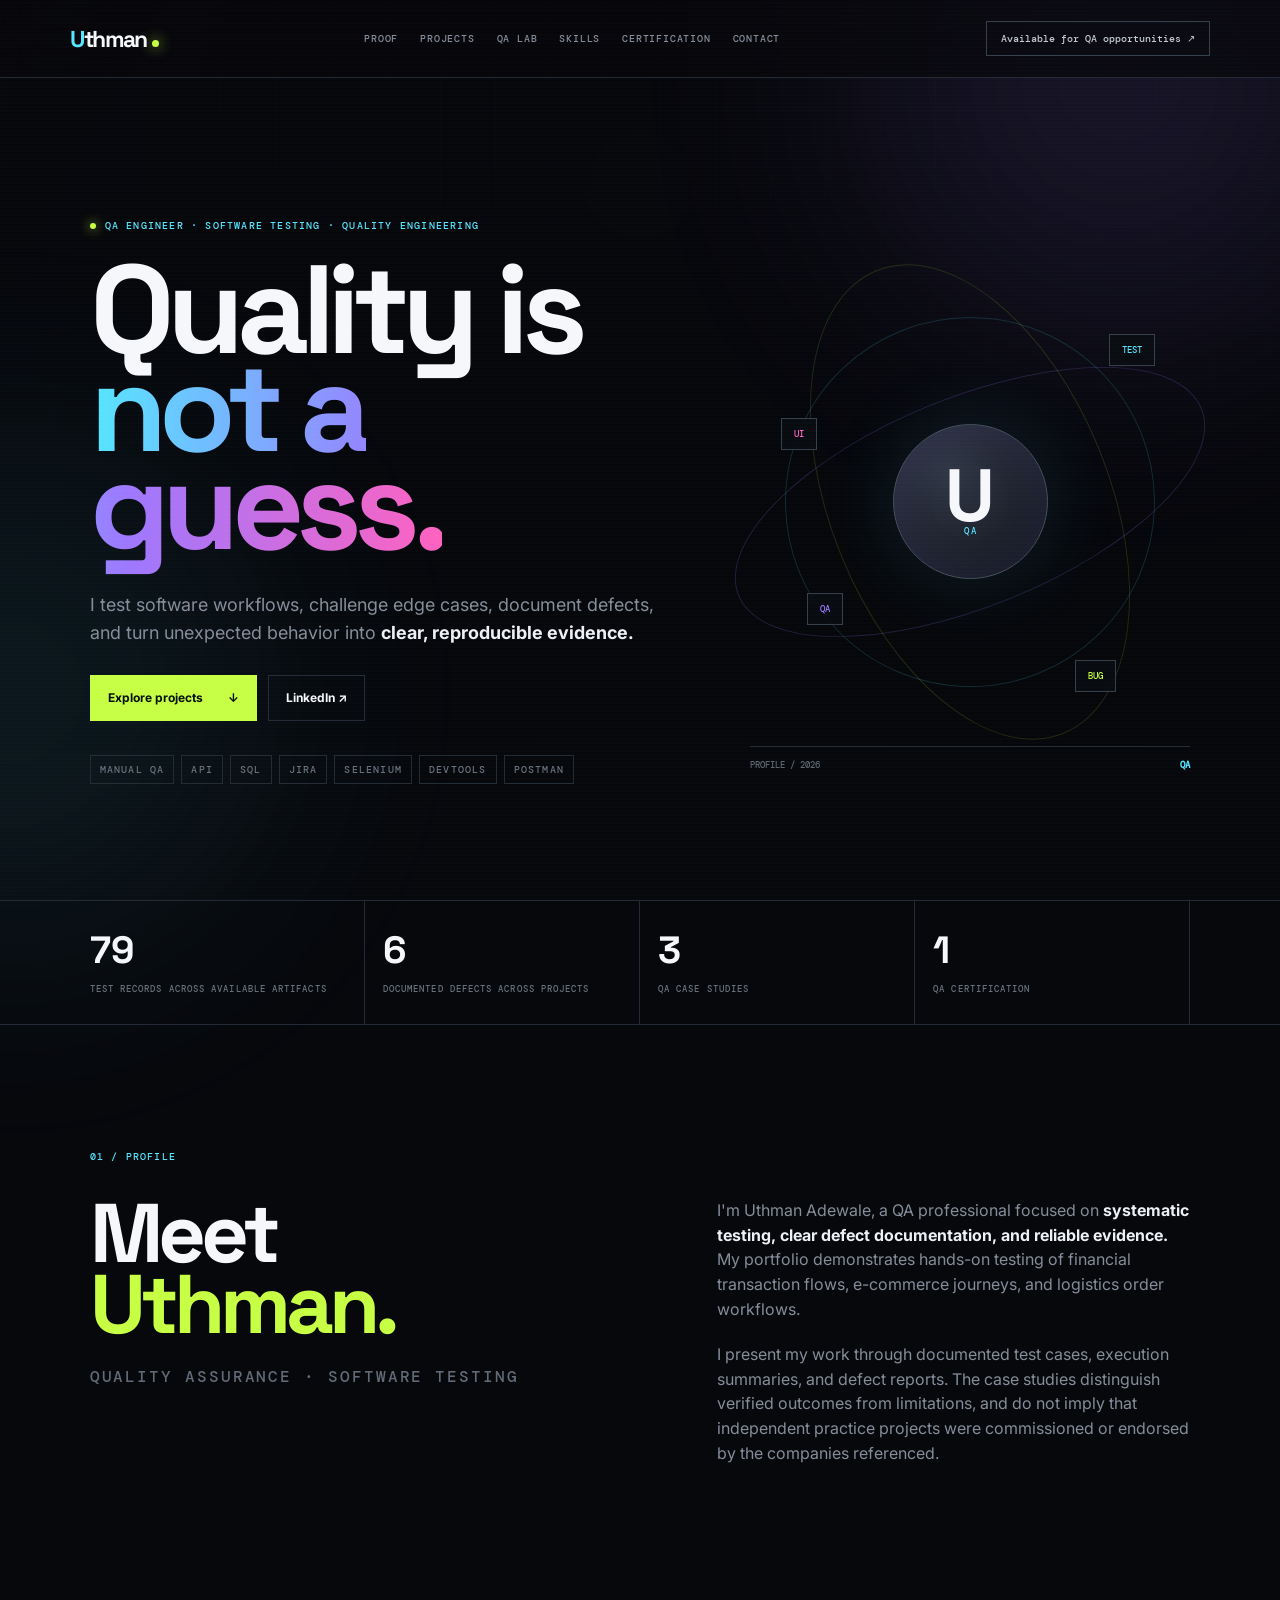
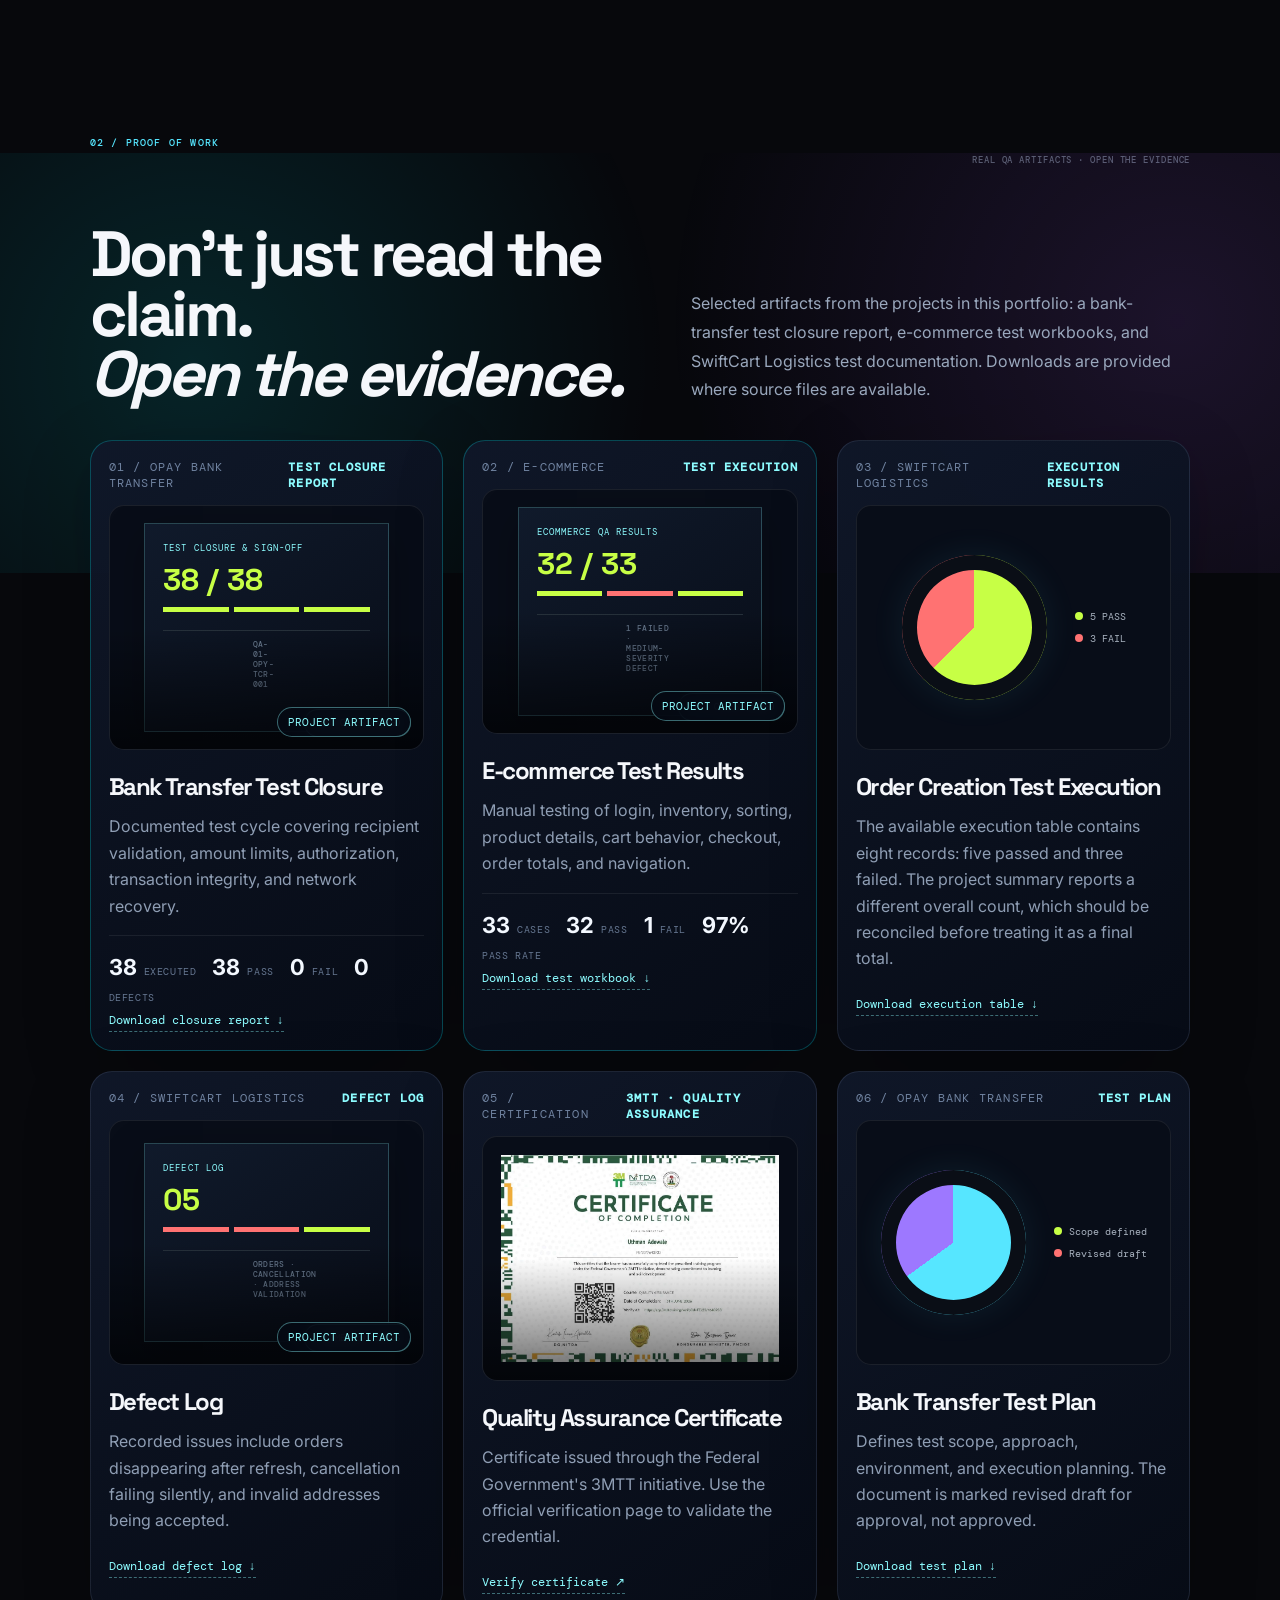
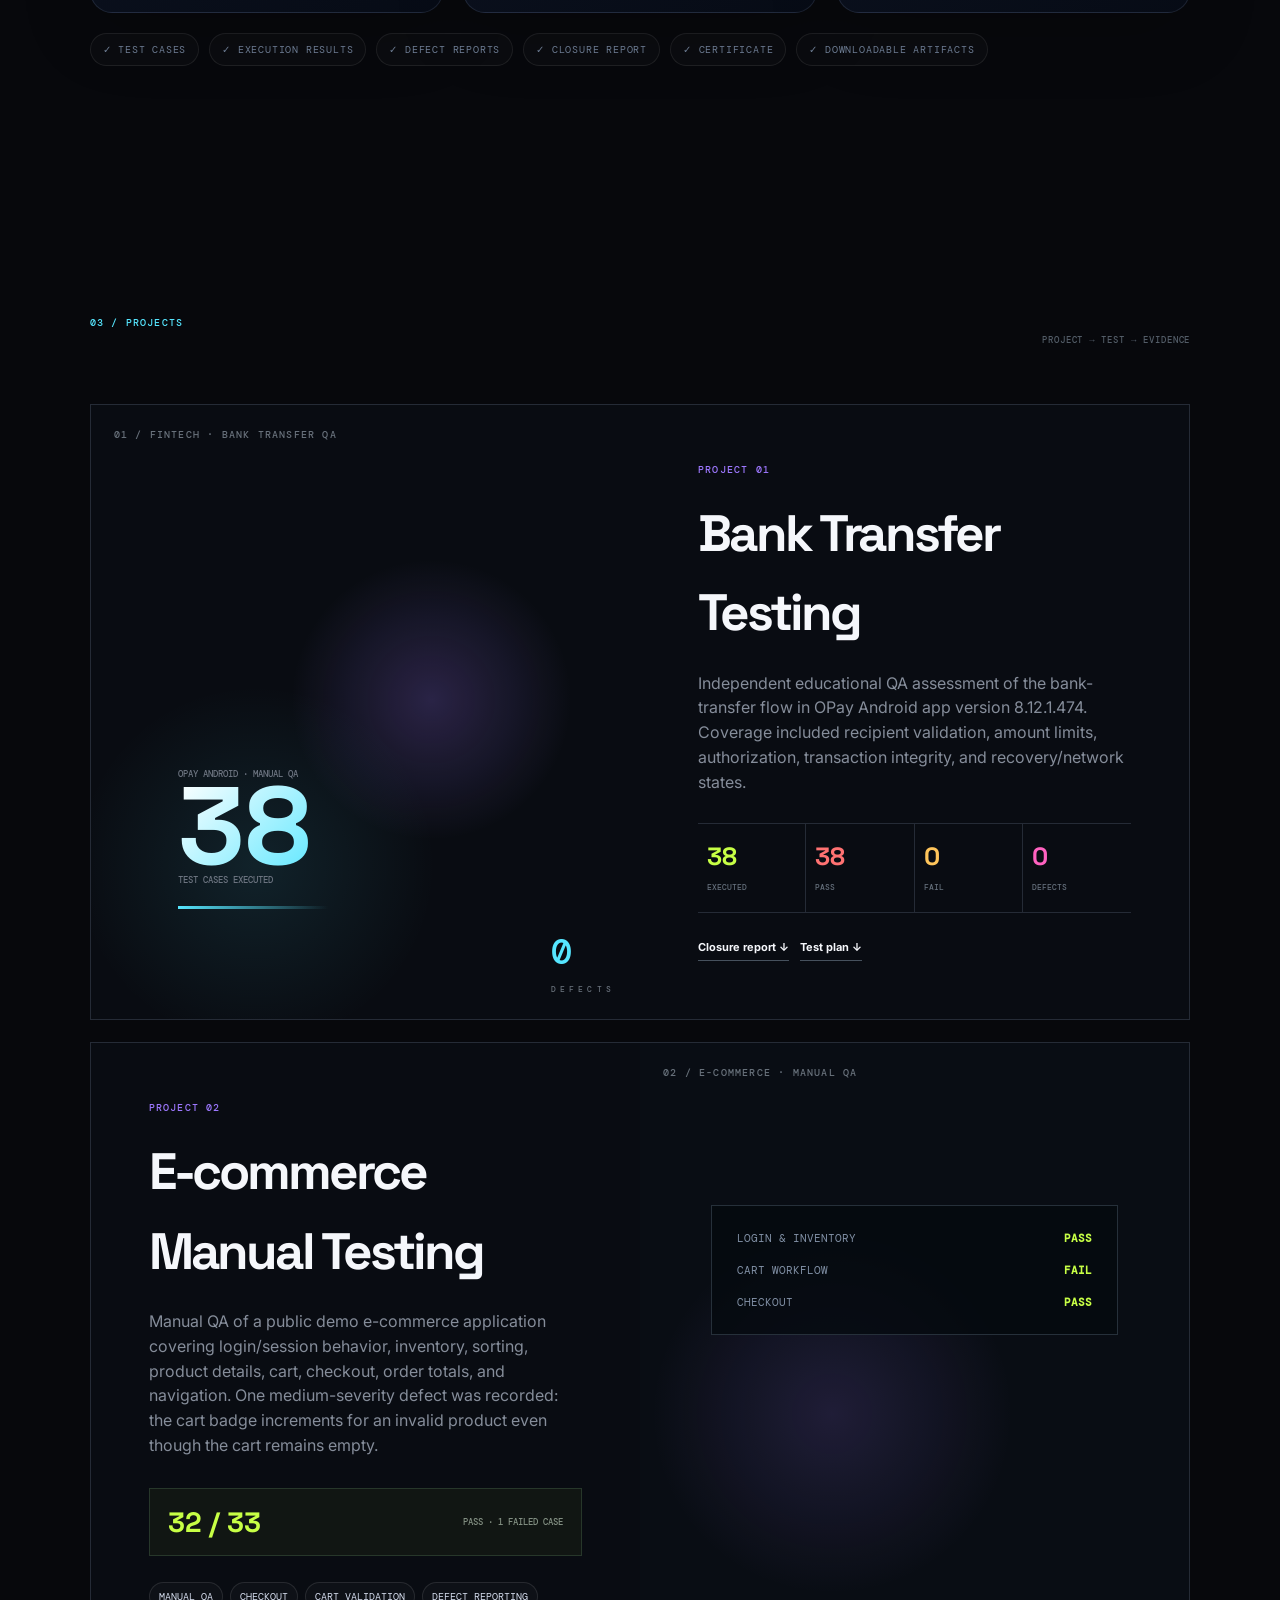
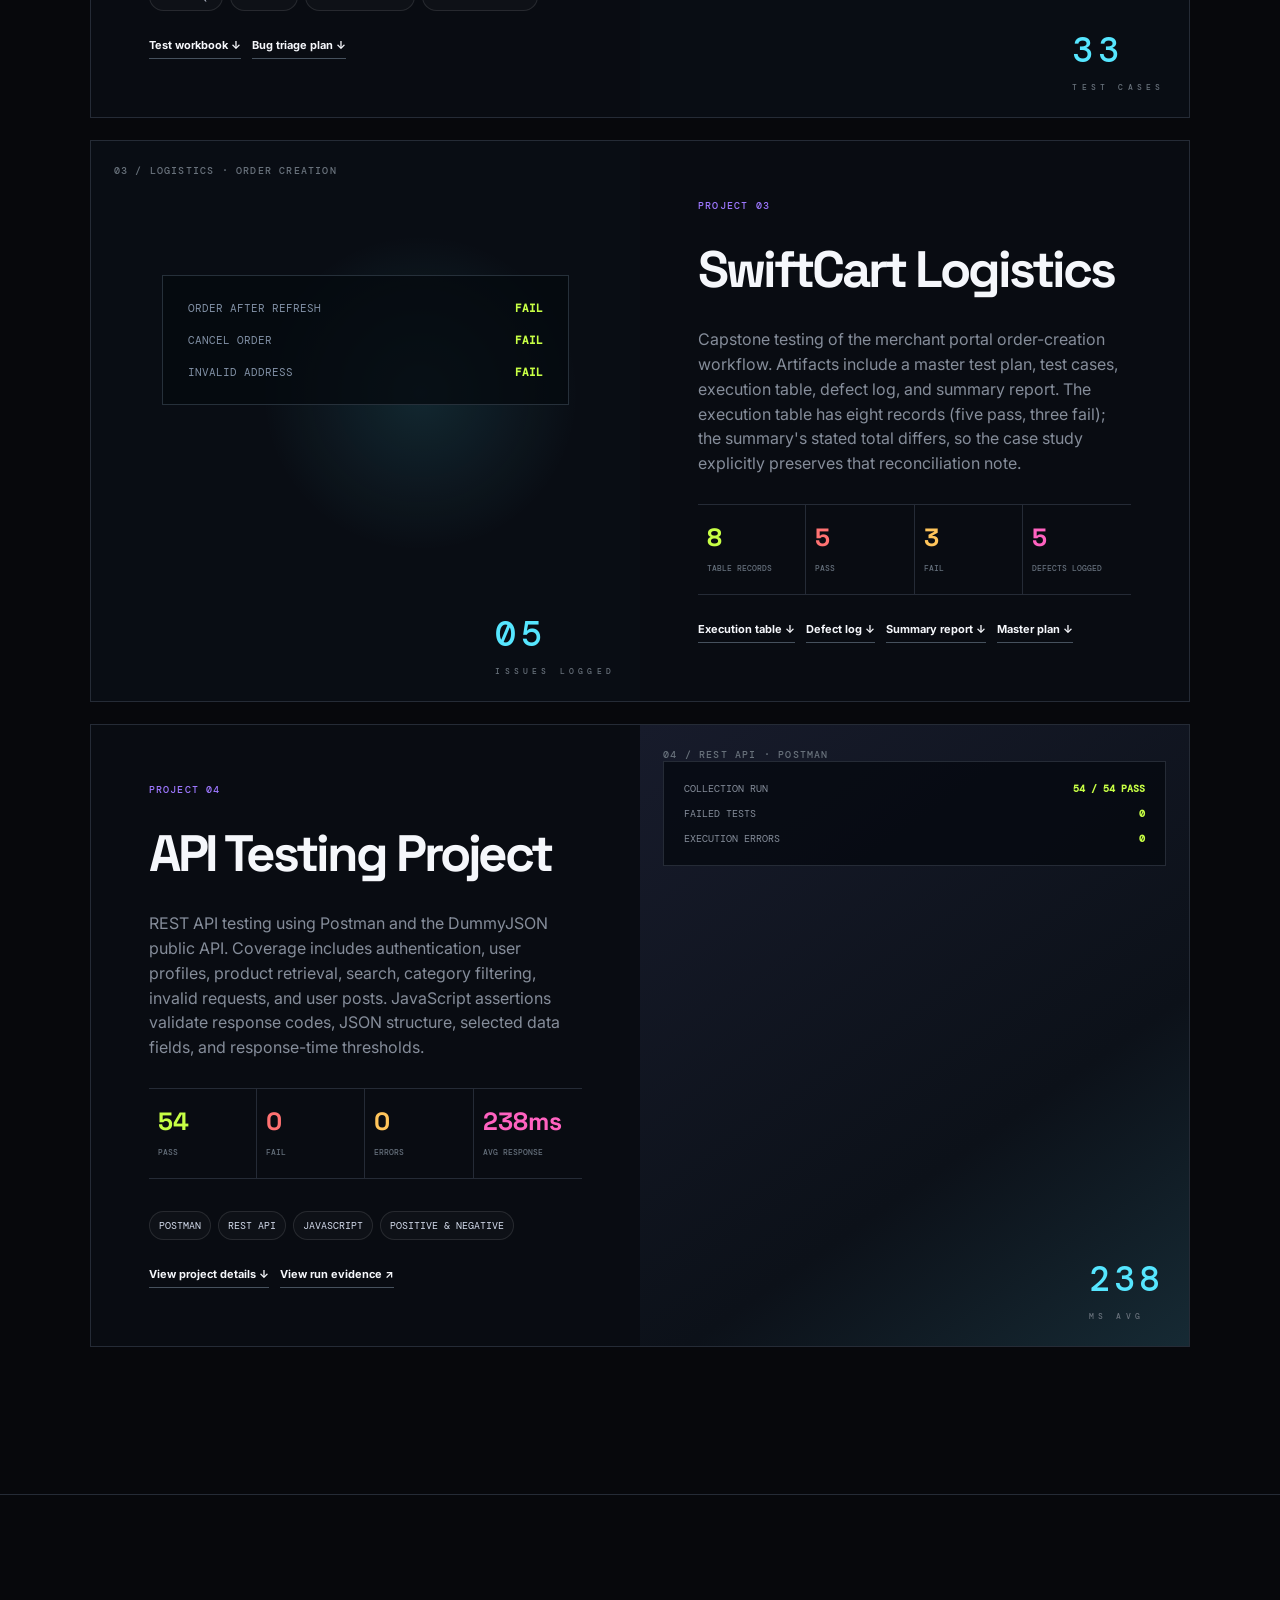
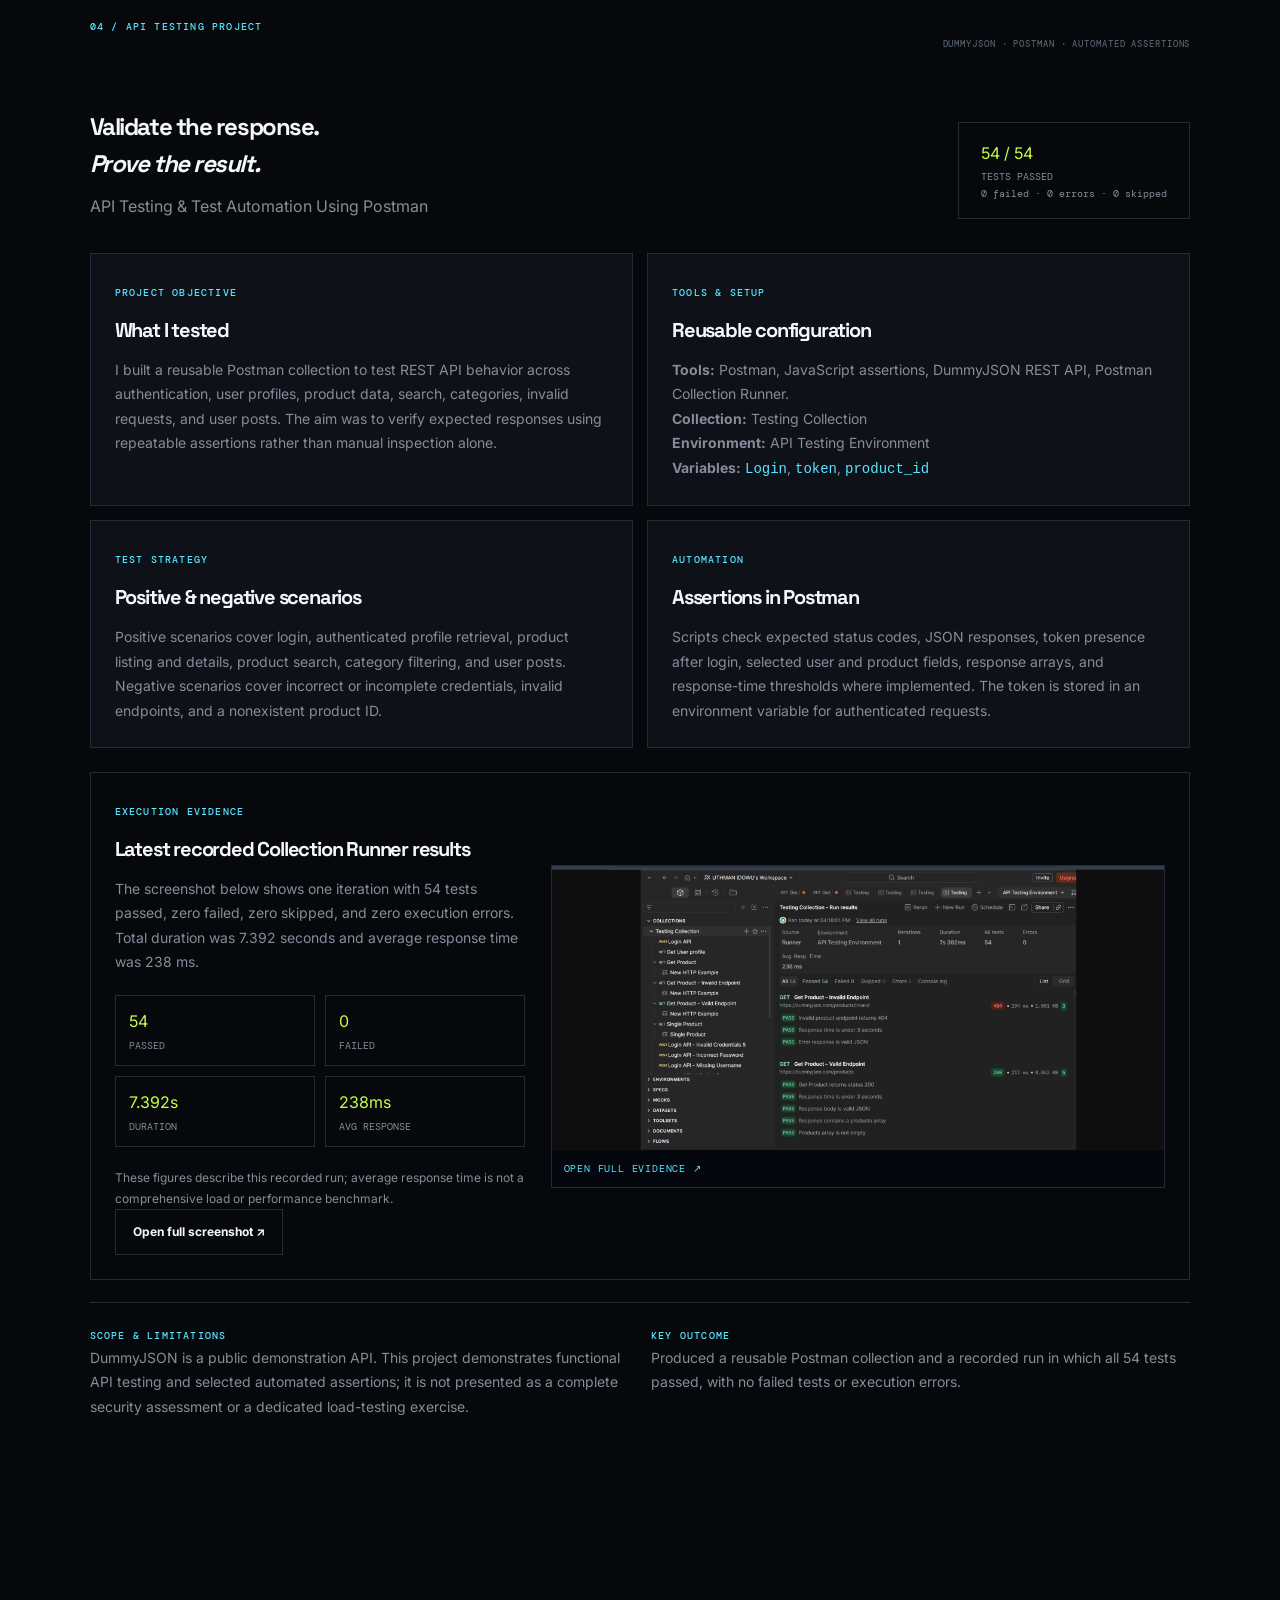
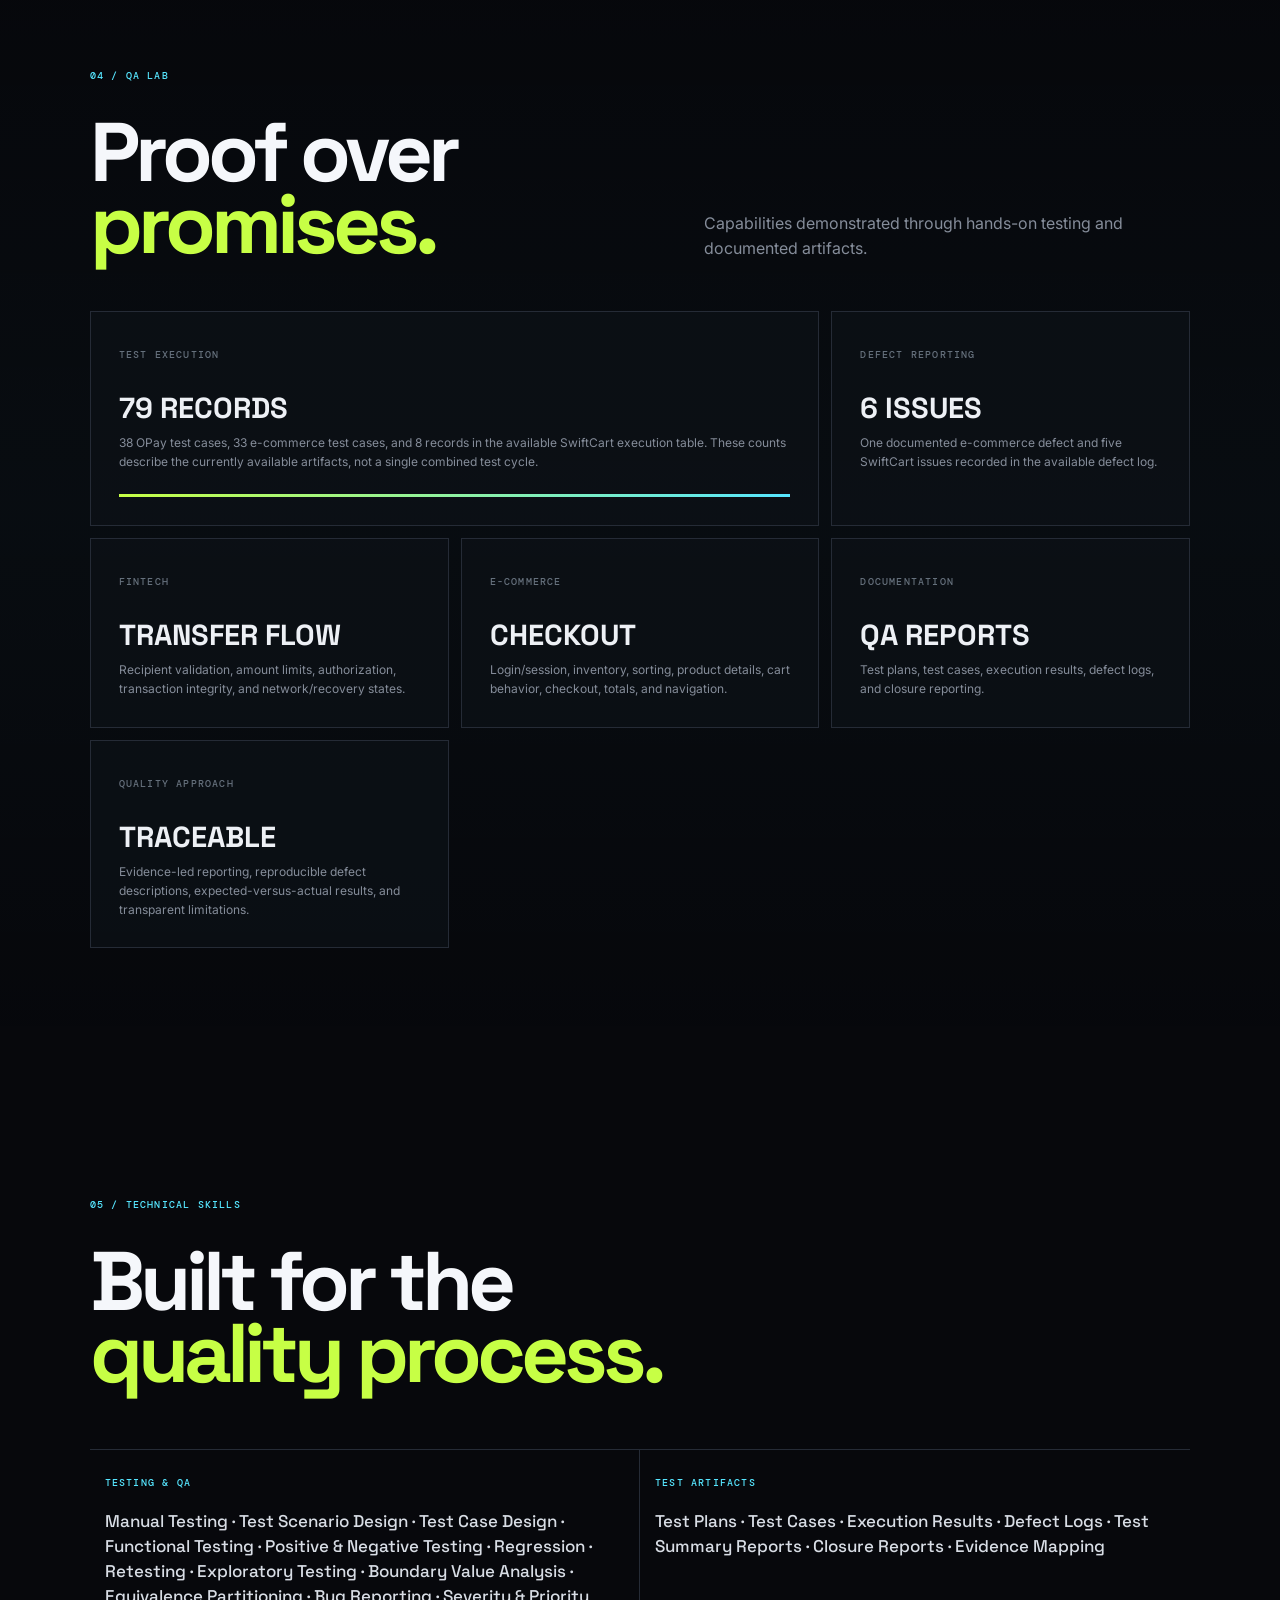
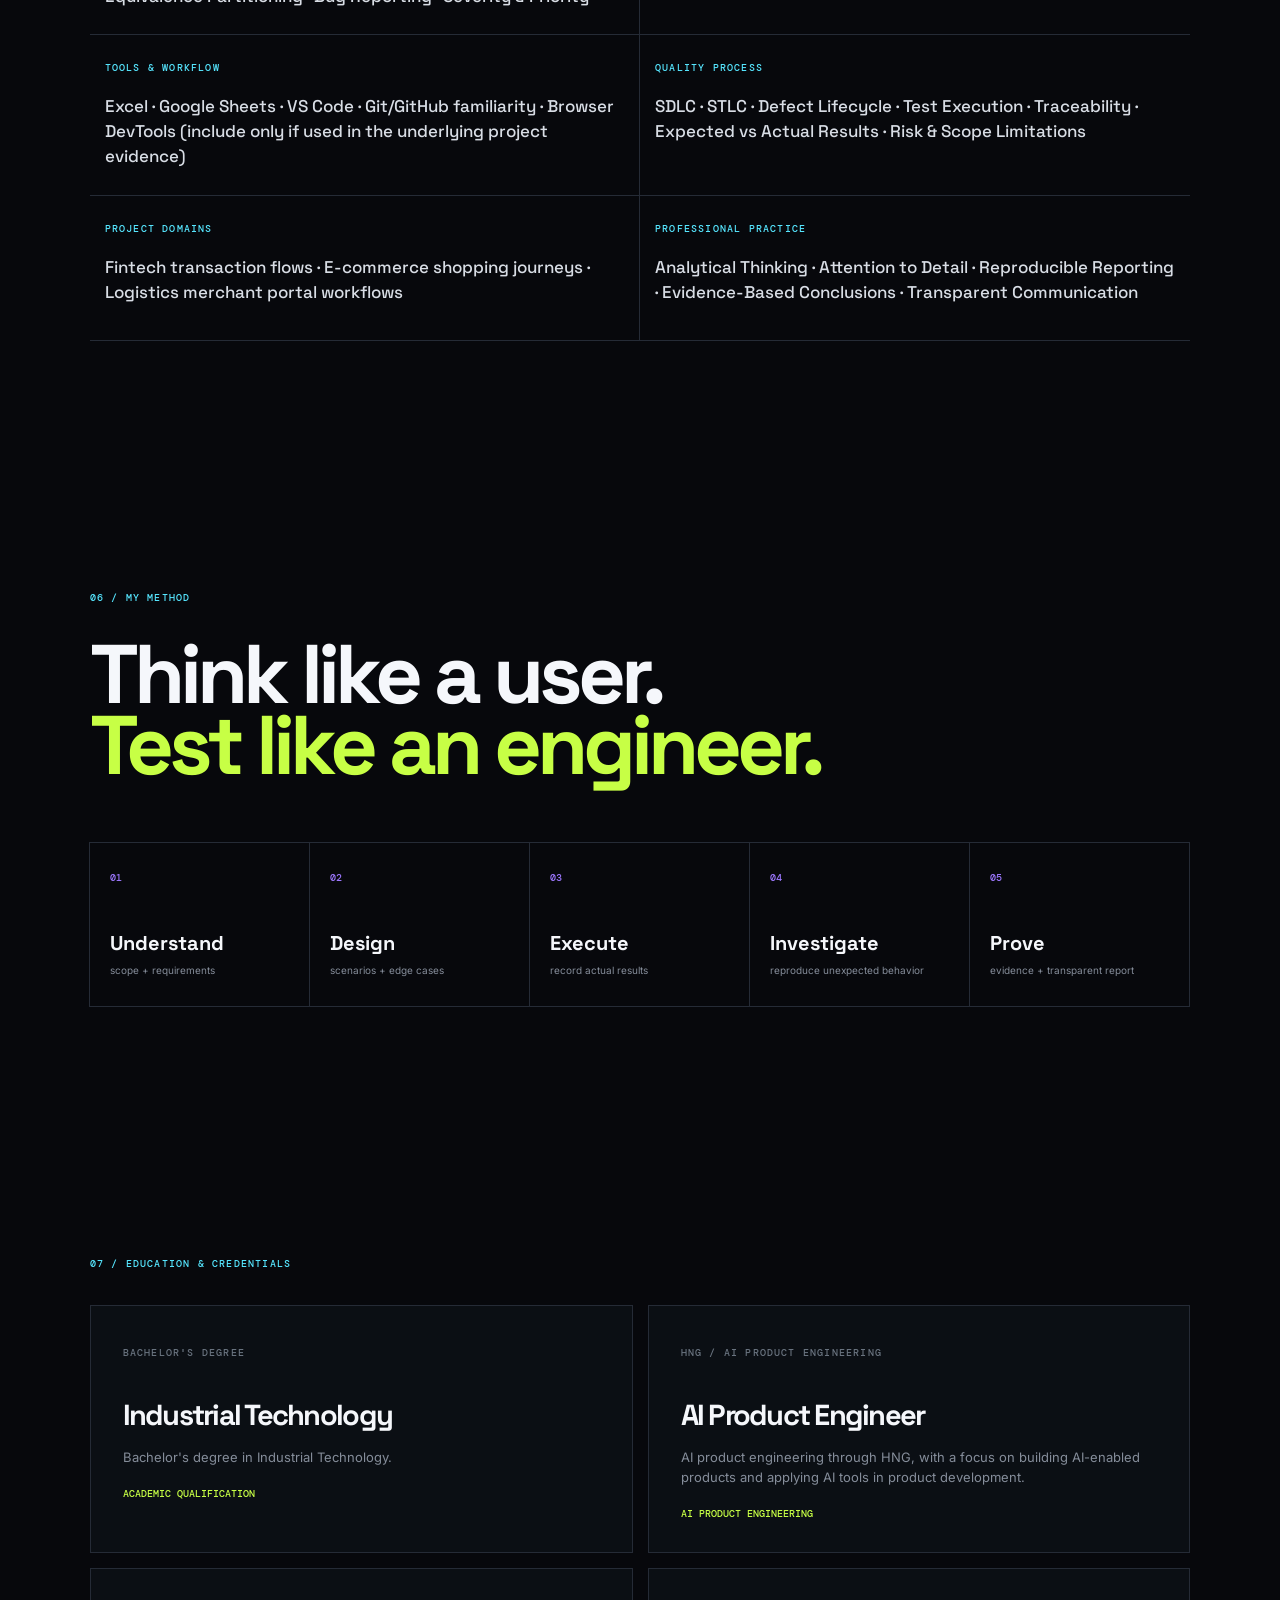
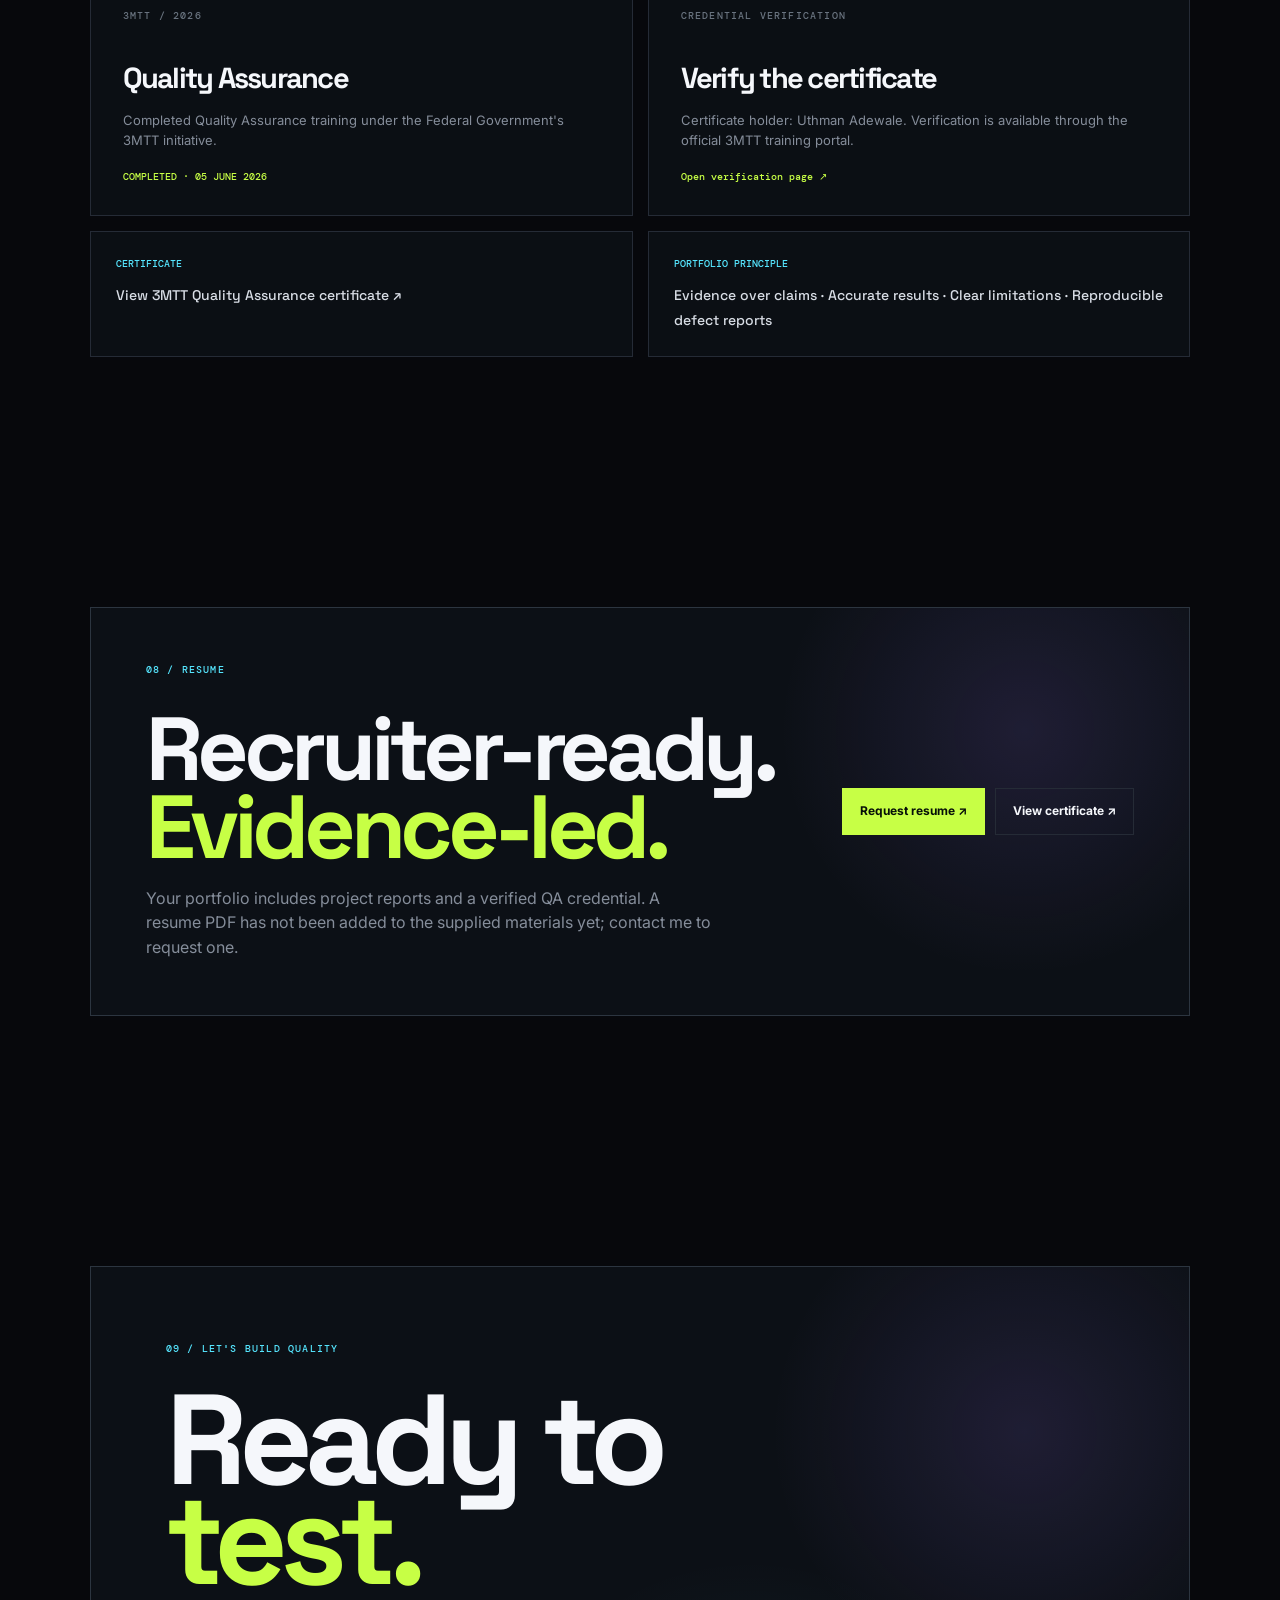
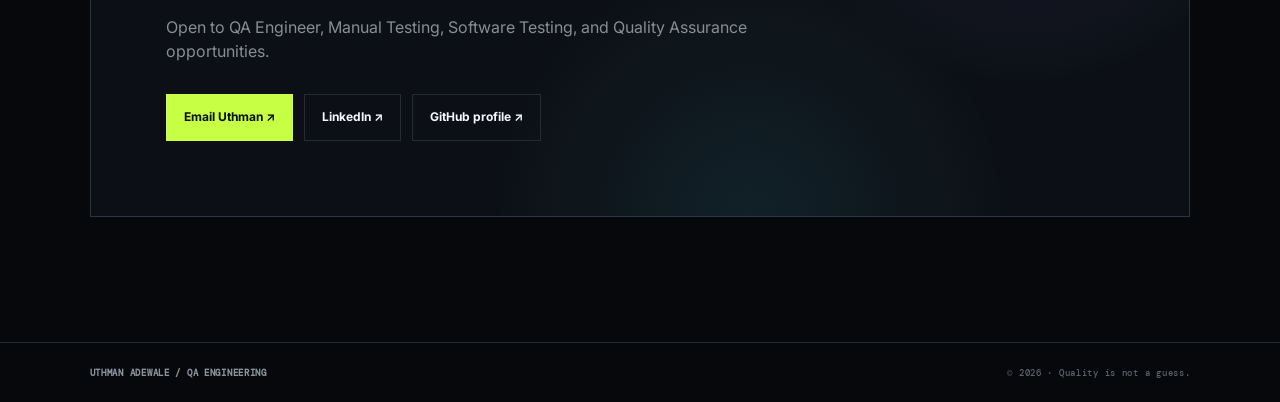
==== index.html @ c0f5126c "Fix e-commerce test workbook download link" ====
<!DOCTYPE html>
<html lang="en">
<head>
  <meta charset="UTF-8">
  <meta name="viewport" content="width=device-width, initial-scale=1">
  <meta name="description" content="Uthman Adewale — QA Engineer portfolio featuring manual software testing, test evidence, defect reports, and quality assurance projects.">
  <meta name="keywords" content="Uthman Adewale, QA Engineer, Quality Assurance, Manual Testing, API Testing, Postman, Software Testing, Test Cases, Defect Reports">
  <meta name="theme-color" content="#07080c">
  <title>Uthman Adewale — QA Engineer | Software Testing Portfolio</title>
  <link rel="preconnect" href="https://fonts.googleapis.com">
  <link rel="preconnect" href="https://fonts.gstatic.com" crossorigin>
  <link href="https://fonts.googleapis.com/css2?family=DM+Mono:wght@400;500&family=Inter:wght@400;500;600;700&family=Space+Grotesk:wght@400;500;600;700&display=swap" rel="stylesheet">
  <link rel="stylesheet" href="style.css">
</head>
<body>
<div class="bg-grid"></div><div class="glow glow-a"></div><div class="glow glow-b"></div><div class="scanline"></div>
<header class="nav">
  <a class="logo" href="#top"><span>U</span>thman<span class="cursor-dot"></span></a>
  <nav>
    <a href="#proof">Proof</a><a href="#work">Projects</a><a href="#lab">QA Lab</a><a href="#stack">Skills</a><a href="#education">Certification</a><a href="#contact">Contact</a>
  </nav>
  <a class="hire" href="mailto:adewaleuthman001@gmail.com">Available for QA opportunities ↗</a>
</header>
<main id="top">
<section class="hero">
  <div class="hero-copy">
    <div class="status"><i></i> QA ENGINEER · SOFTWARE TESTING · QUALITY ENGINEERING</div>
    <h1>Quality is<br><span>not a guess.</span></h1>
    <p class="lead">I test software workflows, challenge edge cases, document defects, and turn unexpected behavior into <b>clear, reproducible evidence.</b></p>
    <div class="hero-buttons">
      <a class="btn primary" href="#work">Explore projects <b>↓</b></a>
      
      <a class="btn secondary" href="https://linkedin.com/in/adewale-uthman-997ba5228/" target="_blank" rel="noopener">LinkedIn ↗</a>
    </div>
    <div class="hero-tags"><span>MANUAL QA</span><span>API</span><span>SQL</span><span>JIRA</span><span>SELENIUM</span><span>DEVTOOLS</span><span>POSTMAN</span></div>
  </div>
  <div class="hero-visual"><div class="orbit o1"></div><div class="orbit o2"></div><div class="orbit o3"></div><div class="core"><strong>U</strong><small>QA</small></div><div class="node n1">TEST</div><div class="node n2">BUG</div><div class="node n3">UI</div><div class="node n4">QA</div><div class="hud"><span>PROFILE / 2026</span><b>QA</b></div></div>
</section>
<section class="numbers">
  <div><strong>79</strong><span>test records across available artifacts</span></div>
  <div><strong>6</strong><span>documented defects across projects</span></div>
  <div><strong>3</strong><span>QA case studies</span></div>
  <div><strong>1</strong><span>QA certification</span></div>
</section>
<section class="section about">
  <div class="kicker">01 / PROFILE</div>
  <div class="about-grid">
    <div><h2>Meet <em>Uthman.</em></h2><p class="mono">QUALITY ASSURANCE · SOFTWARE TESTING</p></div>
    <div>
      <p>I'm Uthman Adewale, a QA professional focused on <b>systematic testing, clear defect documentation, and reliable evidence.</b> My portfolio demonstrates hands-on testing of financial transaction flows, e-commerce journeys, and logistics order workflows.</p>
      <p>I present my work through documented test cases, execution summaries, and defect reports. The case studies distinguish verified outcomes from limitations, and do not imply that independent practice projects were commissioned or endorsed by the companies referenced.</p>
    </div>
  </div>
</section>
<section id="proof" class="section proof">
  <div class="section-head"><div class="kicker">02 / PROOF OF WORK</div><span>REAL QA ARTIFACTS · OPEN THE EVIDENCE</span></div>
  <div class="proof-intro"><div><h2>Don’t just read the claim.<br><em>Open the evidence.</em></h2></div><p>Selected artifacts from the projects in this portfolio: a bank-transfer test closure report, e-commerce test workbooks, and SwiftCart Logistics test documentation. Downloads are provided where source files are available.</p></div>
  <div class="evidence-grid">
    <article class="evidence-card featured">
      <div class="evidence-meta"><span>01 / OPAY BANK TRANSFER</span><b>TEST CLOSURE REPORT</b></div>
      <div class="evidence-shot evidence-preview"><div class="preview-sheet"><small>TEST CLOSURE &amp; SIGN-OFF</small><b>38 / 38</b><span>TEST CASES PASSED</span><div class="preview-bars"><i></i><i></i><i></i></div><footer>QA-01-OPY-TCR-001</footer></div><span>PROJECT ARTIFACT</span></div>
      <h3>Bank Transfer Test Closure</h3><p>Documented test cycle covering recipient validation, amount limits, authorization, transaction integrity, and network recovery.</p>
      <div class="evidence-stats"><b>38</b><span>EXECUTED</span><b>38</b><span>PASS</span><b>0</b><span>FAIL</span><b>0</b><span>DEFECTS</span></div>
      <a class="evidence-link" href="assets/evidence/Transfer_Test_Closure_and_Signoff_Report%20%20Capstone%20Project.pdf" download>Download closure report ↓</a>
    </article>
    <article class="evidence-card featured">
      <div class="evidence-meta"><span>02 / E-COMMERCE</span><b>TEST EXECUTION</b></div>
      <div class="evidence-shot evidence-preview"><div class="preview-sheet"><small>ECOMMERCE QA RESULTS</small><b>32 / 33</b><span>TEST CASES PASSED</span><div class="preview-bars"><i></i><i class="warn"></i><i></i></div><footer>1 FAILED · MEDIUM-SEVERITY DEFECT</footer></div><span>PROJECT ARTIFACT</span></div>
      <h3>E-commerce Test Results</h3><p>Manual testing of login, inventory, sorting, product details, cart behavior, checkout, order totals, and navigation.</p>
      <div class="evidence-stats"><b>33</b><span>CASES</span><b>32</b><span>PASS</span><b>1</b><span>FAIL</span><b>97%</b><span>PASS RATE</span></div>
      <a class="evidence-link" href="assets/evidence/ecommerce%20test%20case.xlsx" download>Download test workbook ↓</a>
    </article>
    <article class="evidence-card">
      <div class="evidence-meta"><span>03 / SWIFTCART LOGISTICS</span><b>EXECUTION RESULTS</b></div>
      <div class="chart-proof"><div class="pie swift-pie"></div><div class="pie-legend"><span><i></i>5 PASS</span><span><i></i>3 FAIL</span></div></div>
      <h3>Order Creation Test Execution</h3><p>The available execution table contains eight records: five passed and three failed. The project summary reports a different overall count, which should be reconciled before treating it as a final total.</p>
      <a class="evidence-link" href="assets/downloads/Phase_3_TEST_EXECUTION_RESULTS_TABLE.xlsx" download>Download execution table ↓</a>
    </article>
    <article class="evidence-card">
      <div class="evidence-meta"><span>04 / SWIFTCART LOGISTICS</span><b>DEFECT LOG</b></div>
      <div class="evidence-shot evidence-preview"><div class="preview-sheet"><small>DEFECT LOG</small><b>05</b><span>DOCUMENTED ISSUES</span><div class="preview-bars"><i class="warn"></i><i class="warn"></i><i></i></div><footer>ORDERS · CANCELLATION · ADDRESS VALIDATION</footer></div><span>PROJECT ARTIFACT</span></div>
      <h3>Defect Log</h3><p>Recorded issues include orders disappearing after refresh, cancellation failing silently, and invalid addresses being accepted.</p>
      <a class="evidence-link" href="assets/downloads/Phase_3_DEFECT_LOG.xlsx" download>Download defect log ↓</a>
    </article>
    <article class="evidence-card">
      <div class="evidence-meta"><span>05 / CERTIFICATION</span><b>3MTT · QUALITY ASSURANCE</b></div>
      <div class="evidence-shot evidence-preview certificate-image-link"><img class="certificate-image" src="assets/evidence/3mtt-quality-assurance-certificate.jpg.jpg" alt="3MTT Certificate of Completion for Uthman Adewale, Quality Assurance, completed 5 June 2026" loading="lazy"></div>
      <h3>Quality Assurance Certificate</h3><p>Certificate issued through the Federal Government's 3MTT initiative. Use the official verification page to validate the credential.</p>
      <a class="evidence-link" href="https://app.3mtt.training/verify?id=FE/23/7640933" target="_blank" rel="noopener">Verify certificate ↗</a>
    </article>
    <article class="evidence-card">
      <div class="evidence-meta"><span>06 / OPAY BANK TRANSFER</span><b>TEST PLAN</b></div>
      <div class="chart-proof"><div class="pie plan-pie"></div><div class="pie-legend"><span><i></i>Scope defined</span><span><i></i>Revised draft</span></div></div>
      <h3>Bank Transfer Test Plan</h3><p>Defines test scope, approach, environment, and execution planning. The document is marked revised draft for approval, not approved.</p>
      <a class="evidence-link" href="assets/downloads/OPay_Bank_Transfer_Test_Plan.pdf" download>Download test plan ↓</a>
    </article>
  </div>
  <div class="evidence-strip"><span>✓ TEST CASES</span><span>✓ EXECUTION RESULTS</span><span>✓ DEFECT REPORTS</span><span>✓ CLOSURE REPORT</span><span>✓ CERTIFICATE</span><span>✓ DOWNLOADABLE ARTIFACTS</span></div>
</section>
<section id="work" class="section work">
  <div class="section-head"><div class="kicker">03 / PROJECTS</div><span>PROJECT → TEST → EVIDENCE</span></div>
  <div class="project-list">
    <article class="project project-feature">
      <div class="project-art weather-art"><div class="art-label">01 / FINTECH · BANK TRANSFER QA</div><div class="weather-ui"><small>OPAY ANDROID · MANUAL QA</small><b>38</b><span>TEST CASES EXECUTED</span><i></i></div><div class="art-corner">0<br><small>DEFECTS</small></div></div>
      <div class="project-info"><div class="project-no">PROJECT 01</div><h3>Bank Transfer Testing</h3><p>Independent educational QA assessment of the bank-transfer flow in OPay Android app version 8.12.1.474. Coverage included recipient validation, amount limits, authorization, transaction integrity, and recovery/network states.</p>
      <div class="result-grid"><div><b>38</b><span>EXECUTED</span></div><div><b>38</b><span>PASS</span></div><div><b>0</b><span>FAIL</span></div><div><b>0</b><span>DEFECTS</span></div></div>
      <div class="links"><a href="assets/downloads/OPay_Bank_Transfer_Test_Closure_Report.pdf" download>Closure report ↓</a><a href="assets/downloads/OPay_Bank_Transfer_Test_Plan.pdf" download>Test plan ↓</a></div></div>
    </article>
    <article class="project reverse">
      <div class="project-art shop-art"><div class="art-label">02 / E-COMMERCE · MANUAL QA</div><div class="shop-console"><span>LOGIN &amp; INVENTORY</span><b>PASS</b><span>CART WORKFLOW</span><b>FAIL</b><span>CHECKOUT</span><b>PASS</b></div><div class="art-corner">33<br><small>TEST CASES</small></div></div>
      <div class="project-info"><div class="project-no">PROJECT 02</div><h3>E-commerce Manual Testing</h3><p>Manual QA of a public demo e-commerce application covering login/session behavior, inventory, sorting, product details, cart, checkout, order totals, and navigation. One medium-severity defect was recorded: the cart badge increments for an invalid product even though the cart remains empty.</p>
      <div class="result-banner"><b>32 / 33</b><span>PASS · 1 FAILED CASE</span></div>
      <div class="mini-tags"><span>MANUAL QA</span><span>CHECKOUT</span><span>CART VALIDATION</span><span>DEFECT REPORTING</span></div>
      <div class="links"><a href="assets/downloads/Ecommerce_Test_Cases_and_Results.xlsx" download>Test workbook ↓</a><a href="assets/downloads/Ecommerce_Bug_Triage_Test_Plan.pdf" download>Bug triage plan ↓</a></div></div>
    </article>
    <article class="project">
      <div class="project-art api-art"><div class="art-label">03 / LOGISTICS · ORDER CREATION</div><div class="api-console"><span>ORDER AFTER REFRESH</span><b>FAIL</b><span>CANCEL ORDER</span><b>FAIL</b><span>INVALID ADDRESS</span><b>FAIL</b></div><div class="art-corner">05<br><small>ISSUES LOGGED</small></div></div>
      <div class="project-info"><div class="project-no">PROJECT 03</div><h3>SwiftCart Logistics</h3><p>Capstone testing of the merchant portal order-creation workflow. Artifacts include a master test plan, test cases, execution table, defect log, and summary report. The execution table has eight records (five pass, three fail); the summary's stated total differs, so the case study explicitly preserves that reconciliation note.</p>
      <div class="result-grid"><div><b>8</b><span>TABLE RECORDS</span></div><div><b>5</b><span>PASS</span></div><div><b>3</b><span>FAIL</span></div><div><b>5</b><span>DEFECTS LOGGED</span></div></div>
      <div class="links"><a href="assets/downloads/Phase_3_TEST_EXECUTION_RESULTS_TABLE.xlsx" download>Execution table ↓</a><a href="assets/downloads/Phase_3_DEFECT_LOG.xlsx" download>Defect log ↓</a><a href="assets/downloads/PHASE_3_TEST_SUMMARY_REPORT.xlsx" download>Summary report ↓</a><a href="assets/downloads/PHASE_1_SWIFTCART_LOGISTICS_Master_Plan.pdf" download>Master plan ↓</a></div></div>
    </article>
    <article class="project reverse">
      <div class="project-art postman-art"><div class="art-label">04 / REST API · POSTMAN</div><div class="postman-console"><span>COLLECTION RUN</span><b>54 / 54 PASS</b><span>FAILED TESTS</span><b>0</b><span>EXECUTION ERRORS</span><b>0</b></div><div class="art-corner">238<br><small>MS AVG</small></div></div>
      <div class="project-info"><div class="project-no">PROJECT 04</div><h3>API Testing Project</h3><p>REST API testing using Postman and the DummyJSON public API. Coverage includes authentication, user profiles, product retrieval, search, category filtering, invalid requests, and user posts. JavaScript assertions validate response codes, JSON structure, selected data fields, and response-time thresholds.</p>
      <div class="result-grid"><div><b>54</b><span>PASS</span></div><div><b>0</b><span>FAIL</span></div><div><b>0</b><span>ERRORS</span></div><div><b>238ms</b><span>AVG RESPONSE</span></div></div>
      <div class="mini-tags"><span>POSTMAN</span><span>REST API</span><span>JAVASCRIPT</span><span>POSITIVE &amp; NEGATIVE</span></div>
      <div class="links"><a href="#api-case-study">View project details ↓</a><a href="assets/evidence/postman-collection-run-results.png" target="_blank" rel="noopener">View run evidence ↗</a></div></div>
    </article>
  </div>
</section>
<section id="api-case-study" class="section api-case-study">
  <div class="section-head"><div class="kicker">04 / API TESTING PROJECT</div><span>DUMMYJSON · POSTMAN · AUTOMATED ASSERTIONS</span></div>
  <div class="api-case-heading"><div><h2>Validate the response.<br><em>Prove the result.</em></h2><p>API Testing &amp; Test Automation Using Postman</p></div><div class="api-result-pill"><strong>54 / 54</strong><span>TESTS PASSED</span><small>0 failed · 0 errors · 0 skipped</small></div></div>
  <div class="api-case-grid">
    <article class="api-case-card"><span class="kicker">PROJECT OBJECTIVE</span><h3>What I tested</h3><p>I built a reusable Postman collection to test REST API behavior across authentication, user profiles, product data, search, categories, invalid requests, and user posts. The aim was to verify expected responses using repeatable assertions rather than manual inspection alone.</p></article>
    <article class="api-case-card"><span class="kicker">TOOLS &amp; SETUP</span><h3>Reusable configuration</h3><p><b>Tools:</b> Postman, JavaScript assertions, DummyJSON REST API, Postman Collection Runner.</p><p><b>Collection:</b> Testing Collection<br><b>Environment:</b> API Testing Environment<br><b>Variables:</b> <code>Login</code>, <code>token</code>, <code>product_id</code></p></article>
    <article class="api-case-card"><span class="kicker">TEST STRATEGY</span><h3>Positive &amp; negative scenarios</h3><p>Positive scenarios cover login, authenticated profile retrieval, product listing and details, product search, category filtering, and user posts. Negative scenarios cover incorrect or incomplete credentials, invalid endpoints, and a nonexistent product ID.</p></article>
    <article class="api-case-card"><span class="kicker">AUTOMATION</span><h3>Assertions in Postman</h3><p>Scripts check expected status codes, JSON responses, token presence after login, selected user and product fields, response arrays, and response-time thresholds where implemented. The token is stored in an environment variable for authenticated requests.</p></article>
  </div>
  <div class="api-evidence-panel"><div class="api-evidence-copy"><span class="kicker">EXECUTION EVIDENCE</span><h3>Latest recorded Collection Runner results</h3><p>The screenshot below shows one iteration with 54 tests passed, zero failed, zero skipped, and zero execution errors. Total duration was 7.392 seconds and average response time was 238 ms.</p><div class="api-metrics"><div><strong>54</strong><span>PASSED</span></div><div><strong>0</strong><span>FAILED</span></div><div><strong>7.392s</strong><span>DURATION</span></div><div><strong>238ms</strong><span>AVG RESPONSE</span></div></div><p class="api-caveat">These figures describe this recorded run; average response time is not a comprehensive load or performance benchmark.</p><a class="btn secondary" href="assets/evidence/postman-collection-run-results.png" target="_blank" rel="noopener">Open full screenshot ↗</a></div><a class="api-evidence-image" href="assets/evidence/postman-collection-run-results.png" target="_blank" rel="noopener"><img src="assets/evidence/postman-collection-run-results.png" alt="Postman Collection Runner showing 54 tests passed, zero failures, zero errors, 7.392 second duration and 238 millisecond average response time" loading="lazy"><span>OPEN FULL EVIDENCE ↗</span></a></div>
  <div class="api-case-footer"><div><span class="kicker">SCOPE &amp; LIMITATIONS</span><p>DummyJSON is a public demonstration API. This project demonstrates functional API testing and selected automated assertions; it is not presented as a complete security assessment or a dedicated load-testing exercise.</p></div><div><span class="kicker">KEY OUTCOME</span><p>Produced a reusable Postman collection and a recorded run in which all 54 tests passed, with no failed tests or execution errors.</p></div></div>
</section>
<section id="lab" class="section lab">
  <div class="kicker">04 / QA LAB</div><div class="lab-head"><h2>Proof over<br><em>promises.</em></h2><p>Capabilities demonstrated through hands-on testing and documented artifacts.</p></div>
  <div class="lab-grid">
    <div class="lab-card large"><span>TEST EXECUTION</span><strong>79 RECORDS</strong><p>38 OPay test cases, 33 e-commerce test cases, and 8 records in the available SwiftCart execution table. These counts describe the currently available artifacts, not a single combined test cycle.</p><div class="bar"><i style="width:100%"></i></div></div>
    <div class="lab-card"><span>DEFECT REPORTING</span><strong>6 ISSUES</strong><p>One documented e-commerce defect and five SwiftCart issues recorded in the available defect log.</p></div>
    <div class="lab-card"><span>FINTECH</span><strong>TRANSFER FLOW</strong><p>Recipient validation, amount limits, authorization, transaction integrity, and network/recovery states.</p></div>
    <div class="lab-card"><span>E-COMMERCE</span><strong>CHECKOUT</strong><p>Login/session, inventory, sorting, product details, cart behavior, checkout, totals, and navigation.</p></div>
    <div class="lab-card"><span>DOCUMENTATION</span><strong>QA REPORTS</strong><p>Test plans, test cases, execution results, defect logs, and closure reporting.</p></div>
    <div class="lab-card"><span>QUALITY APPROACH</span><strong>TRACEABLE</strong><p>Evidence-led reporting, reproducible defect descriptions, expected-versus-actual results, and transparent limitations.</p></div>
  </div>
</section>
<section id="stack" class="section stack">
  <div class="kicker">05 / TECHNICAL SKILLS</div><h2>Built for the<br><em>quality process.</em></h2>
  <div class="stack-grid">
    <div><span>TESTING &amp; QA</span><b>Manual Testing · Test Scenario Design · Test Case Design · Functional Testing · Positive &amp; Negative Testing · Regression · Retesting · Exploratory Testing · Boundary Value Analysis · Equivalence Partitioning · Bug Reporting · Severity &amp; Priority</b></div>
    <div><span>TEST ARTIFACTS</span><b>Test Plans · Test Cases · Execution Results · Defect Logs · Test Summary Reports · Closure Reports · Evidence Mapping</b></div>
    <div><span>TOOLS &amp; WORKFLOW</span><b>Excel · Google Sheets · VS Code · Git/GitHub familiarity · Browser DevTools (include only if used in the underlying project evidence)</b></div>
    <div><span>QUALITY PROCESS</span><b>SDLC · STLC · Defect Lifecycle · Test Execution · Traceability · Expected vs Actual Results · Risk &amp; Scope Limitations</b></div>
    <div><span>PROJECT DOMAINS</span><b>Fintech transaction flows · E-commerce shopping journeys · Logistics merchant portal workflows</b></div>
    <div><span>PROFESSIONAL PRACTICE</span><b>Analytical Thinking · Attention to Detail · Reproducible Reporting · Evidence-Based Conclusions · Transparent Communication</b></div>
  </div>
</section>
<section class="section process">
  <div class="kicker">06 / MY METHOD</div><h2>Think like a user.<br><em>Test like an engineer.</em></h2>
  <div class="steps"><div><i>01</i><b>Understand</b><span>scope + requirements</span></div><div><i>02</i><b>Design</b><span>scenarios + edge cases</span></div><div><i>03</i><b>Execute</b><span>record actual results</span></div><div><i>04</i><b>Investigate</b><span>reproduce unexpected behavior</span></div><div><i>05</i><b>Prove</b><span>evidence + transparent report</span></div></div>
</section>
<section id="education" class="section education">
  <div class="kicker">07 / EDUCATION &amp; CREDENTIALS</div>
  <div class="edu-grid">
    <div><span>BACHELOR'S DEGREE</span><h3>Industrial Technology</h3><p>Bachelor's degree in Industrial Technology.</p><b>ACADEMIC QUALIFICATION</b></div>
    <div><span>HNG / AI PRODUCT ENGINEERING</span><h3>AI Product Engineer</h3><p>AI product engineering through HNG, with a focus on building AI-enabled products and applying AI tools in product development.</p><b>AI PRODUCT ENGINEERING</b></div>
    <div><span>3MTT / 2026</span><h3>Quality Assurance</h3><p>Completed Quality Assurance training under the Federal Government's 3MTT initiative.</p><b>COMPLETED · 05 JUNE 2026</b></div>
    <div><span>CREDENTIAL VERIFICATION</span><h3>Verify the certificate</h3><p>Certificate holder: Uthman Adewale. Verification is available through the official 3MTT training portal.</p><b><a href="https://app.3mtt.training/verify?id=FE/23/7640933" target="_blank" rel="noopener">Open verification page ↗</a></b></div>
  </div>
  <div class="credentials"><div><span>CERTIFICATE</span><b><a href="assets/evidence/3mtt-quality-assurance-certificate.jpg.jpg" target="_blank" rel="noopener">View 3MTT Quality Assurance certificate ↗</a></b></div><div><span>PORTFOLIO PRINCIPLE</span><b>Evidence over claims · Accurate results · Clear limitations · Reproducible defect reports</b></div></div>
</section>
<section id="resume" class="section resume">
  <div class="resume-card"><div><div class="kicker">08 / RESUME</div><h2>Recruiter-ready.<br><em>Evidence-led.</em></h2><p>Your portfolio includes project reports and a verified QA credential. A resume PDF has not been added to the supplied materials yet; contact me to request one.</p></div><div class="resume-actions"><a class="btn primary" href="mailto:adewaleuthman001@gmail.com?subject=QA%20Engineer%20Resume">Request resume ↗</a><a class="btn secondary" href="assets/downloads/Uthman_Adewale_3MTT_Quality_Assurance_Certificate.pdf" target="_blank" rel="noopener">View certificate ↗</a></div></div>
</section>
<section id="contact" class="section contact">
  <div class="contact-card"><div class="kicker">09 / LET'S BUILD QUALITY</div><h2>Ready to<br><em>test.</em></h2><p>Open to QA Engineer, Manual Testing, Software Testing, and Quality Assurance opportunities.</p><div class="contact-links"><a class="btn primary" href="mailto:adewaleuthman001@gmail.com">Email Uthman ↗</a><a class="btn secondary" href="https://linkedin.com/in/adewale-uthman-997ba5228/" target="_blank" rel="noopener">LinkedIn ↗</a><a class="btn secondary" href="https://github.com/denobletch" target="_blank" rel="noopener">GitHub profile ↗</a></div></div>
</section>
</main>
<footer><b>UTHMAN ADEWALE / QA ENGINEERING</b><span>© 2026 · Quality is not a guess.</span></footer>
<div class="image-modal" id="imageModal" aria-hidden="true"><button class="modal-close" type="button" aria-label="Close preview">×</button><img id="modalImage" src="" alt="Expanded QA evidence preview"></div>
<script src="script.js"></script>
</body>
</html>
---- style.css ----
* {
  box-sizing: border-box;
  margin: 0;
  padding: 0;
}

html {
  scroll-behavior: smooth;
}

body {
  background: #07080c;
  color: #f5f7fb;
  font-family: Inter, Arial, sans-serif;
  line-height: 1.55;
  overflow-x: hidden;
}

:root {
  --bg: #07080c;
  --panel: #0e1118;
  --line: #252b36;
  --muted: #858d9a;
  --cyan: #56e6ff;
  --violet: #9d78ff;
  --lime: #c7ff45;
  --pink: #ff62c0;
  --mono: "DM Mono", monospace;
}

a {
  color: inherit;
  text-decoration: none;
}

/* =========================
   BACKGROUND
========================= */

.bg-grid {
  position: fixed;
  inset: 0;
  pointer-events: none;
  opacity: 0.2;
  background-image:
    linear-gradient(
      rgba(86, 230, 255, 0.06) 1px,
      transparent 1px
    ),
    linear-gradient(
      90deg,
      rgba(86, 230, 255, 0.06) 1px,
      transparent 1px
    );
  background-size: 55px 55px;
  mask-image: linear-gradient(to bottom, black, transparent 85%);
  z-index: -3;
}

.bg-grid::after {
  content: "";
  position: absolute;
  inset: 0;
  background: radial-gradient(
    circle at 50% 20%,
    transparent 0,
    rgba(7, 8, 12, 0.15) 35%,
    #07080c 85%
  );
}

.glow {
  position: fixed;
  width: 520px;
  height: 520px;
  border-radius: 50%;
  filter: blur(130px);
  opacity: 0.12;
  pointer-events: none;
  z-index: -2;
}

.glow-a {
  background: var(--violet);
  top: -180px;
  right: -100px;
}

.glow-b {
  background: var(--cyan);
  left: -250px;
  top: 48%;
  opacity: 0.08;
}

.scanline {
  position: fixed;
  inset: 0;
  pointer-events: none;
  z-index: 30;
  background: linear-gradient(
    transparent 50%,
    rgba(255, 255, 255, 0.012) 50%
  );
  background-size: 100% 4px;
}

/* =========================
   NAVIGATION
========================= */

.nav {
  height: 78px;
  display: flex;
  align-items: center;
  justify-content: space-between;
  padding: 0 5.5vw;
  border-bottom: 1px solid var(--line);
  position: sticky;
  top: 0;
  z-index: 20;
  background: rgba(7, 8, 12, 0.72);
  backdrop-filter: blur(20px);
}

.logo {
  font: 700 23px "Space Grotesk";
  letter-spacing: -0.07em;
}

.logo span:first-child {
  color: var(--cyan);
}

.cursor-dot {
  display: inline-block;
  width: 7px;
  height: 7px;
  background: var(--lime);
  border-radius: 50%;
  margin-left: 5px;
  box-shadow: 0 0 14px var(--lime);
}

nav {
  display: flex;
  gap: 22px;
}

nav a {
  font: 500 10px var(--mono);
  color: var(--muted);
  text-transform: uppercase;
  letter-spacing: 0.08em;
}

nav a:hover {
  color: var(--cyan);
}

.hire {
  font: 500 10px var(--mono);
  border: 1px solid #34404b;
  padding: 10px 14px;
  color: #c5cad2;
}

.hire:hover {
  border-color: var(--cyan);
  color: var(--cyan);
}

/* =========================
   HERO
========================= */

.hero {
  max-width: 1500px;
  margin: auto;
  min-height: calc(100vh - 78px);
  padding: 9vw 7vw 7vw;
  display: grid;
  grid-template-columns: 1.15fr 0.85fr;
  align-items: center;
  gap: 5vw;
}

.status,
.kicker,
.hero-tags,
.mono,
.art-label,
.art-corner,
.project-no,
.lab-card span,
.stack span,
.edu-grid span,
.numbers span {
  font: 500 10px var(--mono);
  letter-spacing: 0.12em;
  text-transform: uppercase;
}

.status {
  color: var(--cyan);
  margin-bottom: 30px;
  display: flex;
  align-items: center;
  gap: 9px;
}

.status i {
  width: 6px;
  height: 6px;
  border-radius: 50%;
  background: var(--lime);
  box-shadow: 0 0 12px var(--lime);
}

h1,
h2,
h3 {
  font-family: "Space Grotesk";
  letter-spacing: -0.06em;
}

h1 {
  font-size: clamp(75px, 9.8vw, 145px);
  line-height: 0.78;
}

.hero h1 span {
  background: linear-gradient(
    90deg,
    var(--cyan),
    var(--violet),
    var(--pink)
  );
  -webkit-background-clip: text;
  color: transparent;
}

.lead {
  font-size: 18px;
  color: var(--muted);
  max-width: 670px;
  margin: 35px 0 28px;
}

.lead b {
  color: #edf0f5;
}

.hero-buttons,
.contact-links,
.links {
  display: flex;
  gap: 11px;
  flex-wrap: wrap;
}

.btn {
  display: inline-flex;
  gap: 25px;
  align-items: center;
  padding: 13px 17px;
  border: 1px solid var(--line);
  font-size: 12px;
  font-weight: 700;
  transition: 0.25s;
}

.btn.primary {
  background: var(--lime);
  color: #071008;
  border-color: var(--lime);
}

.btn.secondary:hover {
  border-color: var(--cyan);
  color: var(--cyan);
  transform: translateY(-2px);
}

.btn.primary:hover {
  box-shadow: 0 0 35px rgba(199, 255, 69, 0.18);
  transform: translateY(-2px);
}

.hero-tags {
  display: flex;
  gap: 7px;
  flex-wrap: wrap;
  margin-top: 34px;
  color: #68717d;
}

.hero-tags span {
  border: 1px solid #222a33;
  padding: 7px 9px;
}

/* =========================
   HERO VISUAL
========================= */

.hero-visual {
  height: 560px;
  position: relative;
  display: grid;
  place-items: center;
}

.orbit {
  position: absolute;
  border: 1px solid rgba(86, 230, 255, 0.16);
  border-radius: 50%;
  transform: rotate(-22deg);
}

.o1 {
  width: 370px;
  height: 370px;
}

.o2 {
  width: 500px;
  height: 210px;
  border-color: rgba(157, 120, 255, 0.2);
  animation: spin 16s linear infinite;
}

.o3 {
  width: 280px;
  height: 500px;
  border-color: rgba(199, 255, 69, 0.14);
  animation: spin 22s linear reverse infinite;
}

@keyframes spin {
  to {
    transform: rotate(338deg);
  }
}

.core {
  width: 155px;
  height: 155px;
  border-radius: 50%;
  display: flex;
  flex-direction: column;
  justify-content: center;
  align-items: center;
  background: radial-gradient(
    circle at 35% 30%,
    #303746,
    #0d1016
  );
  border: 1px solid #46515e;
  box-shadow:
    0 0 80px rgba(86, 230, 255, 0.12),
    inset 0 0 40px rgba(157, 120, 255, 0.12);
  z-index: 2;
}

.core strong {
  font: 700 74px "Space Grotesk";
  line-height: 0.8;
}

.core small {
  font: 500 9px var(--mono);
  color: var(--cyan);
  letter-spacing: 0.3em;
  margin-left: 0.3em;
}

.node {
  position: absolute;
  border: 1px solid #35404c;
  background: rgba(10, 13, 18, 0.88);
  padding: 9px 12px;
  font: 500 9px var(--mono);
  color: #cdd4dd;
}

.n1 {
  top: 20%;
  right: 8%;
  color: var(--cyan);
}

.n2 {
  bottom: 16%;
  right: 17%;
  color: var(--lime);
}

.n3 {
  top: 35%;
  left: 7%;
  color: var(--pink);
}

.n4 {
  bottom: 28%;
  left: 13%;
  color: var(--violet);
}

.hud {
  position: absolute;
  bottom: 2%;
  left: 0;
  right: 0;
  border-top: 1px solid var(--line);
  padding-top: 12px;
  display: flex;
  justify-content: space-between;
  font: 500 9px var(--mono);
  color: #5d6671;
}

.hud b {
  color: var(--cyan);
}

/* =========================
   NUMBERS
========================= */

.numbers {
  max-width: 1500px;
  margin: auto;
  border-top: 1px solid var(--line);
  border-bottom: 1px solid var(--line);
  display: grid;
  grid-template-columns: repeat(4, 1fr);
  padding: 0 7vw;
}

.numbers div {
  padding: 25px 18px;
  border-right: 1px solid var(--line);
}

.numbers div:first-child {
  padding-left: 0;
}

.numbers strong {
  display: block;
  font: 700 38px "Space Grotesk";
}

.numbers span {
  color: #68717c;
  font-size: 9px;
}

/* =========================
   GENERAL SECTIONS
========================= */

.section {
  max-width: 1500px;
  margin: auto;
  padding: 125px 7vw;
}

.kicker {
  color: var(--cyan);
  margin-bottom: 35px;
}

/* =========================
   ABOUT
========================= */

.about-grid {
  display: grid;
  grid-template-columns: 1fr 1fr;
  gap: 12vw;
}

.about h2,
.lab-head h2,
.stack h2,
.process h2 {
  font-size: clamp(54px, 6.5vw, 95px);
  line-height: 0.86;
}

.about h2 em,
.lab h2 em,
.stack h2 em,
.process h2 em,
.contact h2 em,
.resume h2 em {
  font-style: normal;
  color: var(--lime);
}

.about .mono {
  color: #616a76;
  margin-top: 25px;
}

.about-grid > div:last-child {
  max-width: 640px;
}

.about p {
  color: var(--muted);
  font-size: 16px;
  margin-bottom: 20px;
}

.about p b {
  color: #edf0f5;
}

/* =========================
   SECTION HEAD
========================= */

.section-head {
  display: flex;
  justify-content: space-between;
  align-items: center;
  margin-bottom: 40px;
}

.section-head > span {
  font: 500 9px var(--mono);
  color: #535d68;
  letter-spacing: 0.1em;
}

/* =========================
   PROOF OF WORK
========================= */

.proof {
  position: relative;
  overflow: hidden;
}

.proof::before {
  content: "";
  position: absolute;
  inset: 8% -20% auto;
  height: 420px;
  background:
    radial-gradient(
      circle at 25% 50%,
      rgba(0, 245, 255, 0.12),
      transparent 35%
    ),
    radial-gradient(
      circle at 80% 40%,
      rgba(171, 92, 255, 0.13),
      transparent 35%
    );
  pointer-events: none;
}

.proof-intro {
  display: grid;
  grid-template-columns: 1.05fr 0.95fr;
  gap: 50px;
  align-items: end;
  margin: 18px 0 36px;
  position: relative;
}

.proof-intro h2 {
  font-size: clamp(38px, 5vw, 76px);
  line-height: 0.94;
  margin: 0;
  letter-spacing: -0.055em;
}

.proof-intro p {
  max-width: 650px;
  color: #9aa8bd;
  line-height: 1.8;
  margin: 0;
}

/* =========================
   EVIDENCE CARDS
========================= */

.evidence-grid {
  display: grid;
  grid-template-columns: repeat(2, minmax(0, 1fr));
  gap: 20px;
  position: relative;
}

.evidence-card {
  border: 1px solid rgba(137, 157, 190, 0.16);
  background: linear-gradient(
    145deg,
    rgba(16, 24, 42, 0.94),
    rgba(7, 12, 23, 0.94)
  );
  padding: 18px;
  border-radius: 22px;
  box-shadow: 0 18px 70px rgba(0, 0, 0, 0.2);
  transition: 0.25s ease;
  position: relative;
  overflow: hidden;
}

.evidence-card:hover {
  transform: translateY(-5px);
  border-color: rgba(0, 245, 255, 0.38);
  box-shadow: 0 24px 90px rgba(0, 245, 255, 0.08);
}

.evidence-card.featured {
  border-color: rgba(0, 245, 255, 0.25);
}

.evidence-meta {
  display: flex;
  justify-content: space-between;
  gap: 15px;
  align-items: center;
  font: 12px var(--mono);
  letter-spacing: 0.1em;
  color: #6f829f;
  margin-bottom: 14px;
}

.evidence-meta b {
  color: #8dfcff;
}

.evidence-shot {
  height: 245px;
  border-radius: 15px;
  overflow: hidden;
  position: relative;
  background: #080d18;
  border: 1px solid rgba(255, 255, 255, 0.08);
  cursor: zoom-in;
}

.evidence-shot::after {
  content: "";
  position: absolute;
  inset: 0;
  background: linear-gradient(
    180deg,
    transparent 50%,
    rgba(0, 0, 0, 0.6)
  );
  pointer-events: none;
}

.evidence-shot img {
  width: 100%;
  height: 100%;
  object-fit: cover;
  object-position: top left;
  display: block;
  transition: 0.3s;
}

.evidence-shot:hover img {
  transform: scale(1.025);
}

.evidence-shot span {
  position: absolute;
  z-index: 2;
  right: 12px;
  bottom: 12px;
  border: 1px solid rgba(141, 252, 255, 0.4);
  background: rgba(4, 10, 20, 0.78);
  backdrop-filter: blur(10px);
  padding: 7px 10px;
  border-radius: 99px;
  font: 11px var(--mono);
  color: #8dfcff;
}

.evidence-card h3 {
  font-size: 24px;
  margin: 18px 0 8px;
}

.evidence-card p {
  color: #8f9eb4;
  line-height: 1.65;
  margin: 0 0 16px;
}

.evidence-stats {
  display: flex;
  align-items: baseline;
  gap: 7px;
  flex-wrap: wrap;
  border-top: 1px solid rgba(255, 255, 255, 0.07);
  padding-top: 14px;
}

.evidence-stats b {
  font-size: 22px;
  color: #f3f8ff;
}

.evidence-stats span {
  font: 10px var(--mono);
  color: #667791;
  margin-right: 9px;
  letter-spacing: 0.06em;
}

.evidence-stats.compact b {
  font-size: 20px;
}

/* =========================
   TAGS
========================= */

.bug-chips,
.mini-tags {
  display: flex;
  gap: 7px;
  flex-wrap: wrap;
  margin: 16px 0;
}

.bug-chips span,
.mini-tags span {
  font: 10px var(--mono);
  color: #d4dced;
  border: 1px solid rgba(255, 255, 255, 0.1);
  padding: 7px 9px;
  border-radius: 999px;
  background: rgba(255, 255, 255, 0.025);
}

.evidence-link {
  display: inline-flex;
  margin-top: 8px;
  color: #8dfcff;
  font: 12px var(--mono);
  text-decoration: none;
  border-bottom: 1px dashed rgba(141, 252, 255, 0.4);
  padding-bottom: 3px;
}

.evidence-link:hover {
  color: white;
  border-color: white;
}

/* =========================
   EVIDENCE STRIP
========================= */

.evidence-strip {
  display: flex;
  flex-wrap: wrap;
  gap: 10px;
  margin-top: 20px;
}

.evidence-strip span {
  font: 10px var(--mono);
  letter-spacing: 0.08em;
  color: #73839b;
  border: 1px solid rgba(255, 255, 255, 0.08);
  padding: 9px 12px;
  border-radius: 999px;
  background: rgba(255, 255, 255, 0.02);
}

/* =========================
   CHART PROOF
========================= */

.chart-proof {
  height: 245px;
  border-radius: 15px;
  border: 1px solid rgba(255, 255, 255, 0.08);
  background: #080d18;
  display: flex;
  align-items: center;
  justify-content: center;
  gap: 28px;
}

.pie {
  width: 145px;
  height: 145px;
  border-radius: 50%;
  box-shadow:
    inset 0 0 0 15px #0a0e16,
    0 0 35px rgba(86, 230, 255, 0.08);
}

.weather-pie {
  background: conic-gradient(
    var(--lime) 0 93.33%,
    #ff7272 93.33% 96.66%,
    #ffc55b 96.66% 100%
  );
}

.tech-pie {
  background: conic-gradient(
    var(--lime) 0 100%
  );
}

.pie-legend {
  display: flex;
  flex-direction: column;
  gap: 9px;
  font: 10px var(--mono);
  color: #a9b3c0;
}

.pie-legend i {
  display: inline-block;
  width: 8px;
  height: 8px;
  border-radius: 50%;
  background: var(--lime);
  margin-right: 7px;
}

.pie-legend span:nth-child(2) i {
  background: #ff7272;
}

.pie-legend span:nth-child(3) i {
  background: #ffc55b;
}

.pie-legend span:nth-child(4) i {
  background: #9d78ff;
}

/* =========================
   LIVE PROJECT
========================= */

.live-project-shot > img {
  object-fit: cover;
  object-position: top center;
}

.compact-links {
  display: flex;
  gap: 14px;
  flex-wrap: wrap;
  margin-top: 12px;
}

.compact-links a {
  font: 600 12px/1.2 var(--mono);
  text-decoration: none;
}

/* =========================
   PROJECTS
========================= */

.project {
  display: grid;
  grid-template-columns: 1fr 1fr;
  border: 1px solid var(--line);
  background: rgba(12, 15, 21, 0.72);
  margin-bottom: 22px;
  min-height: 510px;
  overflow: hidden;
}

.project.reverse .project-art {
  order: 2;
}

.project.reverse .project-info {
  order: 1;
}

.project-art {
  position: relative;
  min-height: 480px;
  overflow: hidden;
  padding: 23px;
  background: #0a0d12;
}

.weather-art {
  background:
    radial-gradient(
      circle at 62% 48%,
      rgba(157, 120, 255, 0.22),
      transparent 30%
    ),
    radial-gradient(
      circle at 30% 75%,
      rgba(86, 230, 255, 0.1),
      transparent 30%
    );
}

.news-art {
  background:
    radial-gradient(
      circle at 30% 30%,
      rgba(199, 255, 69, 0.1),
      transparent 25%
    );
}

.api-art {
  background:
    radial-gradient(
      circle at 60% 45%,
      rgba(86, 230, 255, 0.12),
      transparent 35%
    ),
    #090d14;
}

.shop-art {
  background:
    radial-gradient(
      circle at 35% 55%,
      rgba(157, 120, 255, 0.15),
      transparent 35%
    ),
    #090d14;
}

.art-label {
  color: #68717b;
}

.art-corner {
  position: absolute;
  right: 25px;
  bottom: 25px;
  color: var(--cyan);
  font-size: 35px;
  line-height: 0.8;
}

.art-corner small {
  font-size: 8px;
  color: #68717b;
}

/* =========================
   WEATHER ART
========================= */

.weather-ui {
  position: absolute;
  left: 16%;
  bottom: 18%;
  display: flex;
  flex-direction: column;
}

.weather-ui small {
  font: 500 9px var(--mono);
  color: #6c7480;
}

.weather-ui b {
  font: 700 110px "Space Grotesk";
  line-height: 0.85;
  background: linear-gradient(
    135deg,
    #fff,
    var(--cyan)
  );
  -webkit-background-clip: text;
  color: transparent;
}

.weather-ui span {
  font: 500 9px var(--mono);
  color: #6c7480;
}

.weather-ui i {
  width: 150px;
  height: 3px;
  background: linear-gradient(
    90deg,
    var(--cyan),
    transparent
  );
  margin-top: 20px;
}

/* =========================
   NEWS ART
========================= */

.news-ui {
  position: absolute;
  inset: 22% 12%;
  border: 1px solid #26303a;
  padding: 18px;
  background: rgba(8, 11, 15, 0.6);
}

.news-head {
  font: 500 9px var(--mono);
  color: #8a949f;
  border-bottom: 1px solid #26303a;
  padding-bottom: 14px;
}

.news-head i {
  float: right;
  color: var(--lime);
  font-style: normal;
}

.news-row {
  height: 34px;
  margin: 20px 0;
  background: linear-gradient(
    90deg,
    #49535e 60%,
    transparent 60%
  );
  opacity: 0.75;
}

.news-row.short {
  width: 72%;
}

.news-row.tiny {
  width: 45%;
}

/* =========================
   API / SHOP ART
========================= */

.api-console,
.shop-console {
  position: absolute;
  left: 13%;
  right: 13%;
  top: 24%;
  padding: 25px;
  border: 1px solid #26303a;
  background: rgba(5, 9, 15, 0.78);
  display: grid;
  grid-template-columns: 1fr auto;
  gap: 18px 25px;
  font: 11px var(--mono);
}

.api-console span,
.shop-console span {
  color: #8190a5;
}

.api-console b,
.shop-console b {
  color: var(--lime);
}

/* =========================
   PROJECT INFO
========================= */

.project-info {
  padding: 58px;
  display: flex;
  flex-direction: column;
  justify-content: center;
}

.project-no {
  color: var(--violet);
}

.project h3 {
  font-size: clamp(38px, 4vw, 62px);
  margin: 18px 0;
}

.project-info > p {
  color: var(--muted);
  max-width: 600px;
}

/* =========================
   RESULT GRID
========================= */

.result-grid {
  display: grid;
  grid-template-columns: repeat(4, 1fr);
  border-top: 1px solid var(--line);
  border-bottom: 1px solid var(--line);
  margin: 28px 0 16px;
}

.result-grid div {
  padding: 16px 9px;
  border-right: 1px solid var(--line);
}

.result-grid div:last-child {
  border: 0;
}

.result-grid b {
  display: block;
  font: 700 25px "Space Grotesk";
}

.result-grid span {
  font: 500 8px var(--mono);
  color: #65707c;
}

.result-grid div:nth-child(1) b {
  color: var(--lime);
}

.result-grid div:nth-child(2) b {
  color: #ff7272;
}

.result-grid div:nth-child(3) b {
  color: #ffc55b;
}

.result-grid div:nth-child(4) b {
  color: var(--pink);
}

.result-banner {
  border: 1px solid #27372a;
  padding: 15px 18px;
  margin: 30px 0 10px;
  background: rgba(199, 255, 69, 0.04);
  display: flex;
  align-items: center;
  justify-content: space-between;
  gap: 15px;
}

.result-banner b {
  font: 700 28px "Space Grotesk";
  color: var(--lime);
}

.result-banner span {
  font: 500 9px var(--mono);
  color: #839083;
}

.links {
  margin-top: 10px;
}

.links a {
  font-size: 11px;
  font-weight: 700;
  border-bottom: 1px solid #46515d;
  padding-bottom: 4px;
}

.links a:hover {
  color: var(--cyan);
  border-color: var(--cyan);
}

/* =========================
   SUPPORT PROJECTS
========================= */

.support-projects {
  margin-top: 45px;
  border-top: 1px solid var(--line);
  padding-top: 25px;
}

.support-title {
  display: flex;
  justify-content: space-between;
  gap: 20px;
  margin-bottom: 15px;
}

.support-title span {
  font: 500 10px var(--mono);
  color: var(--cyan);
  letter-spacing: 0.12em;
}

.support-title small {
  color: #66717f;
}

.support-grid {
  display: grid;
  grid-template-columns: 1fr 1fr;
  gap: 12px;
}

.support-grid a {
  border: 1px solid var(--line);
  padding: 22px;
  background: #0b0f14;
  display: flex;
  flex-direction: column;
  gap: 7px;
  transition: 0.2s;
}

.support-grid a:hover {
  border-color: var(--cyan);
  transform: translateY(-2px);
}

.support-grid b {
  font: 700 17px "Space Grotesk";
}

.support-grid span {
  font: 10px var(--mono);
  color: #7c899b;
}

/* =========================
   QA LAB
========================= */

.lab {
  background: linear-gradient(
    180deg,
    transparent,
    rgba(86, 230, 255, 0.025),
    transparent
  );
}

.lab-head {
  display: grid;
  grid-template-columns: 1fr 1fr;
  gap: 10vw;
  align-items: end;
  margin-bottom: 50px;
}

.lab-head p {
  color: var(--muted);
  max-width: 420px;
}

.lab-grid {
  display: grid;
  grid-template-columns: repeat(3, 1fr);
  gap: 12px;
}

.lab-card {
  border: 1px solid var(--line);
  background: rgba(13, 17, 23, 0.72);
  padding: 28px;
  min-height: 190px;
}

.lab-card.large {
  grid-column: span 2;
}

.lab-card span {
  color: #65707c;
}

.lab-card strong {
  display: block;
  font: 700 29px "Space Grotesk";
  margin: 25px 0 8px;
  color: #edf0f5;
}

.lab-card p {
  color: var(--muted);
  font-size: 12px;
}

.bar {
  height: 3px;
  background: #202832;
  margin-top: 22px;
}

.bar i {
  height: 100%;
  display: block;
  background: linear-gradient(
    90deg,
    var(--lime),
    var(--cyan)
  );
}

/* =========================
   TECH STACK
========================= */

.stack > h2 {
  margin-bottom: 60px;
}

.stack-grid {
  display: grid;
  grid-template-columns: repeat(2, 1fr);
  border-top: 1px solid var(--line);
}

.stack-grid > div {
  padding: 26px 15px;
  border-bottom: 1px solid var(--line);
  min-height: 145px;
}

.stack-grid > div:nth-child(odd) {
  border-right: 1px solid var(--line);
}

.stack span {
  color: var(--cyan);
  display: block;
  margin-bottom: 20px;
}

.stack b {
  font: 500 17px "Space Grotesk";
  line-height: 1.35;
  color: #d8dde5;
}

/* =========================
   PROCESS
========================= */

.process h2 {
  margin-bottom: 60px;
}

.steps {
  display: grid;
  grid-template-columns: repeat(5, 1fr);
}

.steps > div {
  min-height: 165px;
  padding: 20px;
  border: 1px solid var(--line);
  margin-left: -1px;
}

.steps i {
  font: 500 10px var(--mono);
  font-style: normal;
  color: var(--violet);
}

.steps b {
  display: block;
  font: 700 20px "Space Grotesk";
  margin-top: 42px;
}

.steps span {
  font-size: 10px;
  color: var(--muted);
}

/* =========================
   EDUCATION
========================= */

.edu-grid {
  display: grid;
  grid-template-columns: 1fr 1fr;
  gap: 15px;
}

.edu-grid > div {
  border: 1px solid var(--line);
  padding: 32px;
  background: #0b0f14;
}

.edu-grid span {
  color: #69737f;
}

.edu-grid h3 {
  font-size: 29px;
  margin: 30px 0 9px;
}

.edu-grid p {
  color: var(--muted);
  font-size: 13px;
}

.edu-grid b {
  display: block;
  color: var(--lime);
  font: 500 10px var(--mono);
  margin-top: 20px;
}

/* =========================
   CREDENTIALS
========================= */

.credentials {
  display: grid;
  grid-template-columns: 1fr 1fr;
  gap: 15px;
  margin-top: 15px;
}

.credentials > div {
  border: 1px solid var(--line);
  padding: 25px;
  background: #0b0f14;
}

.credentials span {
  display: block;
  font: 500 10px var(--mono);
  color: var(--cyan);
  margin-bottom: 12px;
}

.credentials b {
  font: 500 14px "Space Grotesk";
  color: #d8dde5;
  line-height: 1.4;
}

/* =========================
   RESUME
========================= */

.resume-card {
  border: 1px solid #2c3540;
  padding: 55px;
  background:
    radial-gradient(
      circle at 85% 30%,
      rgba(157, 120, 255, 0.13),
      transparent 25%
    ),
    #0c1016;
  display: flex;
  align-items: center;
  justify-content: space-between;
  gap: 40px;
}

.resume h2 {
  font-size: clamp(55px, 7vw, 95px);
  line-height: 0.86;
  margin-bottom: 20px;
}

.resume-card p {
  color: var(--muted);
  max-width: 570px;
}

.resume-actions {
  display: flex;
  flex-wrap: wrap;
  gap: 10px;
}

/* =========================
   CONTACT
========================= */

.contact-card {
  border: 1px solid #2c3540;
  padding: 75px;
  background:
    radial-gradient(
      circle at 85% 30%,
      rgba(157, 120, 255, 0.13),
      transparent 25%
    ),
    radial-gradient(
      circle at 60% 100%,
      rgba(86, 230, 255, 0.08),
      transparent 30%
    ),
    #0c1016;
}

.contact h2 {
  font-size: clamp(70px, 10vw, 145px);
  line-height: 0.78;
  margin-bottom: 25px;
}

.contact p {
  color: var(--muted);
  margin-bottom: 30px;
  max-width: 600px;
}

/* =========================
   FOOTER
========================= */

footer {
  border-top: 1px solid var(--line);
  padding: 24px 7vw;
  display: flex;
  justify-content: space-between;
  color: #59636e;
  font: 500 9px var(--mono);
  letter-spacing: 0.08em;
}

footer b {
  color: #89929d;
}

/* =========================
   IMAGE MODAL
========================= */

.image-modal {
  position: fixed;
  z-index: 1000;
  inset: 0;
  background: rgba(2, 6, 15, 0.88);
  backdrop-filter: blur(14px);
  display: flex;
  align-items: center;
  justify-content: center;
  padding: 30px;
  opacity: 0;
  visibility: hidden;
  transition: 0.2s;
}

.image-modal.open {
  opacity: 1;
  visibility: visible;
}

.image-modal img {
  max-width: 94vw;
  max-height: 88vh;
  width: auto;
  height: auto;
  object-fit: contain;
  border: 1px solid rgba(141, 252, 255, 0.25);
  border-radius: 16px;
  box-shadow: 0 30px 120px rgba(0, 0, 0, 0.65);
}

.modal-close {
  position: absolute;
  right: 25px;
  top: 18px;
  width: 44px;
  height: 44px;
  border-radius: 50%;
  border: 1px solid rgba(255, 255, 255, 0.15);
  background: rgba(10, 15, 27, 0.8);
  color: white;
  font-size: 30px;
  cursor: pointer;
}

/* =========================
   LARGE SCREENS
========================= */

@media (min-width: 1200px) {
  .evidence-grid {
    grid-template-columns: repeat(
      3,
      minmax(0, 1fr)
    );
  }
}

/* =========================
   TABLET / LAPTOP
========================= */

@media (max-width: 1100px) {
  nav {
    gap: 13px;
  }

  .hire {
    display: none;
  }

  .hero {
    grid-template-columns: 1fr;
  }

  .hero-visual {
    height: 440px;
  }

  .project {
    grid-template-columns: 1fr;
  }

  .project.reverse .project-art,
  .project.reverse .project-info {
    order: initial;
  }

  .lab-grid {
    grid-template-columns: 1fr 1fr;
  }

  .lab-card.large {
    grid-column: span 2;
  }

  .steps {
    grid-template-columns: 1fr 1fr;
    gap: 10px;
  }

  .steps > div {
    margin: 0;
  }

  .resume-card {
    align-items: flex-start;
    flex-direction: column;
  }
}

/* =========================
   TABLET
========================= */

@media (max-width: 850px) {
  .proof-intro {
    grid-template-columns: 1fr;
    gap: 18px;
  }

  .evidence-grid {
    grid-template-columns: 1fr;
  }

  .evidence-shot,
  .chart-proof {
    height: 210px;
  }

  .about-grid,
  .lab-head,
  .edu-grid,
  .credentials {
    grid-template-columns: 1fr;
  }

  .stack-grid {
    grid-template-columns: 1fr;
  }

  .stack-grid > div:nth-child(odd) {
    border-right: 0;
  }

  .support-grid {
    grid-template-columns: 1fr;
  }
}

/* =========================
   MOBILE
========================= */

@media (max-width: 600px) {
  .nav {
    padding: 0 20px;
  }

  .nav nav {
    display: none;
  }

  .section {
    padding: 85px 20px;
  }

  .hero {
    padding: 75px 20px 60px;
  }

  .hero-visual {
    height: 360px;
  }

  .o1 {
    width: 260px;
    height: 260px;
  }

  .o2 {
    width: 330px;
    height: 150px;
  }

  .o3 {
    width: 200px;
    height: 360px;
  }

  .core {
    width: 115px;
    height: 115px;
  }

  .core strong {
    font-size: 58px;
  }

  .numbers {
    padding: 0 20px;
    grid-template-columns: 1fr 1fr;
  }

  .numbers div {
    padding: 20px 10px;
  }

  .numbers strong {
    font-size: 28px;
  }

  .project-info {
    padding: 35px 25px;
  }

  .result-grid {
    grid-template-columns: repeat(2, 1fr);
  }

  .result-grid div:nth-child(2) {
    border-right: 0;
  }

  .result-grid div:nth-child(3),
  .result-grid div:nth-child(4) {
    border-top: 1px solid var(--line);
  }

  .lab-grid {
    grid-template-columns: 1fr;
  }

  .lab-card.large {
    grid-column: auto;
  }

  .steps {
    grid-template-columns: 1fr;
  }

  .contact-card {
    padding: 45px 25px;
  }

  .resume-card {
    padding: 40px 25px;
  }

  .support-title {
    flex-direction: column;
  }

  .chart-proof {
    gap: 15px;
  }

  .pie {
    width: 115px;
    height: 115px;
  }

  .pie-legend {
    font-size: 9px;
  }

  footer {
    padding: 20px;
    display: block;
  }

  footer span {
    display: block;
    margin-top: 8px;
  }
}

/* Portfolio-specific evidence previews; original reference layout and design are retained. */
.evidence-preview { display:flex; align-items:center; justify-content:center; cursor:default; padding:18px; }
.preview-sheet { width:88%; min-height:175px; padding:18px; display:flex; flex-direction:column; justify-content:center; gap:8px; background:linear-gradient(145deg,#101a2b,#080d18); border:1px solid rgba(141,252,255,.22); box-shadow:0 12px 38px rgba(0,0,0,.28); font-family:var(--mono); }
.preview-sheet small { color:#8dfcff; font-size:9px; letter-spacing:.12em; }
.preview-sheet b { color:var(--lime); font:700 30px "Space Grotesk",sans-serif; line-height:1.05; }
.preview-sheet span { color:#a9b3c0; font-size:9px; }
.preview-sheet footer { border-top:1px solid #26303a; margin-top:6px; padding-top:8px; color:#68798e; font-size:8px; letter-spacing:.04em; }
.preview-bars { display:flex; gap:5px; height:5px; margin:4px 0; }
.preview-bars i { display:block; height:100%; width:34%; background:var(--lime); }
.preview-bars i.warn { background:#ff7272; }
.certificate-preview b { font-size:25px; }
.certificate-preview span { color:#fff; letter-spacing:.08em; }
.swift-pie { background:conic-gradient(var(--lime) 0 62.5%,#ff7272 62.5% 100%); }
.plan-pie { background:conic-gradient(var(--cyan) 0 65%,#9d78ff 65% 100%); }/* API testing case study added to the existing DenobleTech portfolio */
.postman-art { background:linear-gradient(145deg,#171b2b,#0c1119 65%,#162a34); }
.postman-console { display:grid; grid-template-columns:1fr auto; gap:12px; padding:20px; border:1px solid var(--line); background:rgba(5,9,15,.76); font:10px var(--mono); }
.postman-console span { color:var(--muted); } .postman-console b { color:var(--lime); text-align:right; }
.api-case-study { border-top:1px solid var(--line); }
.api-case-heading { display:flex; align-items:flex-end; justify-content:space-between; gap:24px; margin:28px 0 34px; }
.api-case-heading h2 { margin:0 0 12px; } .api-case-heading p { margin:0; color:var(--muted); }
.api-result-pill { display:flex; flex-direction:column; gap:4px; padding:18px 22px; border:1px solid var(--line); min-width:220px; }
.api-result-pill strong { color:var(--lime); font:700 30px var(--display); } .api-result-pill span,.api-result-pill small { color:var(--muted); font:10px var(--mono); }
.api-case-grid { display:grid; grid-template-columns:repeat(2,minmax(0,1fr)); gap:14px; }
.api-case-card { padding:24px; border:1px solid var(--line); background:var(--panel,rgba(255,255,255,.025)); }
.api-case-card h3,.api-evidence-copy h3 { margin:12px 0; font-size:20px; } .api-case-card p,.api-case-footer p,.api-evidence-copy p { color:var(--muted); line-height:1.75; font-size:14px; }
.api-case-card code { color:var(--cyan); }
.api-evidence-panel { display:grid; grid-template-columns:minmax(280px,.8fr) minmax(0,1.2fr); gap:26px; margin-top:24px; padding:24px; border:1px solid var(--line); align-items:center; }
.api-metrics { display:grid; grid-template-columns:repeat(2,minmax(0,1fr)); gap:10px; margin:20px 0; }
.api-metrics div { padding:13px; border:1px solid var(--line); display:flex; flex-direction:column; gap:5px; }
.api-metrics strong { font:700 22px var(--display); color:var(--lime); } .api-metrics span { font:10px var(--mono); color:var(--muted); }
.api-caveat { font-size:12px!important; } .api-evidence-image { display:block; position:relative; border:1px solid var(--line); overflow:hidden; }
.api-evidence-image img { display:block; width:100%; height:auto; } .api-evidence-image span { display:block; padding:12px; font:10px var(--mono); letter-spacing:.08em; color:var(--cyan); background:rgba(5,9,15,.9); }
.api-case-footer { display:grid; grid-template-columns:1fr 1fr; gap:22px; margin-top:22px; padding-top:18px; border-top:1px solid var(--line); }

@media(max-width:760px){ .api-case-heading{align-items:flex-start;flex-direction:column;} .api-case-grid,.api-evidence-panel,.api-case-footer{grid-template-columns:1fr;} .api-evidence-panel{padding:16px;} .api-result-pill{min-width:0;width:100%;} }
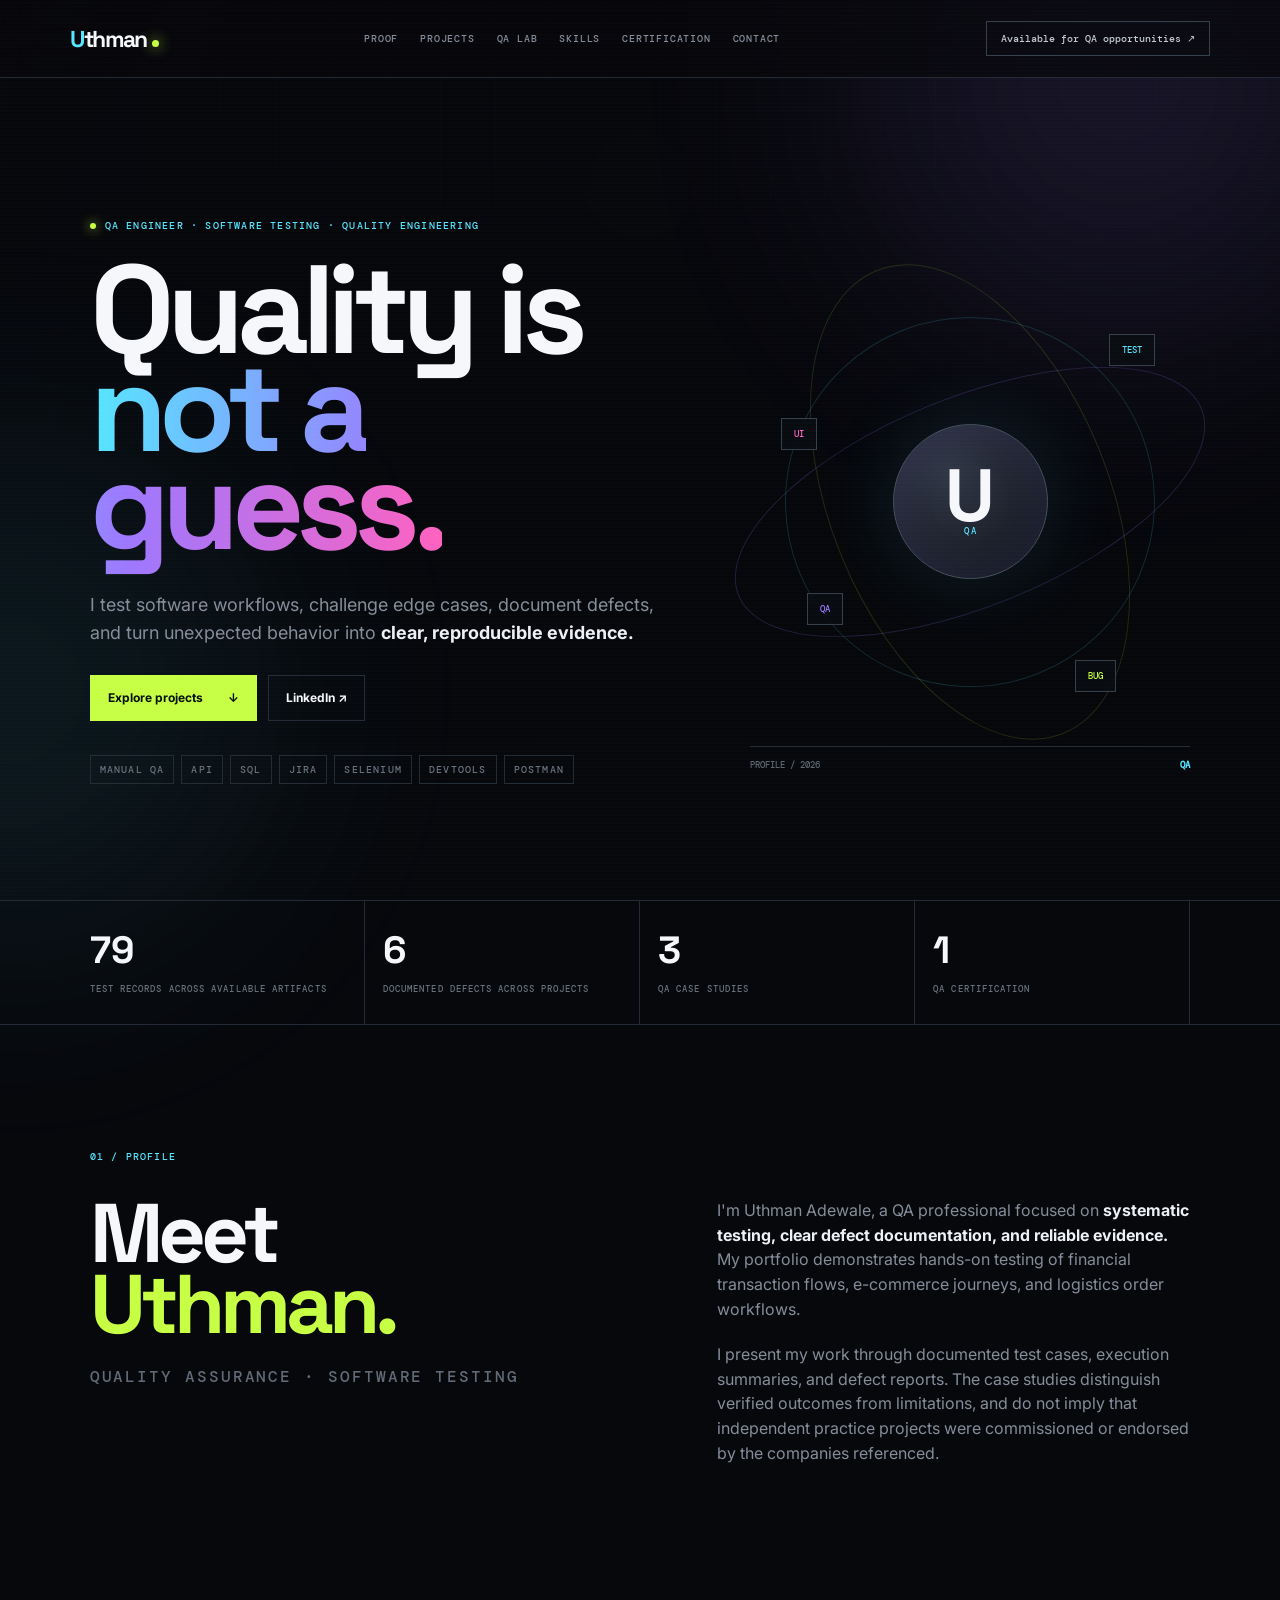
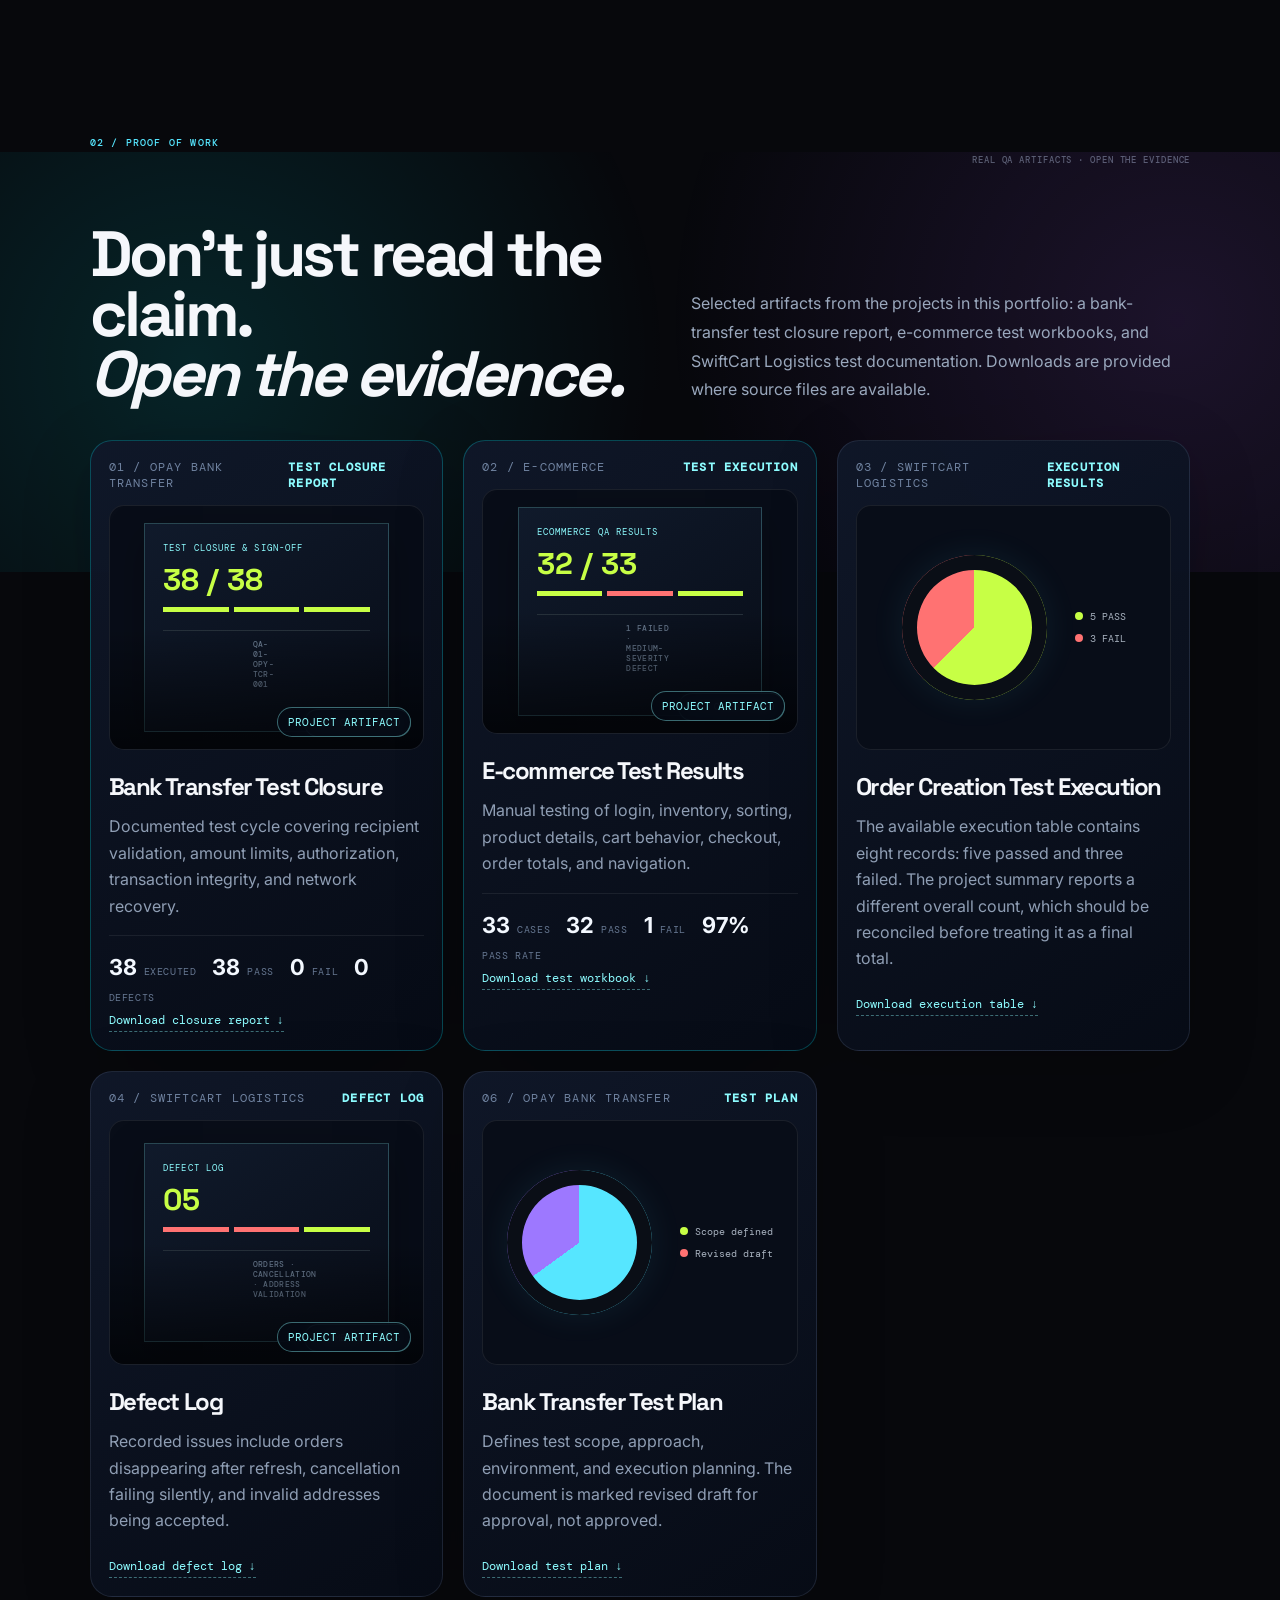
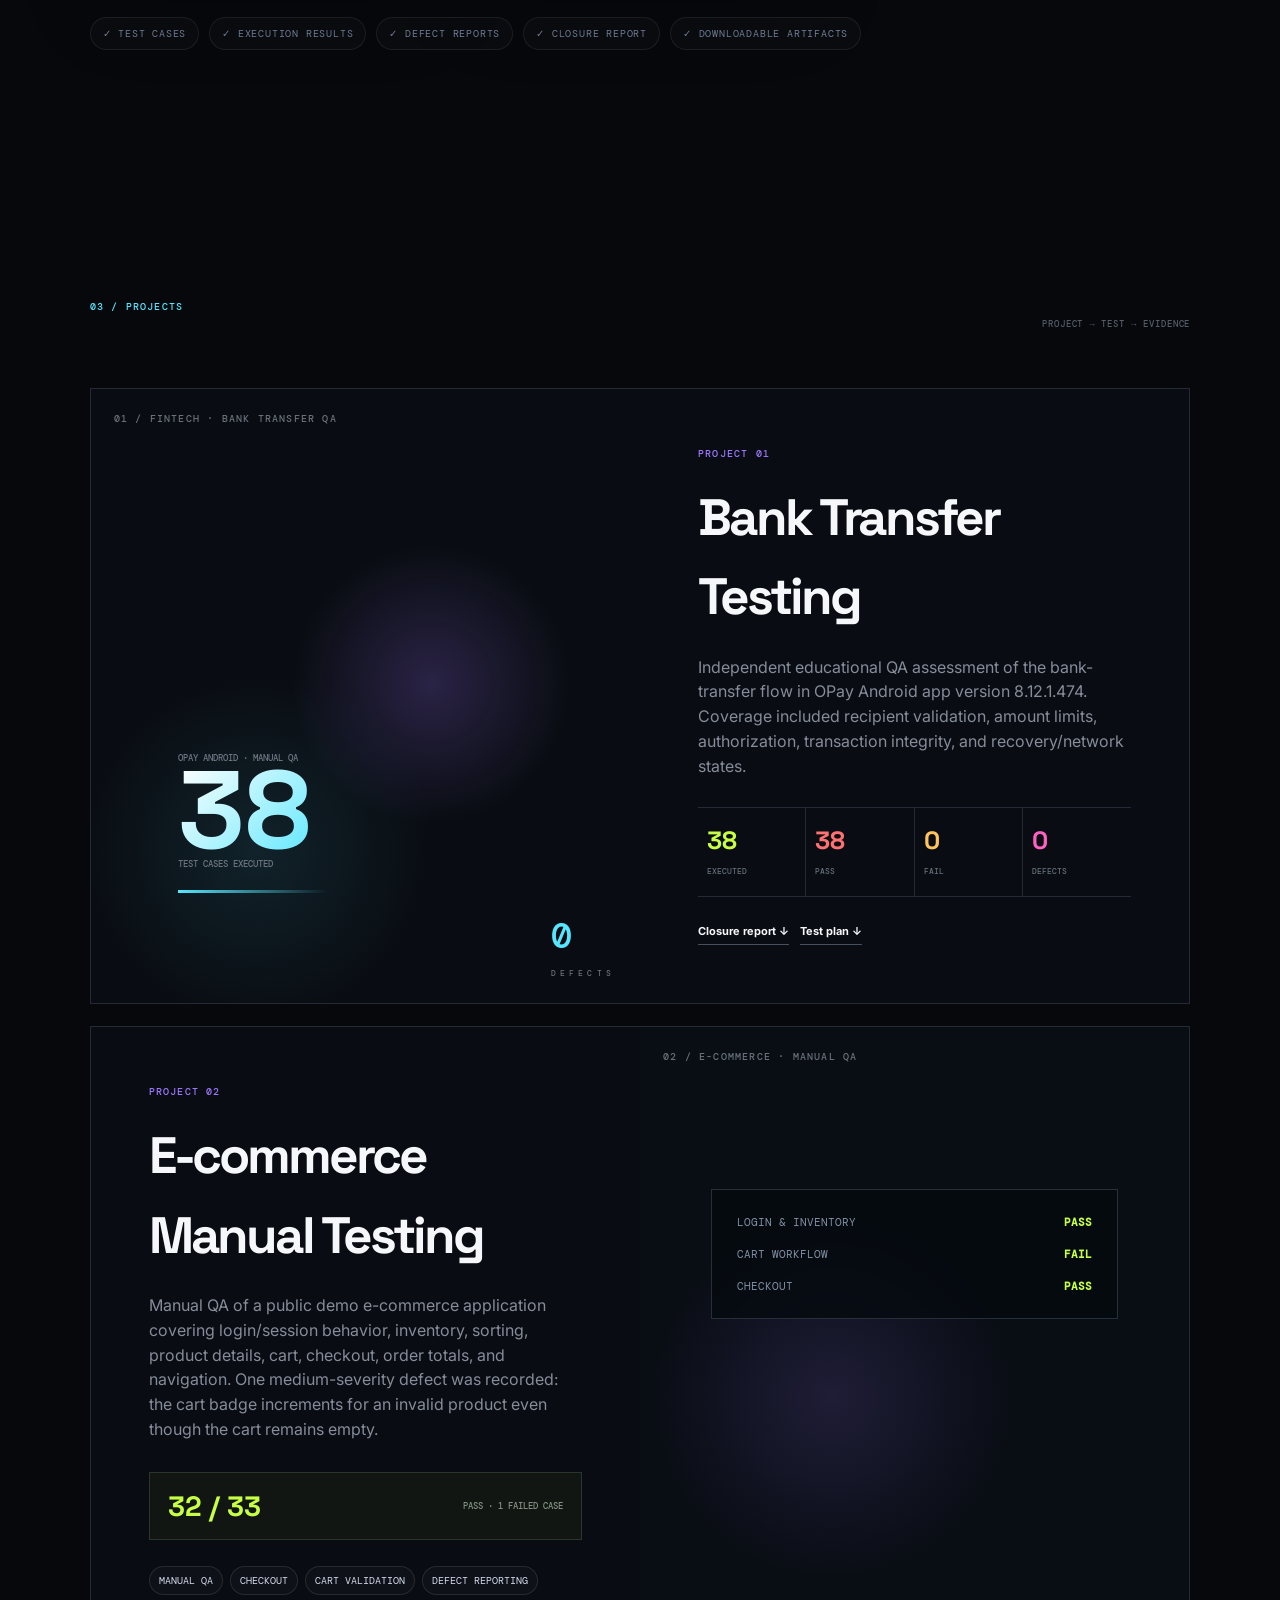
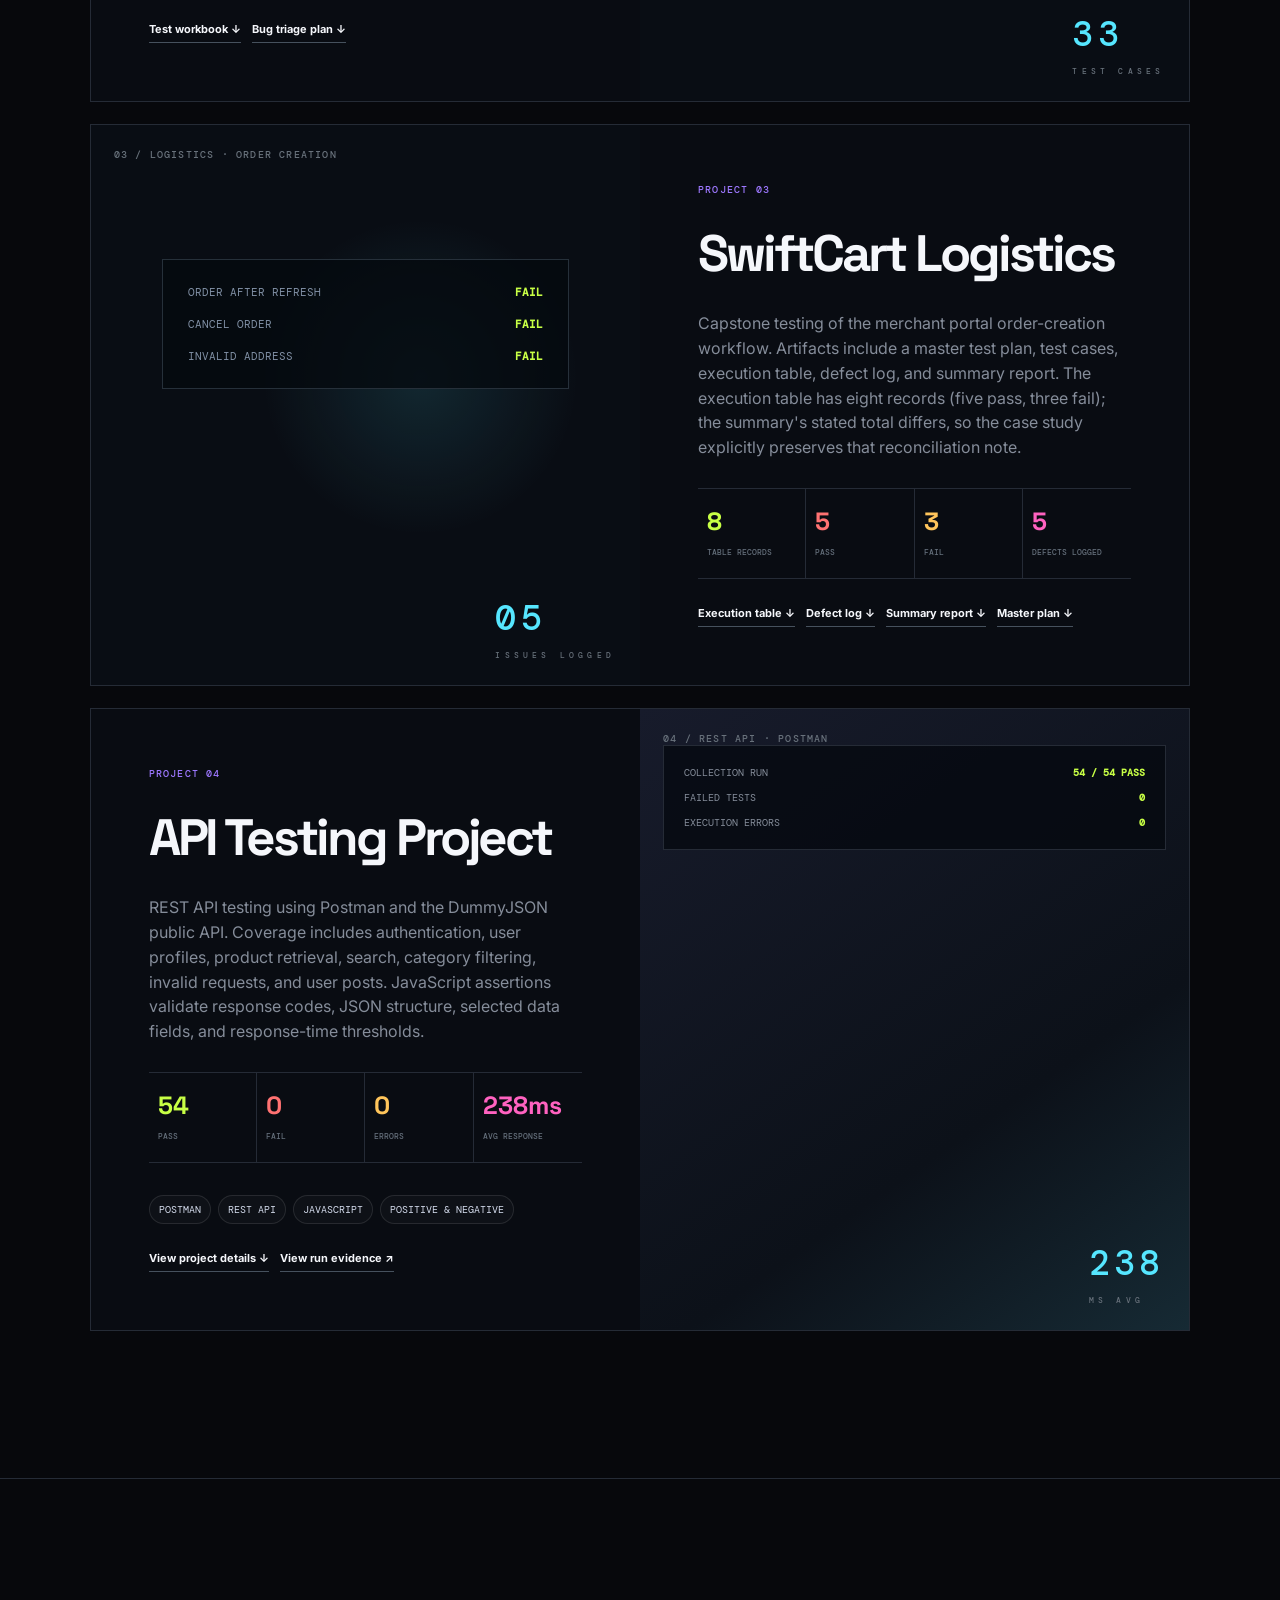
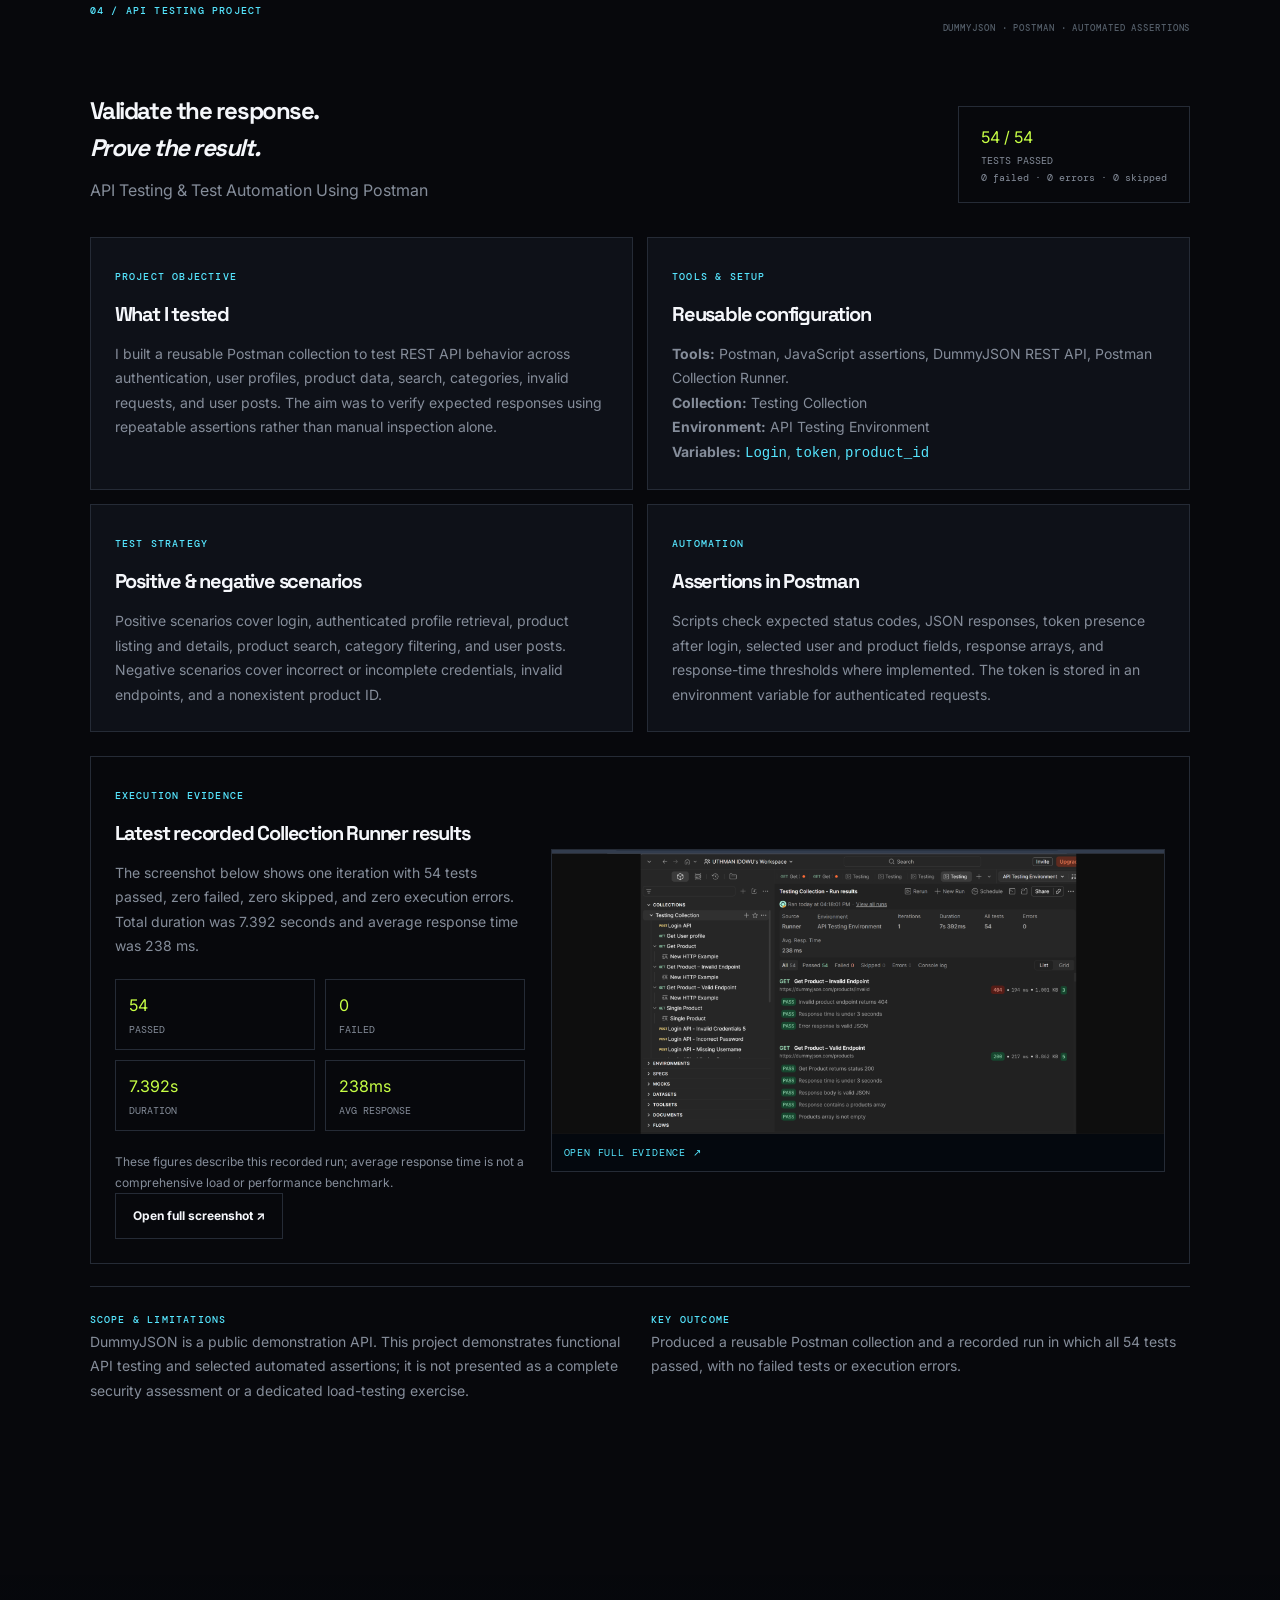
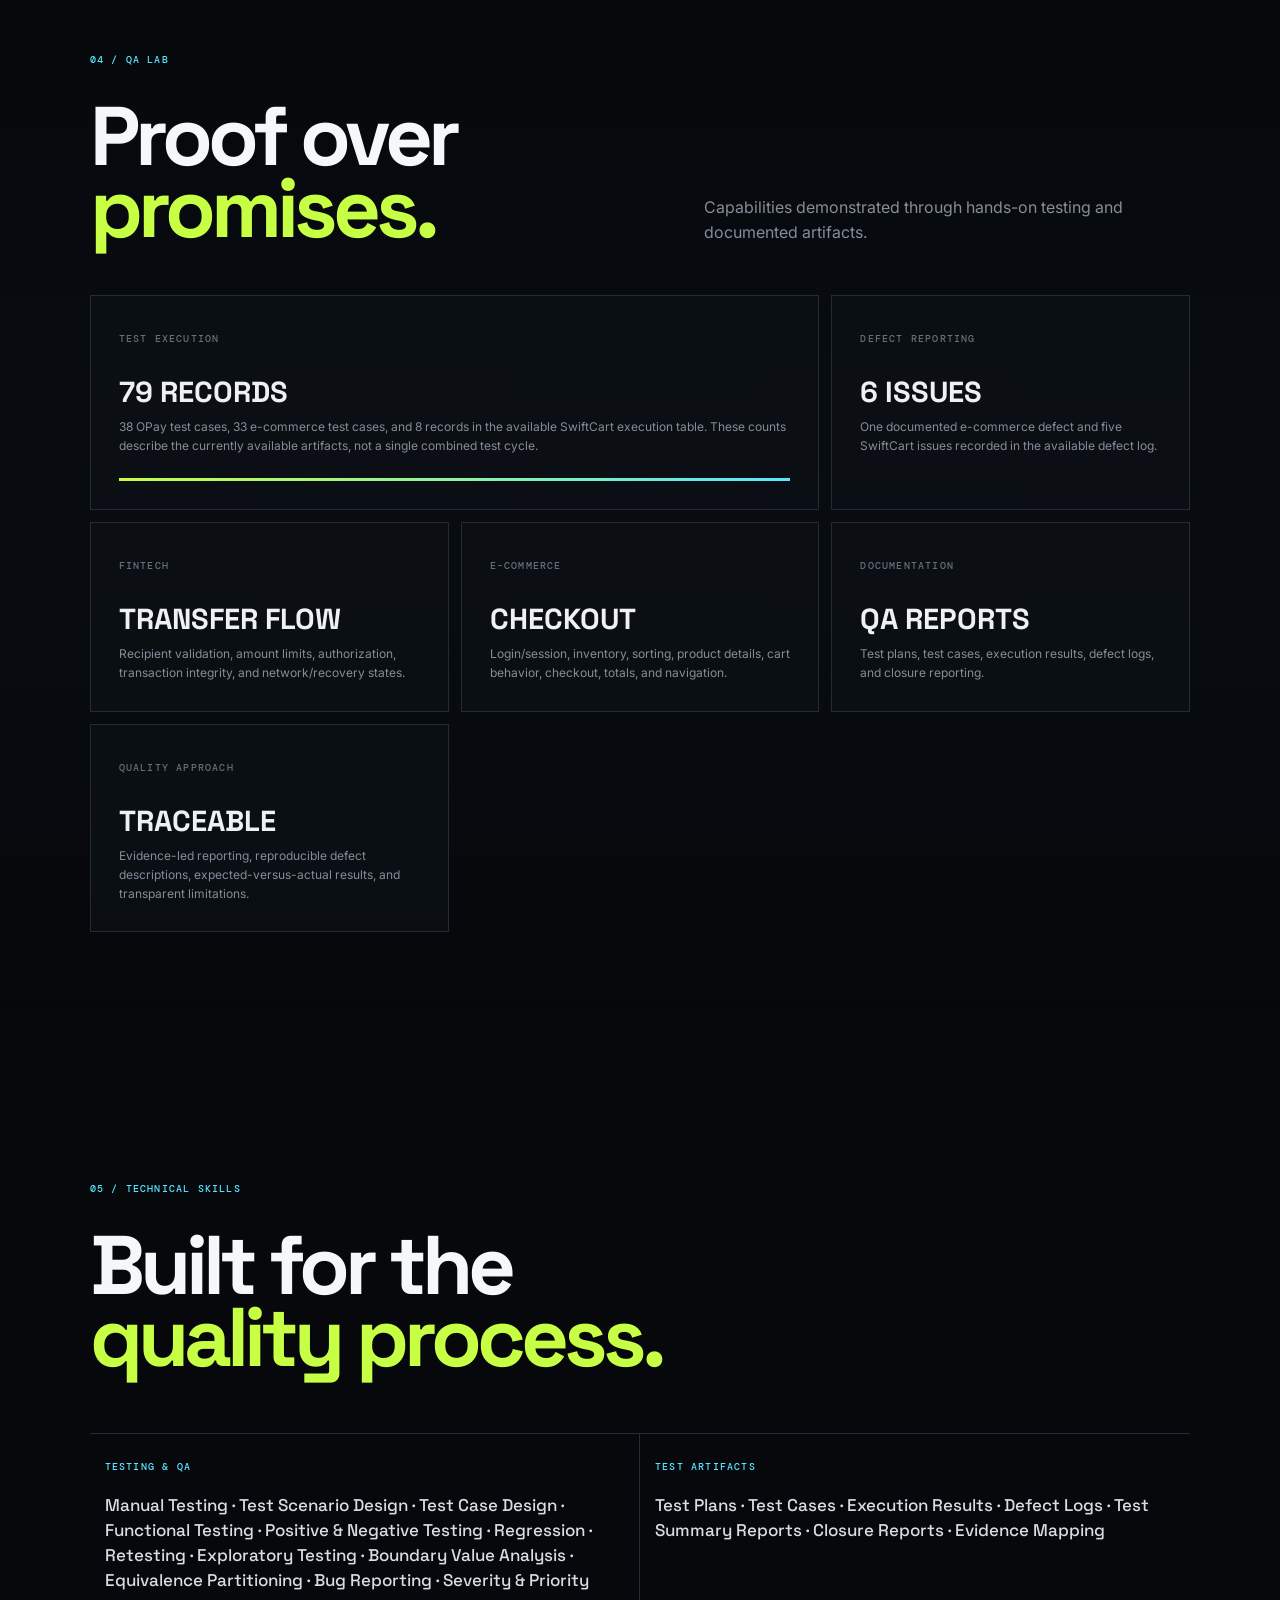
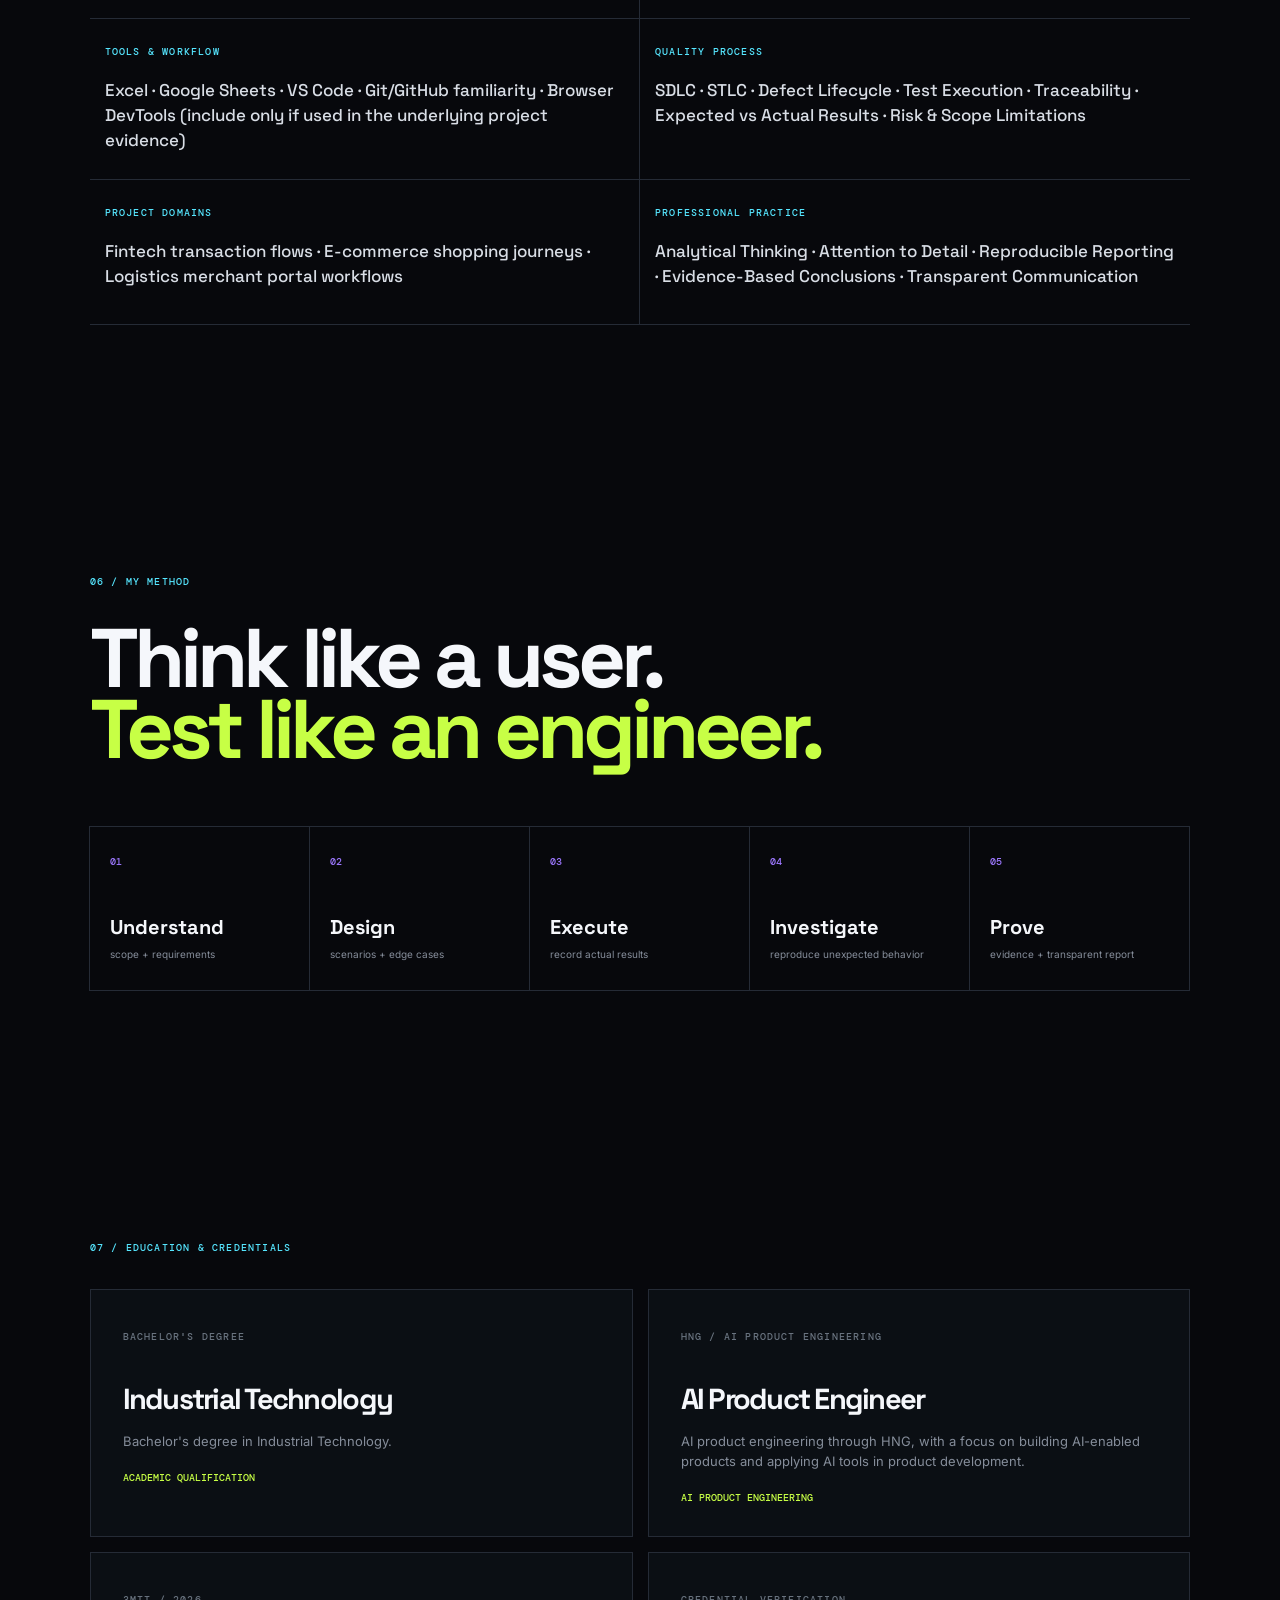
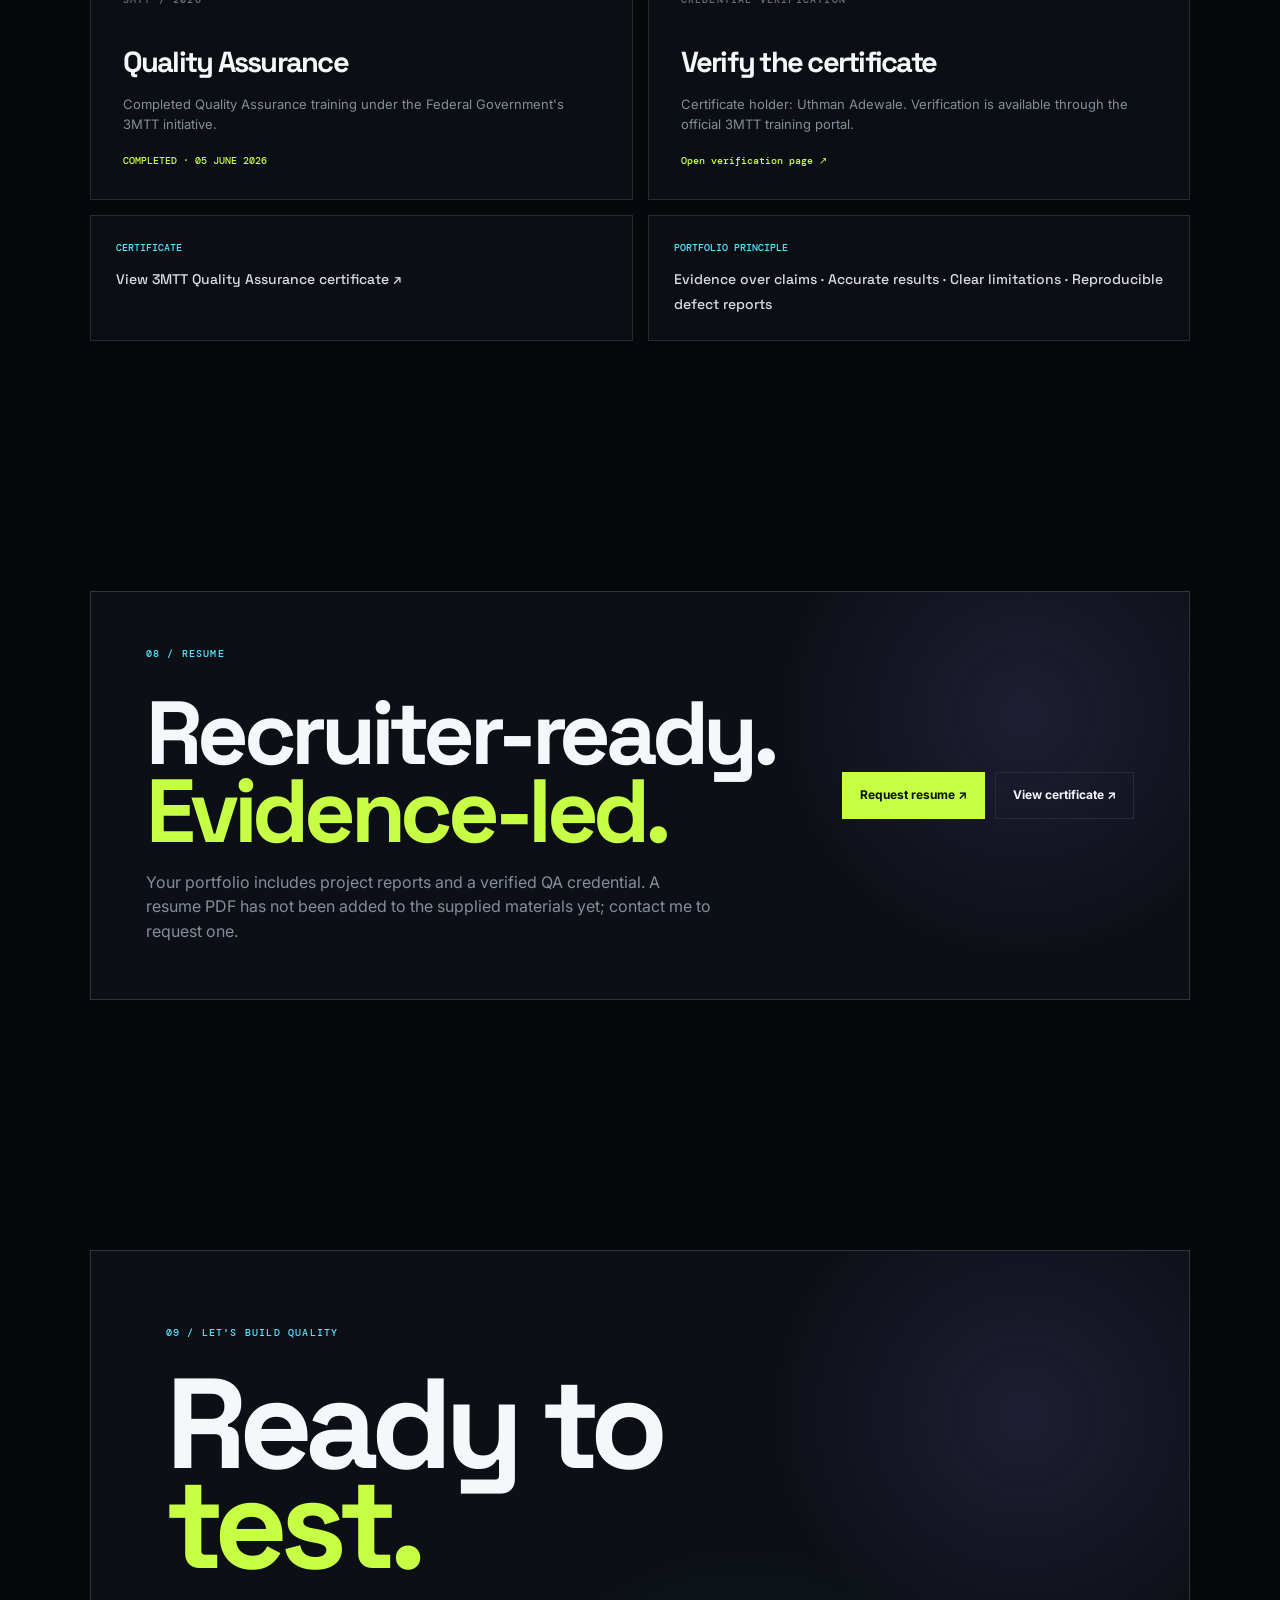
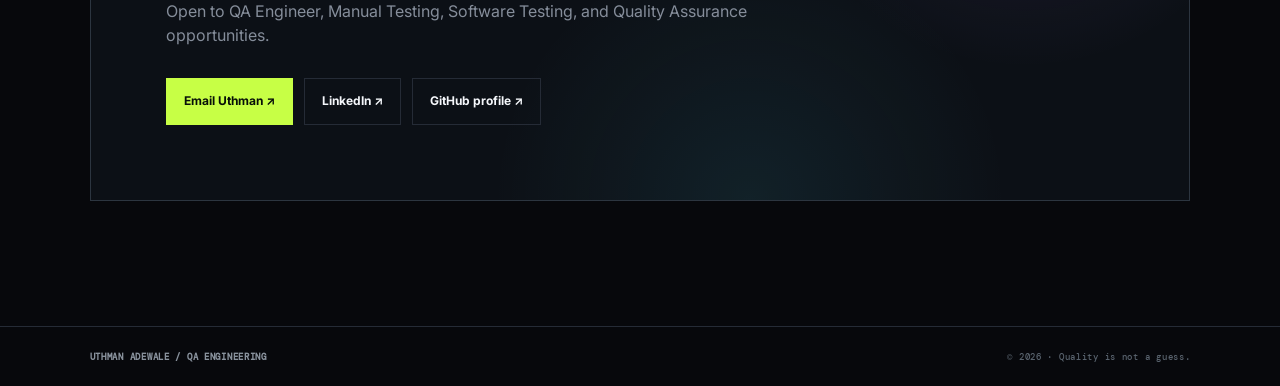
==== commit 3d8dbd57: "Remove certificate card from evidence section" ====
--- a/index.html
+++ b/index.html
@@ -83,19 +83,13 @@
       <a class="evidence-link" href="assets/downloads/Phase_3_DEFECT_LOG.xlsx" download>Download defect log ↓</a>
     </article>
     <article class="evidence-card">
-      <div class="evidence-meta"><span>05 / CERTIFICATION</span><b>3MTT · QUALITY ASSURANCE</b></div>
-      <div class="evidence-shot evidence-preview certificate-image-link"><img class="certificate-image" src="assets/evidence/3mtt-quality-assurance-certificate.jpg.jpg" alt="3MTT Certificate of Completion for Uthman Adewale, Quality Assurance, completed 5 June 2026" loading="lazy"></div>
-      <h3>Quality Assurance Certificate</h3><p>Certificate issued through the Federal Government's 3MTT initiative. Use the official verification page to validate the credential.</p>
-      <a class="evidence-link" href="https://app.3mtt.training/verify?id=FE/23/7640933" target="_blank" rel="noopener">Verify certificate ↗</a>
-    </article>
-    <article class="evidence-card">
       <div class="evidence-meta"><span>06 / OPAY BANK TRANSFER</span><b>TEST PLAN</b></div>
       <div class="chart-proof"><div class="pie plan-pie"></div><div class="pie-legend"><span><i></i>Scope defined</span><span><i></i>Revised draft</span></div></div>
       <h3>Bank Transfer Test Plan</h3><p>Defines test scope, approach, environment, and execution planning. The document is marked revised draft for approval, not approved.</p>
       <a class="evidence-link" href="assets/downloads/OPay_Bank_Transfer_Test_Plan.pdf" download>Download test plan ↓</a>
     </article>
   </div>
-  <div class="evidence-strip"><span>✓ TEST CASES</span><span>✓ EXECUTION RESULTS</span><span>✓ DEFECT REPORTS</span><span>✓ CLOSURE REPORT</span><span>✓ CERTIFICATE</span><span>✓ DOWNLOADABLE ARTIFACTS</span></div>
+  <div class="evidence-strip"><span>✓ TEST CASES</span><span>✓ EXECUTION RESULTS</span><span>✓ DEFECT REPORTS</span><span>✓ CLOSURE REPORT</span><span>✓ DOWNLOADABLE ARTIFACTS</span></div>
 </section>
 <section id="work" class="section work">
   <div class="section-head"><div class="kicker">03 / PROJECTS</div><span>PROJECT → TEST → EVIDENCE</span></div>
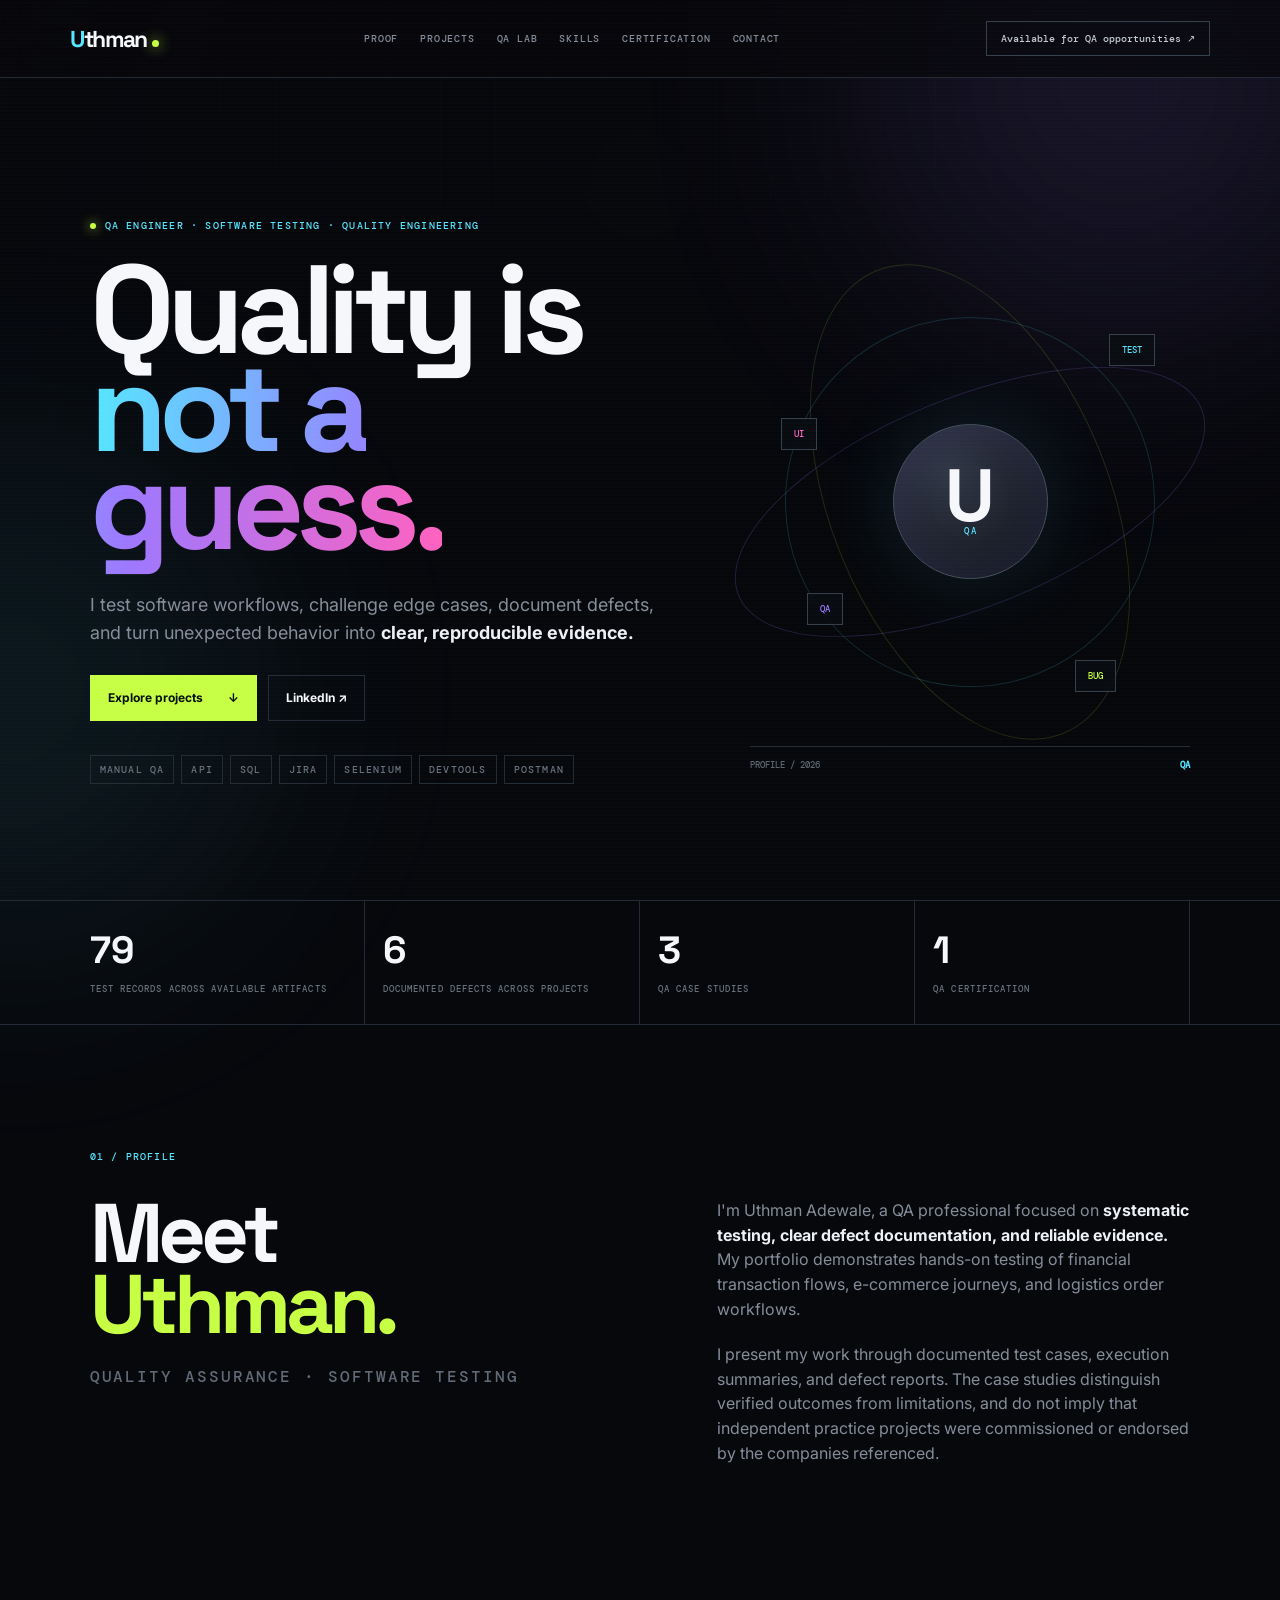
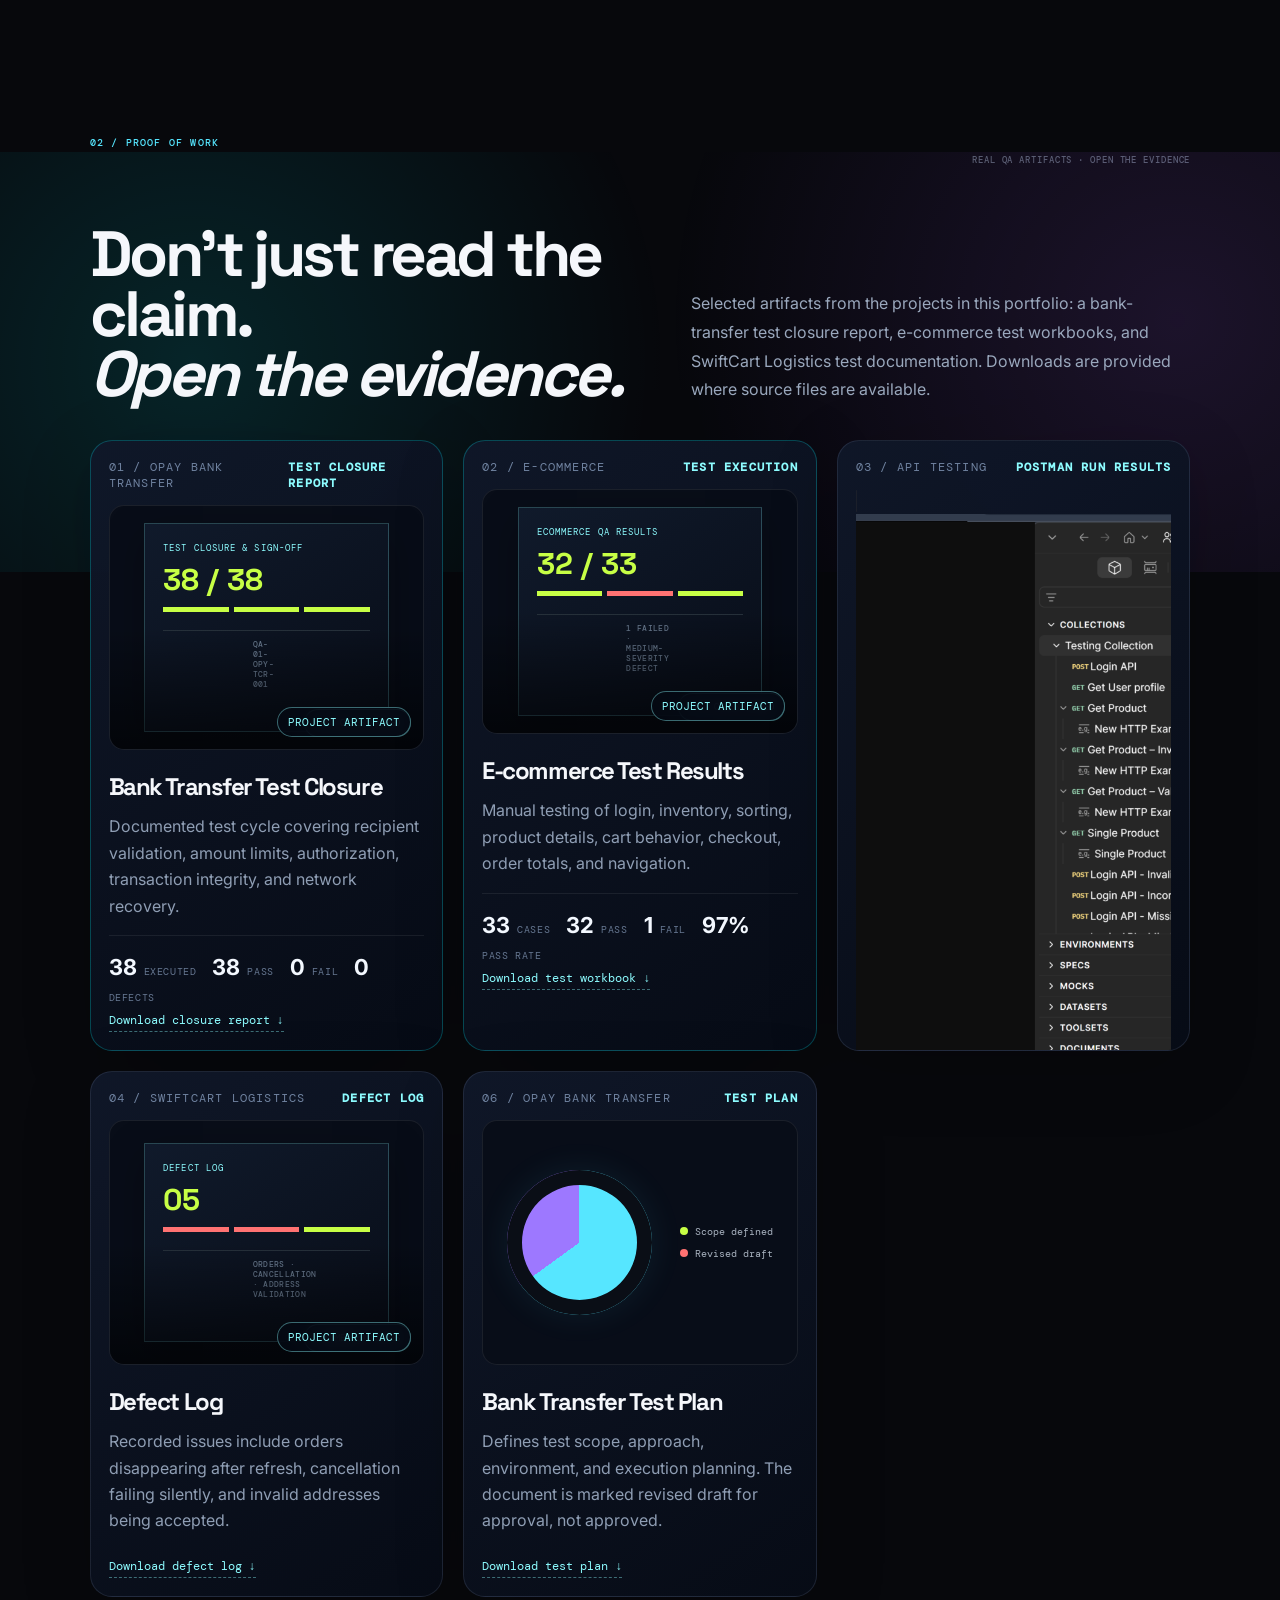
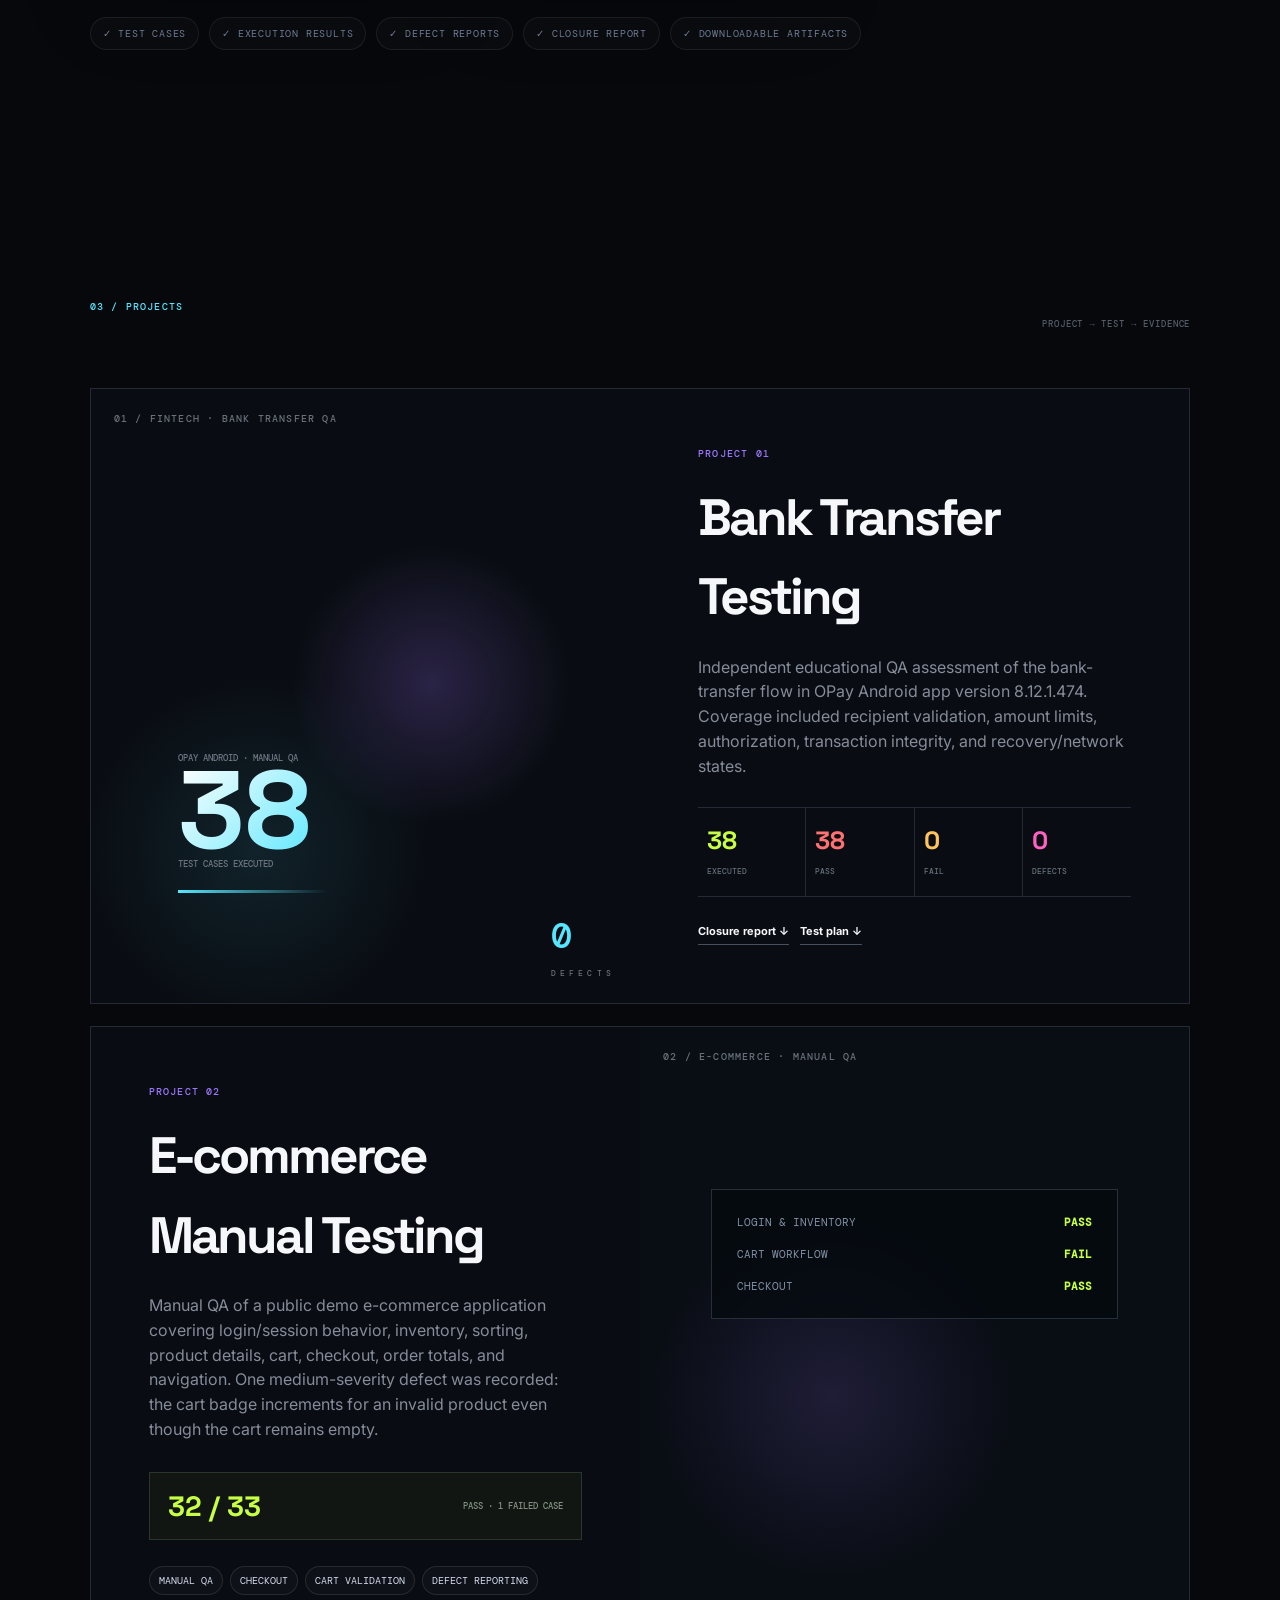
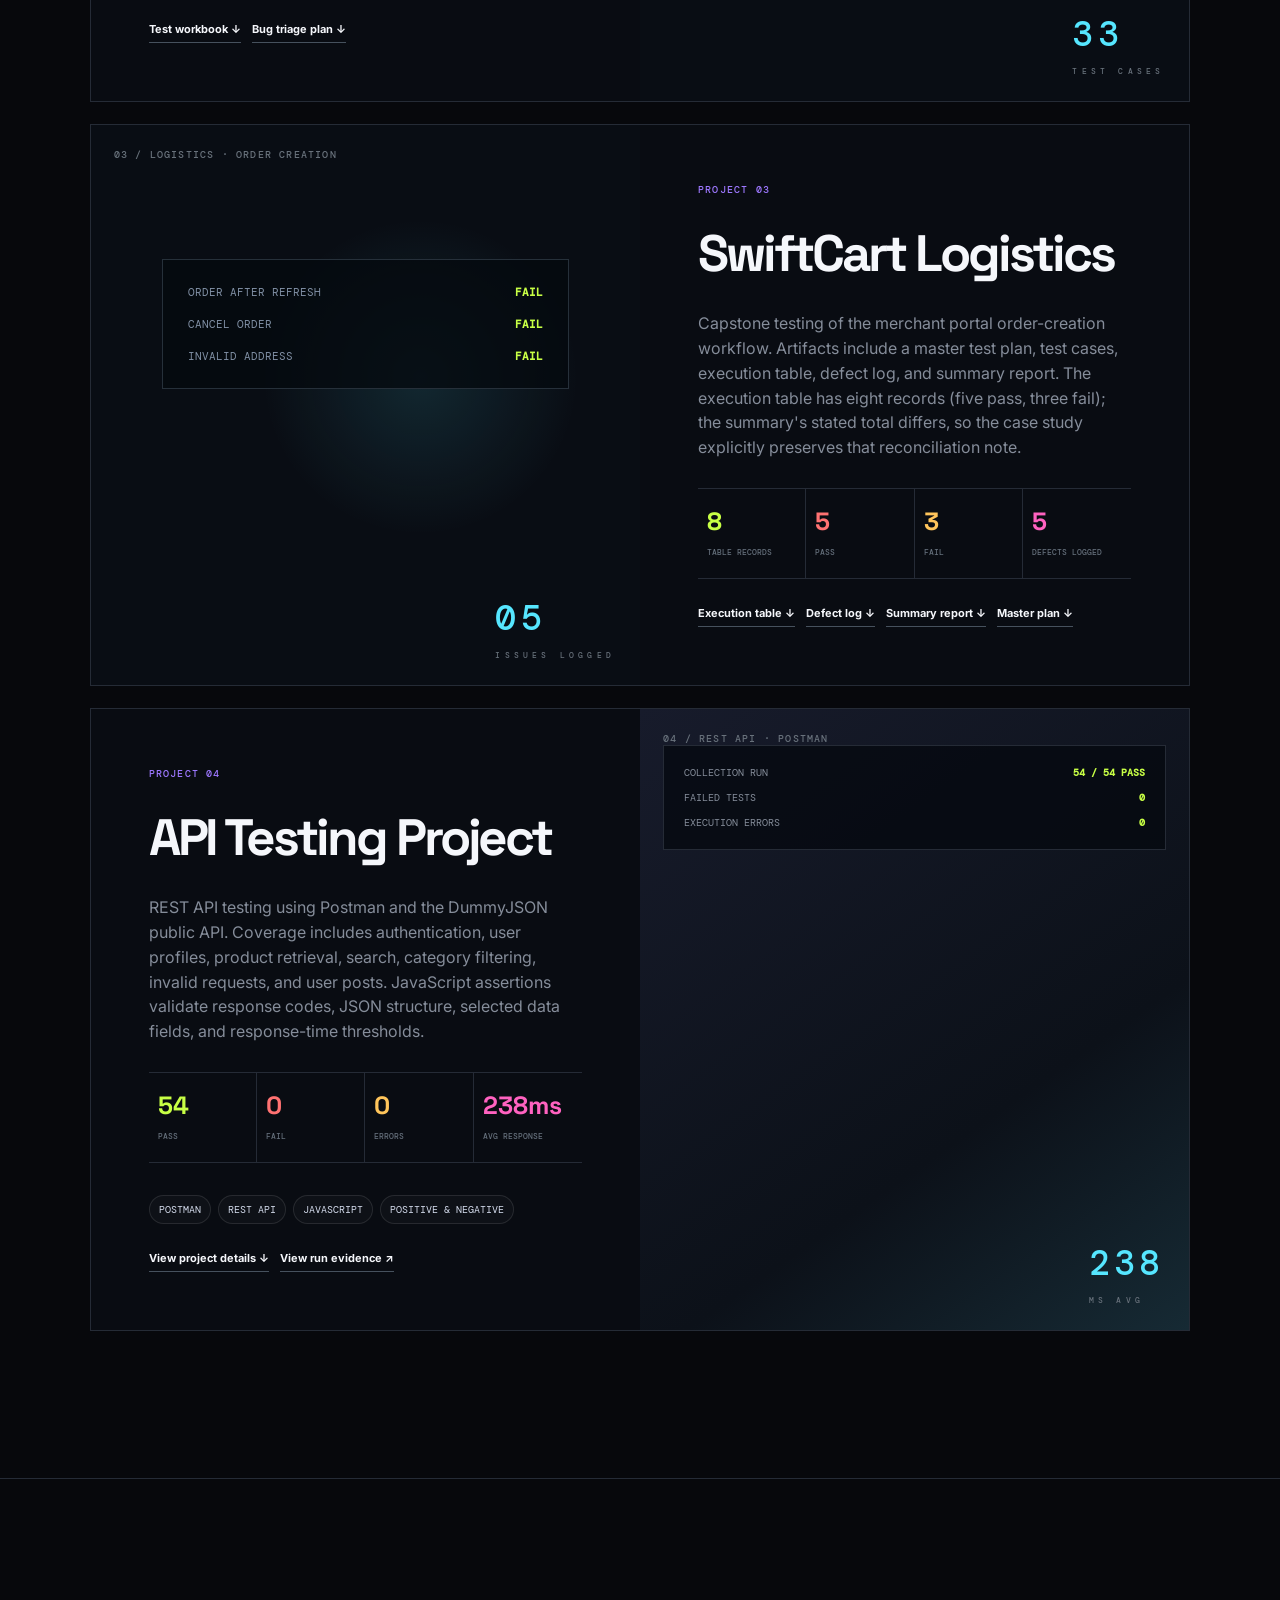
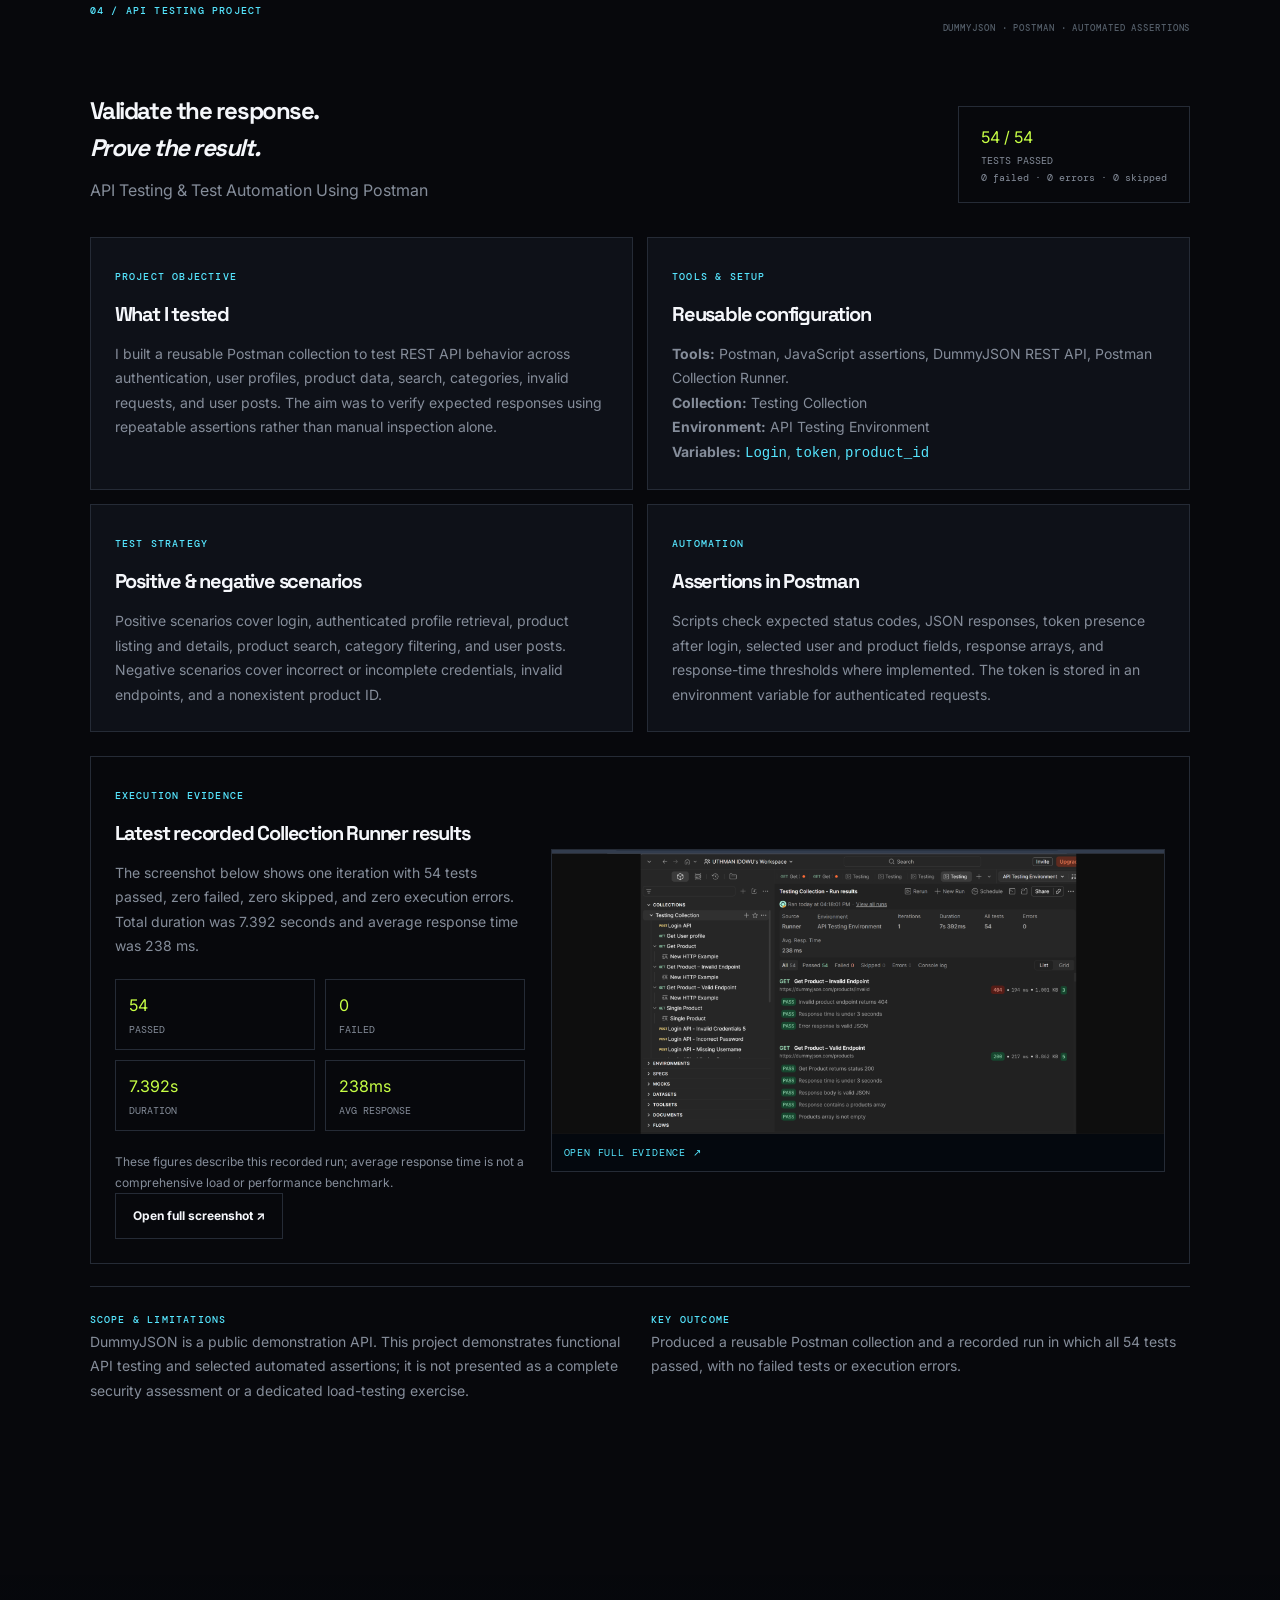
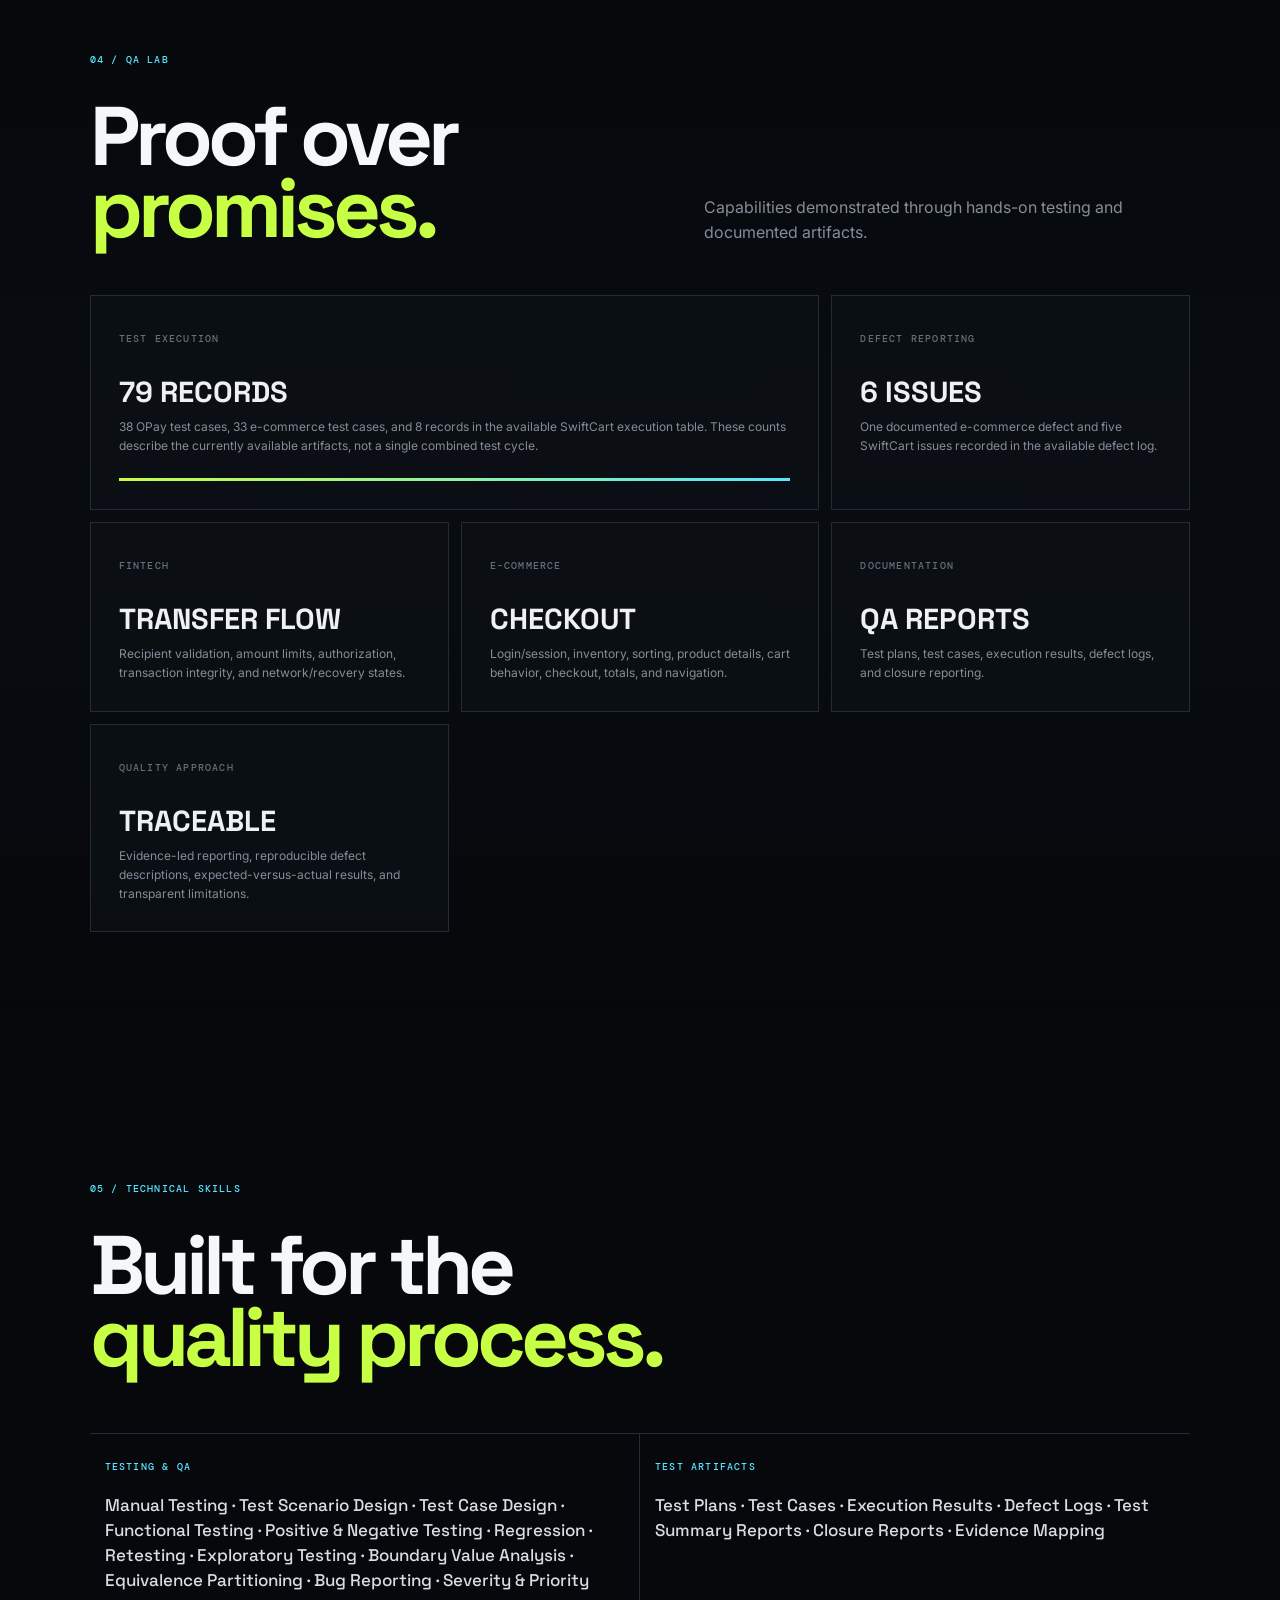
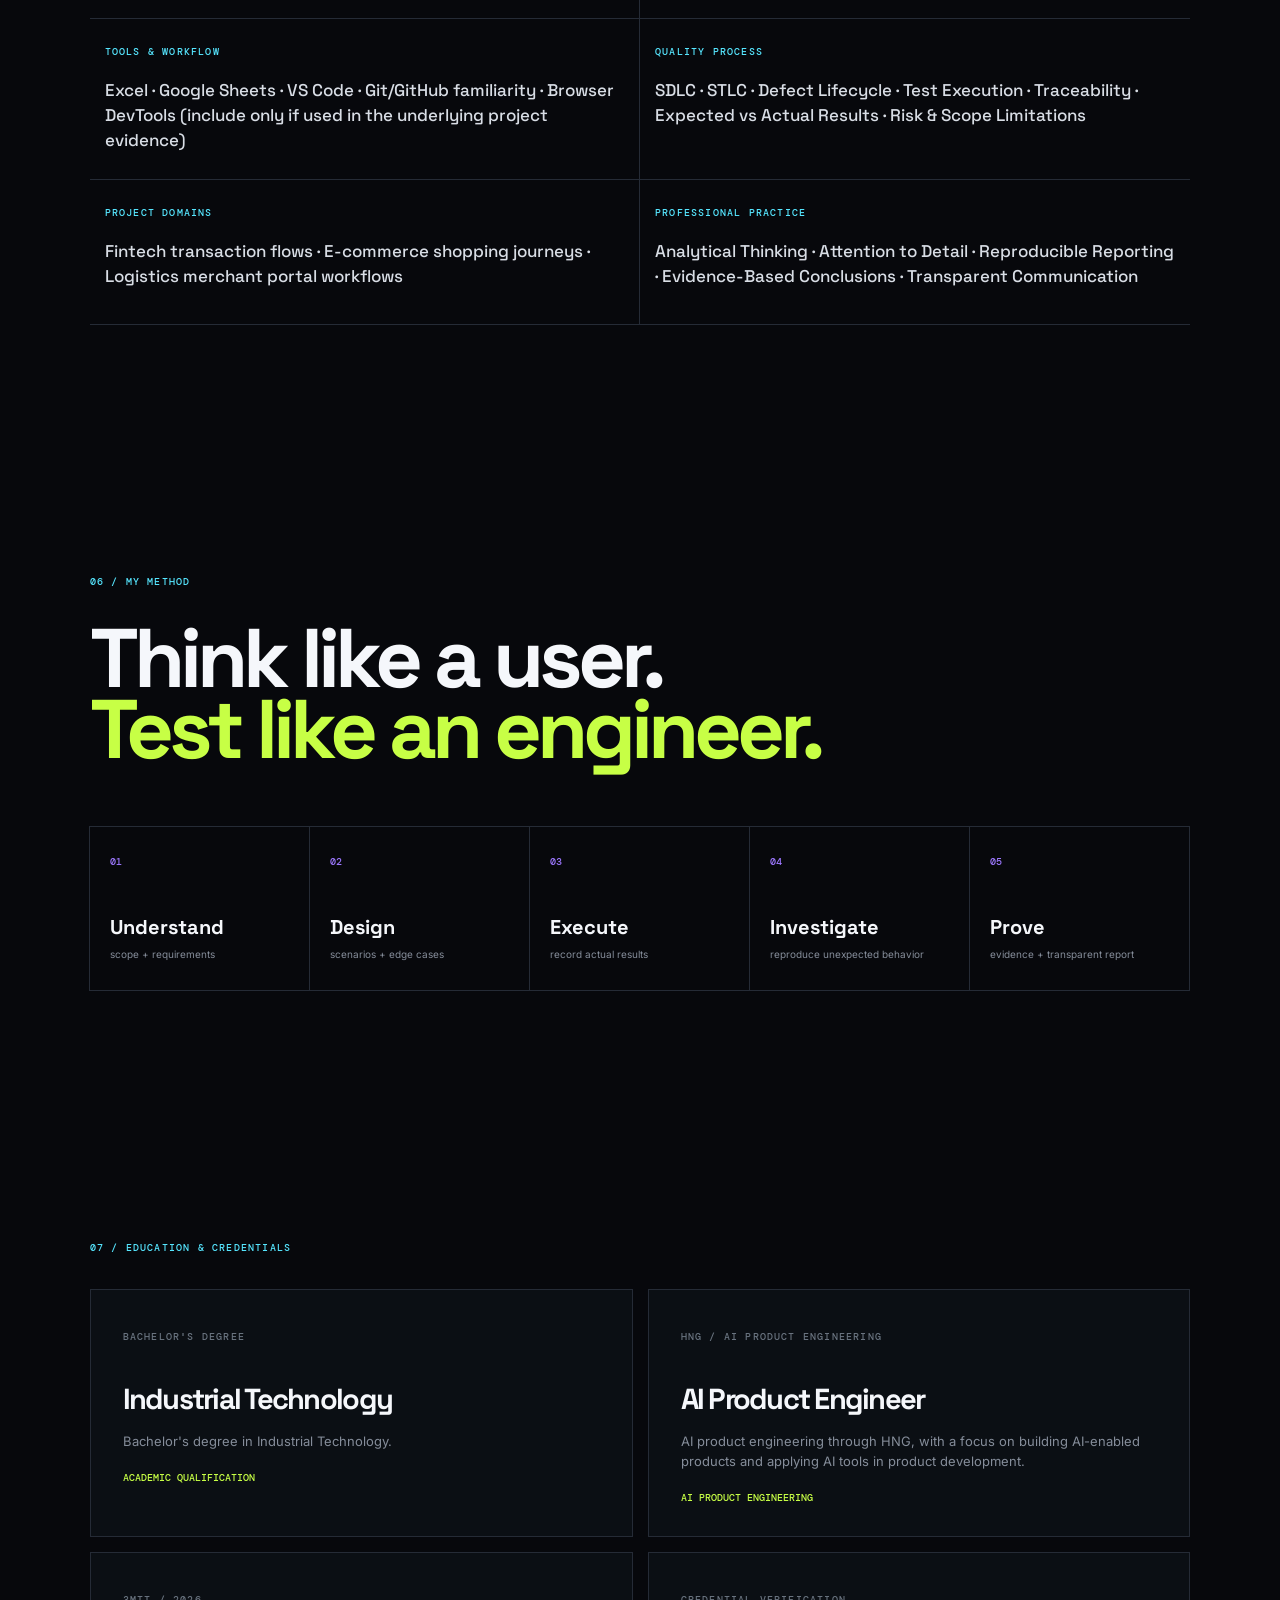
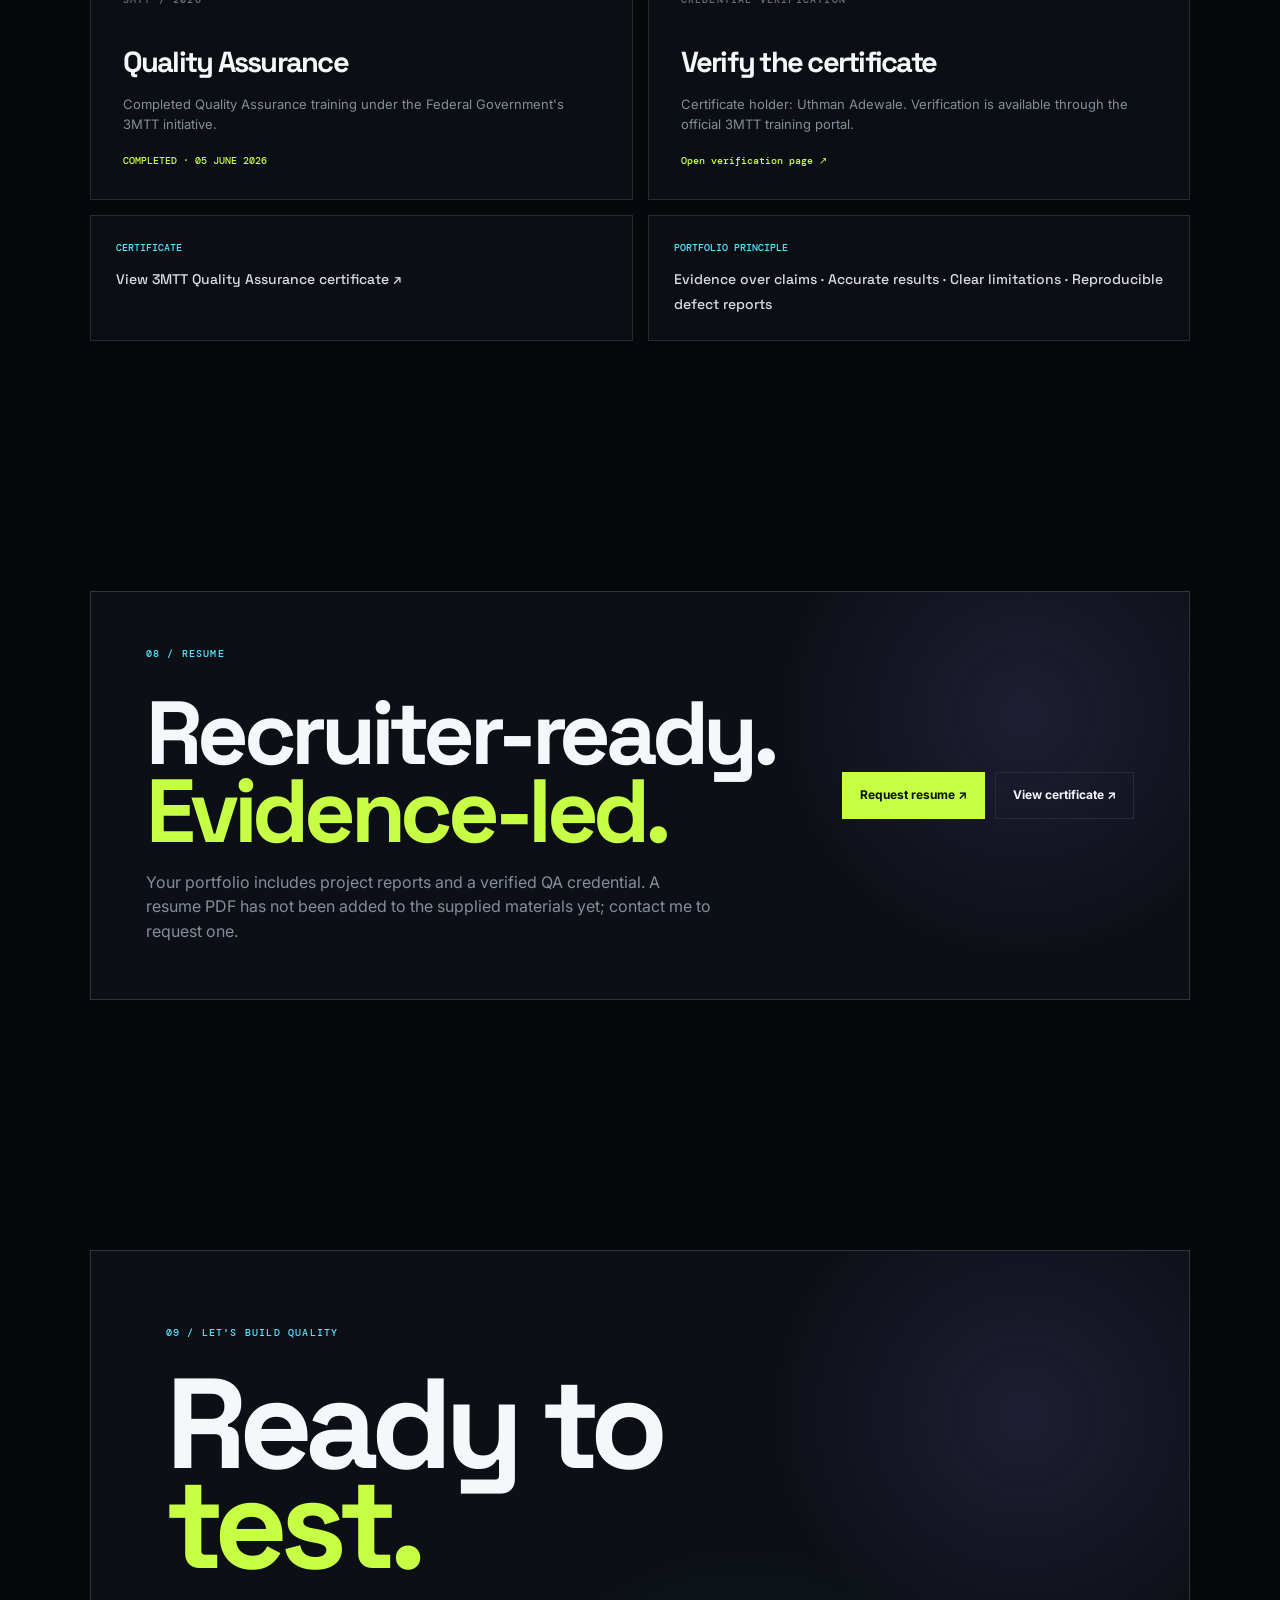
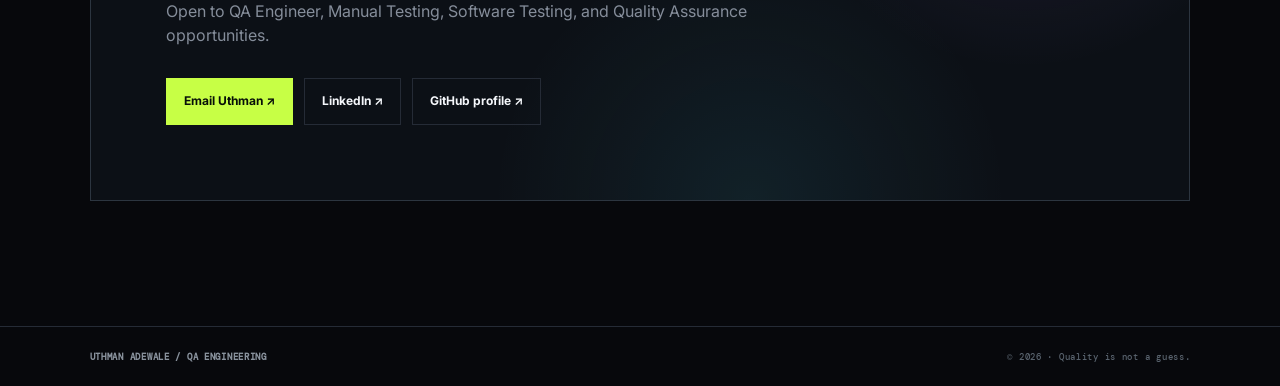
==== commit f9f5a39b: "Replace SwiftCart execution card with API testing evidence" ====
--- a/index.html
+++ b/index.html
@@ -71,10 +71,11 @@
       <a class="evidence-link" href="assets/evidence/ecommerce%20test%20case.xlsx" download>Download test workbook ↓</a>
     </article>
     <article class="evidence-card">
-      <div class="evidence-meta"><span>03 / SWIFTCART LOGISTICS</span><b>EXECUTION RESULTS</b></div>
-      <div class="chart-proof"><div class="pie swift-pie"></div><div class="pie-legend"><span><i></i>5 PASS</span><span><i></i>3 FAIL</span></div></div>
-      <h3>Order Creation Test Execution</h3><p>The available execution table contains eight records: five passed and three failed. The project summary reports a different overall count, which should be reconciled before treating it as a final total.</p>
-      <a class="evidence-link" href="assets/downloads/Phase_3_TEST_EXECUTION_RESULTS_TABLE.xlsx" download>Download execution table ↓</a>
+      <div class="evidence-meta"><span>03 / API TESTING</span><b>POSTMAN RUN RESULTS</b></div>
+      <a class="evidence-shot" href="assets/evidence/postman-collection-run-results.png" target="_blank" rel="noopener" aria-label="Open Postman API test run evidence"><img src="assets/evidence/postman-collection-run-results.png" alt="Postman Collection Runner results showing 54 tests passed and zero failures" loading="lazy"></a>
+      <h3>REST API Test Execution</h3><p>Postman collection testing of authentication, user profiles, product retrieval, search, categories, and negative scenarios against the DummyJSON public API.</p>
+      <div class="evidence-stats"><b>54</b><span>EXECUTED</span><b>54</b><span>PASS</span><b>0</b><span>FAIL</span><b>0</b><span>ERRORS</span></div>
+      <a class="evidence-link" href="assets/evidence/postman-collection-run-results.png" target="_blank" rel="noopener">View run evidence ↗</a>
     </article>
     <article class="evidence-card">
       <div class="evidence-meta"><span>04 / SWIFTCART LOGISTICS</span><b>DEFECT LOG</b></div>
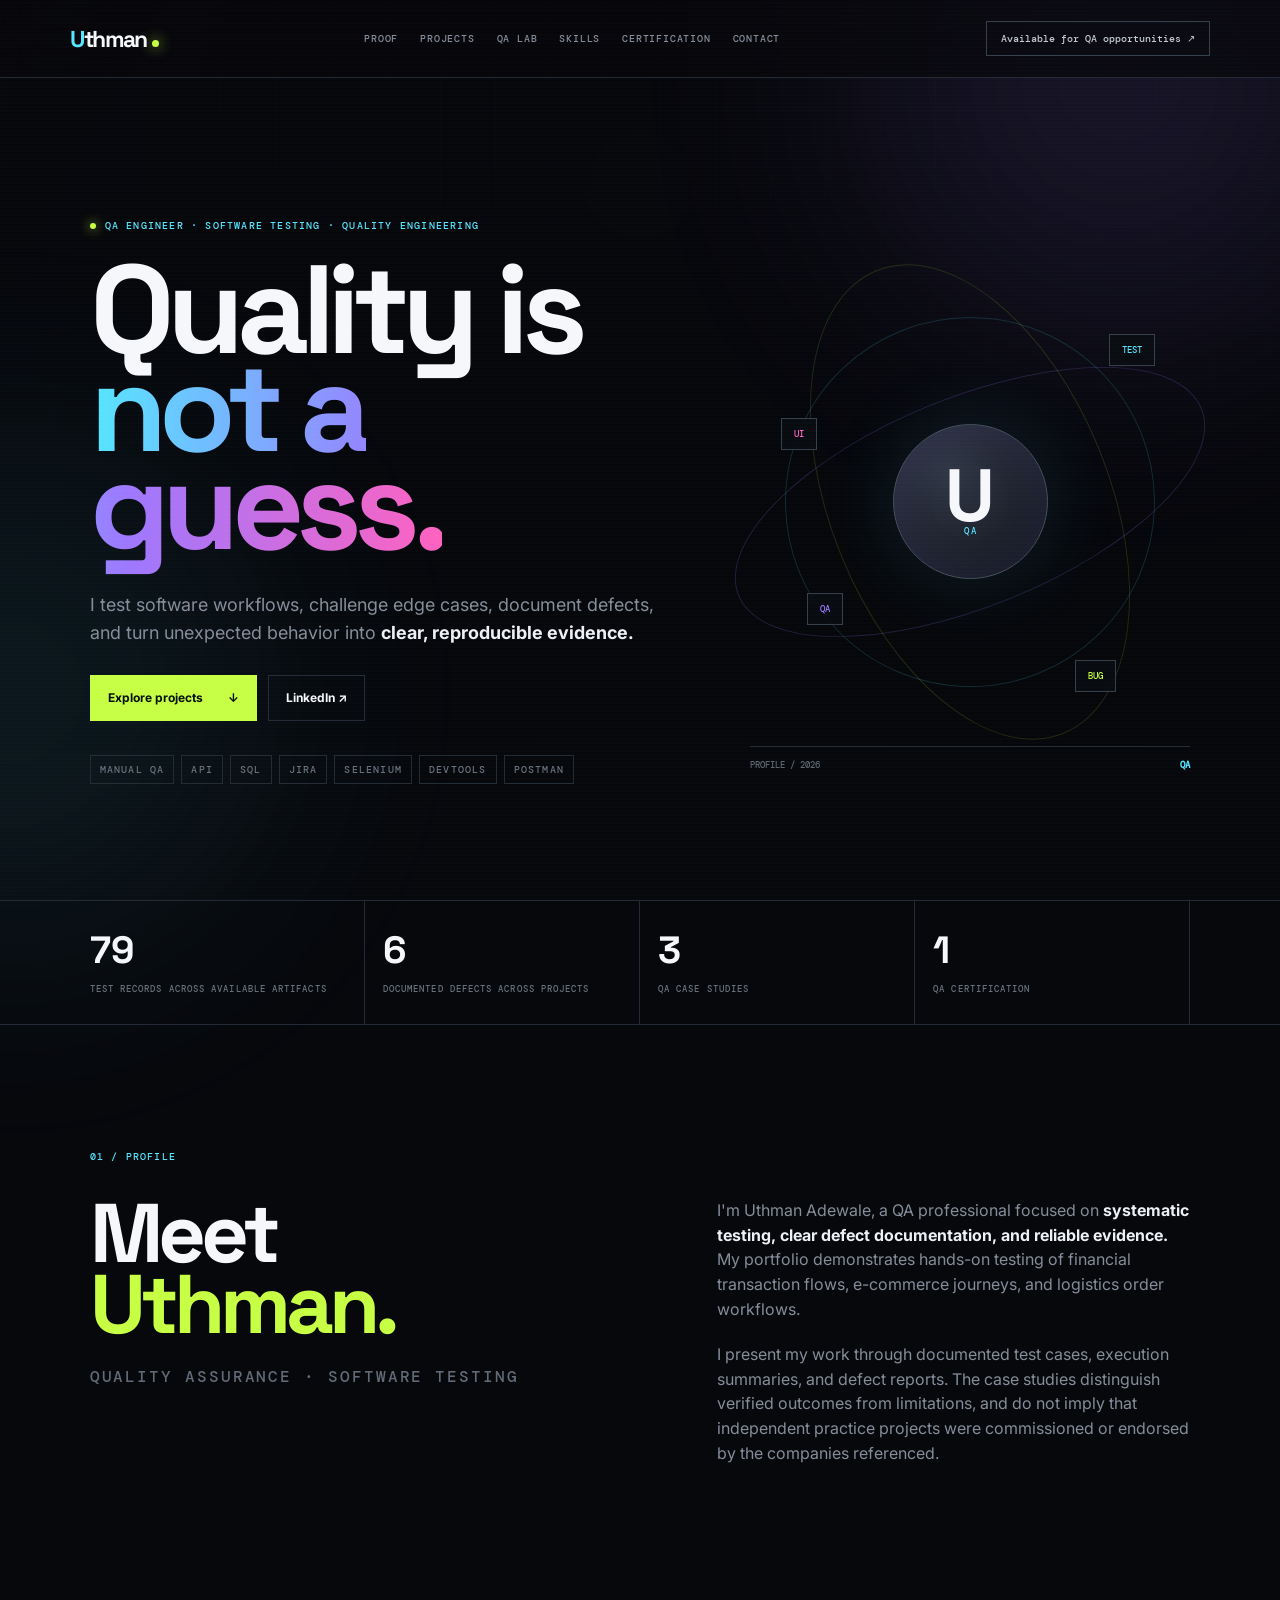
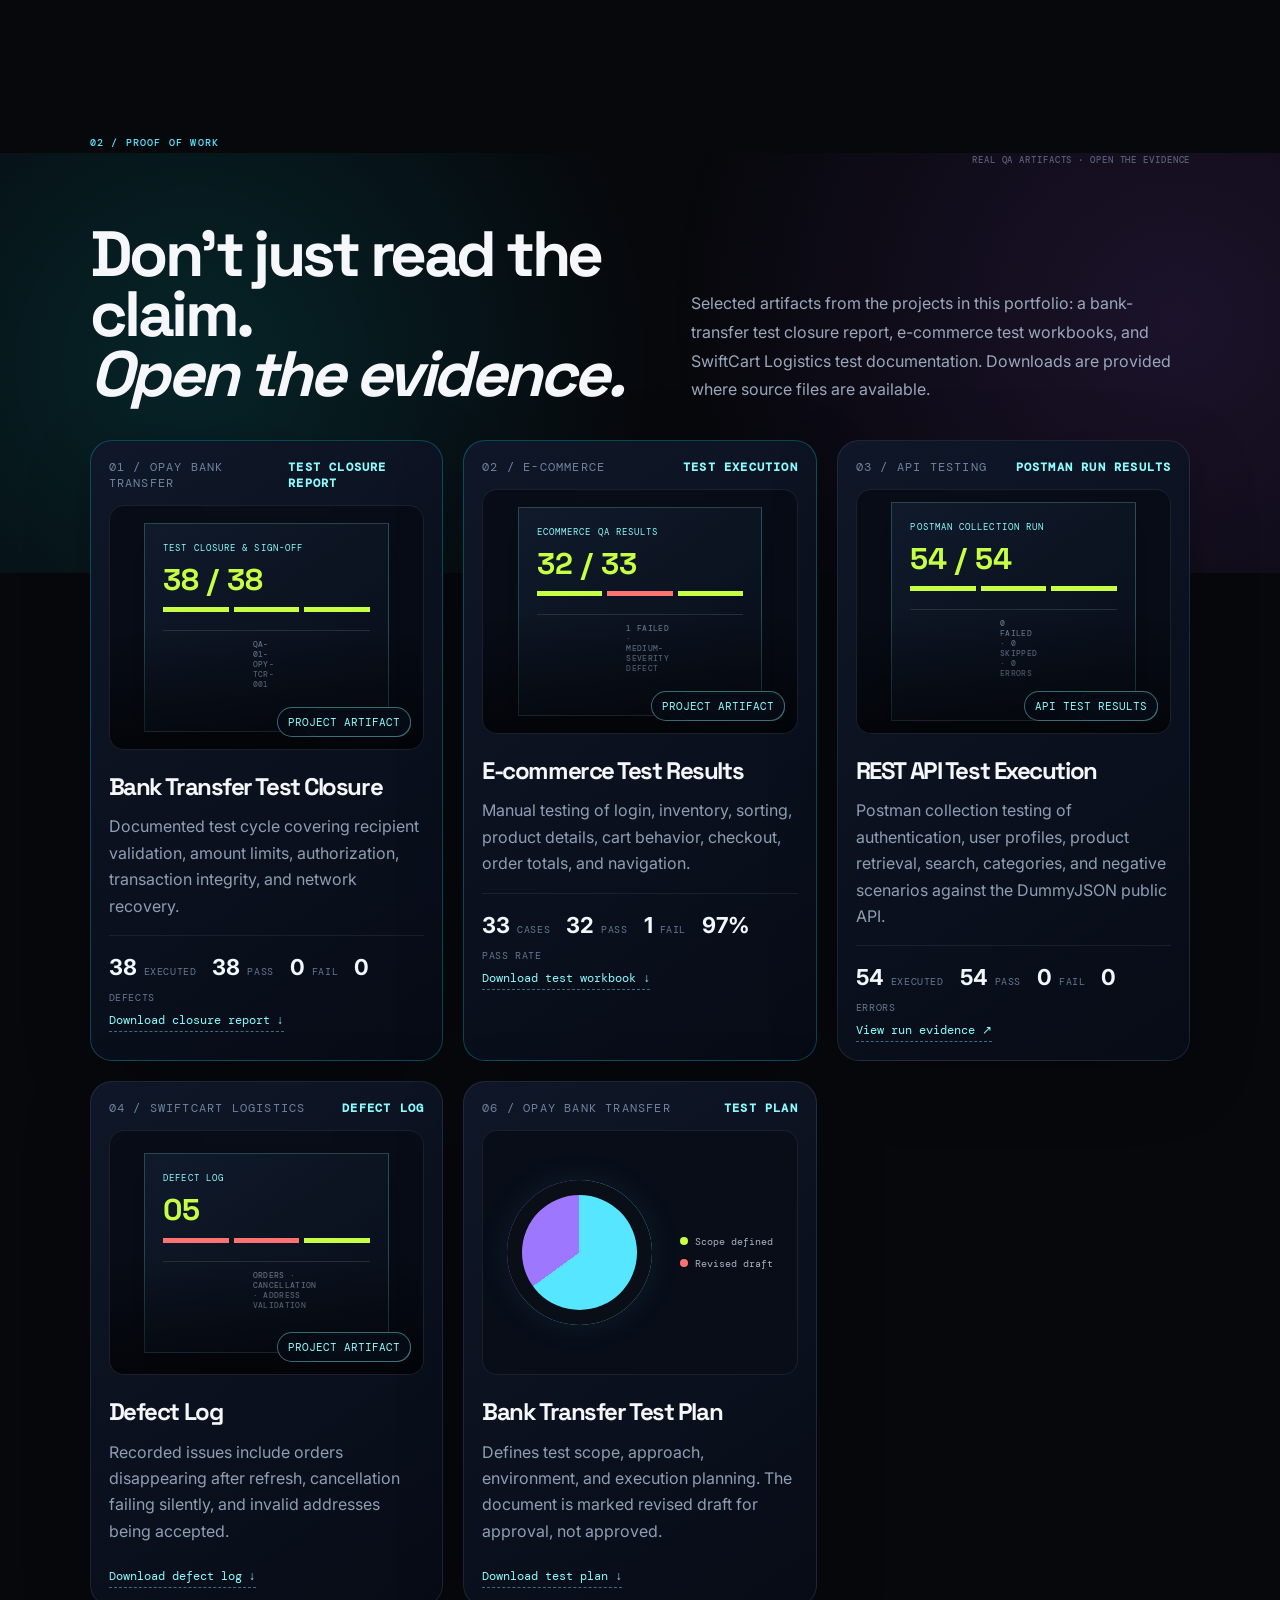
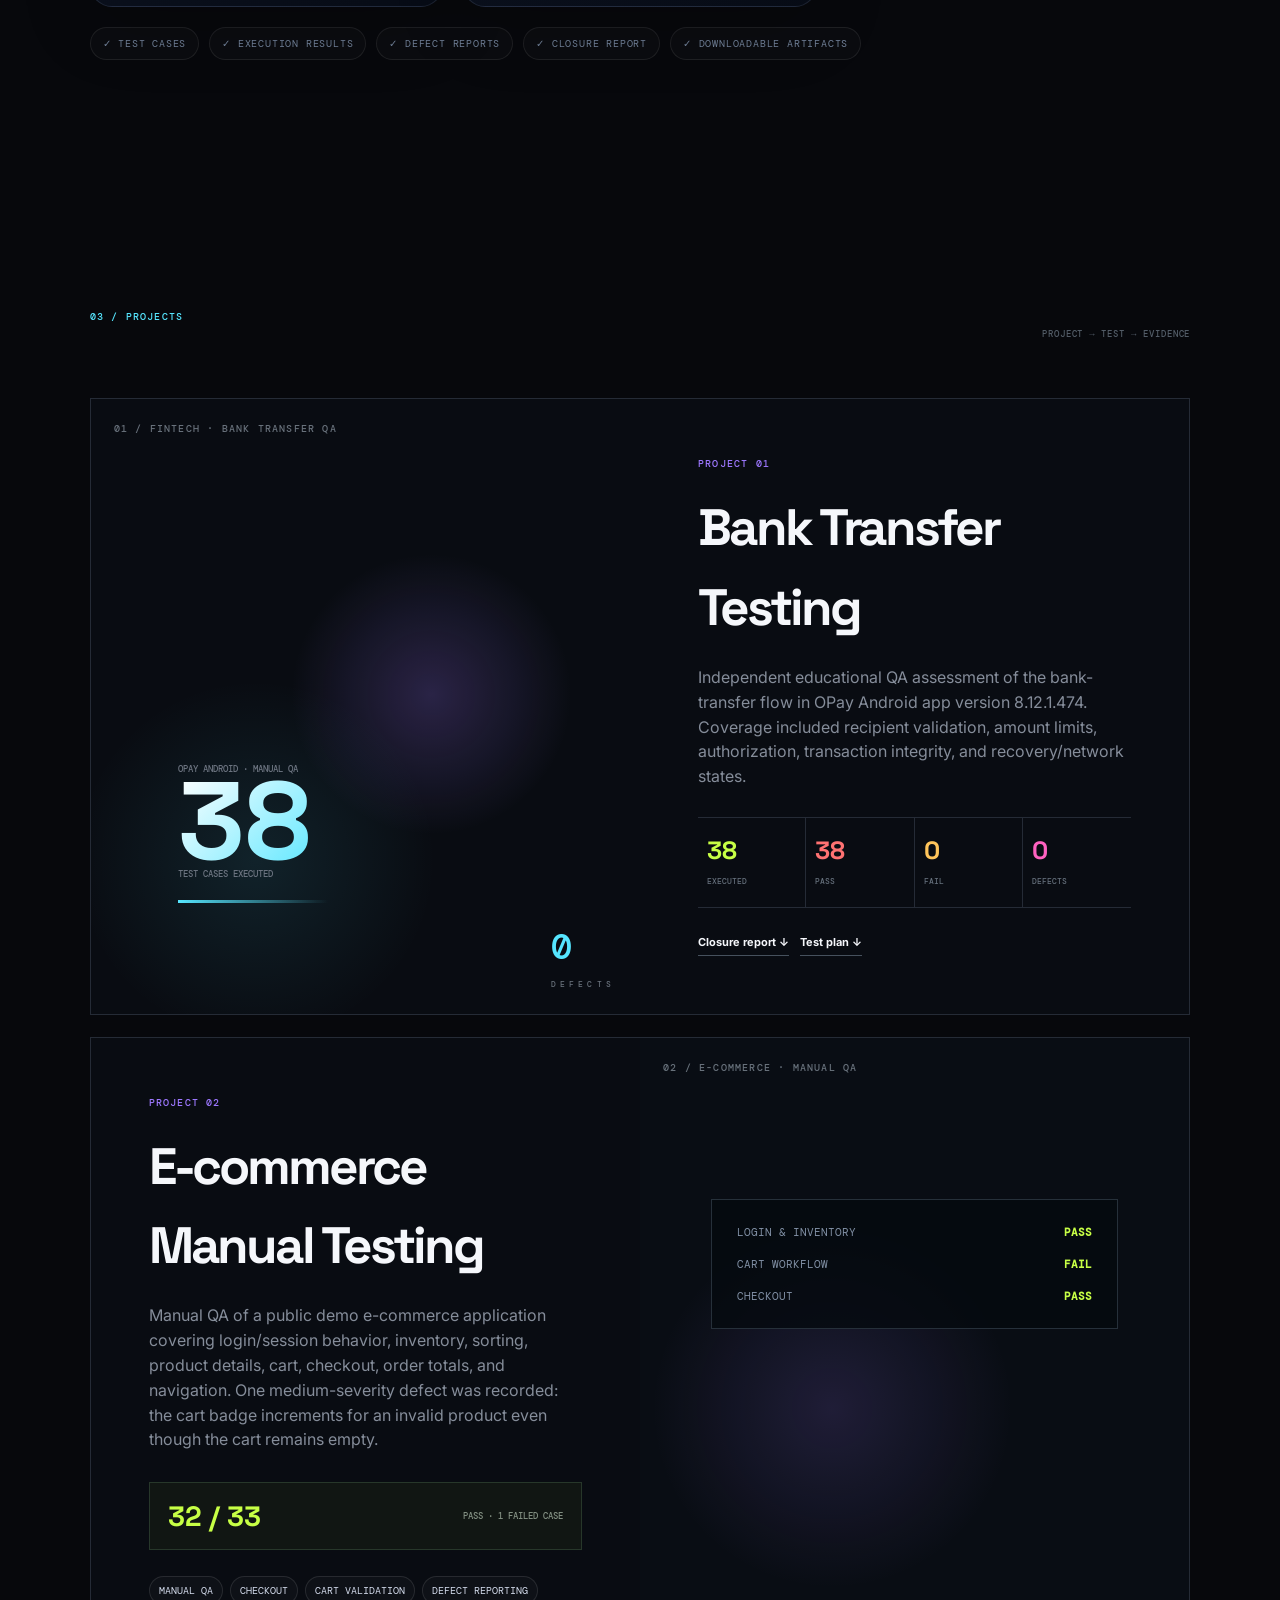
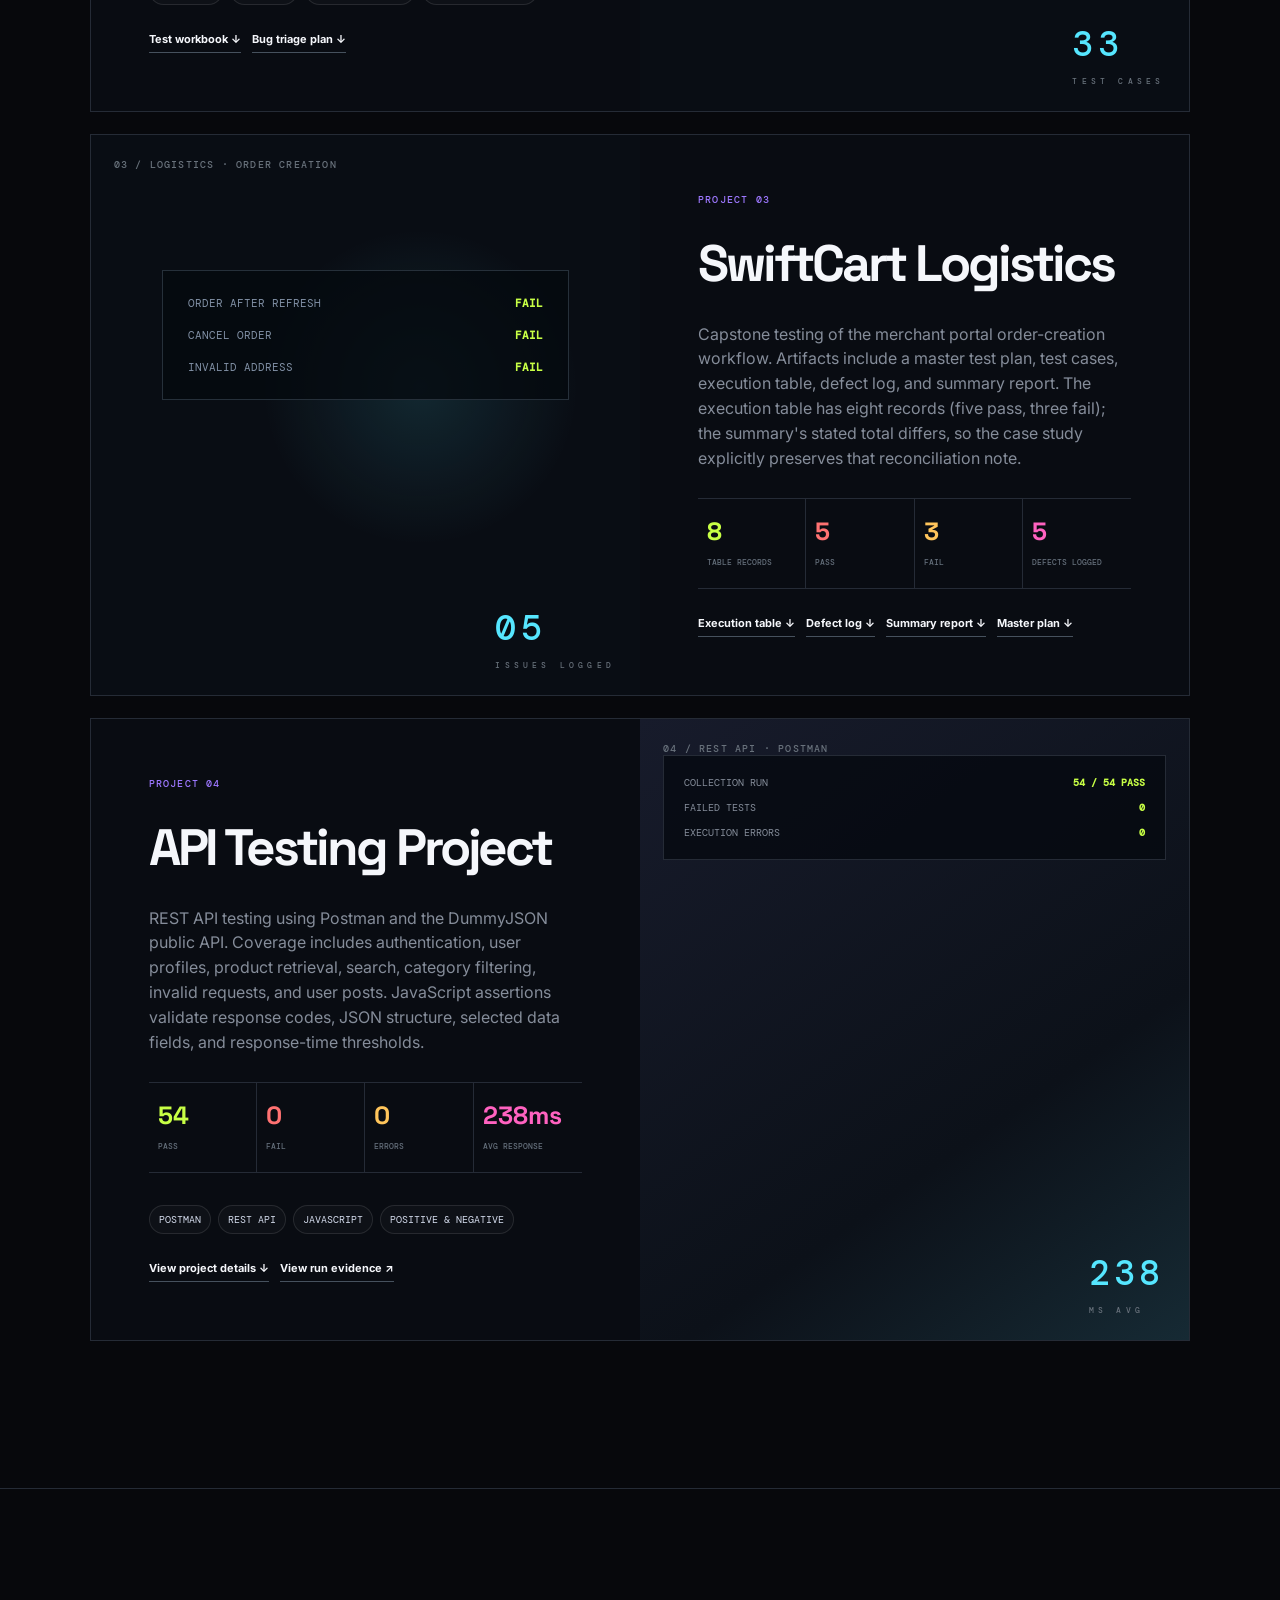
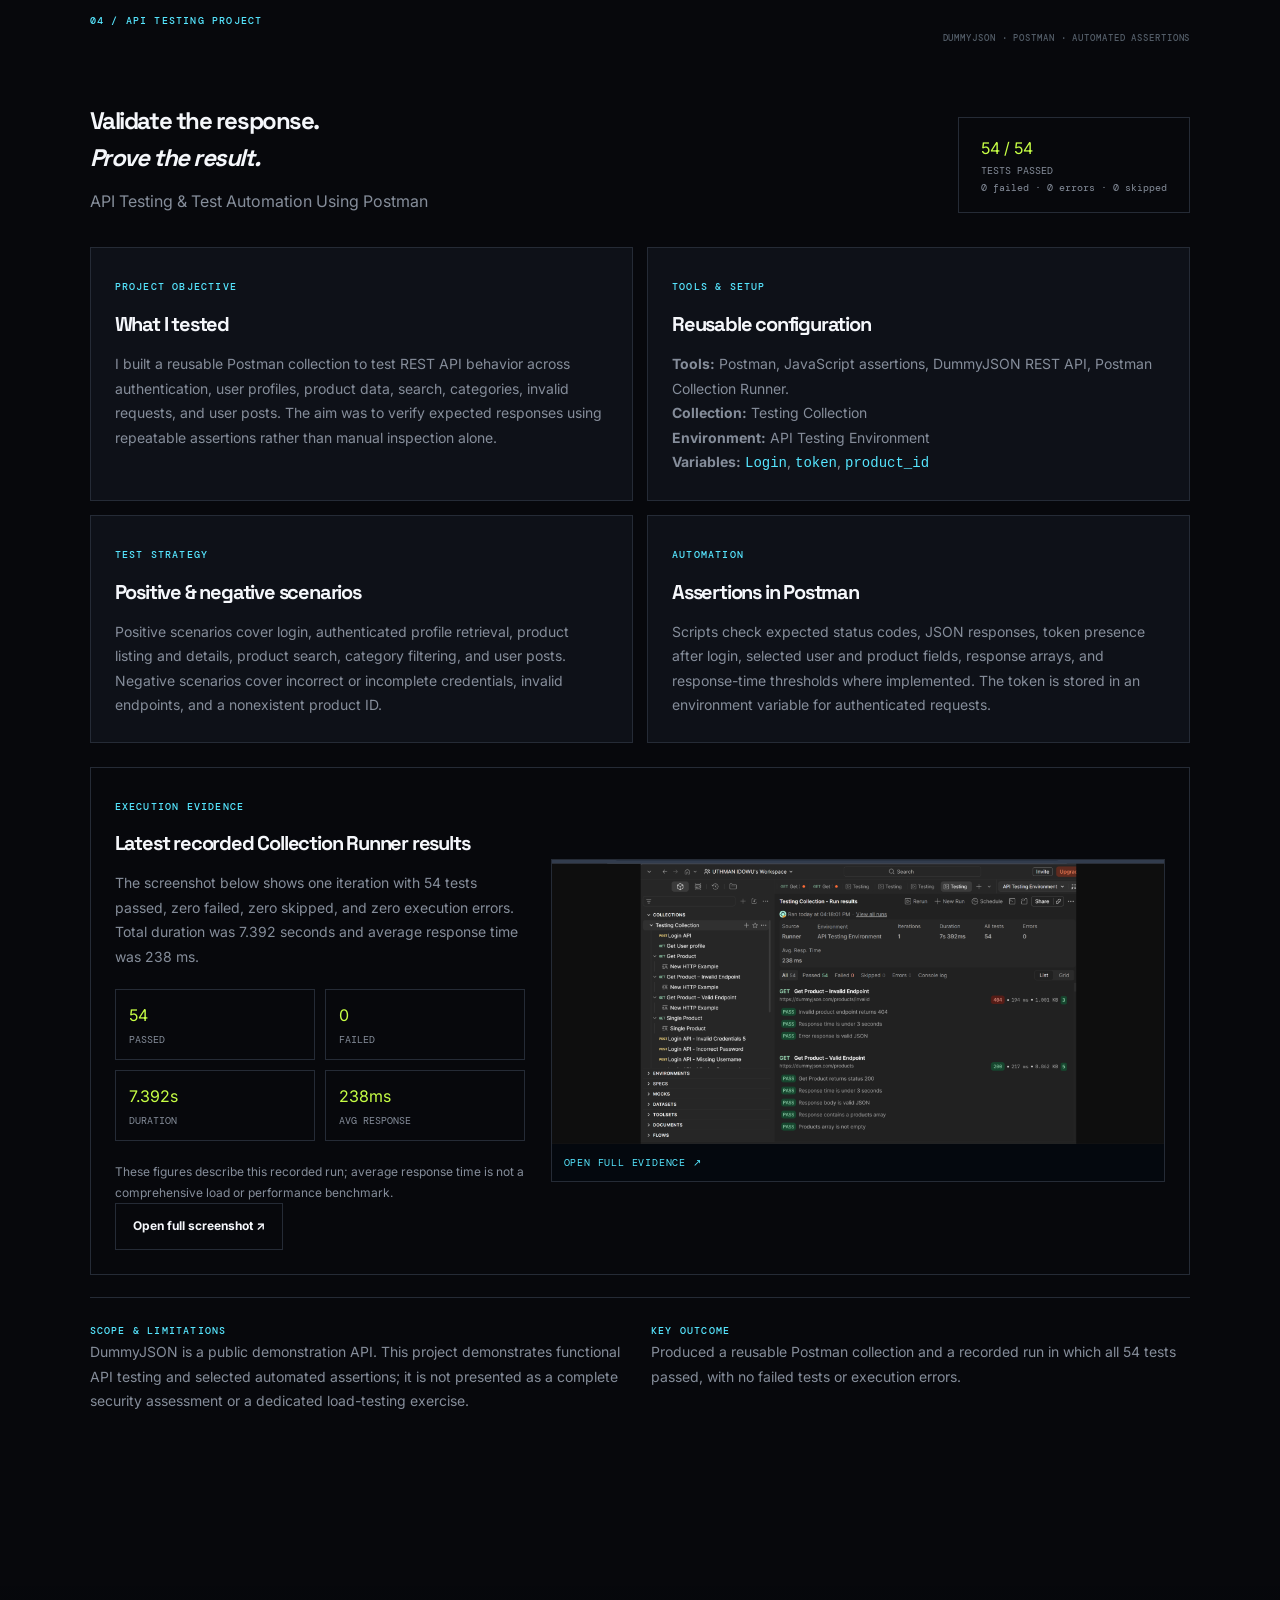
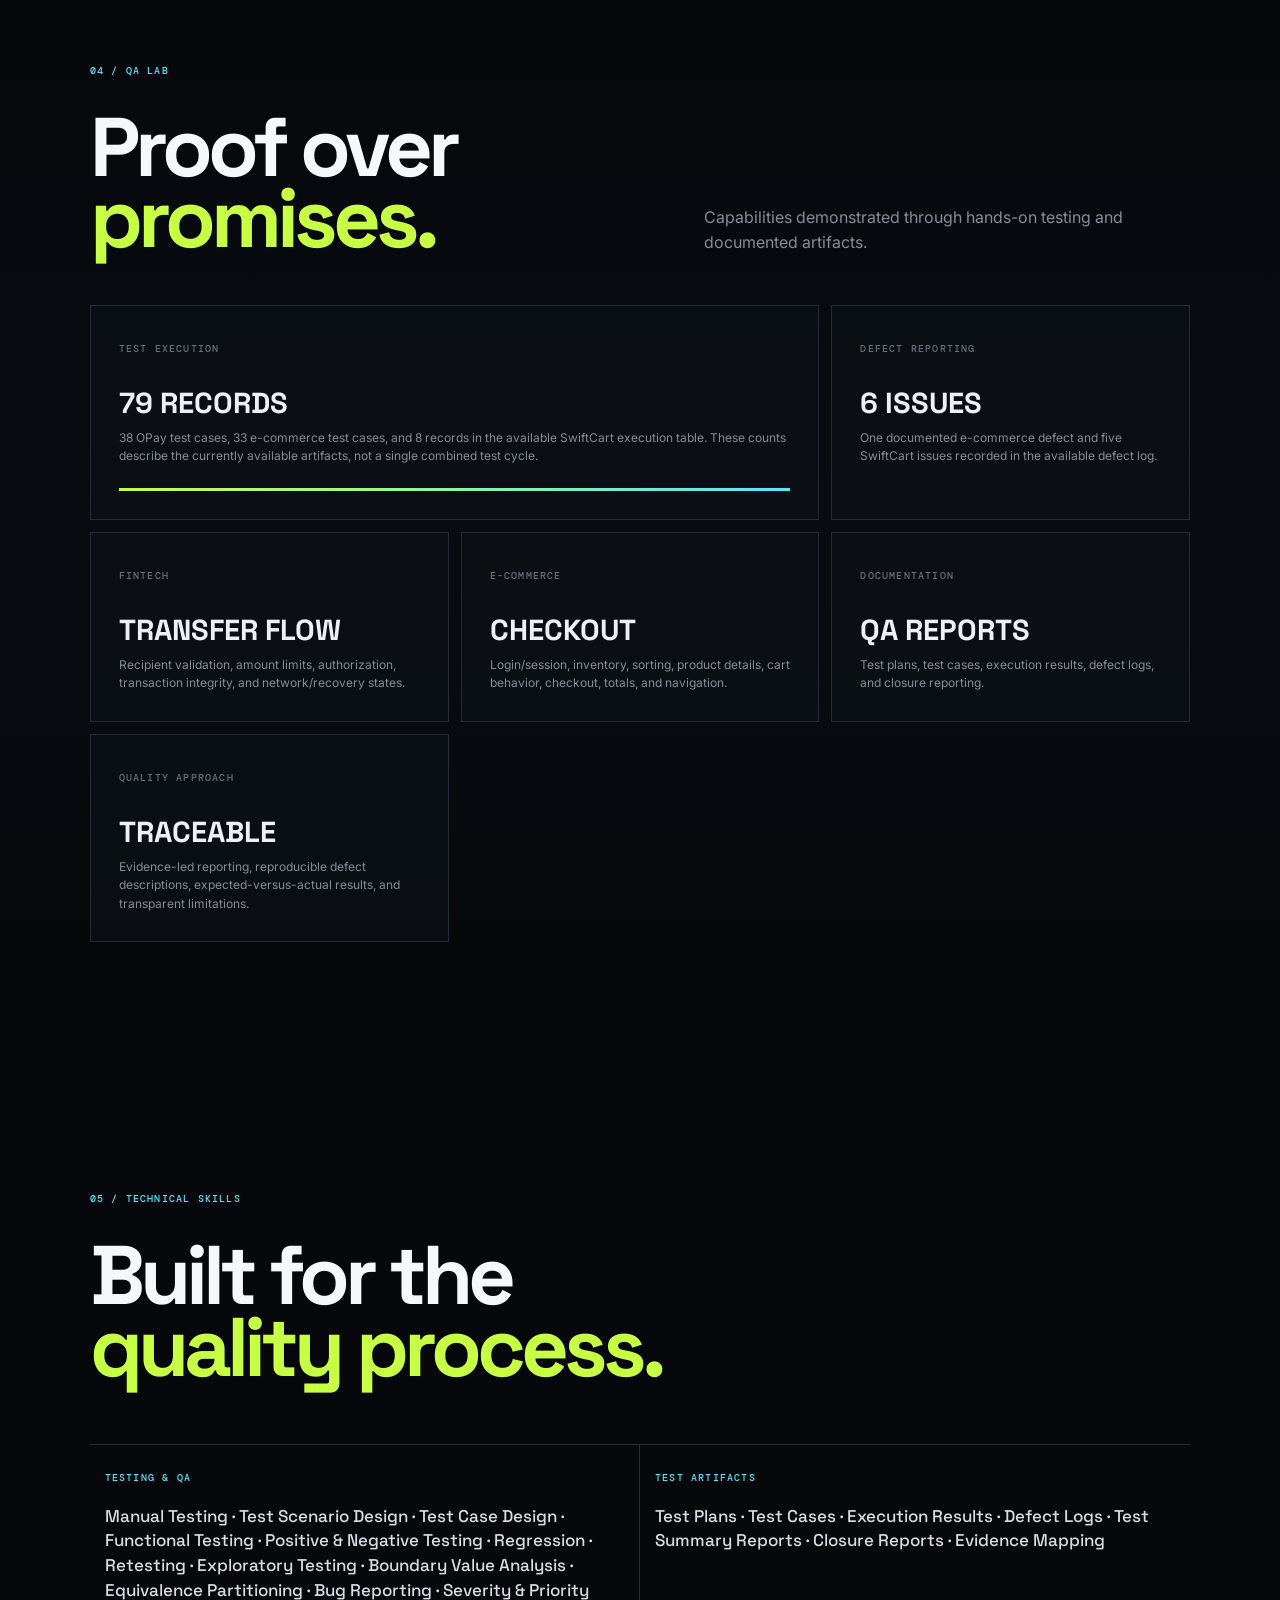
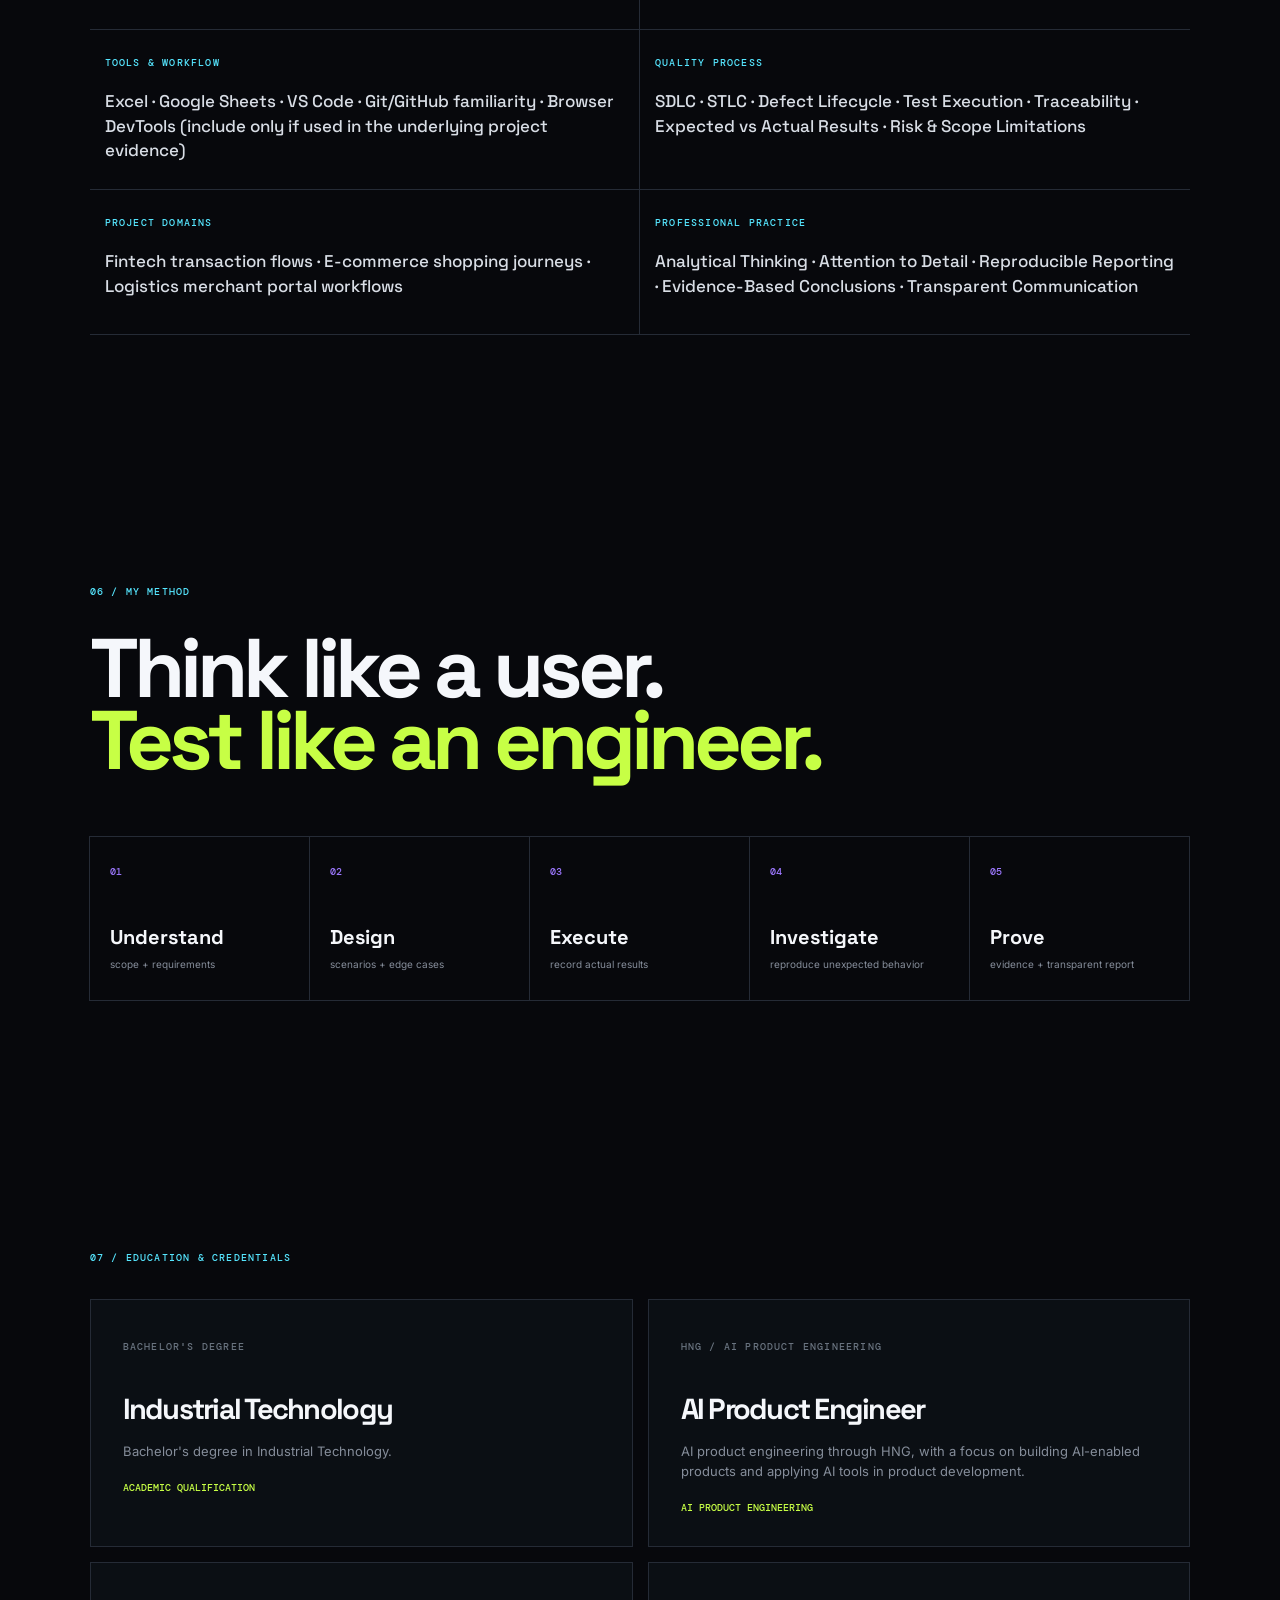
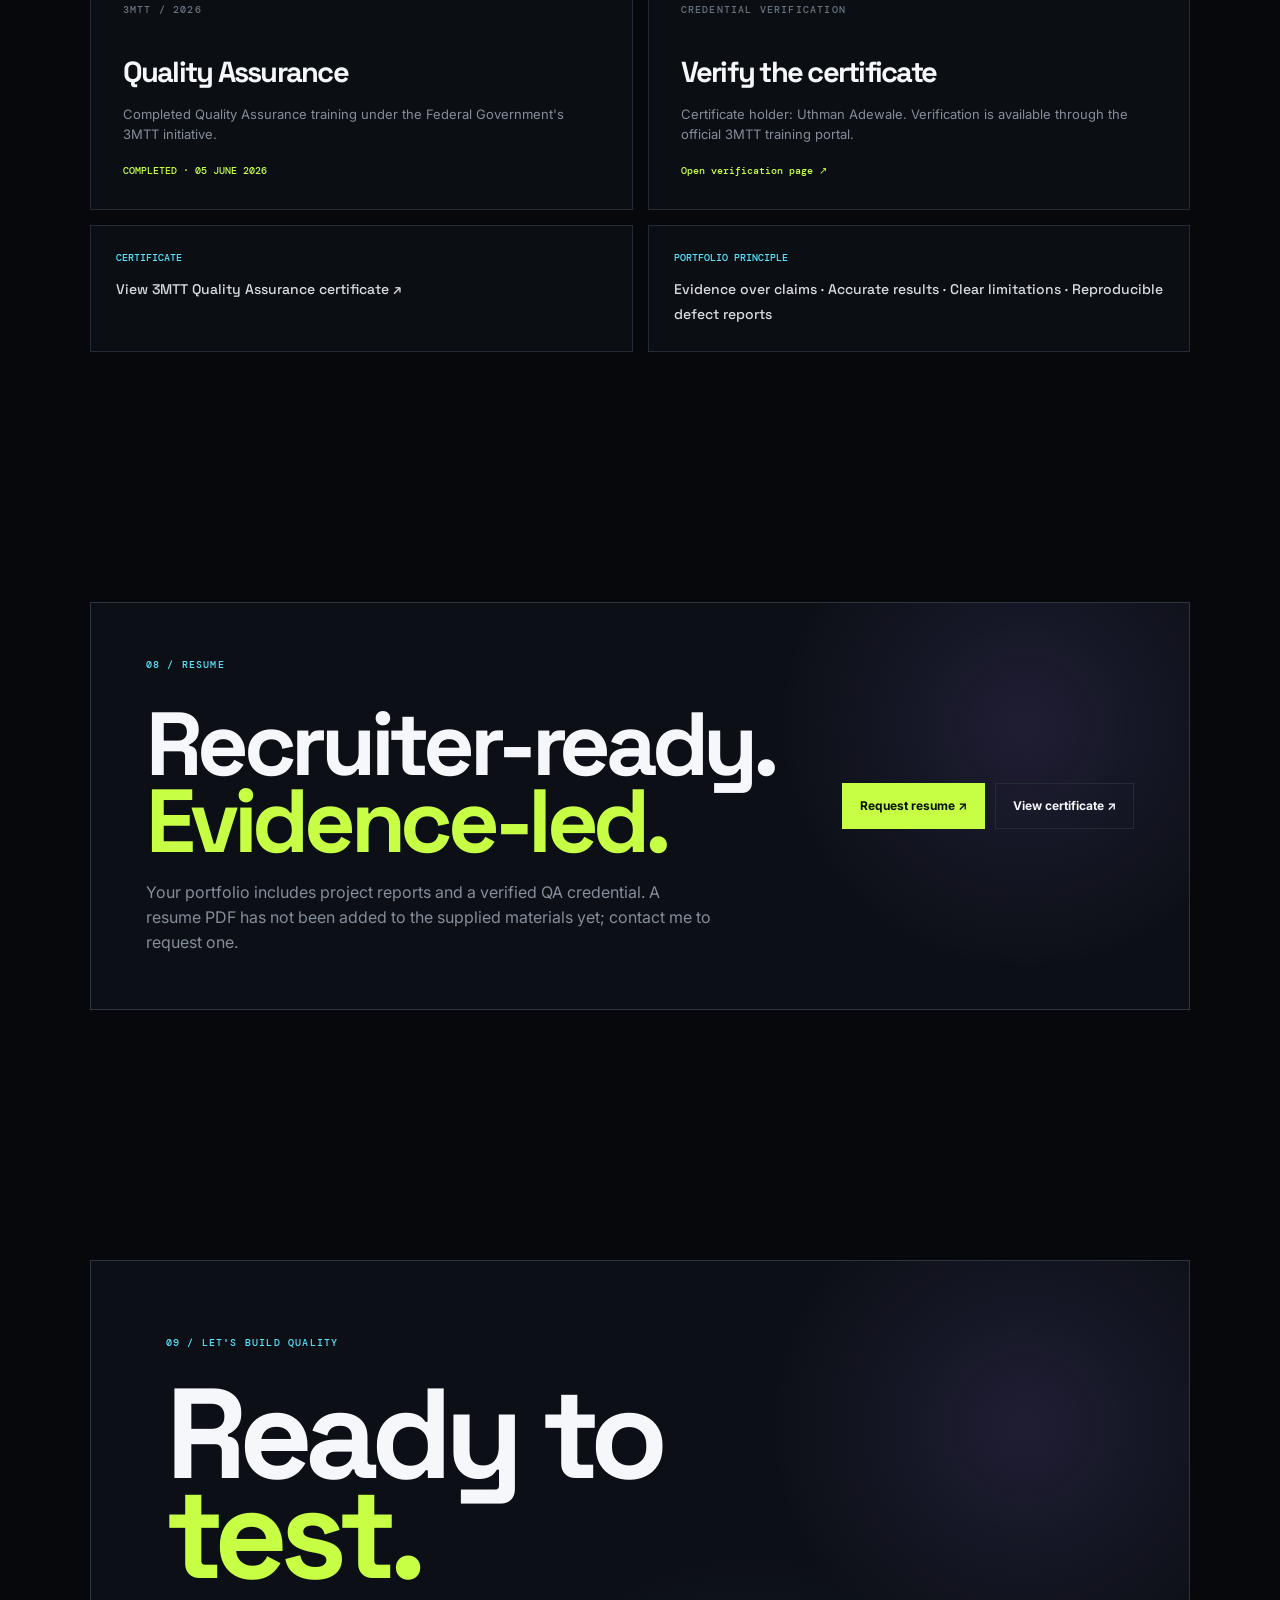
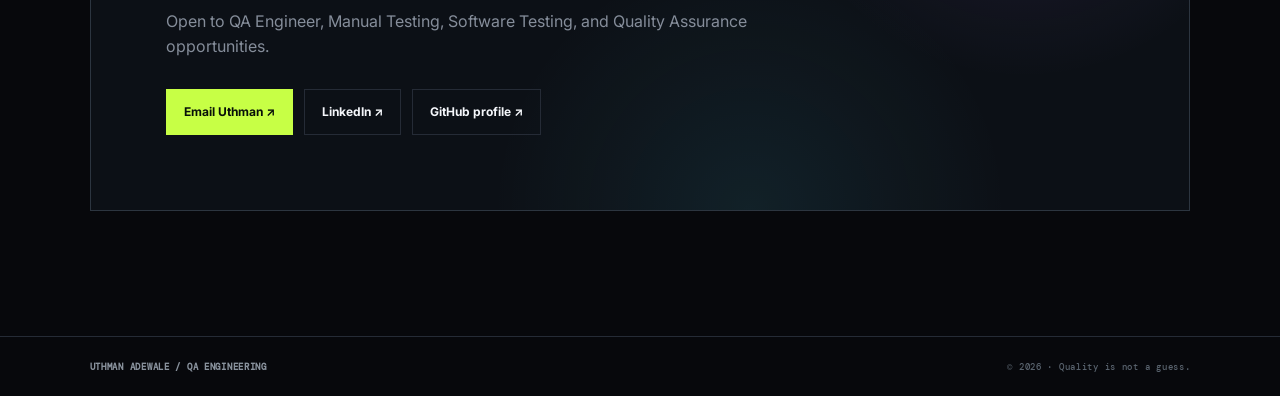
==== commit bc617a5e: "Style API testing evidence card to match portfolio design" ====
--- a/index.html
+++ b/index.html
@@ -72,7 +72,7 @@
     </article>
     <article class="evidence-card">
       <div class="evidence-meta"><span>03 / API TESTING</span><b>POSTMAN RUN RESULTS</b></div>
-      <a class="evidence-shot" href="assets/evidence/postman-collection-run-results.png" target="_blank" rel="noopener" aria-label="Open Postman API test run evidence"><img src="assets/evidence/postman-collection-run-results.png" alt="Postman Collection Runner results showing 54 tests passed and zero failures" loading="lazy"></a>
+      <div class="evidence-shot evidence-preview"><div class="preview-sheet"><small>POSTMAN COLLECTION RUN</small><b>54 / 54</b><span>TESTS PASSED</span><div class="preview-bars"><i></i><i></i><i></i></div><footer>0 FAILED · 0 SKIPPED · 0 ERRORS</footer></div><span>API TEST RESULTS</span></div>
       <h3>REST API Test Execution</h3><p>Postman collection testing of authentication, user profiles, product retrieval, search, categories, and negative scenarios against the DummyJSON public API.</p>
       <div class="evidence-stats"><b>54</b><span>EXECUTED</span><b>54</b><span>PASS</span><b>0</b><span>FAIL</span><b>0</b><span>ERRORS</span></div>
       <a class="evidence-link" href="assets/evidence/postman-collection-run-results.png" target="_blank" rel="noopener">View run evidence ↗</a>
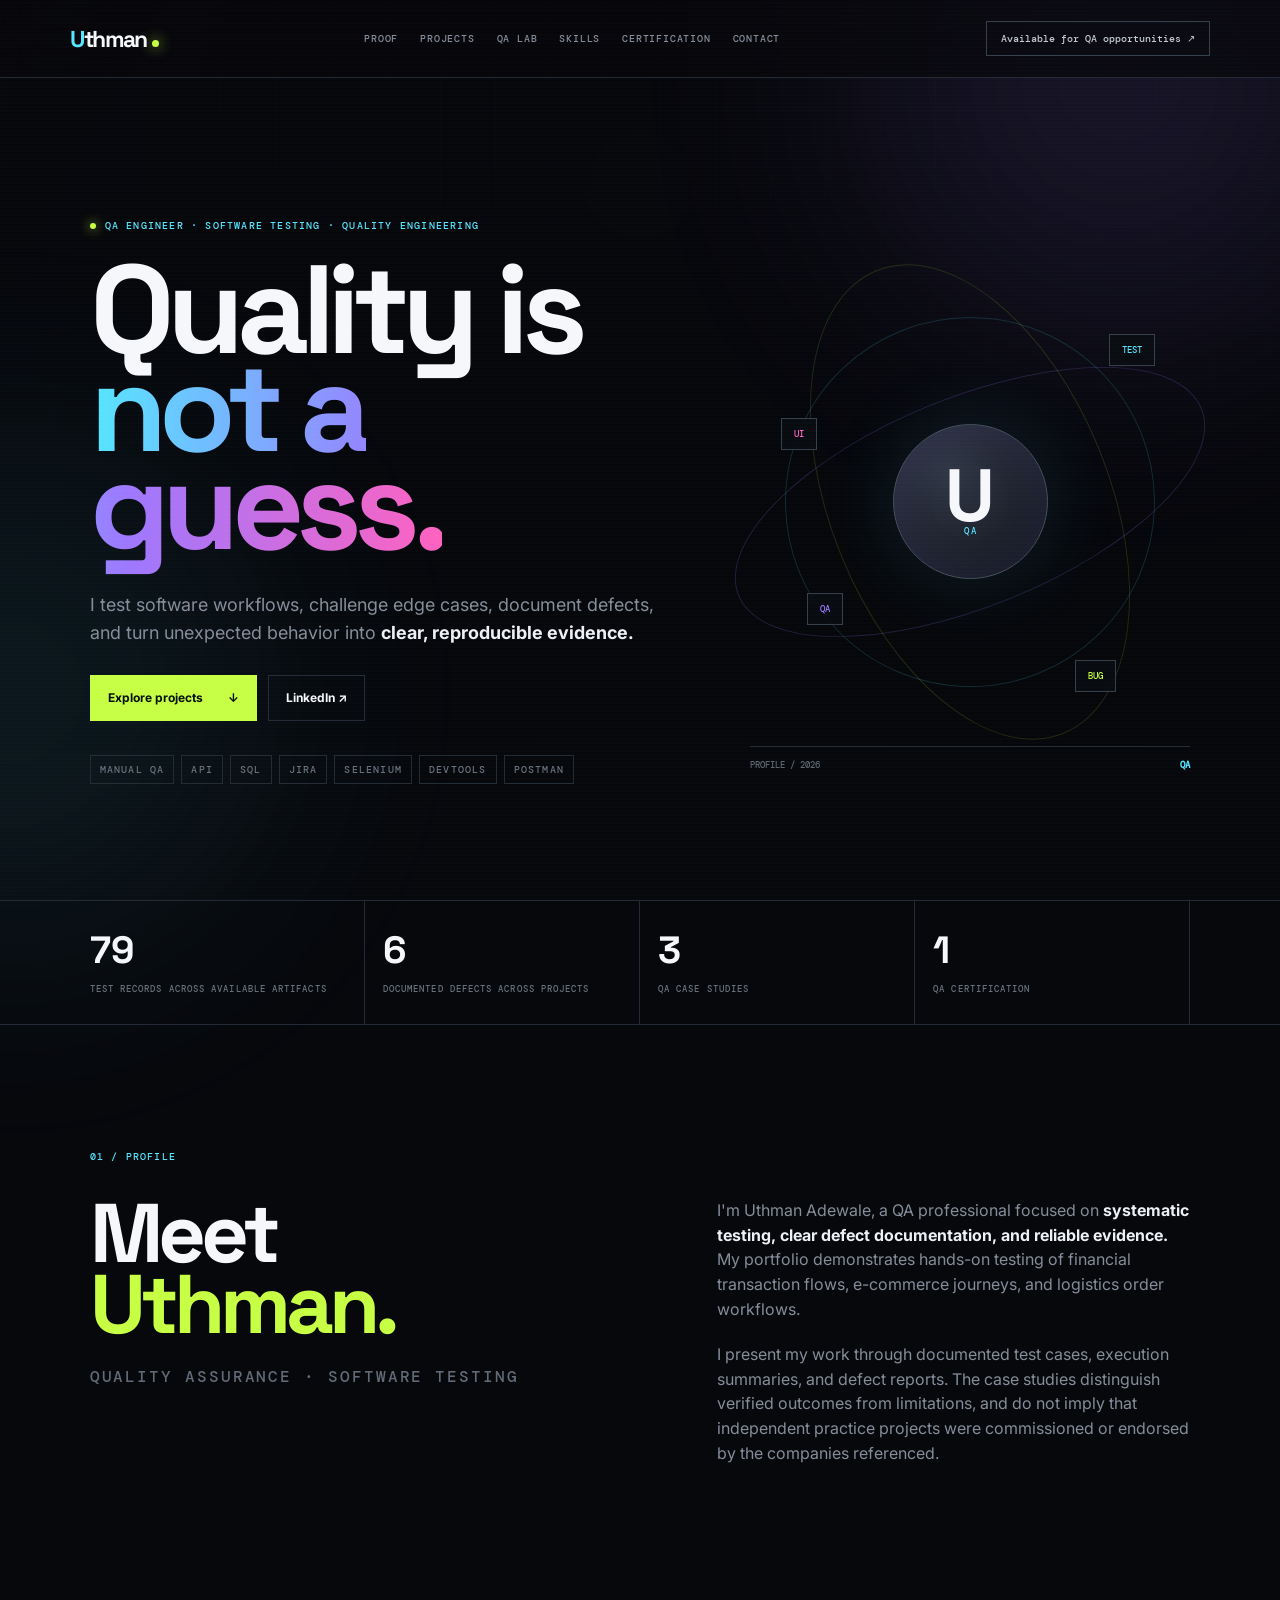
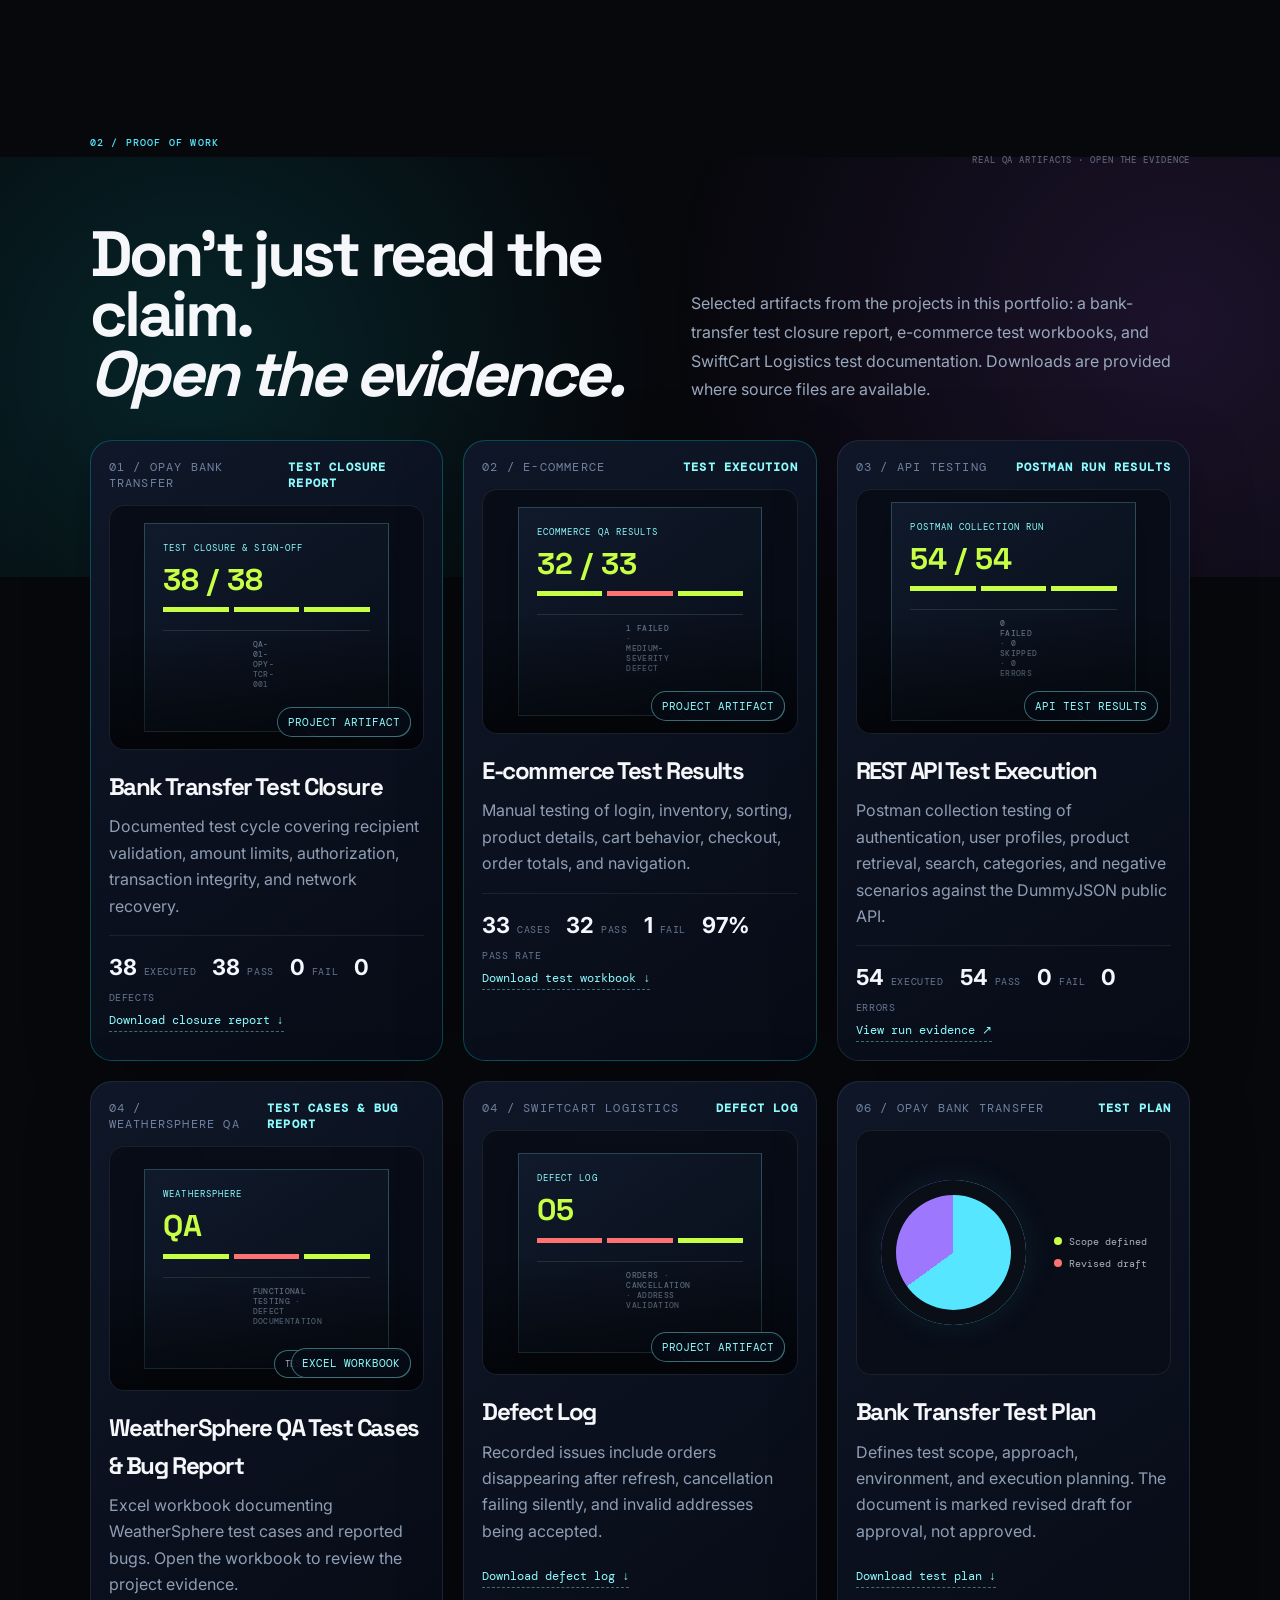
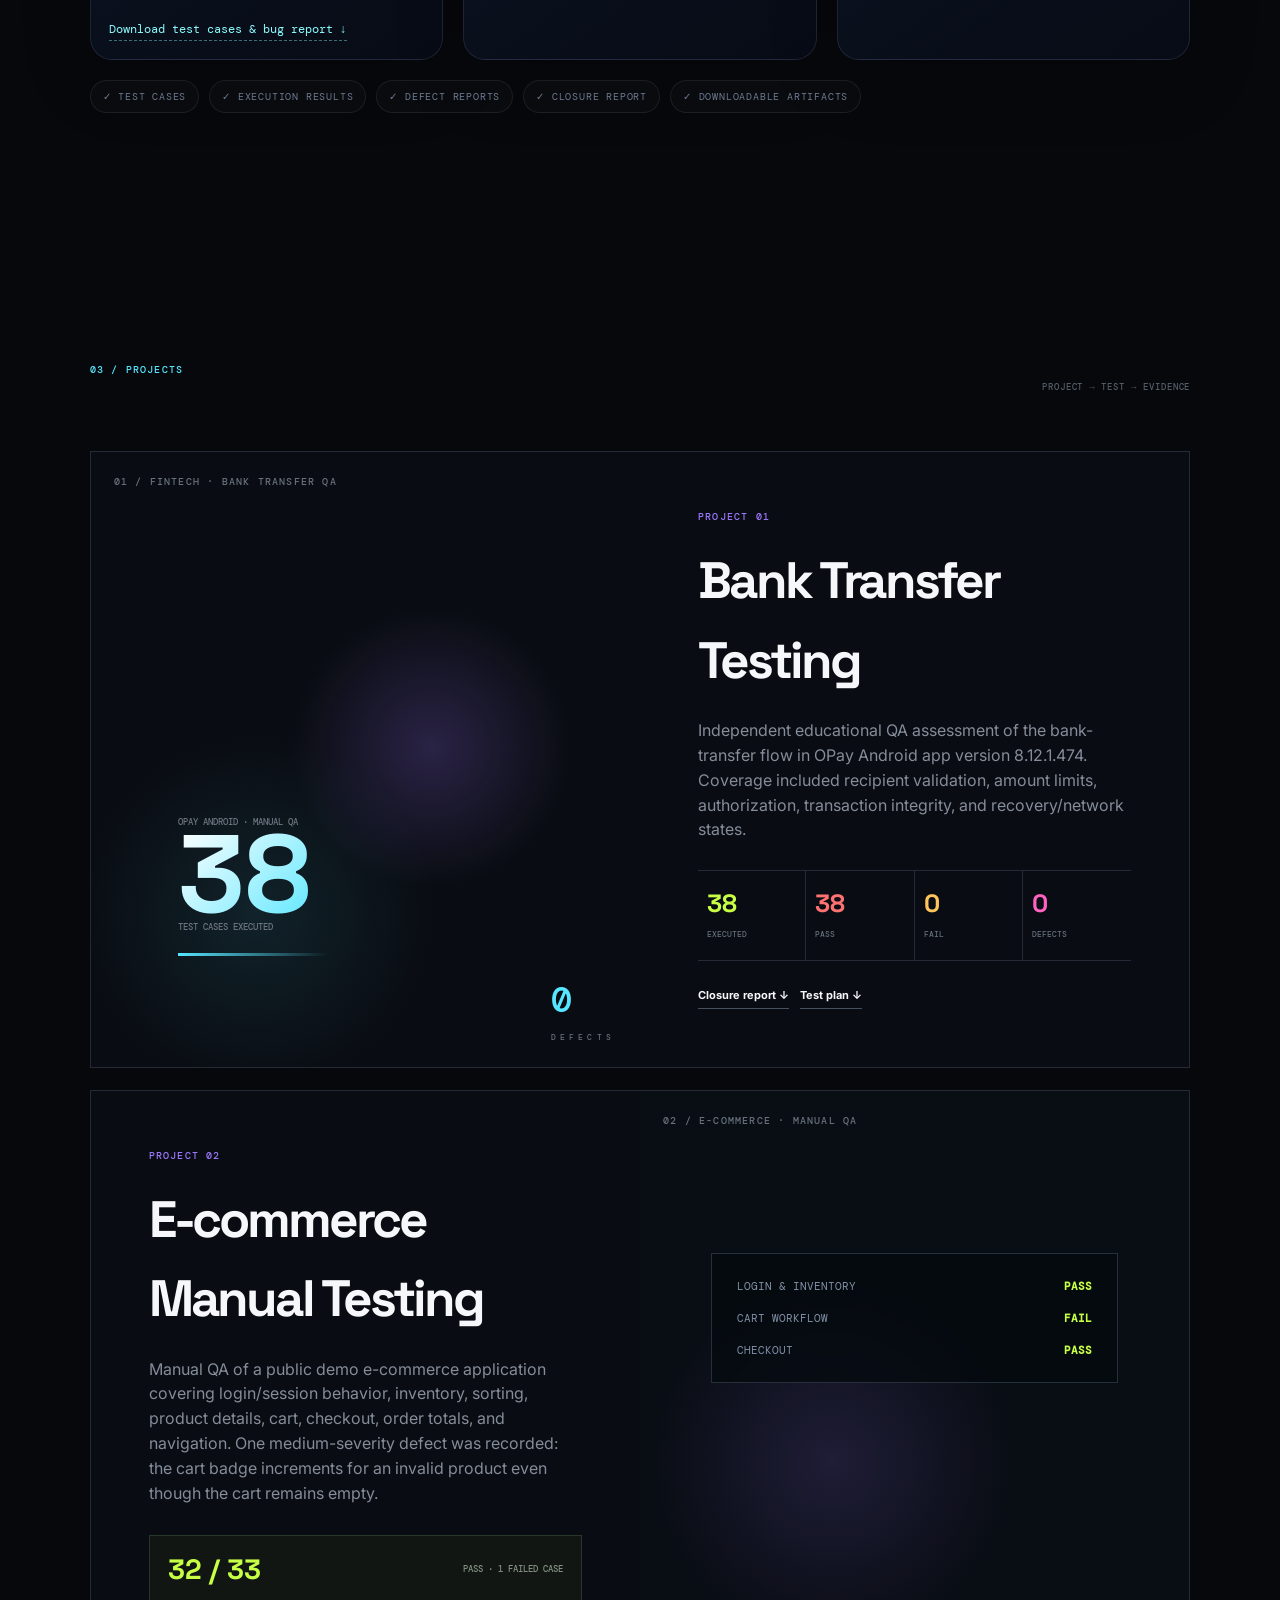
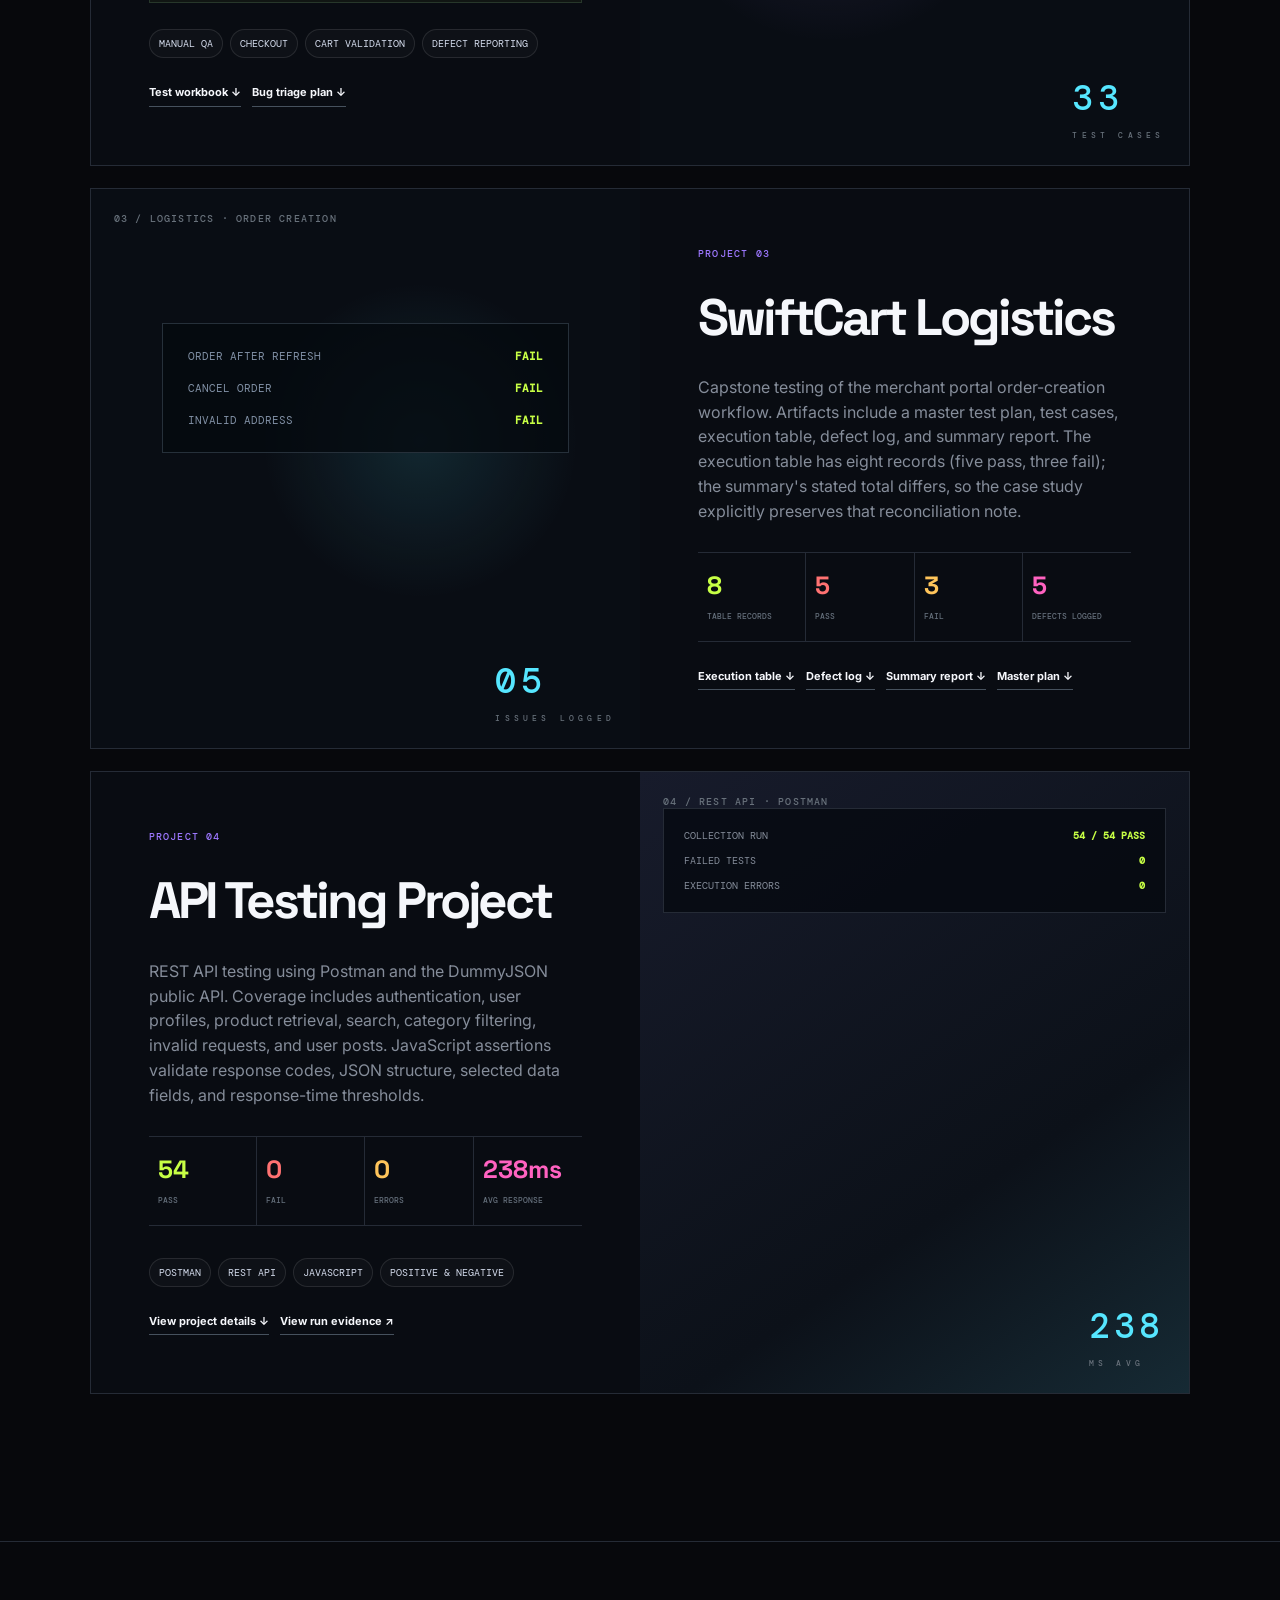
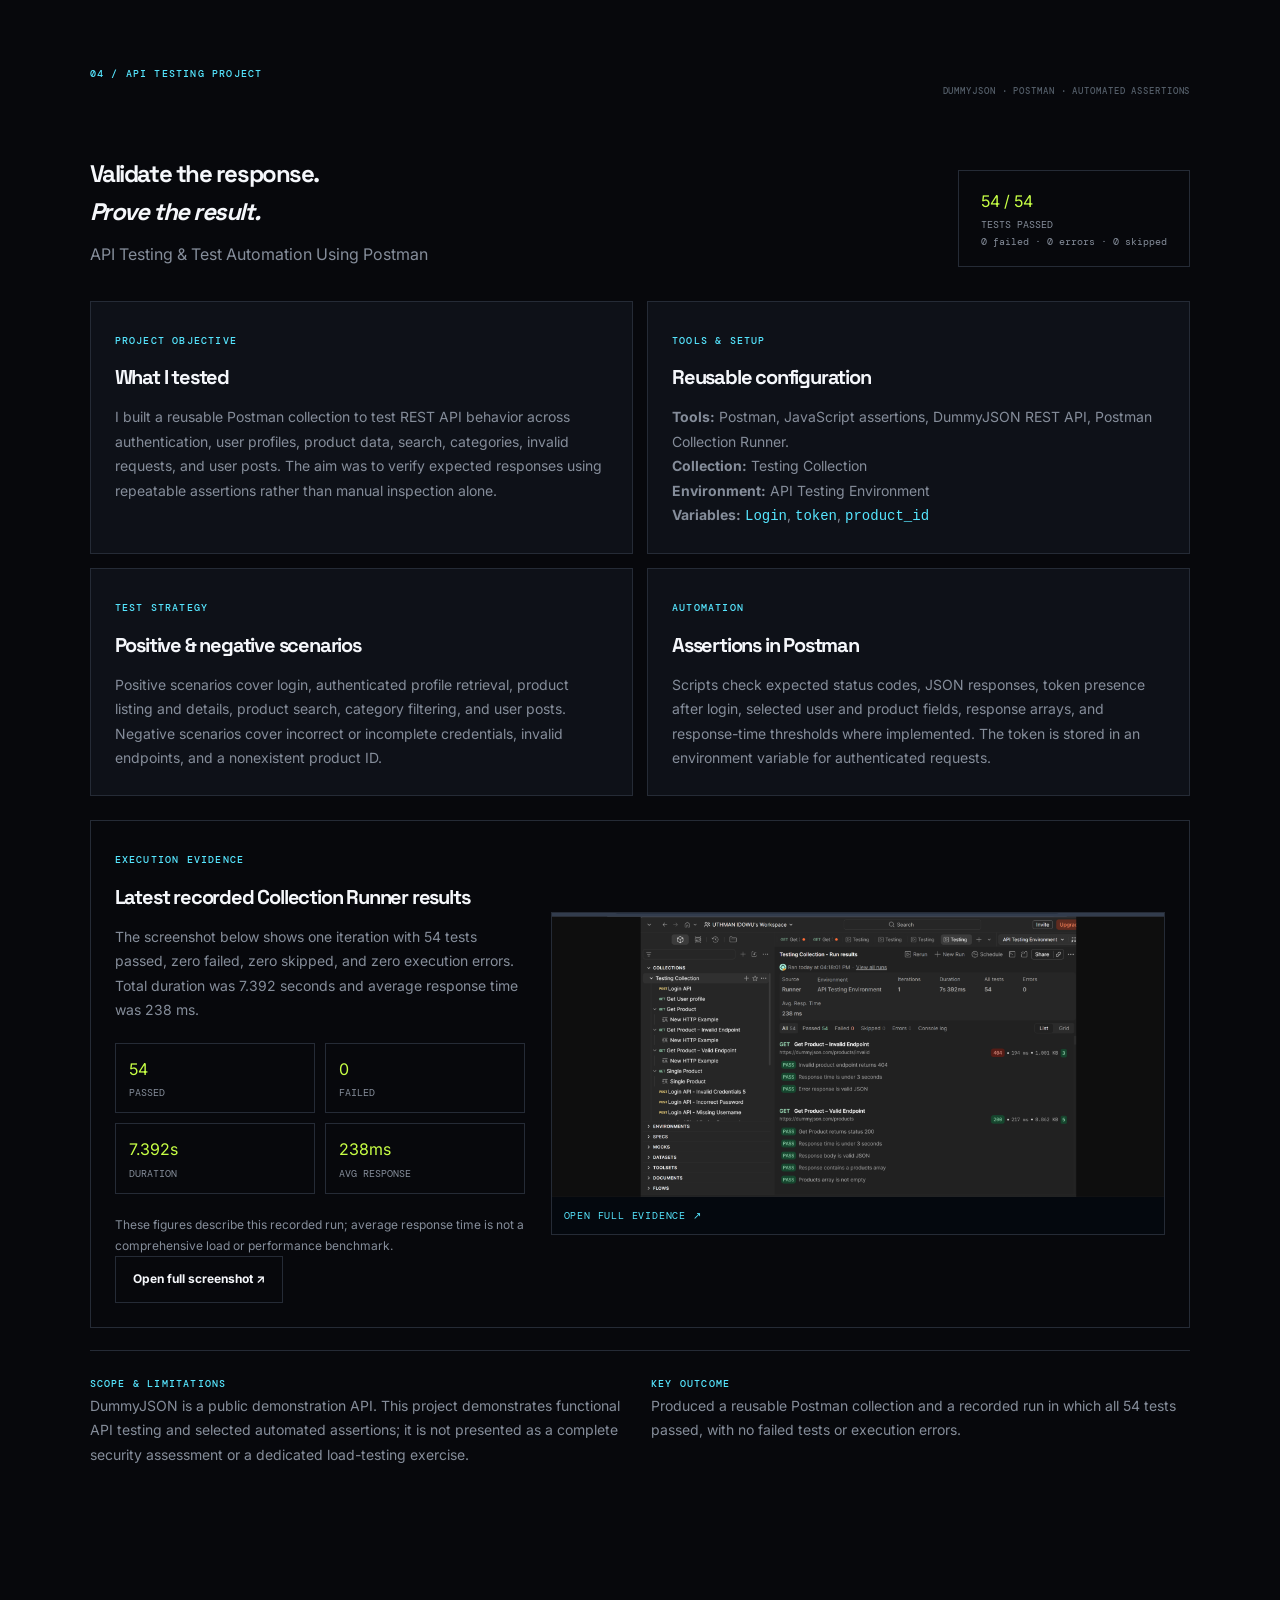
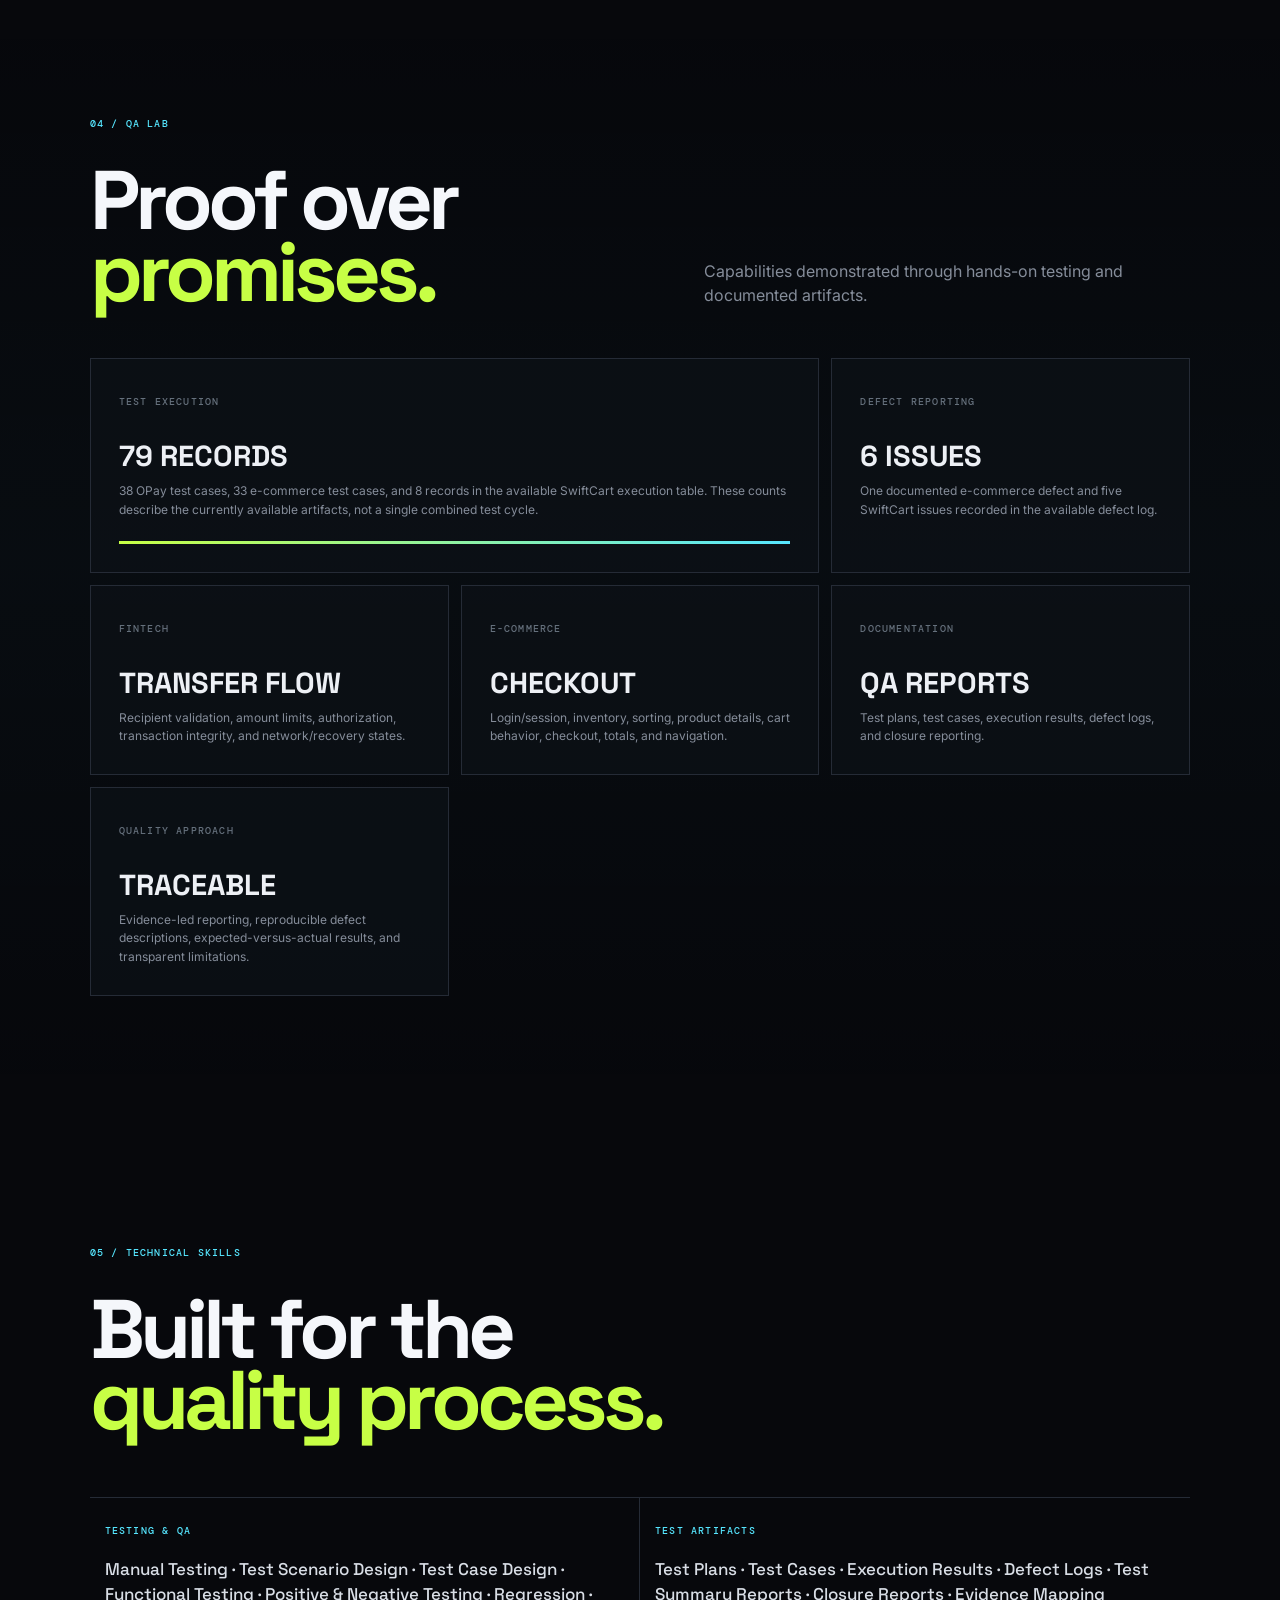
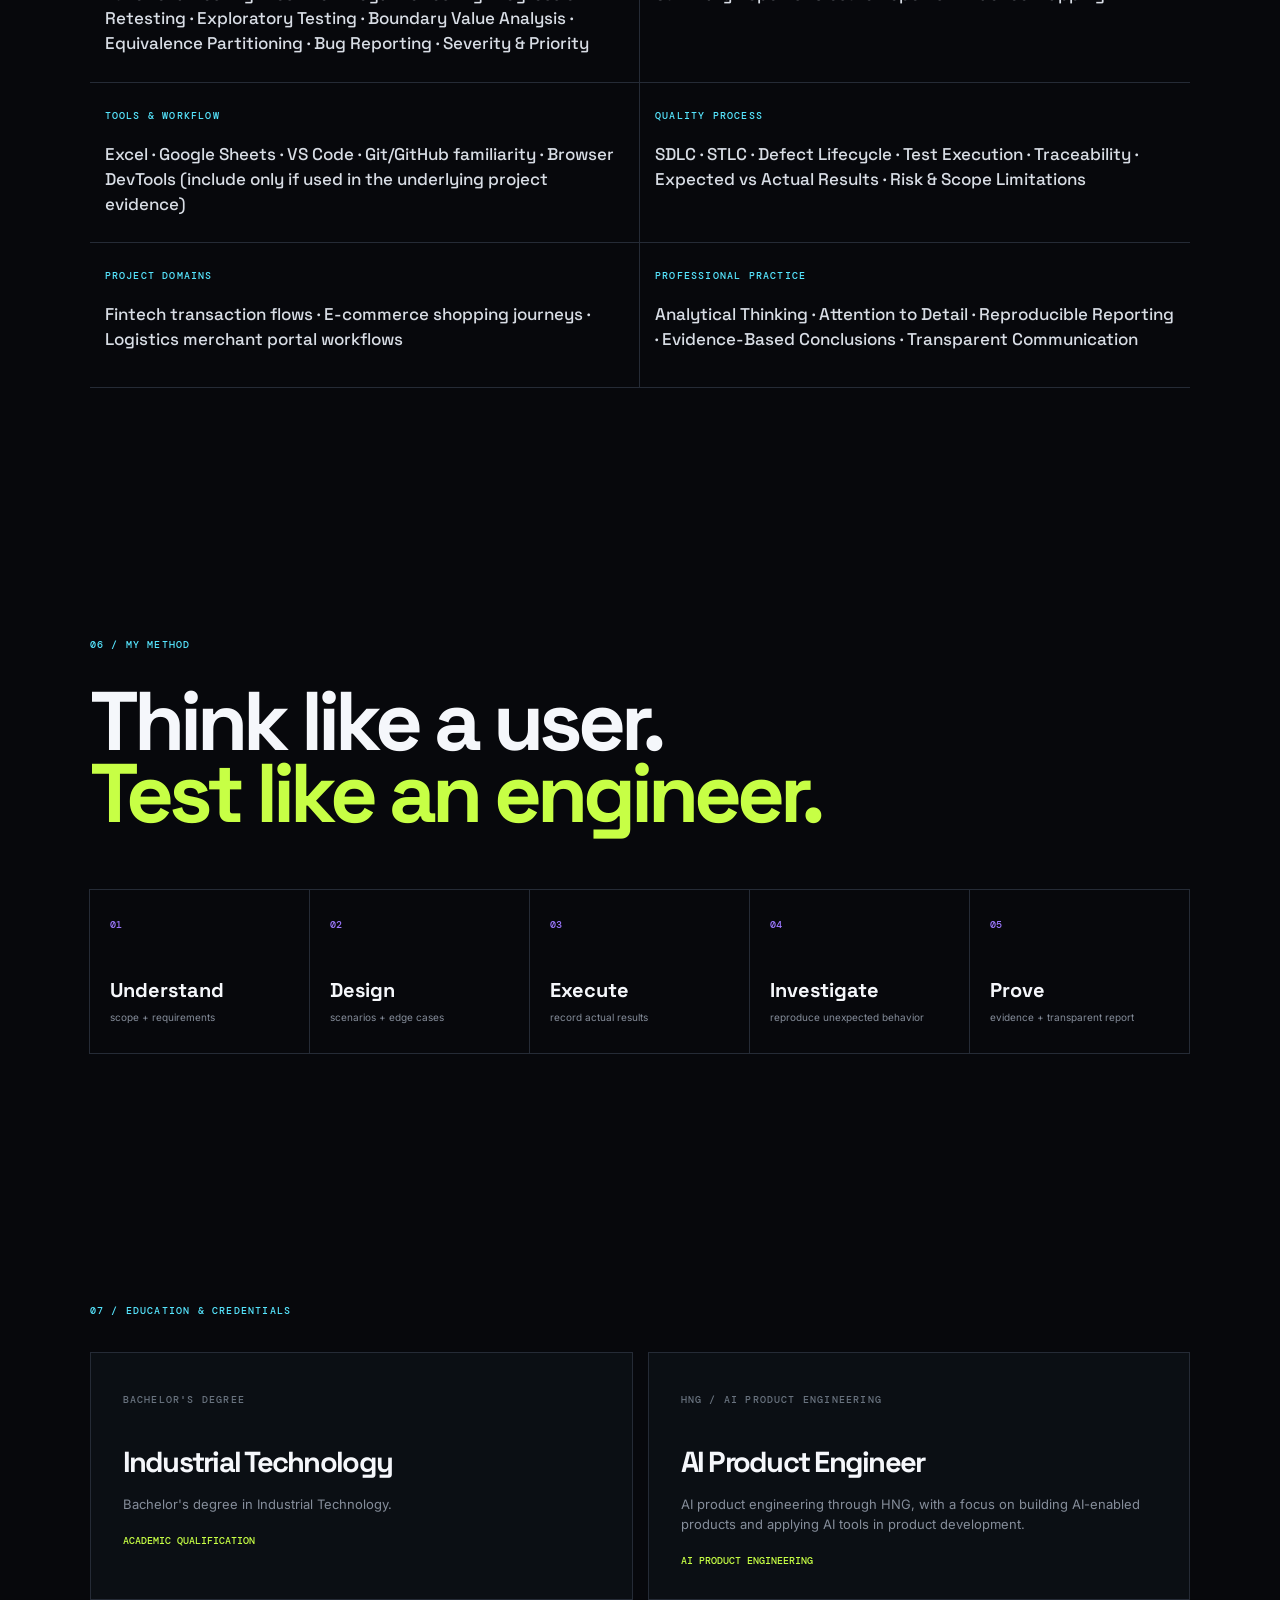
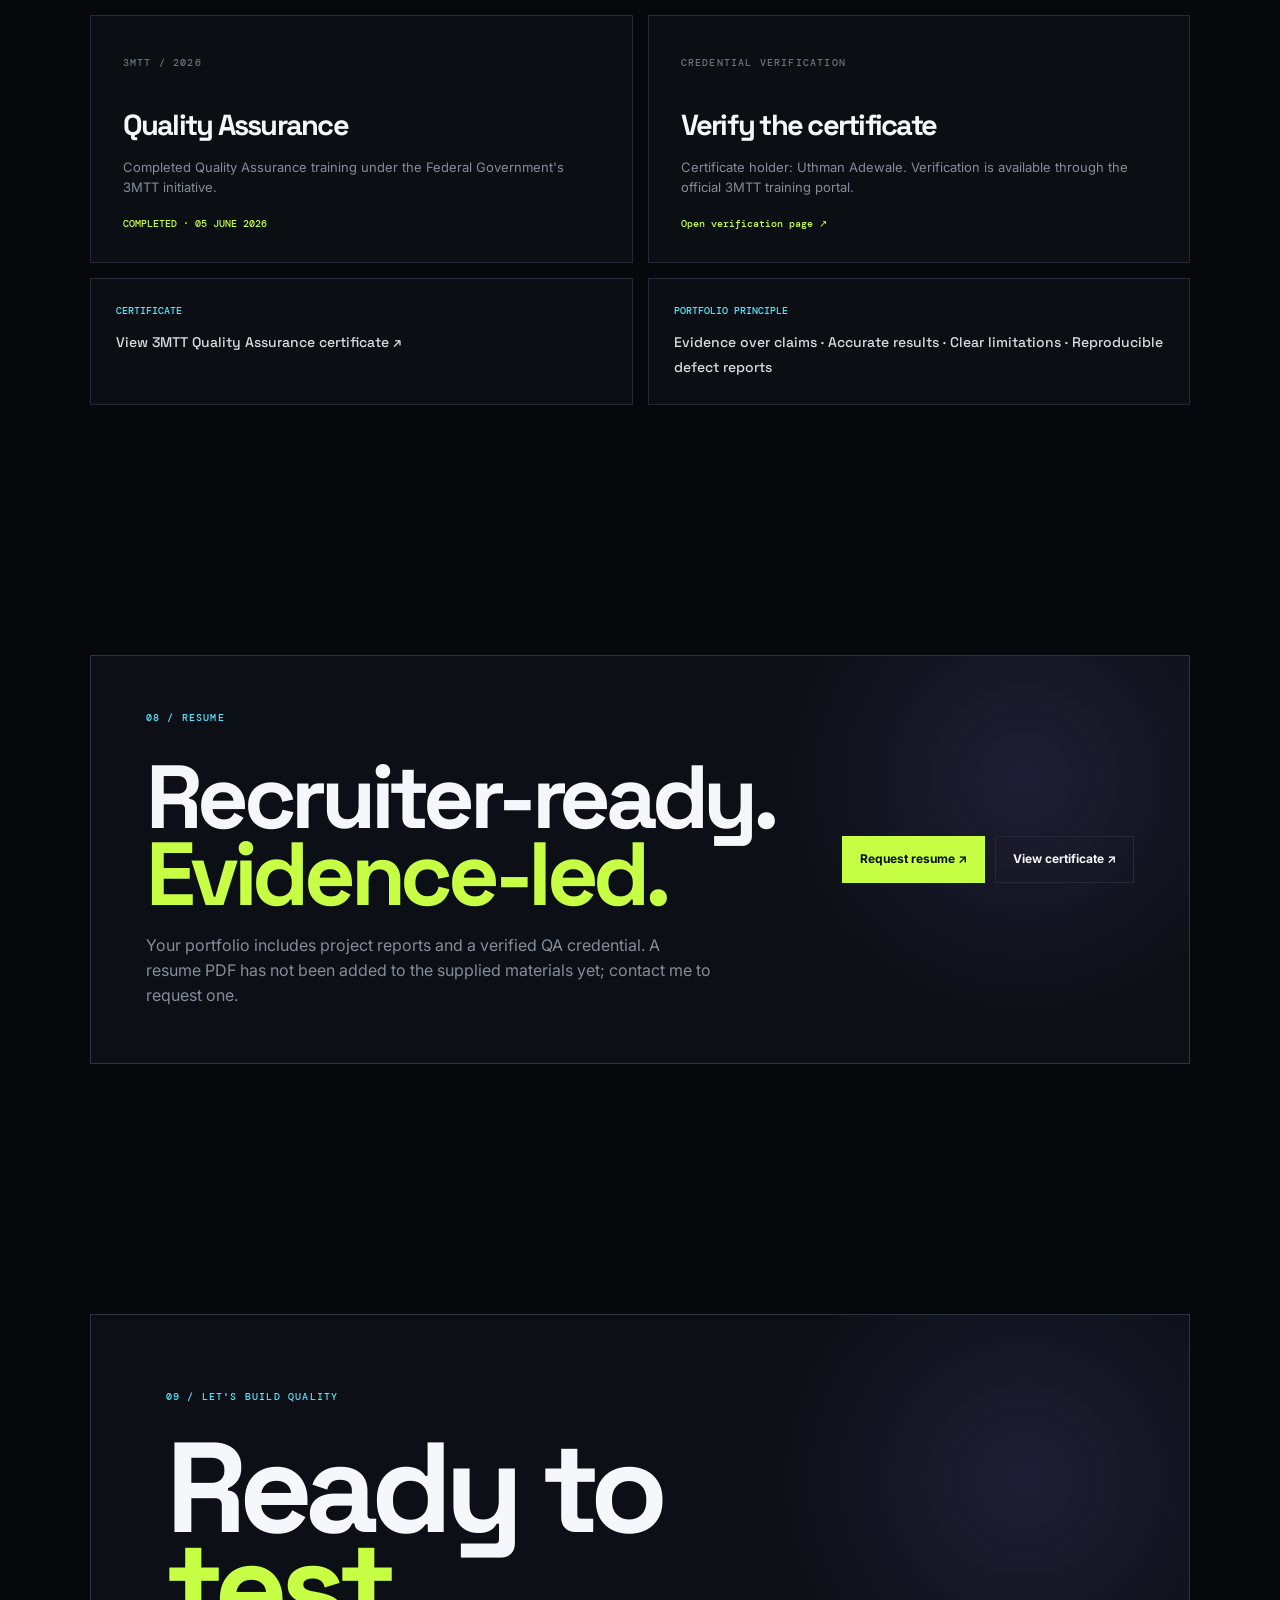
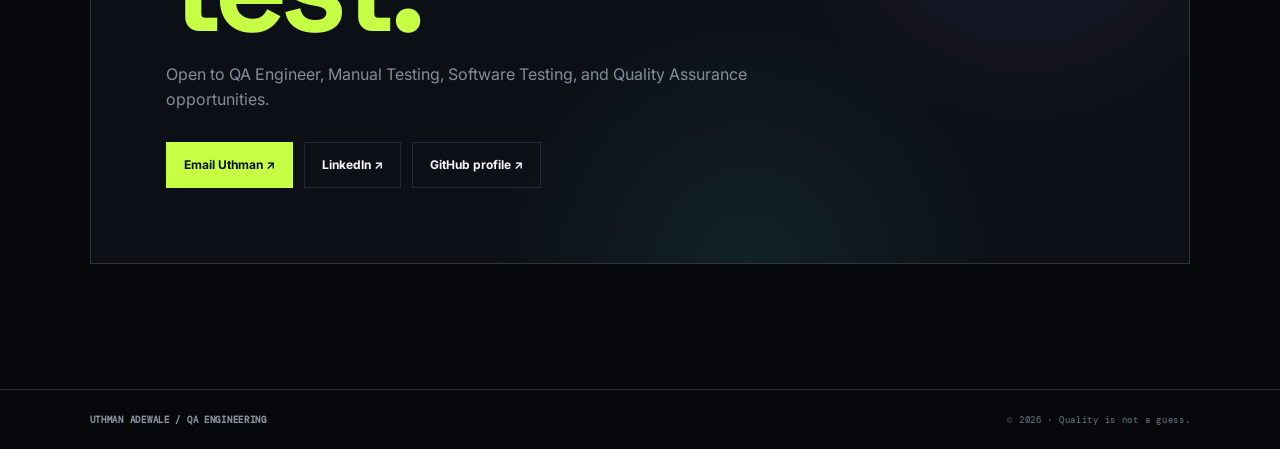
==== commit 113e26ec: "Add WeatherSphere QA as separate evidence card" ====
--- a/index.html
+++ b/index.html
@@ -76,6 +76,13 @@
       <h3>REST API Test Execution</h3><p>Postman collection testing of authentication, user profiles, product retrieval, search, categories, and negative scenarios against the DummyJSON public API.</p>
       <div class="evidence-stats"><b>54</b><span>EXECUTED</span><b>54</b><span>PASS</span><b>0</b><span>FAIL</span><b>0</b><span>ERRORS</span></div>
       <a class="evidence-link" href="assets/evidence/postman-collection-run-results.png" target="_blank" rel="noopener">View run evidence ↗</a>
+    </article>
+    <article class="evidence-card">
+      <div class="evidence-meta"><span>04 / WEATHERSPHERE QA</span><b>TEST CASES & BUG REPORT</b></div>
+      <div class="evidence-shot evidence-preview"><div class="preview-sheet"><small>WEATHERSPHERE</small><b>QA</b><span>TEST CASES &amp; BUG REPORT</span><div class="preview-bars"><i></i><i class="warn"></i><i></i></div><footer>FUNCTIONAL TESTING · DEFECT DOCUMENTATION</footer></div><span>EXCEL WORKBOOK</span></div>
+      <h3>WeatherSphere QA Test Cases &amp; Bug Report</h3>
+      <p>Excel workbook documenting WeatherSphere test cases and reported bugs. Open the workbook to review the project evidence.</p>
+      <a class="evidence-link" href="assets/evidence/WeatherSphere_QA_Test_Cases_and_Bug_Report.xlsx" download>Download test cases &amp; bug report ↓</a>
     </article>
     <article class="evidence-card">
       <div class="evidence-meta"><span>04 / SWIFTCART LOGISTICS</span><b>DEFECT LOG</b></div>
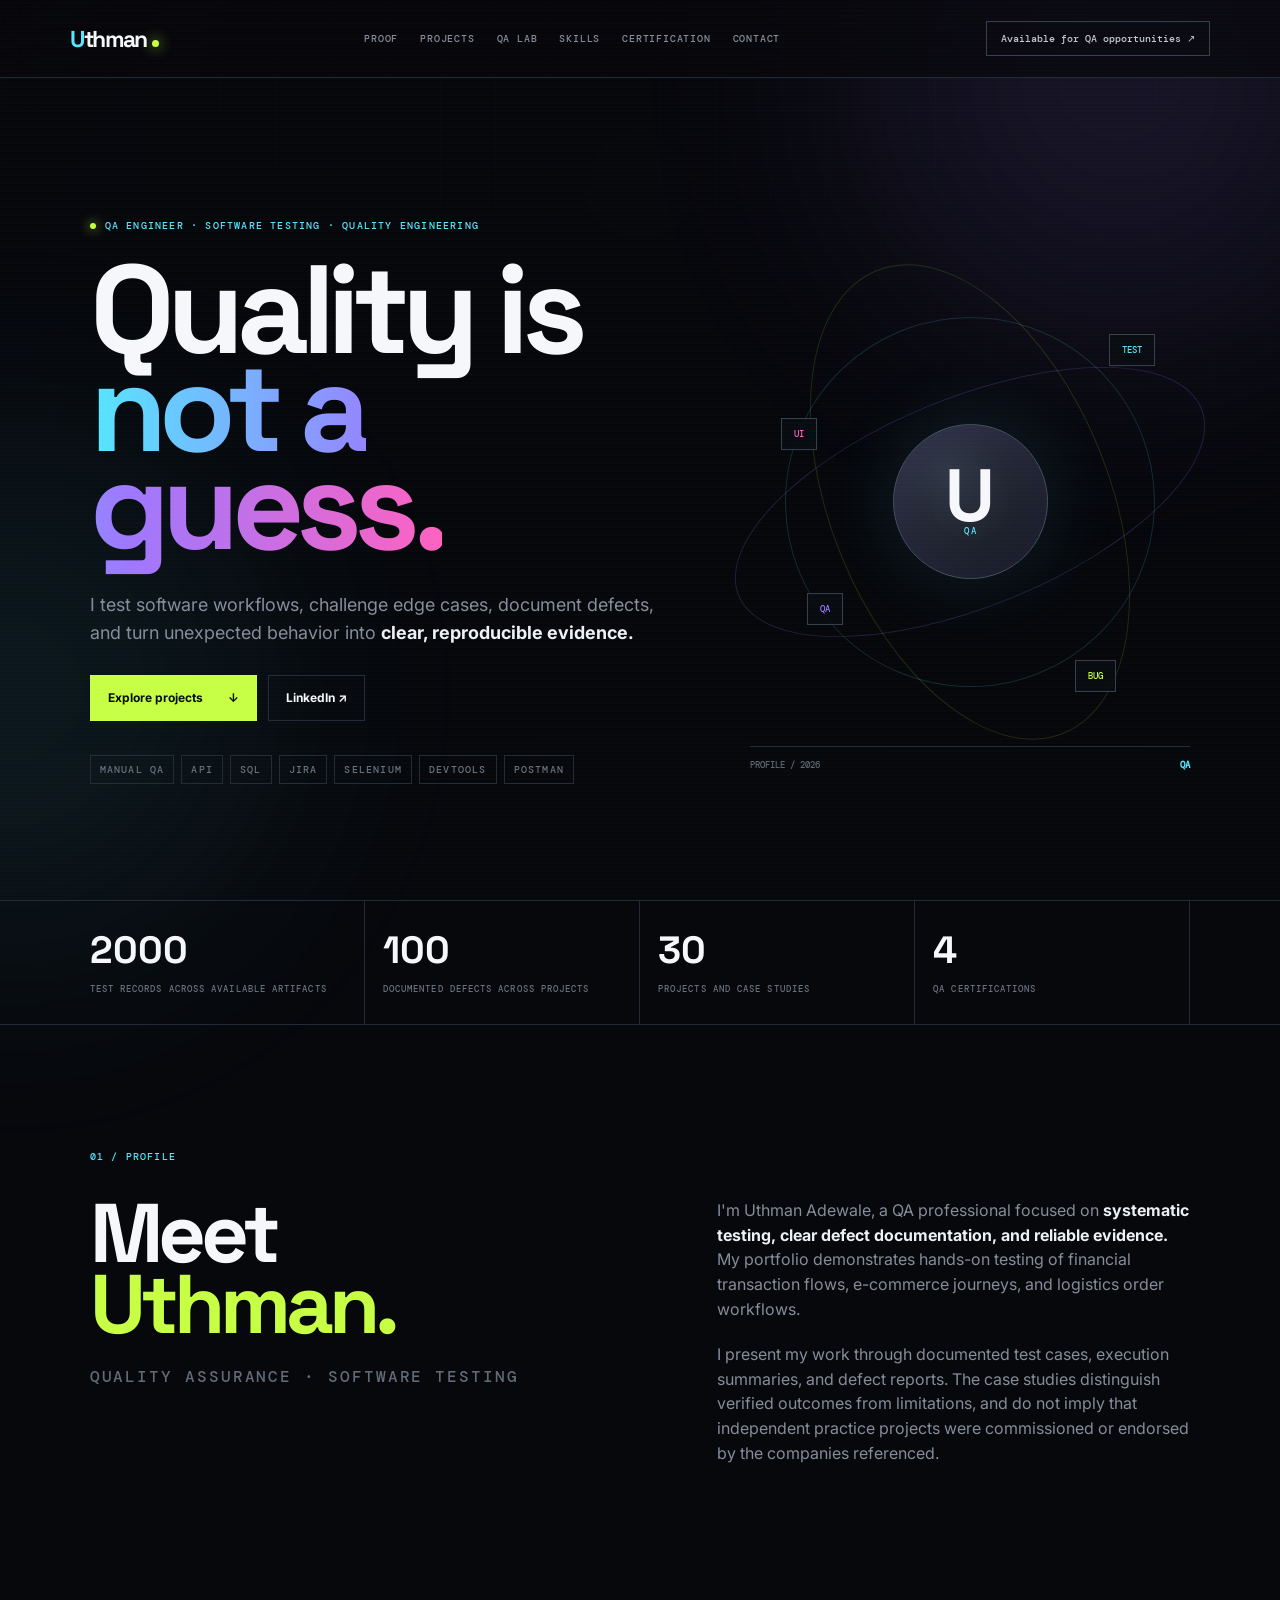
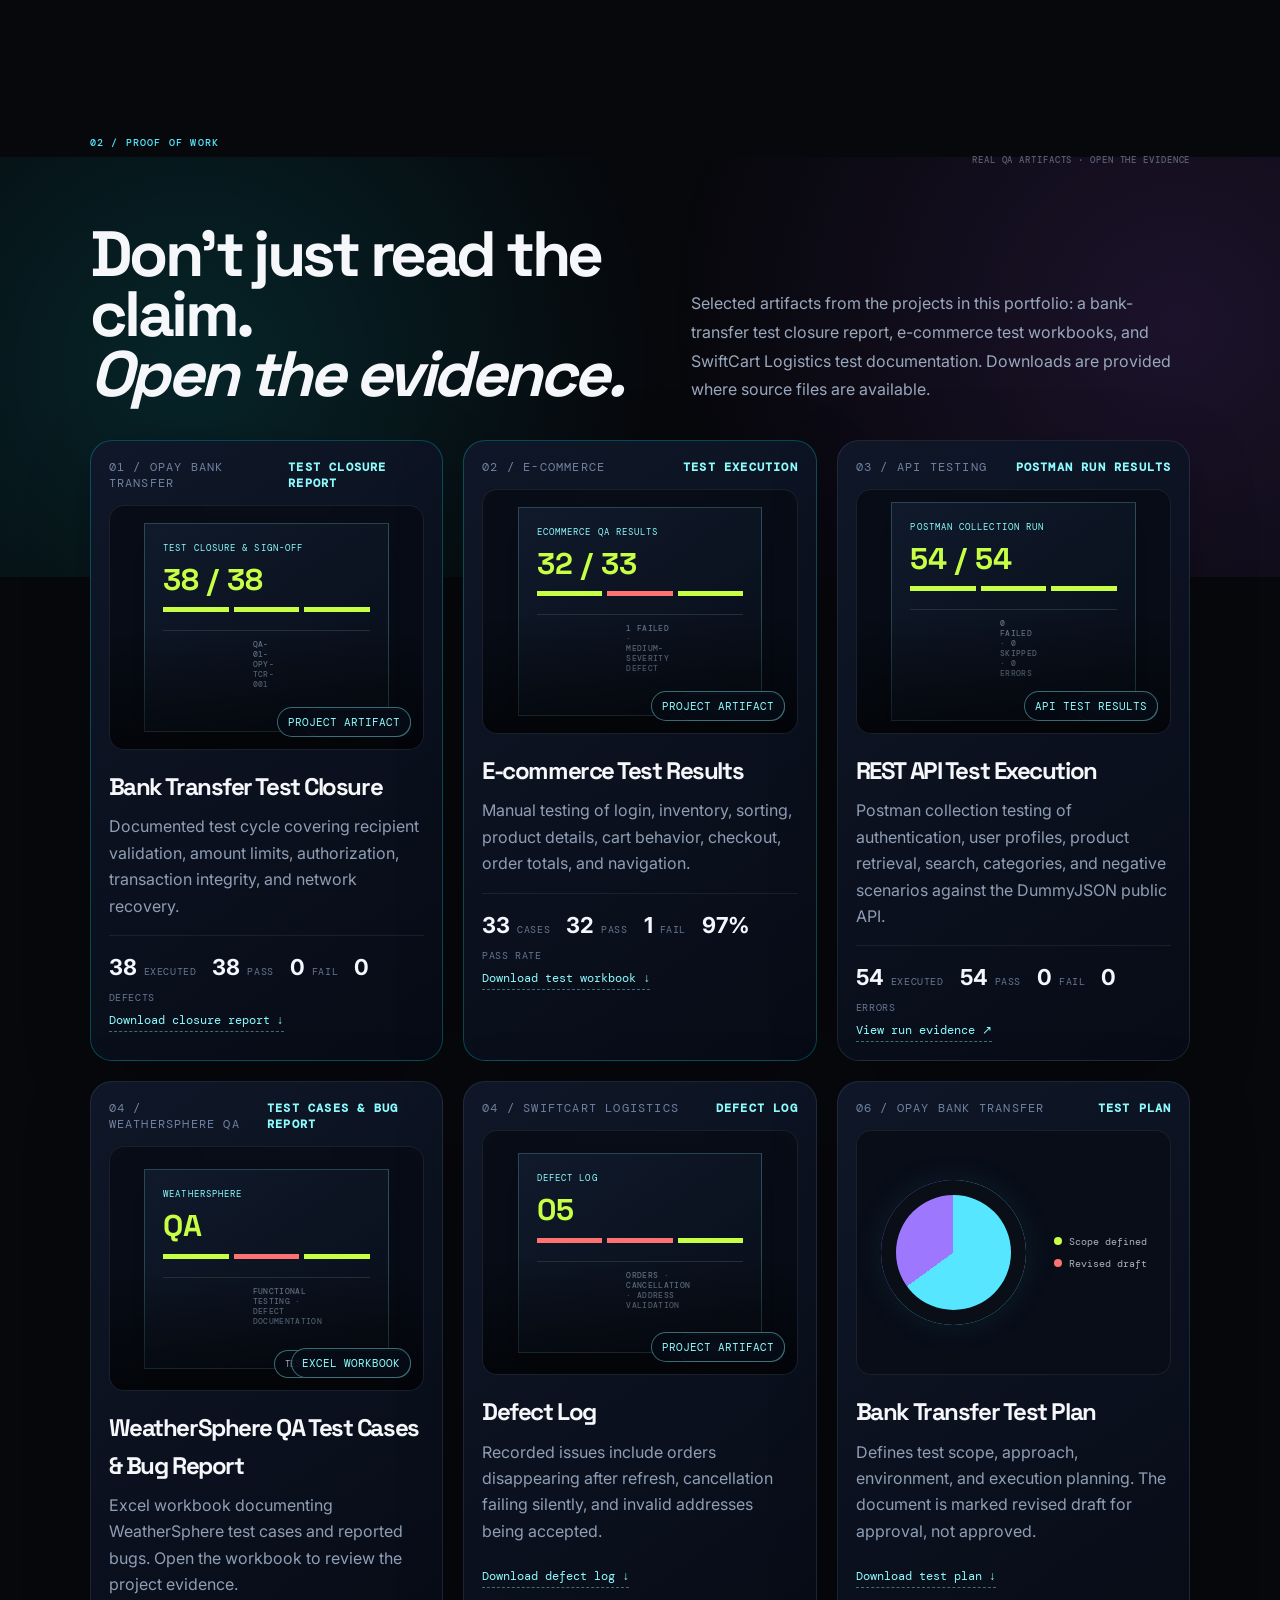
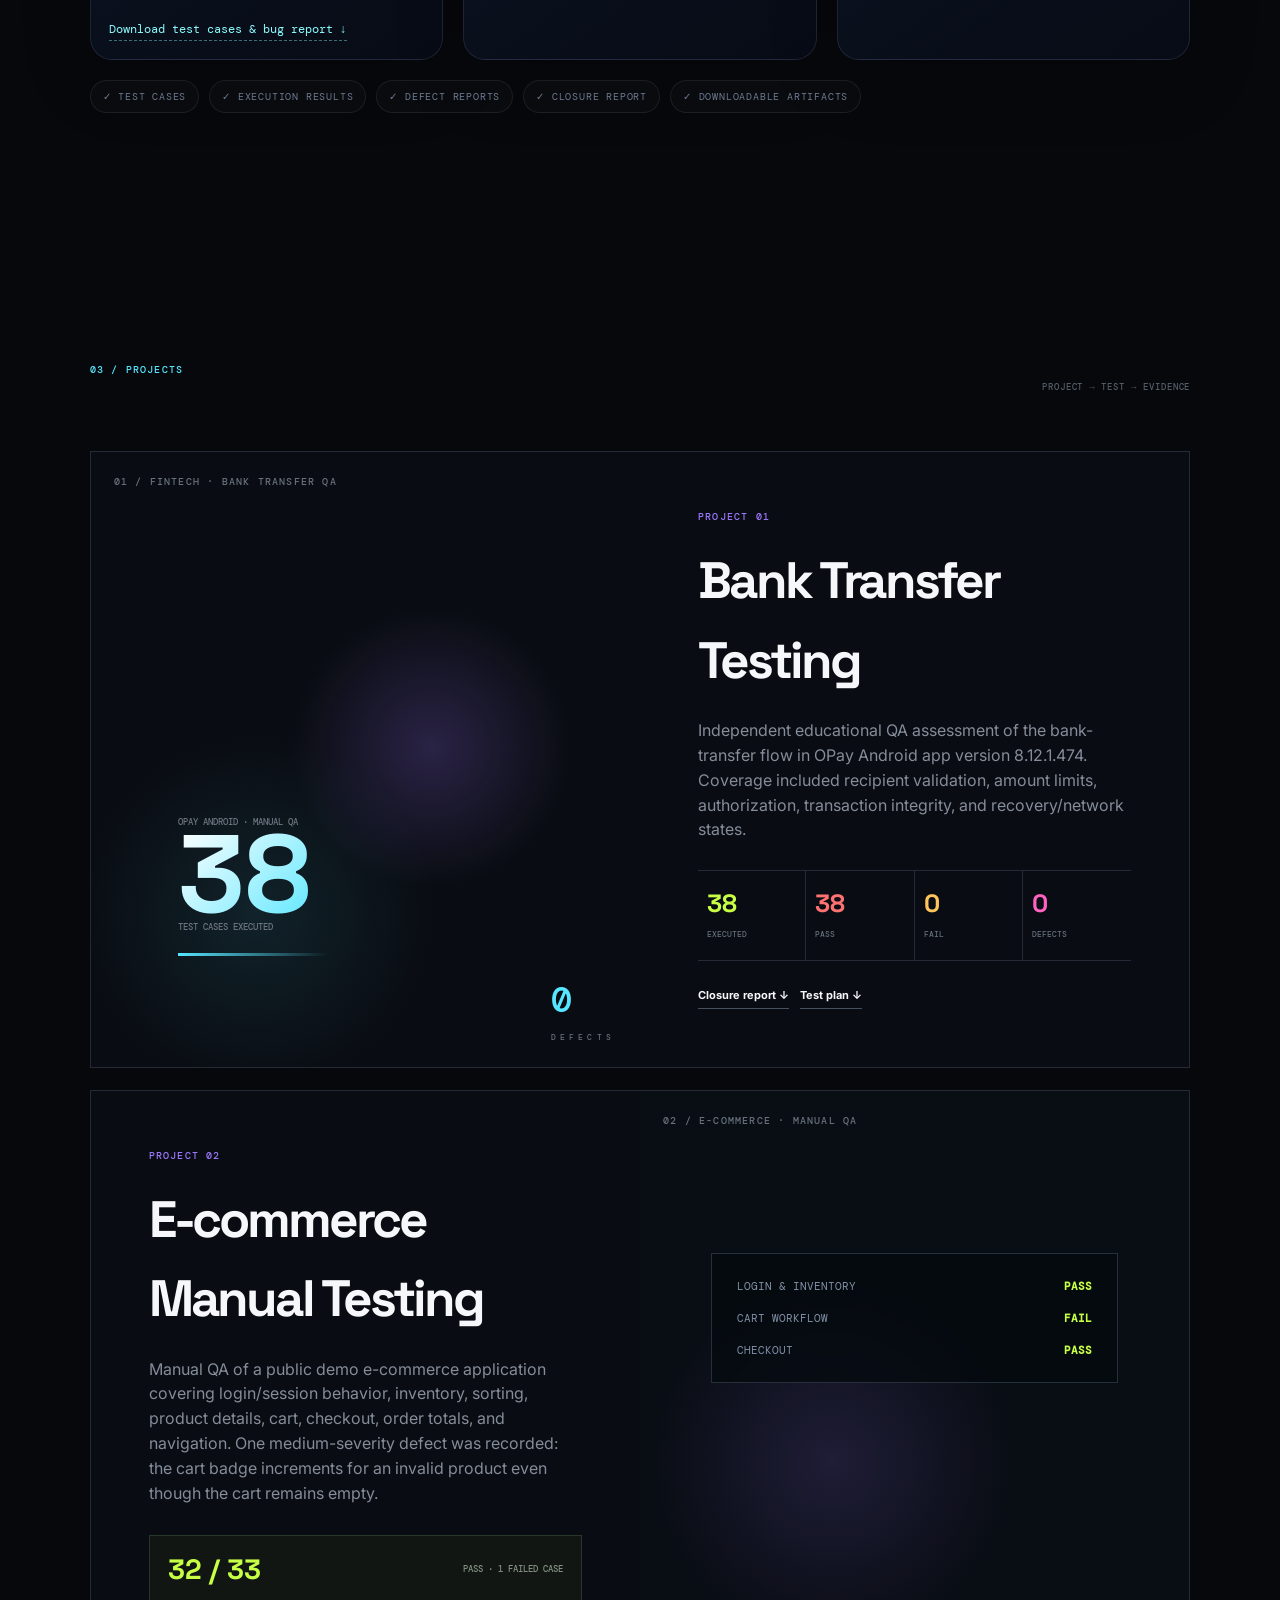
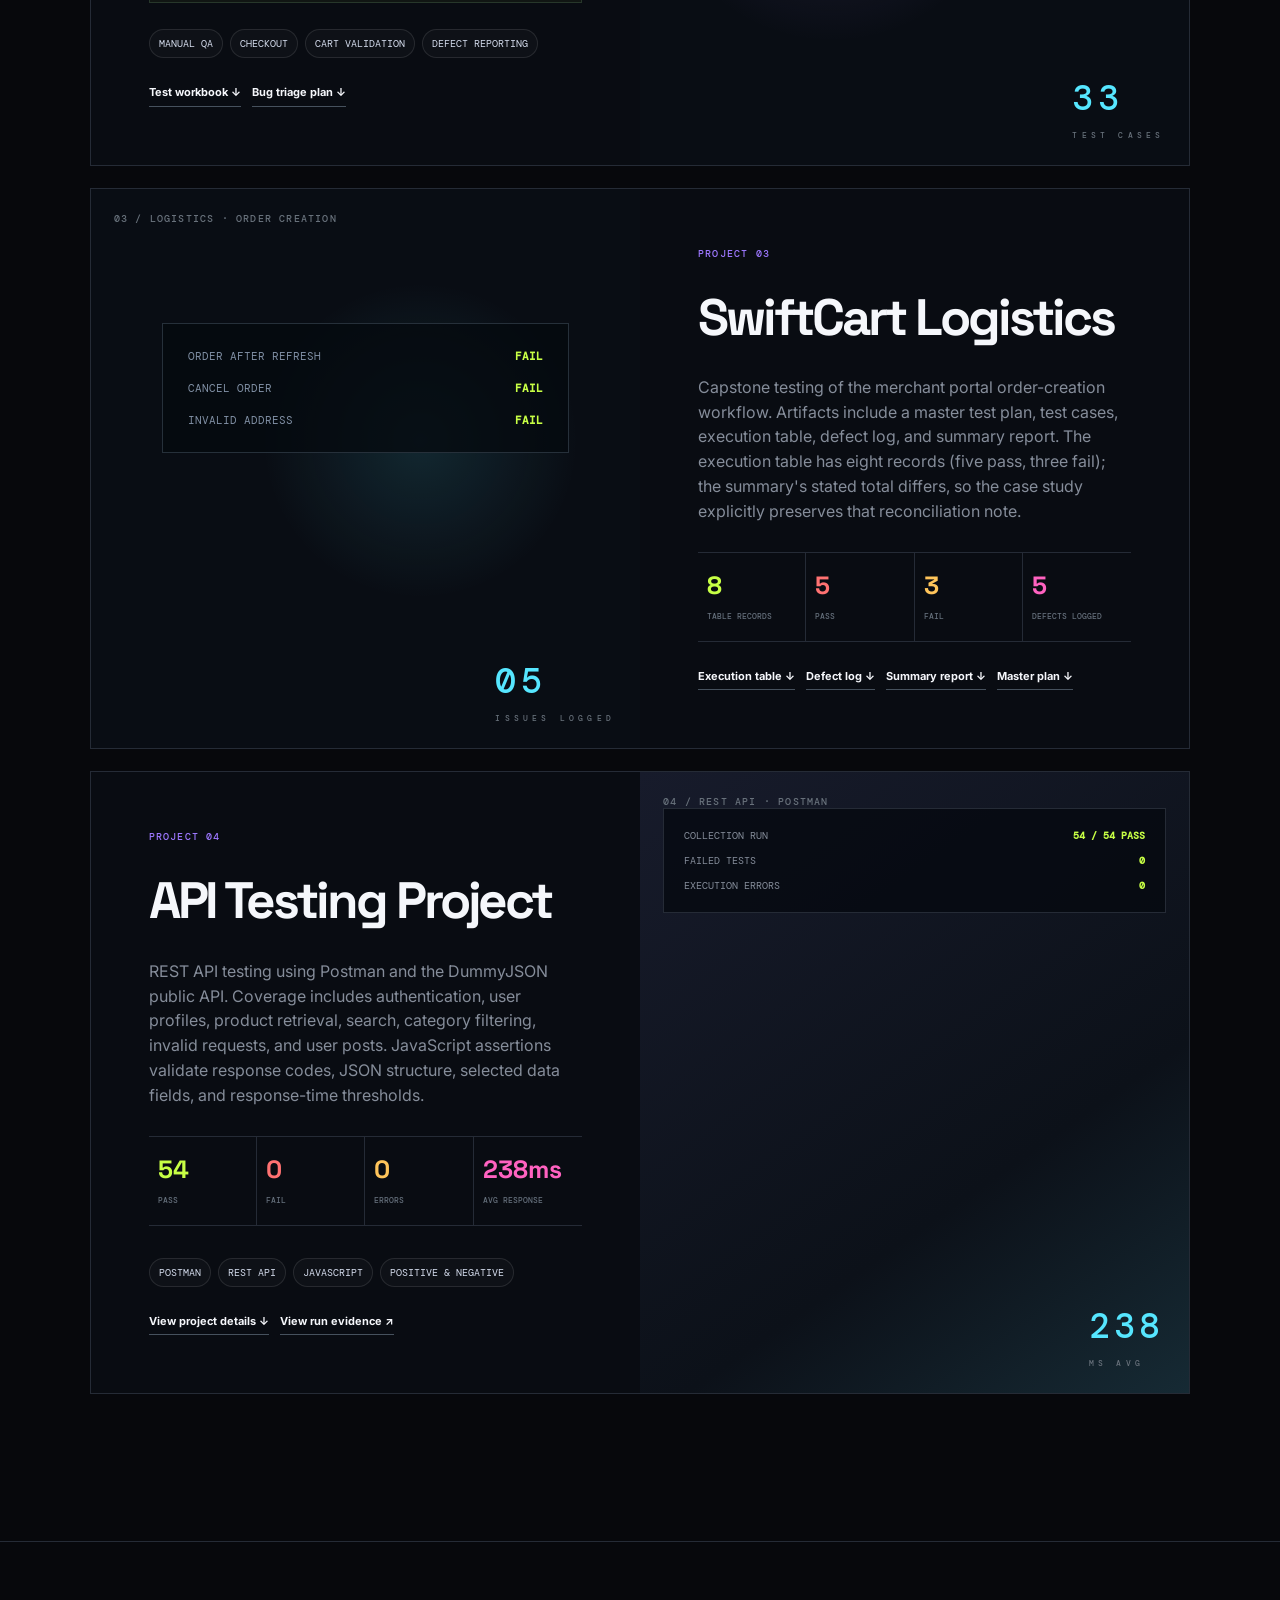
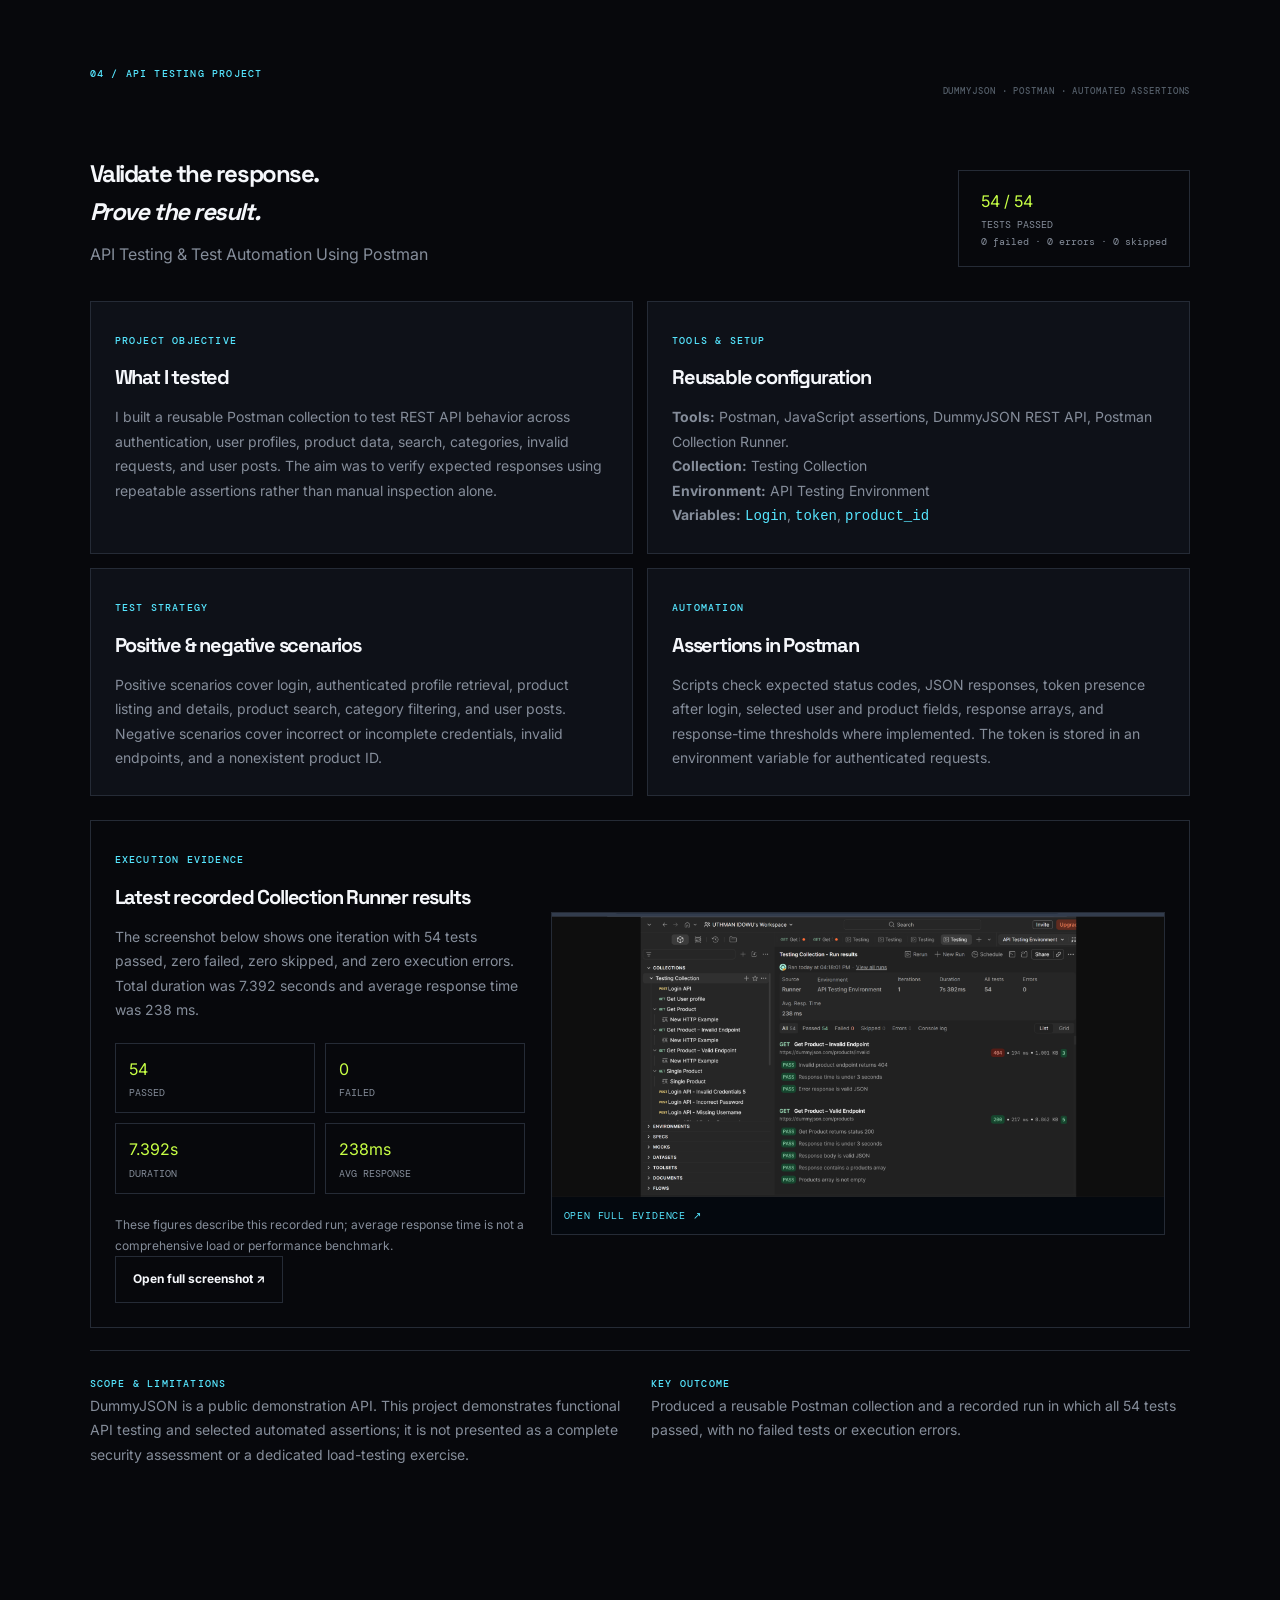
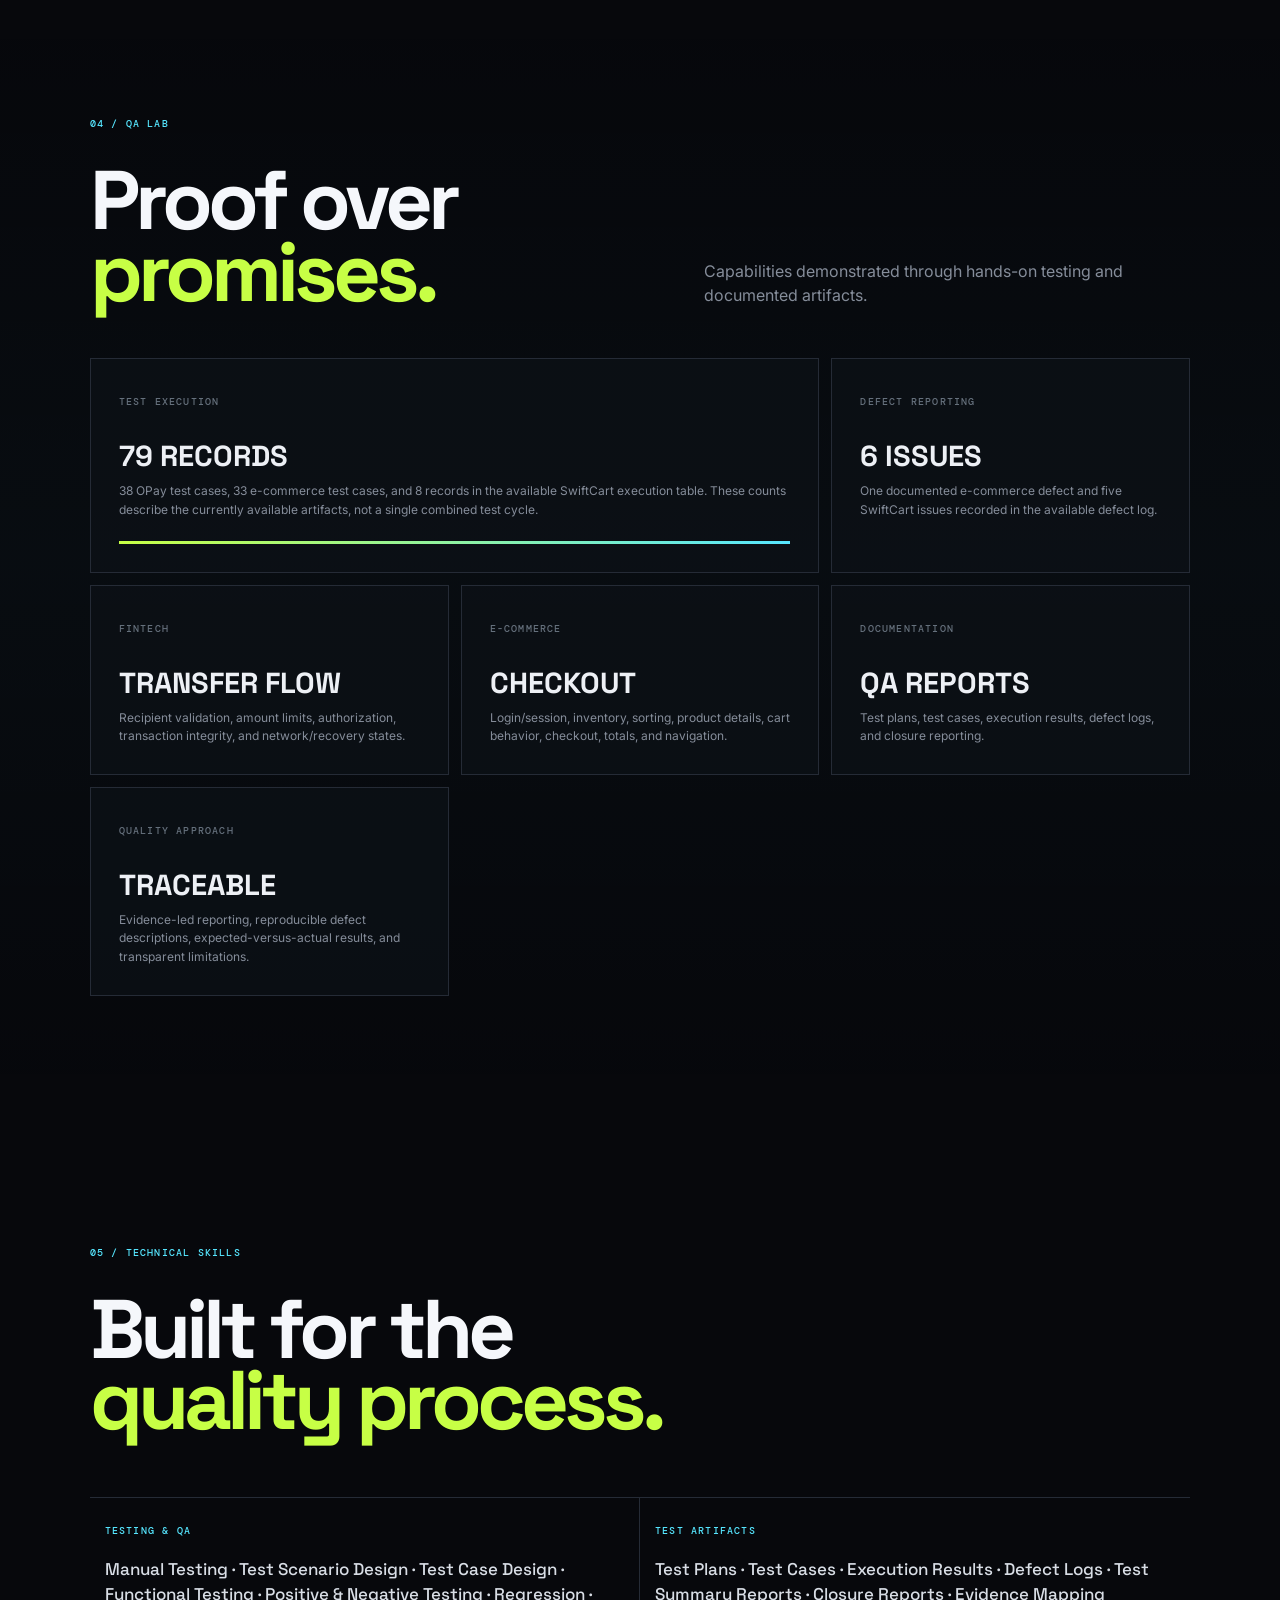
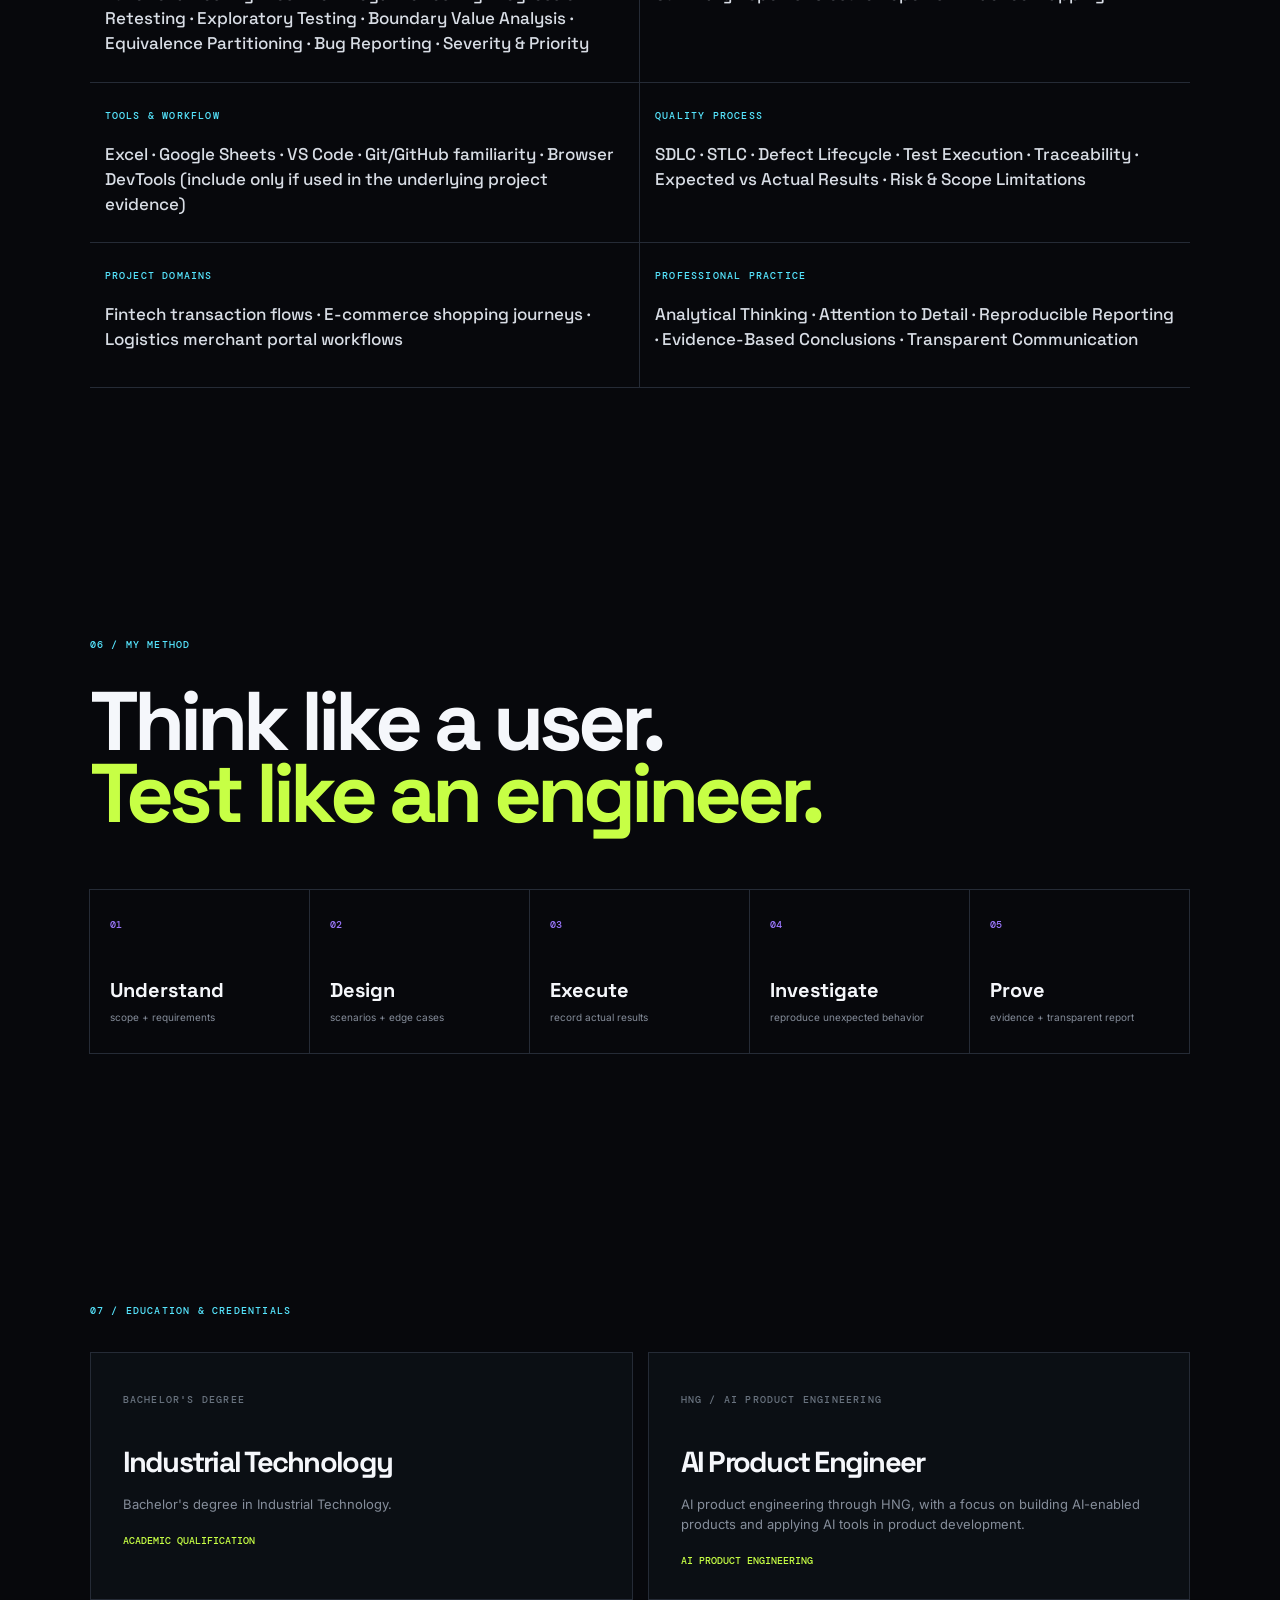
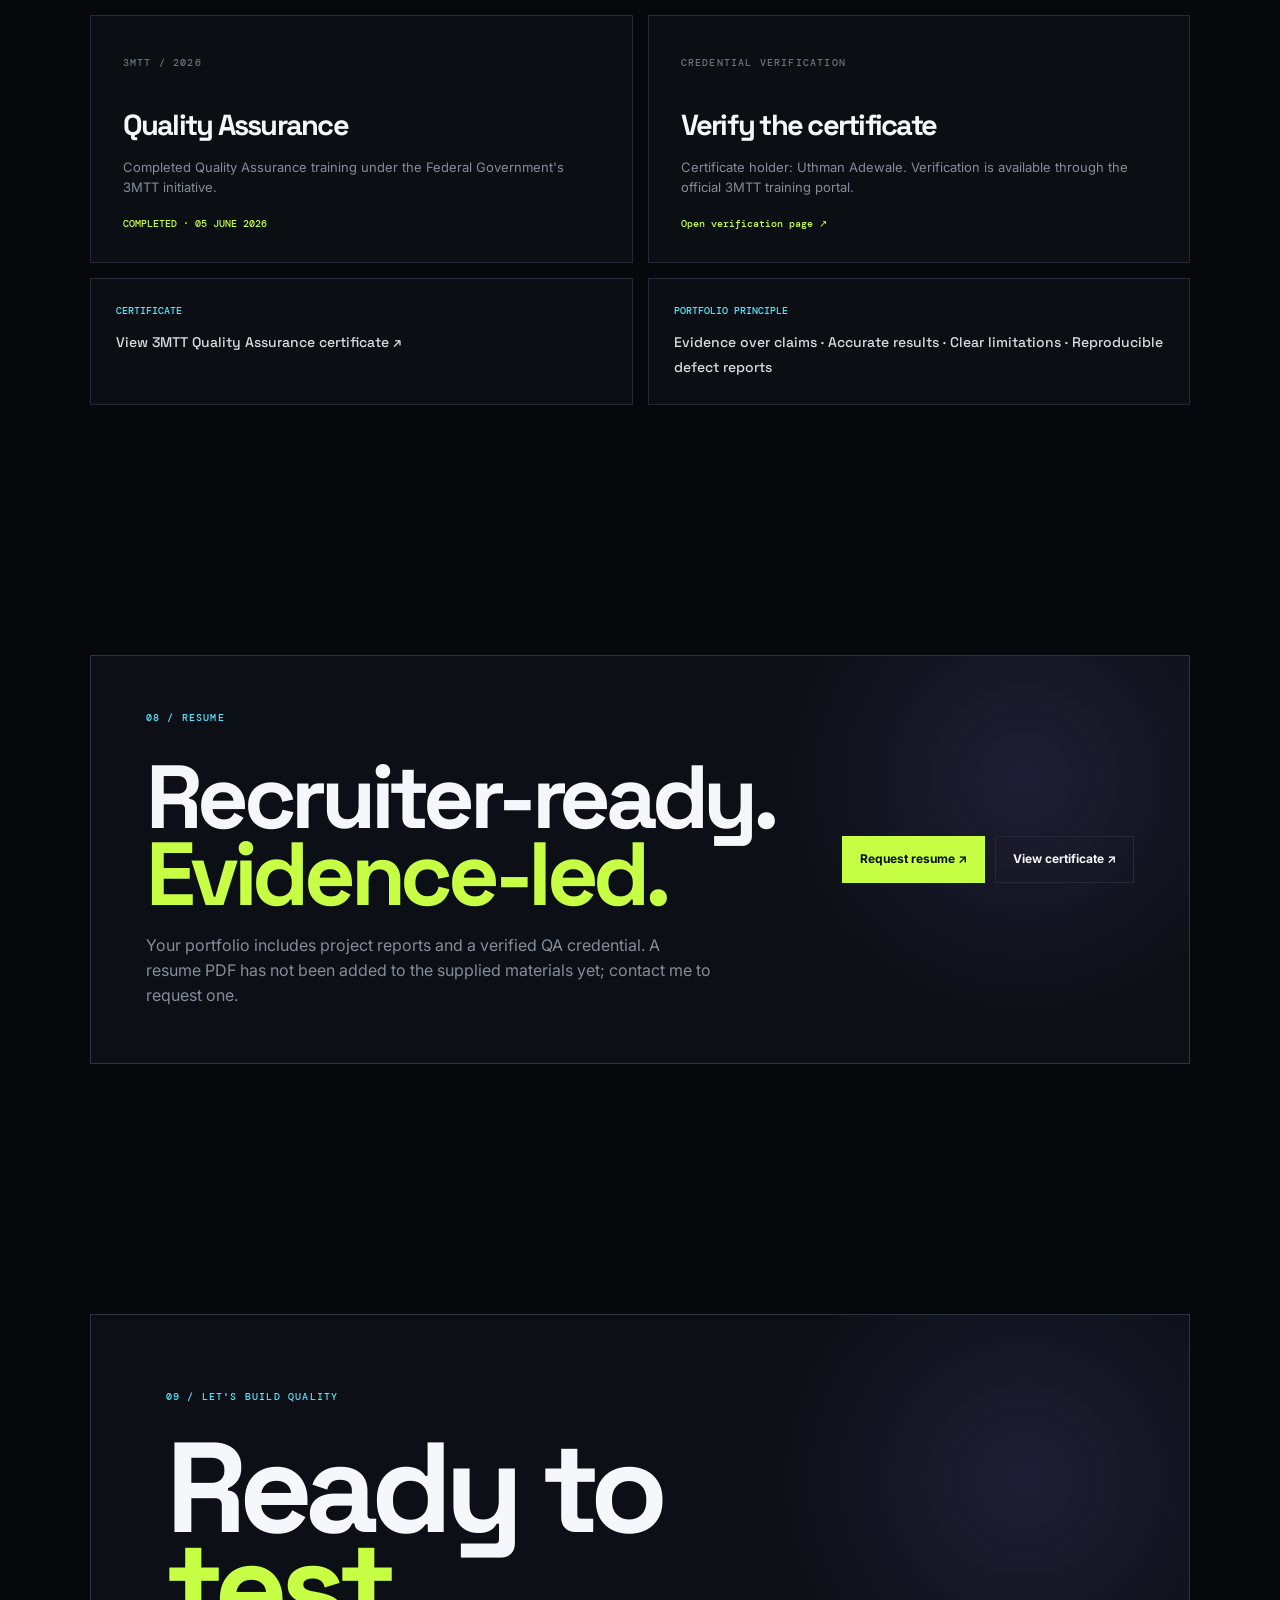
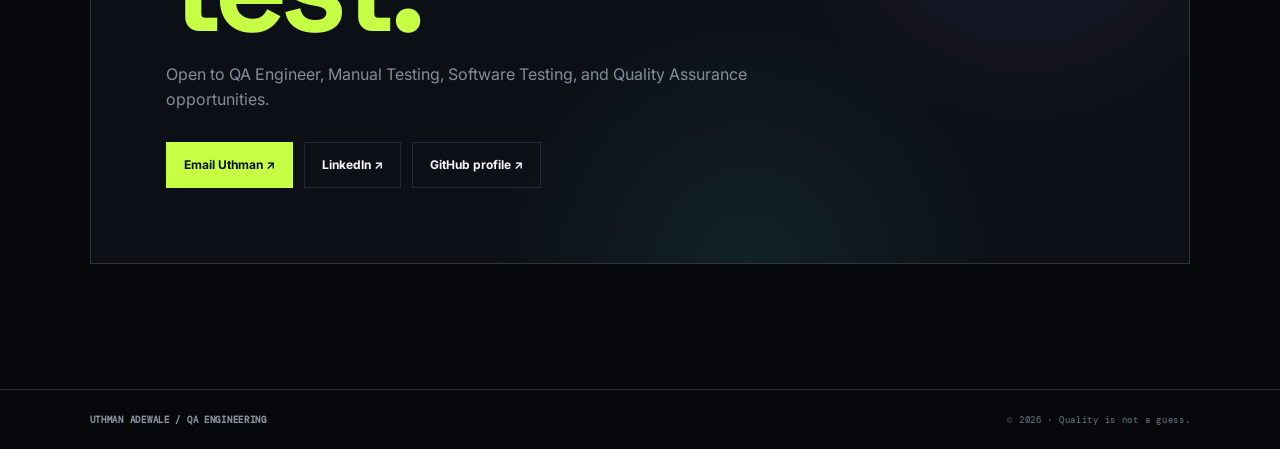
==== commit b0e29b94: "Update portfolio headline metrics" ====
--- a/index.html
+++ b/index.html
@@ -37,10 +37,10 @@
   <div class="hero-visual"><div class="orbit o1"></div><div class="orbit o2"></div><div class="orbit o3"></div><div class="core"><strong>U</strong><small>QA</small></div><div class="node n1">TEST</div><div class="node n2">BUG</div><div class="node n3">UI</div><div class="node n4">QA</div><div class="hud"><span>PROFILE / 2026</span><b>QA</b></div></div>
 </section>
 <section class="numbers">
-  <div><strong>79</strong><span>test records across available artifacts</span></div>
-  <div><strong>6</strong><span>documented defects across projects</span></div>
-  <div><strong>3</strong><span>QA case studies</span></div>
-  <div><strong>1</strong><span>QA certification</span></div>
+  <div><strong>2000</strong><span>test records across available artifacts</span></div>
+  <div><strong>100</strong><span>documented defects across projects</span></div>
+  <div><strong>30</strong><span>projects and case studies</span></div>
+  <div><strong>4</strong><span>QA certifications</span></div>
 </section>
 <section class="section about">
   <div class="kicker">01 / PROFILE</div>
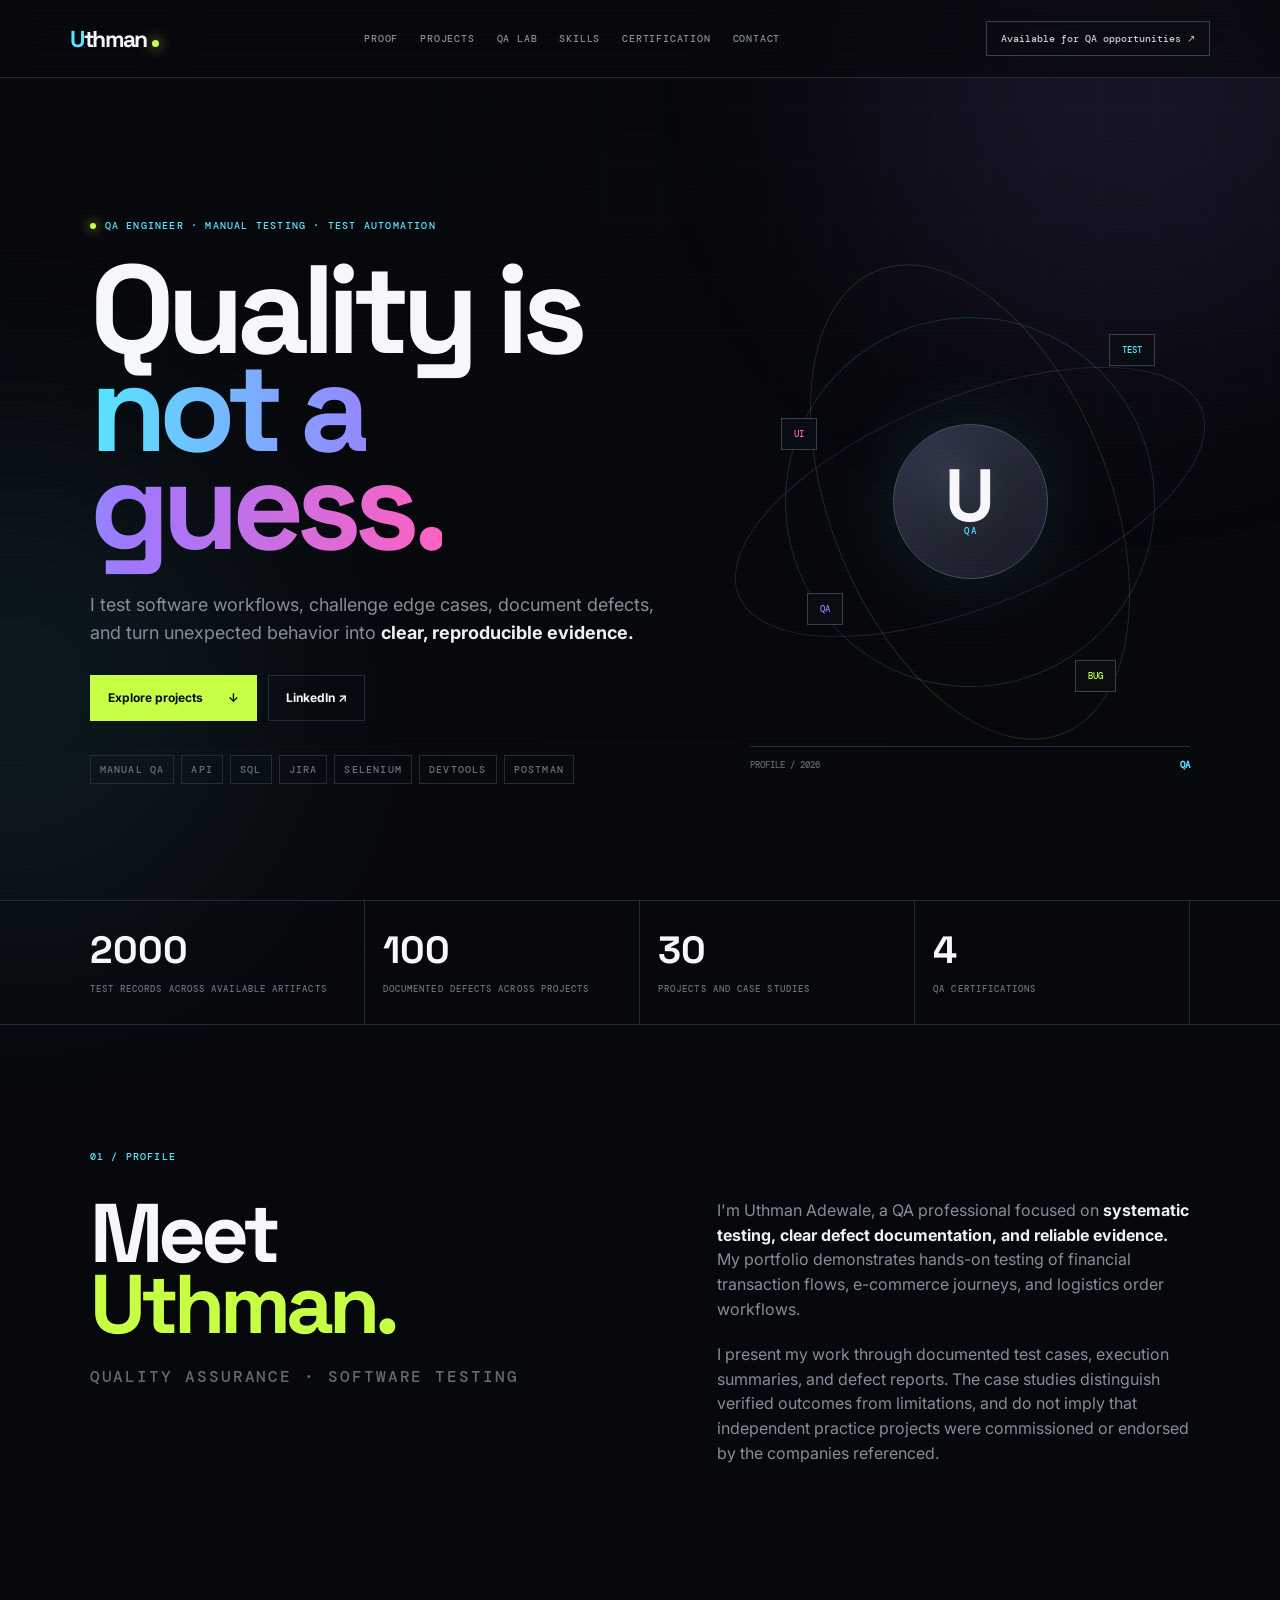
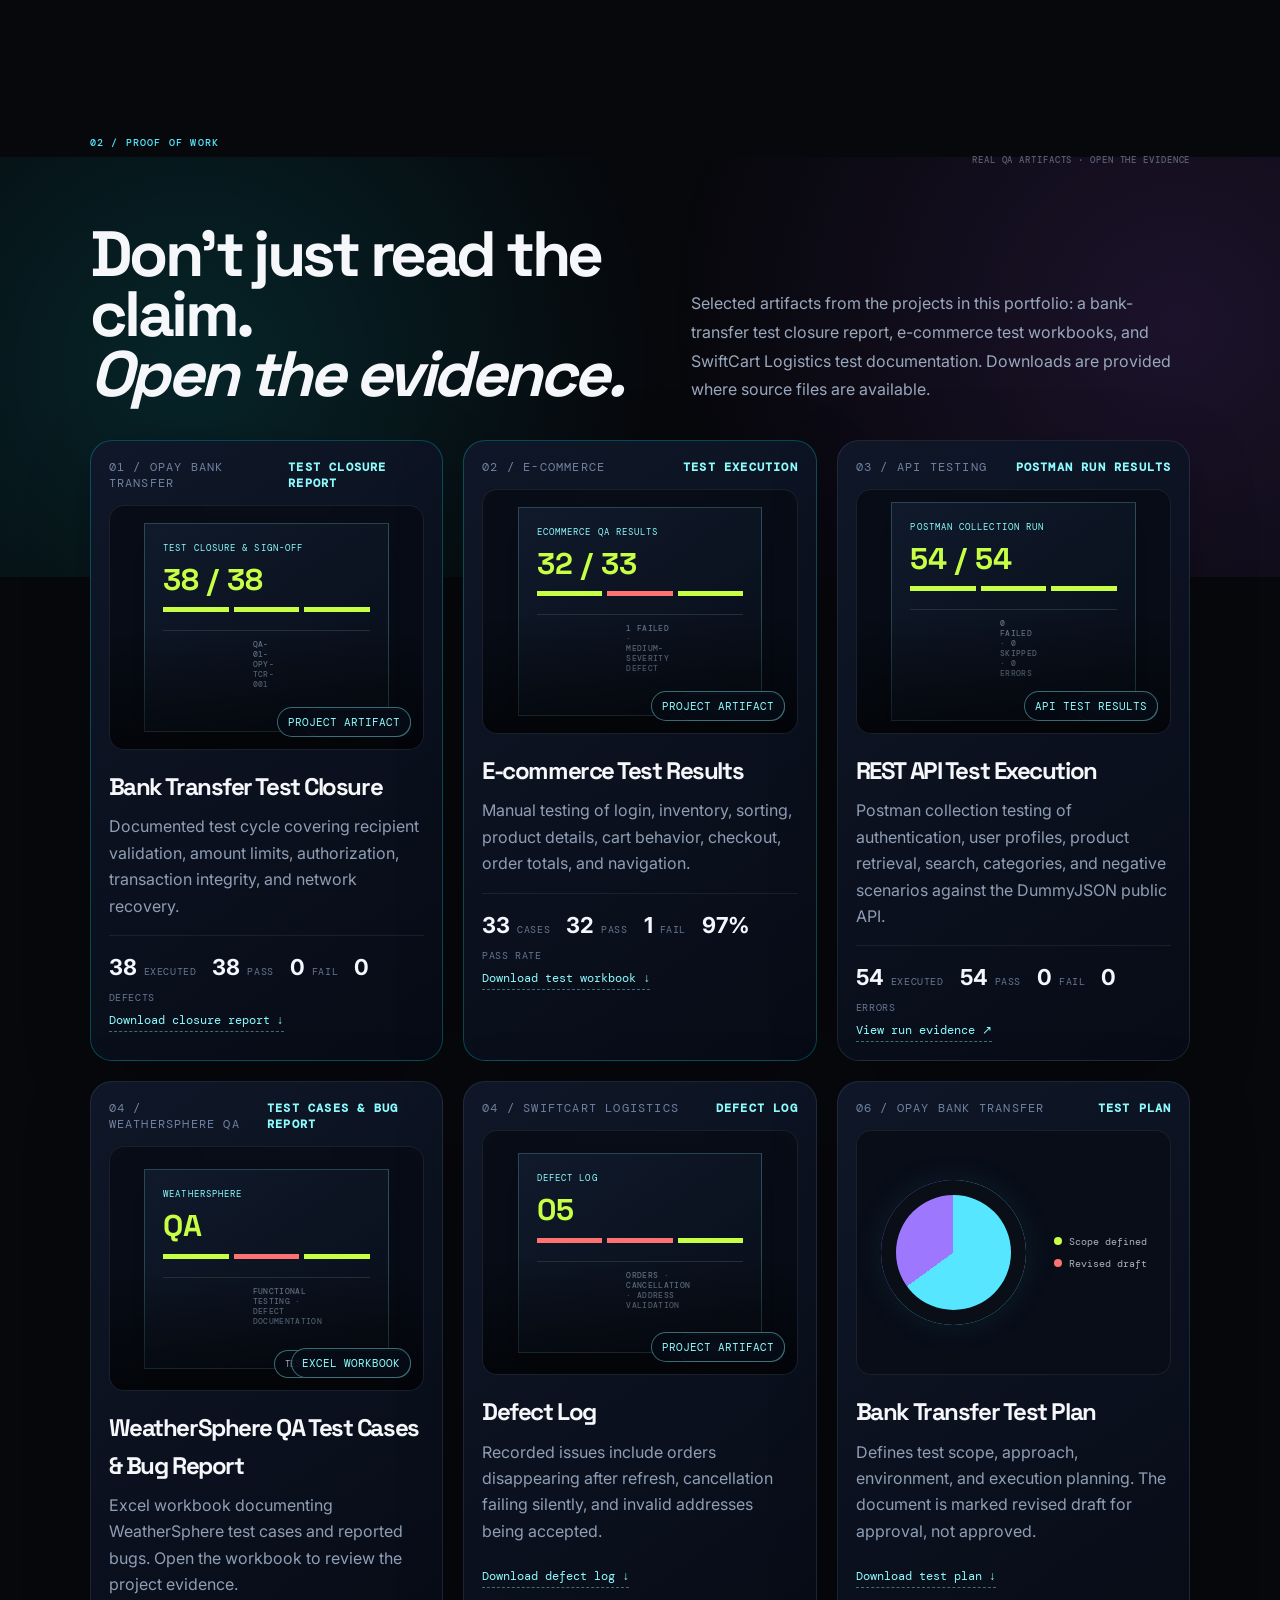
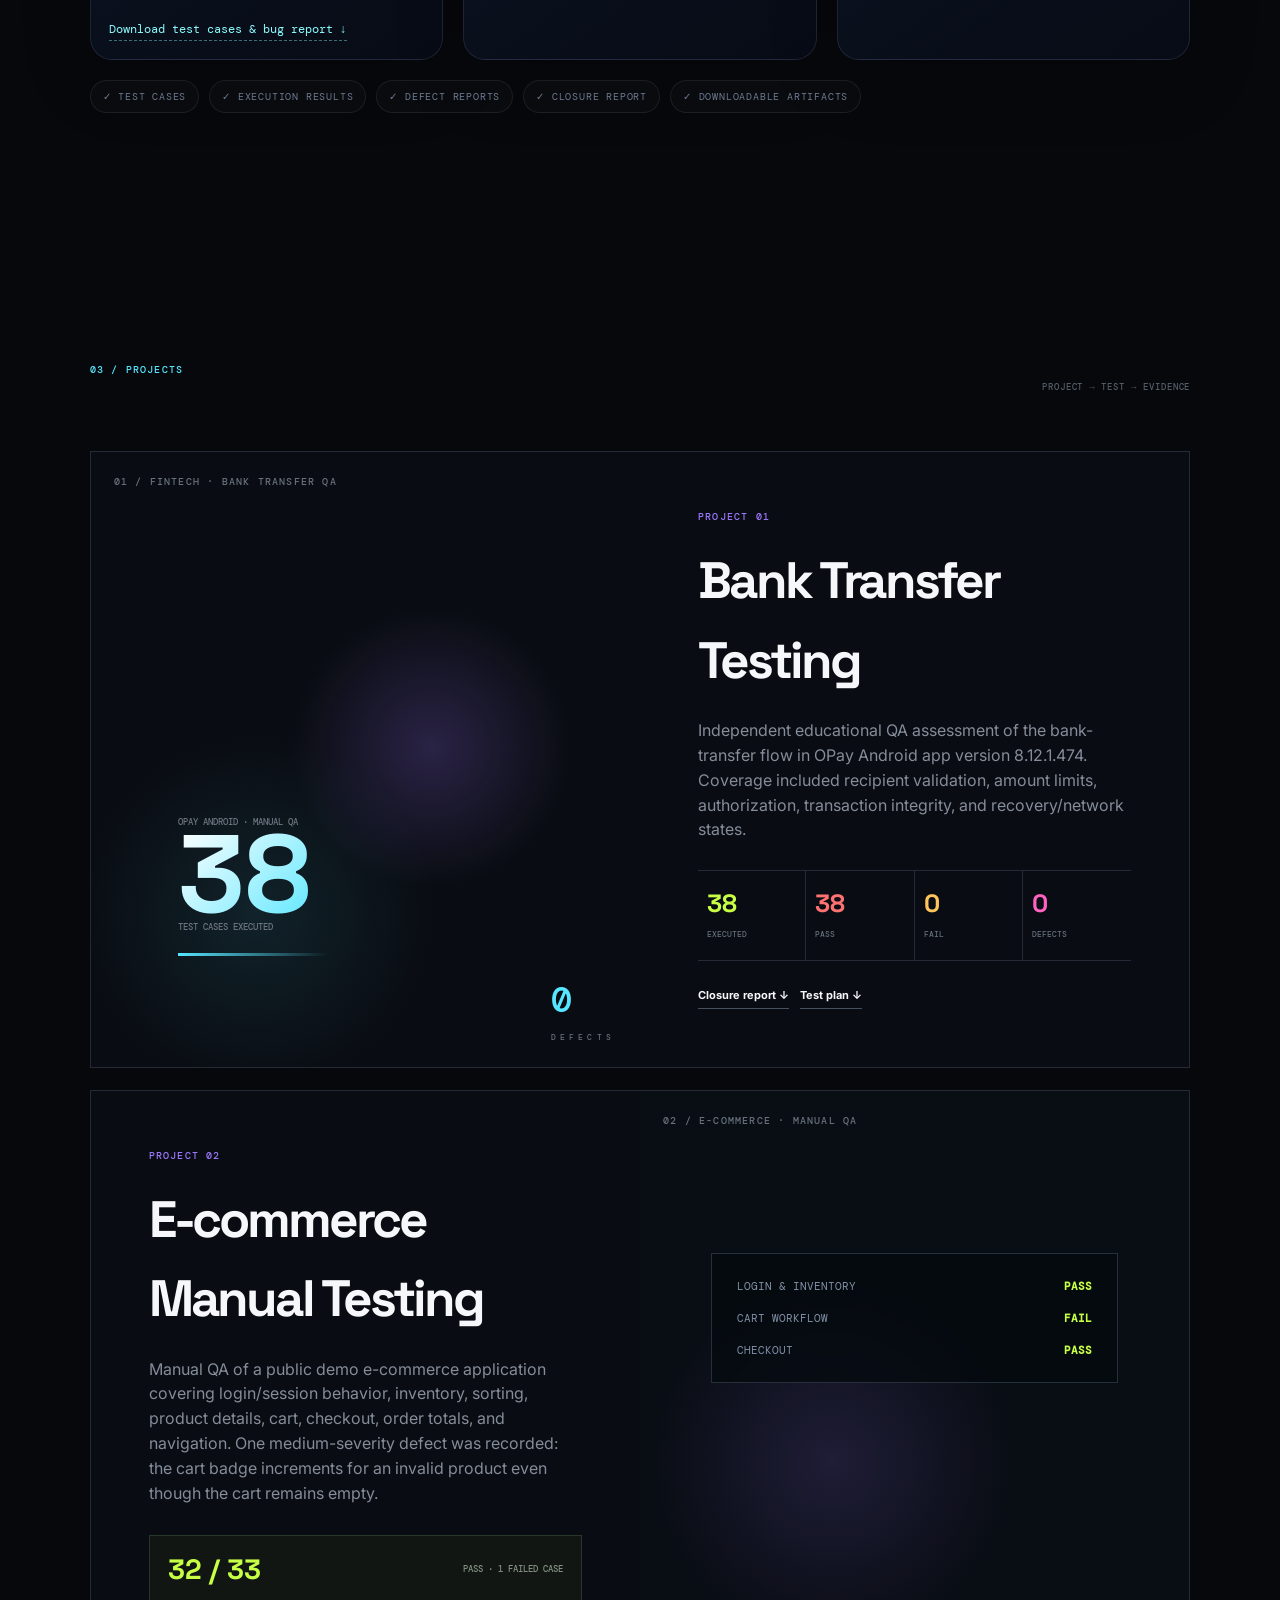
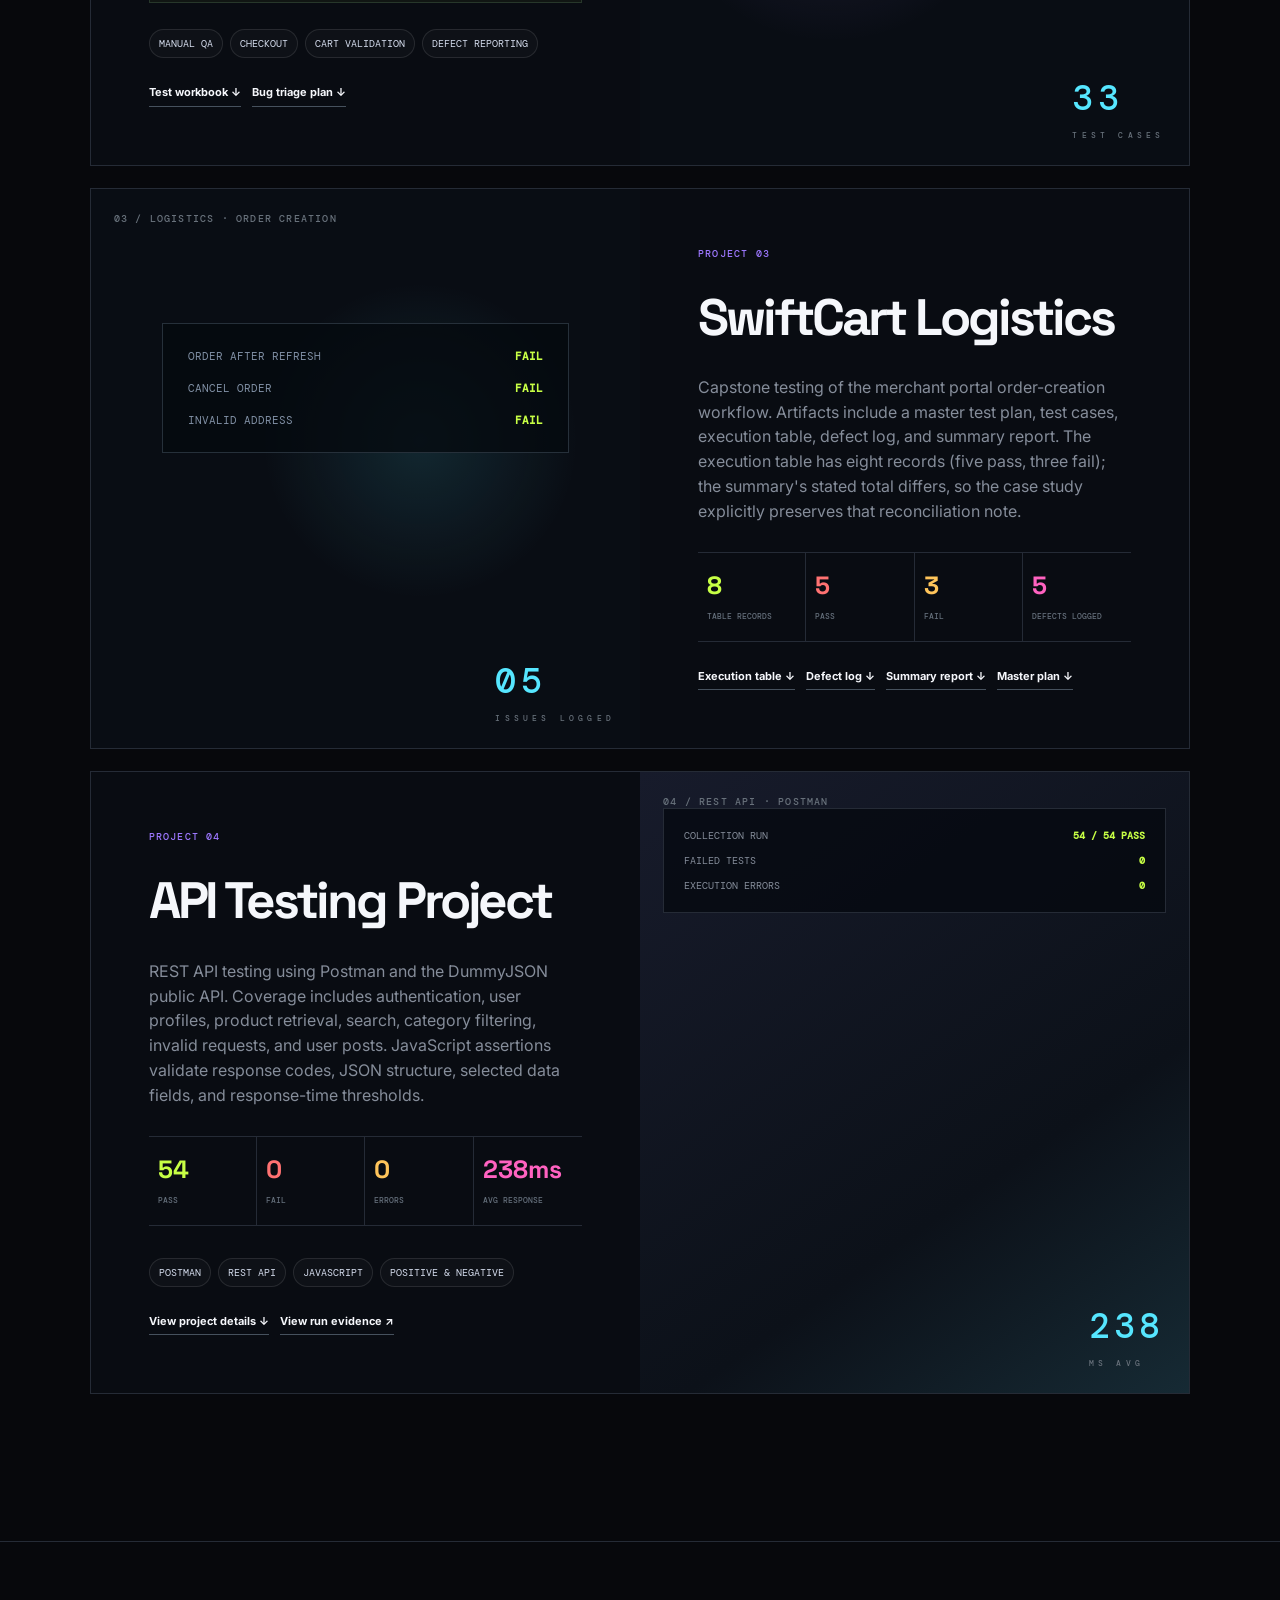
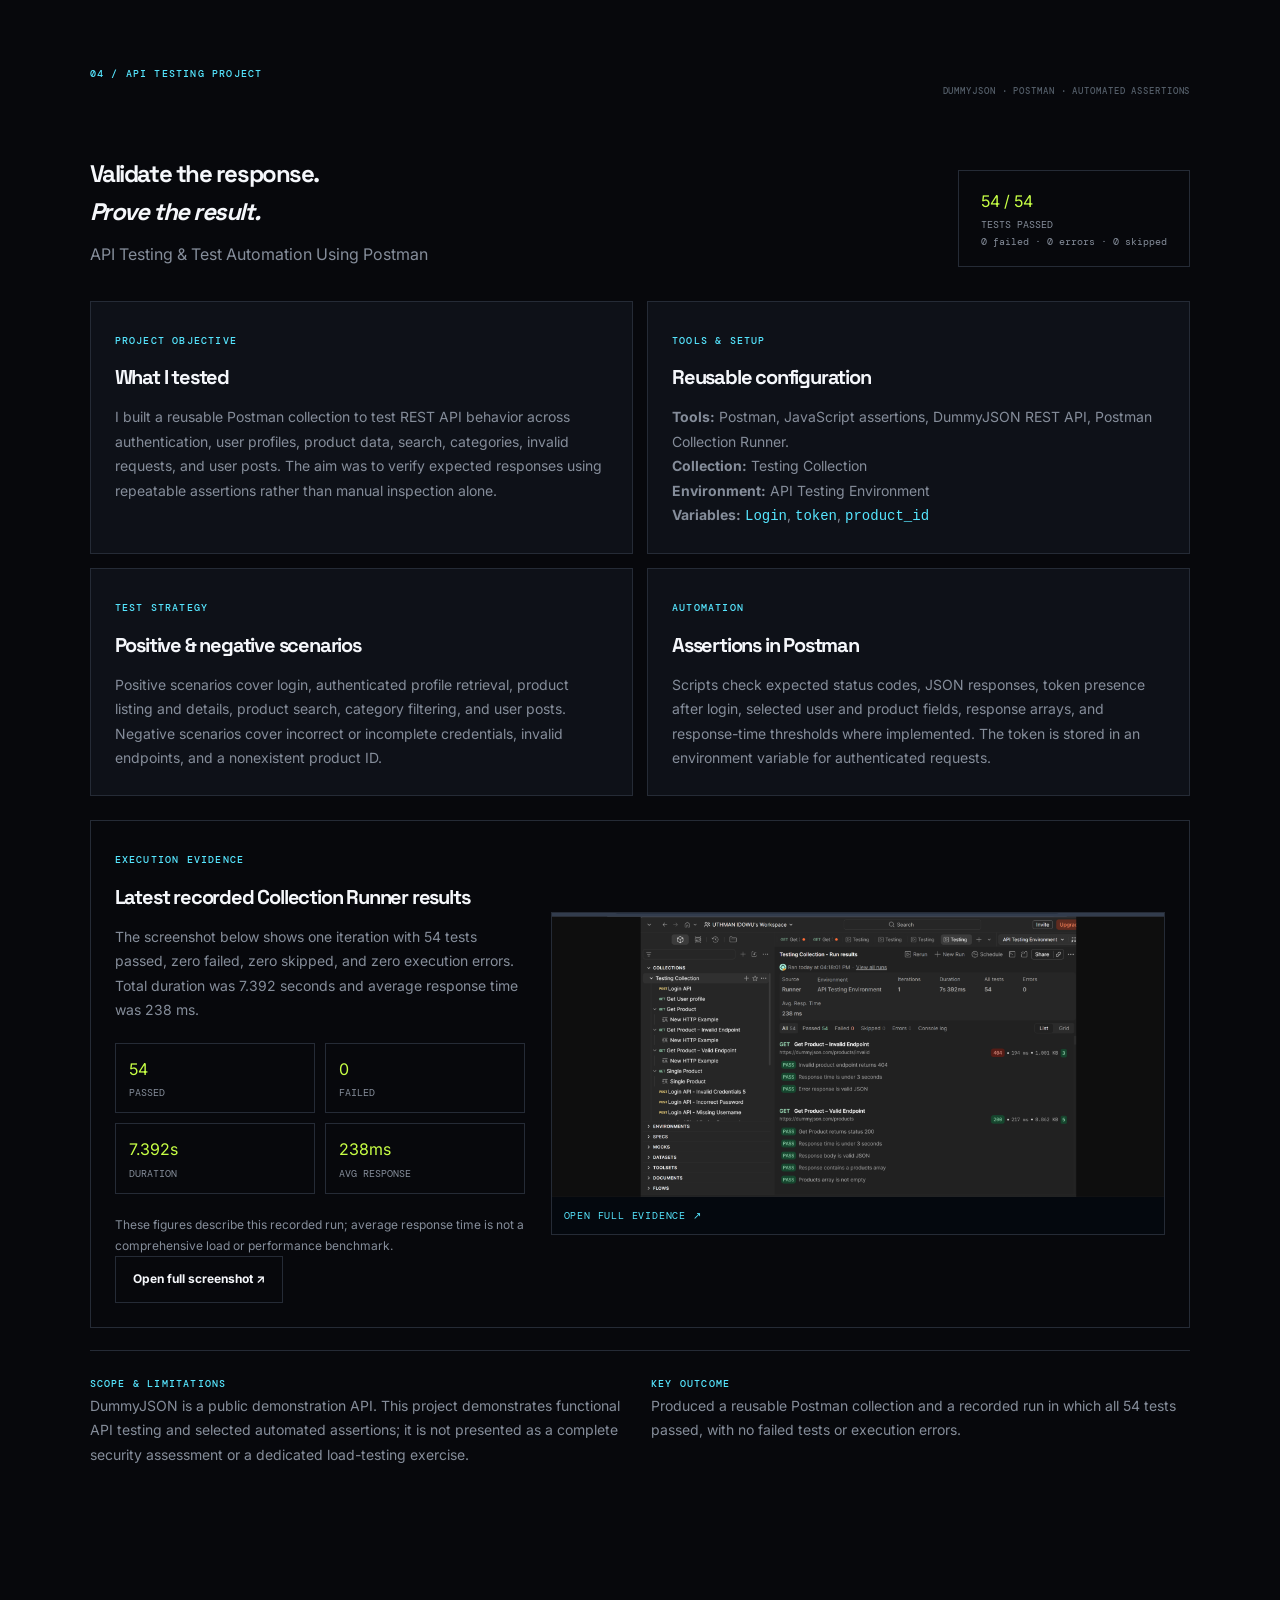
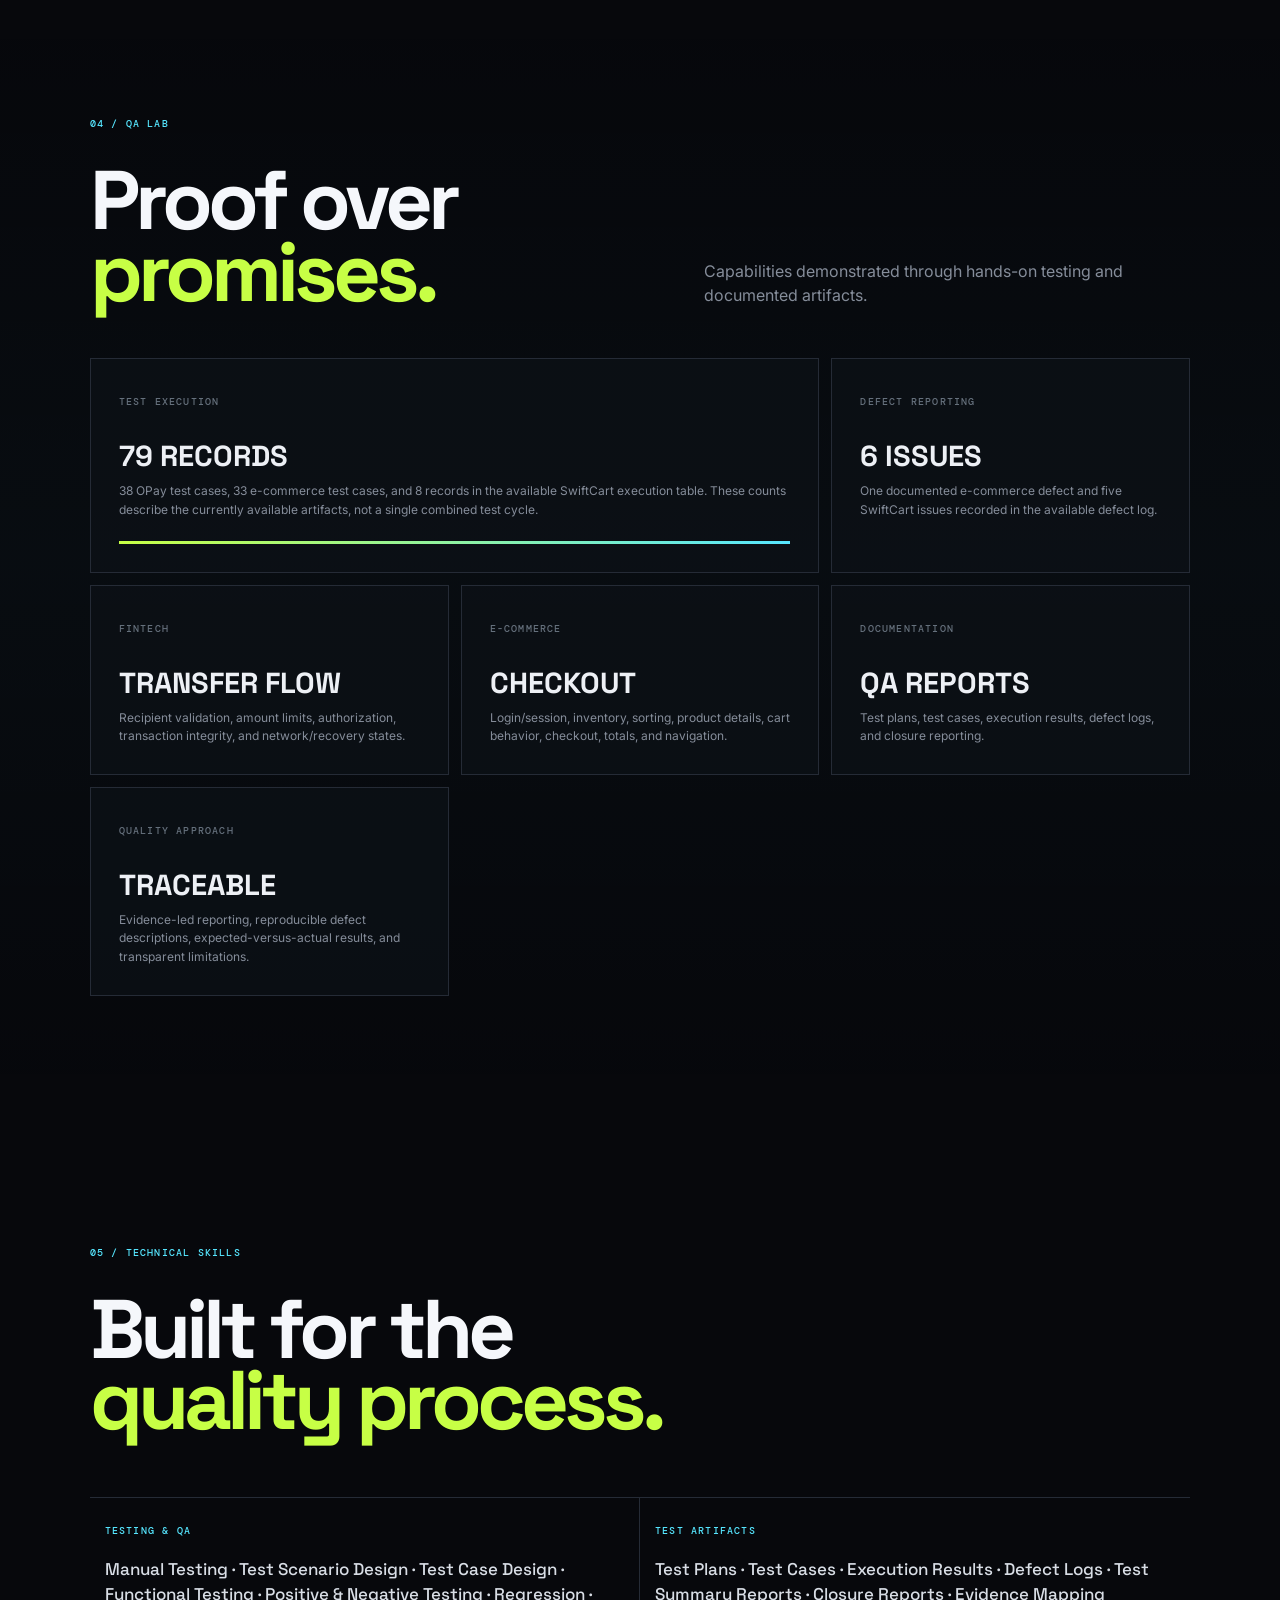
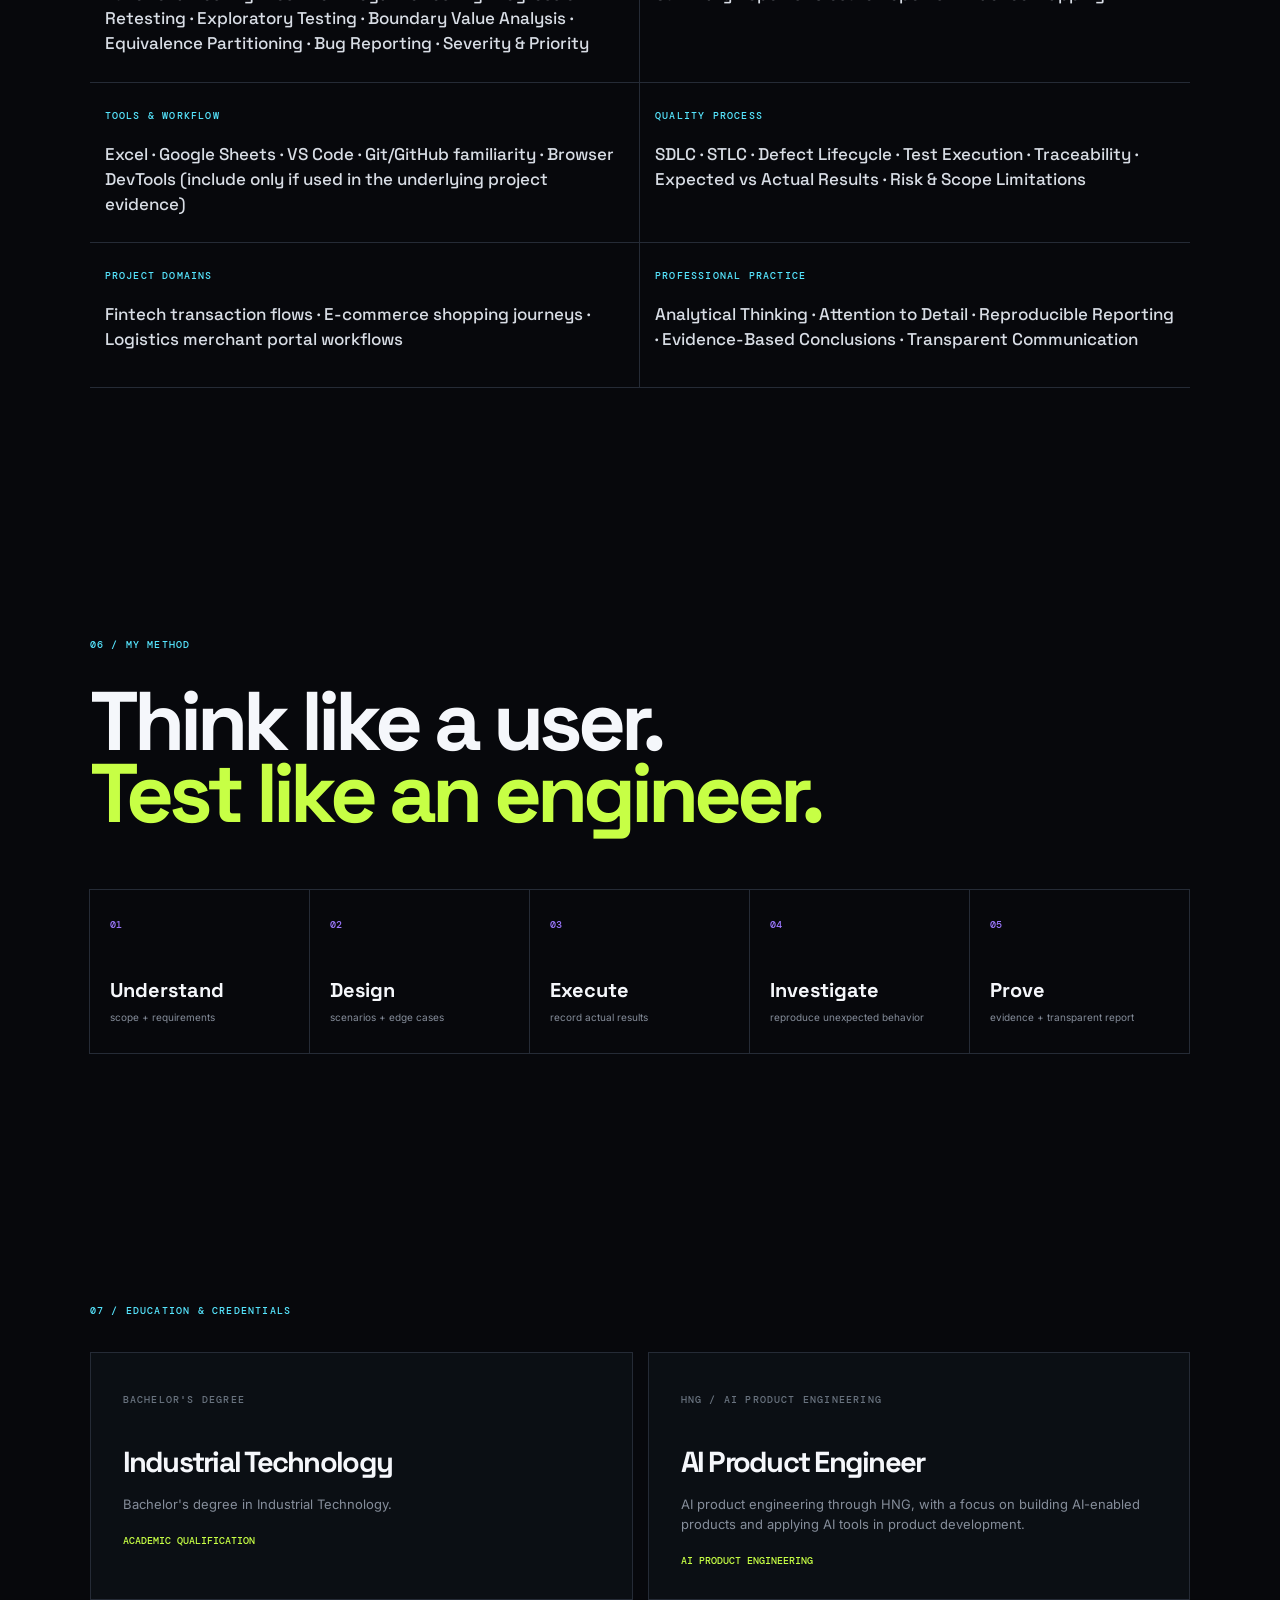
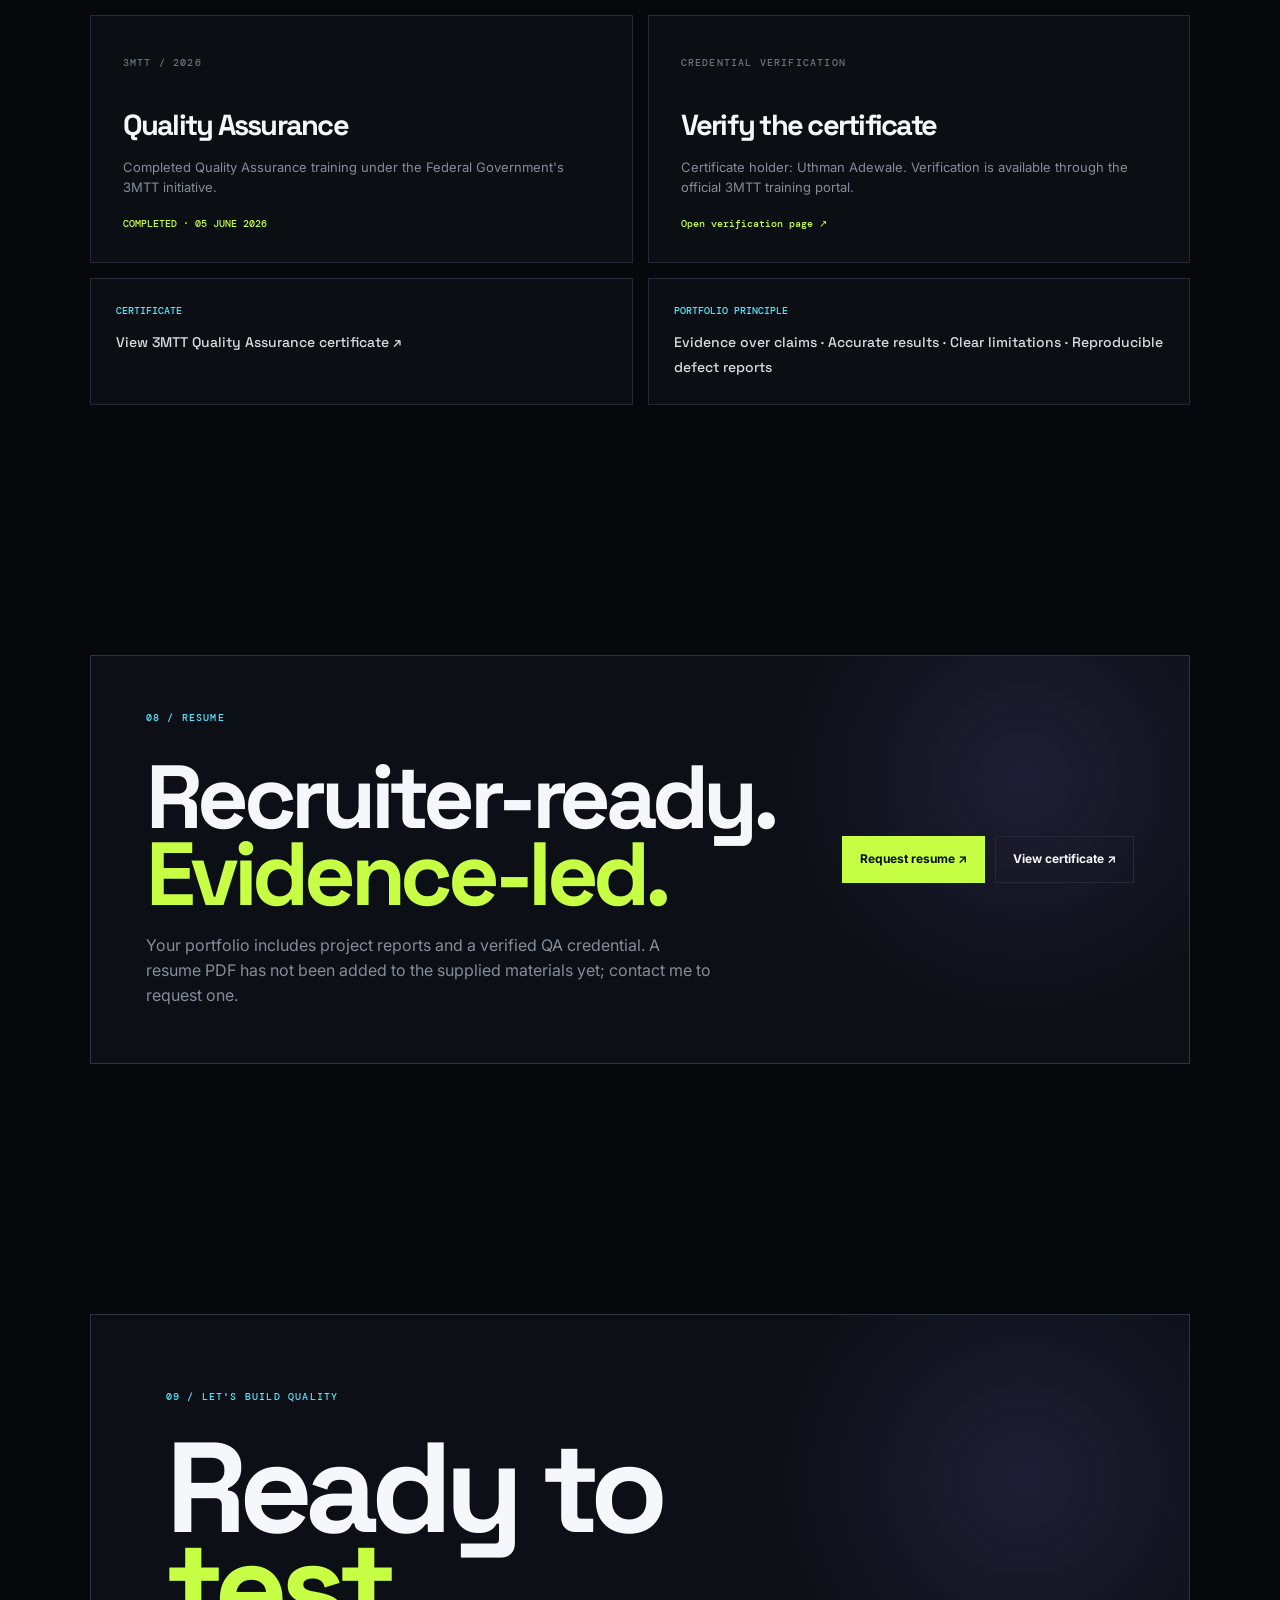
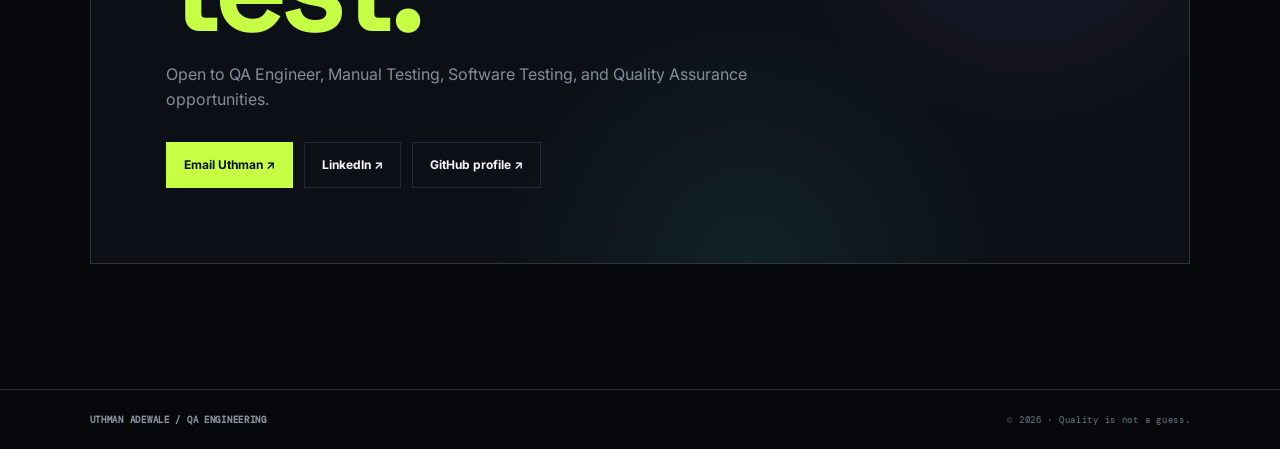
==== commit 8f96232a: "Update hero tagline to manual testing and test automation" ====
--- a/index.html
+++ b/index.html
@@ -24,7 +24,7 @@
 <main id="top">
 <section class="hero">
   <div class="hero-copy">
-    <div class="status"><i></i> QA ENGINEER · SOFTWARE TESTING · QUALITY ENGINEERING</div>
+    <div class="status"><i></i> QA ENGINEER · MANUAL TESTING · TEST AUTOMATION</div>
     <h1>Quality is<br><span>not a guess.</span></h1>
     <p class="lead">I test software workflows, challenge edge cases, document defects, and turn unexpected behavior into <b>clear, reproducible evidence.</b></p>
     <div class="hero-buttons">
